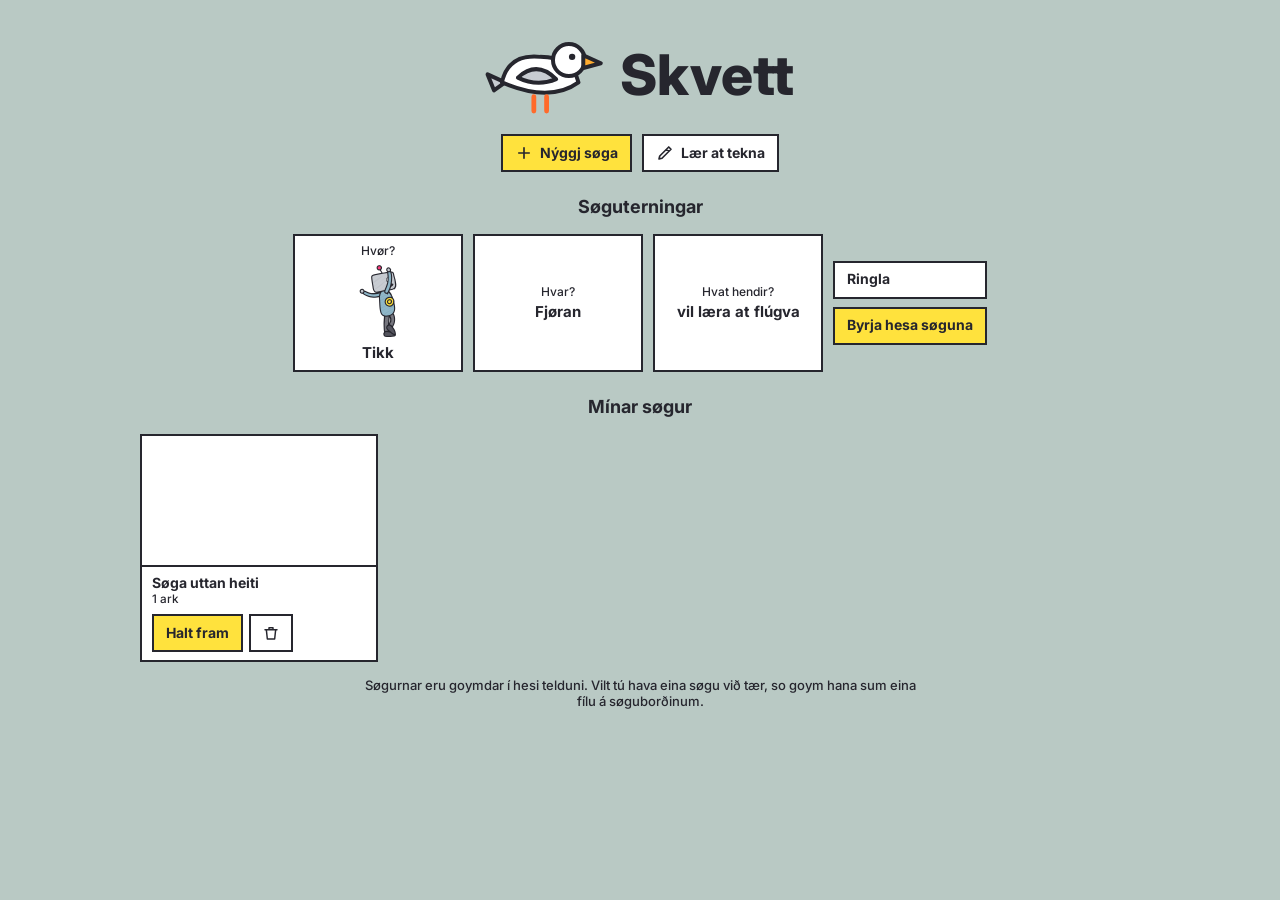
==== skvett/index.html @ 63cd0325 "Skvett: telefon: Vend telefonini, minni uppseting á tvørs, ljóð á iPhone Co-Authored-By: Claude Opus" ====
<!doctype html>
<html lang="fo">
<head>
<meta charset="utf-8">
<meta name="viewport" content="width=device-width,initial-scale=1">
<title>Skvett</title>
<link rel="stylesheet" href="https://fonts.googleapis.com/css2?family=Inter:wght@500;700;800&display=swap">
<style>
:root{--ink:#26262e;--bord:#b9c9c4;--paper:#fff}
*{box-sizing:border-box;margin:0}
html,body{height:100%}
body{background:var(--bord);color:var(--ink);font:500 14px/1.2 Inter,system-ui,sans-serif;display:grid;grid-template:76px minmax(0,1fr) 136px/minmax(0,1fr) 236px;grid-template-areas:"top chest" "stage chest" "bench bench";overflow:hidden;user-select:none;-webkit-user-select:none;touch-action:none}
button{font:inherit;color:inherit;background:none;border:0;padding:0;cursor:pointer}
button:focus-visible,a:focus-visible,input:focus-visible{outline:2px solid #3b4cff;outline-offset:2px}
svg,canvas{display:block}
/* snórurin */
#top{grid-area:top;position:relative;display:flex;align-items:center;gap:4px;padding:0 16px 26px}
#top::after{content:"";position:absolute;left:0;right:0;bottom:12px;border-top:3px solid var(--ink)}
#top .sp{flex:1}
#top button,#top a{height:40px;padding:0 8px;display:flex;align-items:center;gap:7px;color:inherit;text-decoration:none;white-space:nowrap}
#top button:hover,#top a:hover{text-decoration:underline;text-underline-offset:4px}
#top button:disabled{opacity:.35;cursor:default;text-decoration:none}
#top .pg{font-weight:700;min-width:46px;text-align:center}
#vol{width:74px!important}
/* blaðið */
#stagecell{grid-area:stage;container-type:size;display:grid;place-items:start center;padding:0}
#wrap{position:relative;width:min(calc(100cqw - 28px),calc((100cqh - 14px)*16/9));aspect-ratio:16/9;background:var(--paper);box-shadow:0 0 0 2px var(--ink);transform-origin:50% 0}
#wrap.inn{animation:inn .42s cubic-bezier(.3,1.3,.5,1)}
#wrap.ut{animation:ut .36s ease-in forwards}
@keyframes inn{from{transform:translateY(-60px) rotate(-2deg);opacity:0}}
@keyframes ut{to{transform:translateY(105%) rotate(7deg);opacity:0}}
#stage,#live{position:absolute;inset:0;width:100%;height:100%;touch-action:none}
#stage{cursor:none}#live{pointer-events:none}
.peg{position:absolute;top:-28px;width:38px;height:52px;z-index:4;transition:transform .12s;transform-origin:50% 60%}
.peg svg{width:100%;height:100%}
.peg:hover{transform:scale(1.1)}.peg:active{transform:scale(1.1,.86)}
#mini{position:absolute;display:none;background:#fff;border:2px solid var(--ink);transform:translate(-50%,-100%);z-index:3}
#mini button{width:36px;height:34px;display:grid;place-items:center}#mini button:hover{background:#eee}
#knob{position:absolute;display:none;width:30px;height:30px;margin:-15px;border-radius:50%;background:#ffe23d;border:2px solid var(--ink);cursor:grab;touch-action:none;z-index:3;place-items:center}
#stagecell{position:relative}
#corner{position:absolute;left:4px;bottom:0;z-index:5;width:118px;display:flex;flex-direction:column;align-items:center;transition:opacity .15s}
#corner svg{width:104px;height:128px;filter:drop-shadow(2px 3px 0 rgba(38,38,46,.25));transition:transform .15s cubic-bezier(.3,1.6,.5,1);transform-origin:50% 100%}
#corner:hover svg{transform:translateY(-4px) rotate(-3deg)}
#corner span{background:#fff;border:2px solid var(--ink);padding:3px 7px;font-weight:700;font-size:12px;margin-top:-6px;position:relative;white-space:nowrap}
#corner[aria-pressed=true] span{background:#ffe23d}
#corner.pop svg{animation:cpop .5s cubic-bezier(.3,1.6,.5,1)}
@keyframes cpop{0%{transform:scale(.4) rotate(-160deg)}}
[hidden]{display:none!important}
#top .hi{background:#ffe23d;border:2px solid var(--ink);font-weight:700;margin-left:8px;padding:0 12px;height:38px}
#hint{position:absolute;left:50%;top:14px;transform:translateX(-50%);background:#ffe23d;border:2px solid var(--ink);padding:8px 14px;font-weight:700;z-index:5;pointer-events:none}
#btx{position:absolute;transform:translate(-50%,44px);width:290px;border:2px solid var(--ink);padding:7px 9px;font:500 16px Inter,system-ui,sans-serif;z-index:4;resize:none;background:#fffbe0}
#pop{position:absolute;right:8px;top:8px;width:290px;max-height:calc(100% - 16px);background:#fff;border:2px solid var(--ink);z-index:6;display:flex;flex-direction:column}
.ph{display:flex;align-items:center;justify-content:space-between;padding:6px 6px 6px 12px;border-bottom:2px solid var(--ink)}
.pb{padding:10px;overflow:auto;touch-action:pan-y}
.ib{width:34px;height:34px;display:grid;place-items:center}.ib:hover:not(:disabled){background:#eee}.ib:disabled{opacity:.25;cursor:default}
.tb{min-height:38px;padding:0 12px!important;border:2px solid var(--ink)!important;background:#fff!important;display:flex;align-items:center;gap:7px;font-weight:700;white-space:nowrap}
.tb:hover{background:#fff8d6!important}.tb.hi{background:#ffe23d!important}.tb.rec{background:#ff3d7f!important;color:#fff}.tb.wide{width:100%}
.lb{display:flex;flex-wrap:wrap;gap:5px}.lb button{border:2px solid var(--ink);padding:6px 9px;font-size:13px;background:#fff}.lb button:hover{background:#fff8d6}.lb .on{background:#ffe23d;font-weight:700}
.pb h4,.sp2 h4{font-size:13px;margin:12px 0 5px}.sr{display:flex;align-items:center;gap:6px;margin-bottom:6px}.sr .now{flex:1;font-weight:700;overflow:hidden;text-overflow:ellipsis}
.rg{display:grid;grid-template-columns:auto 1fr 44px;gap:8px;align-items:center;margin:12px 0 8px}
/* søgan */
.ov{position:fixed;inset:0;z-index:20;background:var(--bord);display:flex;flex-direction:column}
.ot{display:flex;flex-wrap:wrap;gap:8px;align-items:center;padding:12px 16px;background:#e9e2d2;border-bottom:2px solid var(--ink)}.ot .sp,.cr .sp{flex:1}
.ttl{height:40px;border:2px solid var(--ink);padding:0 12px;font:700 18px Inter,system-ui,sans-serif;width:270px;min-width:0}.ttl.s{width:170px;font-size:15px}
.cards{flex:1;overflow:auto;display:grid;grid-template-columns:repeat(auto-fill,minmax(270px,1fr));gap:16px;padding:18px;align-content:start;touch-action:pan-y}
.card{background:#fff;border:2px solid var(--ink);display:flex;flex-direction:column;gap:7px;padding:8px;position:relative;align-self:start}
.card .im{position:relative;border:2px solid var(--ink)}.card .im canvas{width:100%;height:auto}.card .im:hover{outline:3px solid #ffe23d}.no{position:absolute;left:0;top:0;background:#ffe23d;border-right:2px solid;border-bottom:2px solid;padding:3px 9px}
.cr{display:flex;align-items:center}.se{display:flex;align-items:center;gap:4px}.se input{width:54px;height:32px;border:2px solid var(--ink);padding:0 5px;font:inherit}
.cap{border:2px solid var(--ink);padding:6px 8px;font:500 14px/1.3 Inter,system-ui,sans-serif;resize:vertical;width:100%}
#laera .lm{flex:1;display:flex;min-height:0;gap:14px;padding:14px}
#laera .lf,#laera .lk{flex:0 0 132px;overflow:auto;display:grid;gap:6px;align-content:start;touch-action:pan-y}
#laera .lf button{border:2px solid var(--ink);background:#fff;display:flex;flex-direction:column;align-items:center;font-size:12px;font-weight:700;padding:2px 2px 4px}
#laera .lf button[aria-pressed=true],#laera .ot .tb[aria-pressed=true]{background:#ffe23d!important}
#laera .lf canvas{width:100%;height:auto}
#laera .lp{flex:1;min-width:0;display:grid;place-items:center;container-type:size}
#laera .pp{position:relative;width:min(100cqw,100cqh);aspect-ratio:1;background:#fff;border:2px solid var(--ink);box-shadow:5px 6px 0 rgba(38,38,46,.18)}
#laera .pp canvas{position:absolute;inset:0;width:100%;height:100%}
#laera .pp .gj{background:rgba(236,244,255,.6);touch-action:none;cursor:crosshair}
#laera .pp.eina .fm{visibility:hidden}#laera .pp.eina .gj{background:#fff}
#laera .lk h4{font-size:13px;margin:0}#laera .lk p{font-size:12px;margin:0}
#laera .kl{border:2px solid var(--ink);background:#fff}#laera .kl img{width:100%;display:block}#laera .kl div{display:flex;gap:4px;padding:4px;border-top:2px solid var(--ink)}#laera .kl .tb{min-height:28px;padding:0 6px!important;font-size:12px;flex:1;justify-content:center}
#laera .ot b{font-size:18px;margin-right:8px}#laera .ot .po{font-weight:700;font-size:13px;min-width:44px;text-align:center}
@media(max-width:1500px){#bU .lb,#bN .lb,#bP .lb{display:none}}
#heim{align-items:center;overflow:auto;padding:34px 20px;gap:16px;z-index:25;touch-action:pan-y}#heim .hl{display:flex;align-items:center;gap:16px}#heim .hl svg{width:118px;height:84px;overflow:visible}#heim h1{font-size:56px;font-weight:800;margin:0}#heim h3{margin:8px 0 0;font-size:18px}
#heim .ht{display:flex;gap:10px;align-items:stretch;flex-wrap:wrap;justify-content:center}.tk{width:170px;min-height:120px;border:2px solid var(--ink);background:#fff;padding:8px;display:flex;flex-direction:column;align-items:center;justify-content:center;gap:4px;font-weight:700;font-size:15px;text-align:center}.tk small{font-weight:500;font-size:12px}.tk canvas{width:84px;height:78px}#heim .tn{display:flex;flex-direction:column;gap:8px;justify-content:center}
#heim .hk{display:flex;gap:10px;flex-wrap:wrap;justify-content:center}#heim .hs{display:grid;grid-template-columns:repeat(auto-fill,minmax(230px,1fr));gap:16px;width:min(1000px,100%)}#heim p{font-size:13px;max-width:560px;text-align:center}
.hc{border:2px solid var(--ink);background:#fff;display:flex;flex-direction:column}.hc img{width:100%;aspect-ratio:16/9;display:block;border-bottom:2px solid var(--ink);background:#fff}.hc>b{padding:8px 10px 0}.hc small{padding:0 10px}.hc div{display:flex;gap:6px;padding:8px 10px;align-items:center}
#uppg{position:absolute;top:8px;z-index:9;max-width:340px;background:#ffe23d;border:2px solid var(--ink);padding:10px 14px;font-weight:700;font-size:15px;text-align:left;line-height:1.3;box-shadow:3px 4px 0 rgba(38,38,46,.2)}#fugl span{cursor:help}
#les{z-index:26}.lm2{flex:1;min-height:0;display:flex;flex-direction:column;align-items:center;justify-content:center;gap:10px;padding:14px}.lm2 canvas{max-width:100%;max-height:calc(100% - 60px);width:auto;height:auto;border:2px solid var(--ink);background:#fff}.lm2 p{font-weight:700;font-size:18px;margin:0;text-align:center}.lm2 .ms{color:#c21d2b}.lr{display:flex;gap:10px;justify-content:center;padding:14px;flex-wrap:wrap}
.bg img{width:100%;display:block}
#rpv{position:fixed;inset:0;z-index:40;background:transparent;cursor:pointer;display:flex;align-items:flex-start;justify-content:center}#rpv span{margin-top:88px;background:#ffe23d;border:2px solid var(--ink);padding:8px 16px;font-weight:700}
#zm{position:absolute;right:76px;bottom:10px;z-index:6;display:flex;border:2px solid var(--ink);background:#fff}#zm button{width:38px;height:38px;font-size:22px;font-weight:800}#zm button+button{border-left:2px solid var(--ink)}#zm button:disabled{opacity:.3}
.st img{width:100%;height:100%;object-fit:contain;pointer-events:none}.mf{position:relative;min-width:0}.mf .st{width:100%;display:block}.mf .mx{position:absolute;right:2px;top:2px;min-width:30px;height:30px;padding:0 6px;background:#fff;border:2px solid var(--ink);font-weight:800;font-size:18px;line-height:1;z-index:1}.mf .mx.viss{background:#ff3d7f;color:#fff;font-size:12px}.bg.egin{display:flex;align-items:center;justify-content:center;gap:8px;min-height:46px;font-weight:700}
body.anim #bench>div:not(#anim){display:none}#anim{display:none;grid-column:1/-1;align-self:stretch;gap:14px;padding:10px 0;min-width:0}body.anim #anim{display:flex}body.anim #bR{background:#ffe23d}
#anim .as{display:flex;flex-direction:column;gap:6px;justify-content:center}#anim .ar{flex:1;display:flex;gap:8px;overflow-x:auto;min-width:0;align-items:center;touch-action:pan-x}#anim .ar p{font-weight:700}
.ak{flex:0 0 200px;border:2px solid var(--ink)!important;background:#fff;display:grid;grid-template-columns:56px 1fr;gap:1px 8px;padding:6px;text-align:left;font-size:12px;align-items:center}.ak[aria-pressed=true]{background:#fff8d6}.ak canvas,.ak img{width:56px;height:56px;grid-row:1/3}.ak b{font-size:13px;align-self:end}.ak span{align-self:start;overflow:hidden;text-overflow:ellipsis;white-space:nowrap;min-width:0}.ak .tl{grid-column:1/-1;height:8px;background:#e9e2d2;position:relative;margin-top:4px}.ak .tl i{position:absolute;top:0;bottom:0;background:#ff3d7f}
.sp2.mus label{display:flex;align-items:center;gap:8px;font-size:13px;margin-top:10px}
.sp2.mus{margin:10px 16px 0;background:#fff;max-width:720px}.sp2.mus p{margin:0 0 8px;font-size:13px}.sp2{max-height:270px;overflow:auto;border:2px solid var(--ink);padding:8px;touch-action:pan-y}
.nb{min-height:220px;align-items:center;justify-content:center;font-weight:700;border-style:dashed;background:none}.nb span{font-size:46px;line-height:1}
.ask{position:absolute;inset:0;background:rgba(255,255,255,.95);display:flex;flex-wrap:wrap;align-content:center;justify-content:center;gap:8px;z-index:2}.ask b{width:100%;text-align:center}
#player{background:#14141a;z-index:30;align-items:center;justify-content:center}#player canvas{width:min(100vw,calc((100vh - 64px)*16/9));height:auto;cursor:pointer}
.bar{height:64px;display:flex;align-items:center;gap:10px;color:#fff;width:100%;justify-content:center;position:relative}.bar button{width:50px;height:50px;display:grid;place-items:center}.bar button:hover{background:#333}.bar span{min-width:64px;text-align:center;font-weight:700}.bar i{position:absolute;left:0;top:0;height:4px;background:#ffe23d}
#player.film .bar button:not(:last-of-type){visibility:hidden}
#mag{z-index:25}.sheets{flex:1;overflow:auto;display:flex;flex-wrap:wrap;gap:22px;justify-content:center;padding:22px;touch-action:pan-y}
.a4{width:500px;height:707px;background:#fff;border:2px solid var(--ink);padding:26px;display:flex;flex-direction:column;gap:12px;position:relative}
.a4 .rw{display:flex;gap:12px}.a4 .pn{flex:1;border:3px solid var(--ink);min-width:0;background:#fff}.a4 img{width:100%;display:block}.a4 .ct{border-top:3px solid var(--ink);padding:5px 8px;font-size:12px;line-height:1.3;background:#fff8d6}
.a4 .rw:only-of-type .pn:only-child{flex:1}.a4 .pgn{position:absolute;bottom:6px;left:0;right:0;text-align:center;font-size:10px}
.cover{justify-content:center;background:#ffe23d}.cover h1{font:800 46px/1.05 Inter,system-ui,sans-serif;overflow-wrap:anywhere}.cover .pn{flex:none}.cover p{font-weight:700;font-size:18px}
@media print{@page{size:A4;margin:0}html,body{height:auto;overflow:visible;display:block;background:#fff}body>*:not(#mag){display:none!important}#mag{position:static;display:block!important;background:none}#mag .ot{display:none}.sheets{display:block;padding:0;overflow:visible}.a4{width:210mm;height:296.5mm;border:0;padding:12mm;gap:5mm;break-after:page;-webkit-print-color-adjust:exact;print-color-adjust:exact}.a4 .rw{gap:5mm}.a4 .ct{font-size:12pt}.cover h1{font-size:44pt}.a4 .pgn{font-size:9pt}}
.peg{margin-left:-19px}
#corner{width:124px}#corner canvas{position:absolute;left:0;top:-8px;width:118px;height:128px;pointer-events:none}#corner svg{width:112px;height:120px;position:relative;filter:drop-shadow(2px 3px 0 rgba(38,38,46,.25))}
#corner[aria-pressed=true]{align-items:flex-start;width:136px}#corner[aria-pressed=true] canvas{left:14px}#corner[aria-pressed=true] svg{width:92px;height:100px;margin:24px 0 0 -8px}
#fugl{position:absolute;left:20px;top:-43px;z-index:6;width:64px;display:flex;flex-direction:column;align-items:flex-start}#fugl svg{width:64px;height:45px;overflow:visible}#fugl span{position:absolute;left:70px;top:14px;background:#fff;border:2px solid var(--ink);padding:2px 8px;font-weight:800;font-size:14px}#dritt{position:absolute;z-index:8;width:11px;height:14px;border-radius:50% 50% 50% 50%/40% 40% 60% 60%;border:2px solid var(--ink);pointer-events:none}
#klo{position:absolute;right:8px;bottom:6px;width:58px;height:66px;z-index:6;transform-origin:50% 100%;transition:transform .15s}#klo svg{width:100%;height:100%;overflow:visible;filter:drop-shadow(2px 3px 0 rgba(38,38,46,.25))}#klo:hover{transform:translateY(-4px) rotate(-3deg)}#pn{font-size:12px;line-height:1.1;text-align:center;white-space:nowrap;overflow:hidden;text-overflow:ellipsis}
#klo .rp{visibility:hidden}#klo.koyr .rp{visibility:visible}#klo .kv,#klo .kh{transition:transform .25s;transform-origin:40px 84px}#klo.opin .kv{transform:rotate(26deg)}#klo.opin .kh{transform:rotate(-26deg)}
#spyr{position:absolute;left:50%;top:38%;transform:translate(-50%,-50%);background:#fff;border:3px solid var(--ink);padding:20px 24px;z-index:9;display:flex;flex-wrap:wrap;gap:10px;justify-content:center;width:300px}#spyr b{font-size:20px;width:100%;text-align:center}#spyr p{width:100%;text-align:center;margin-bottom:4px}
#loynd{position:absolute;left:0;top:34%;width:9px;height:104px;z-index:8;transition:width .25s}#loynd i{position:absolute;inset:0;background:linear-gradient(#ff3d7f,#ffab2e,#ffe23d,#4be04b,#35c6ff,#b04bff);opacity:.55;border-radius:0 9px 9px 0;transition:opacity .25s}#loynd:hover,#loynd.opin{width:20px}#loynd:hover i,#loynd.opin i{opacity:1}#loynd::after{content:"";position:absolute;inset:-14px -16px -14px 0}
#loynirum{position:absolute;left:20px;top:8px;bottom:8px;width:214px;background:#1b1040;border:3px solid #ffe23d;z-index:8;overflow:auto;padding:9px;display:grid;gap:9px;align-content:start;touch-action:pan-y;scrollbar-width:thin;scrollbar-color:#b04bff #1b1040}#loynirum canvas{width:100%;height:auto;border:2px solid #fff}#loynirum button:hover canvas{outline:3px solid #ffe23d}
/* skuffurnar */
#chest{grid-area:chest;background:#8a5a3c;border-left:2px solid var(--ink);display:flex;flex-direction:column;gap:7px;padding:9px;min-height:0}
.dr{display:flex;flex-direction:column;min-height:50px;flex:0 0 auto}
.dr.open{flex:1 1 0;min-height:0}
.dr>button{flex:0 0 50px;background:#c9905f;border:2px solid var(--ink);display:flex;align-items:center;gap:12px;padding:0 14px;font-weight:700;font-size:15px;text-align:left;position:relative}
.dr>button::after{content:"";position:absolute;right:16px;width:16px;height:16px;border-radius:50%;background:#f3d08c;border:2px solid var(--ink)}
.dr>button:hover{background:#d49c6b}
.dr.open>button{background:#e0ad7d}
.in{display:none;background:#5d3a26;border:2px solid var(--ink);border-top:0;padding:8px;overflow-y:auto;overflow-x:hidden;min-height:0;flex:1;touch-action:pan-y;scrollbar-color:#c9905f #5d3a26;scrollbar-width:thin}
.dr.open>.in{display:block}
.gr{display:grid;grid-template-columns:1fr 1fr;gap:7px}.gr.s{grid-template-columns:repeat(4,1fr)}
.bg{background:#fff;border:2px solid var(--ink);display:flex;flex-direction:column}
.bg canvas{width:100%;aspect-ratio:16/9}
.bg span{padding:4px 5px;font-size:12px;text-align:left;border-top:2px solid var(--ink)}
.bg[aria-pressed=true]{outline:3px solid #ffe23d}
.map{height:88px;position:relative;border:2px solid var(--ink);display:flex;flex-direction:column;align-items:center;justify-content:flex-end;padding-bottom:5px;font-weight:700;font-size:12px;margin-top:10px}
.map::before{content:"";position:absolute;left:-2px;top:-11px;width:44%;height:11px;background:inherit;border:2px solid var(--ink);border-bottom:0}
.map canvas{width:66px;height:58px;object-fit:contain;background:#fff;border:2px solid var(--ink);margin-bottom:4px}
.map:hover{filter:brightness(1.07)}
.back{width:100%;height:36px;border:2px solid var(--ink)!important;font-weight:700;margin-bottom:8px;display:flex;align-items:center;gap:8px;padding:0 10px}
.st{background:#fff;border:2px solid var(--ink);height:96px;cursor:grab;touch-action:pan-y;padding:4px;min-width:0}
.s .st{height:46px;padding:0}
.st canvas{width:100%;height:100%;object-fit:contain;pointer-events:none}
.st:hover{background:#fff8d6}
.tabs{display:flex;margin-bottom:8px}
.tabs button{flex:1;height:34px;border:2px solid var(--ink);background:#c9905f;font-weight:700;font-size:13px;margin-left:-2px}.tabs button:first-child{margin-left:0}
.tabs button[aria-pressed=true]{background:#ffe23d}
/* bonkurin */
#bench{grid-area:bench;background:#e9e2d2;border-top:2px solid var(--ink);display:grid;grid-template-columns:auto minmax(0,1fr) 206px;gap:16px;padding:0 14px;align-items:end;min-width:0}
#tools{display:flex;align-items:flex-end;height:100%}
#tools button{width:54px;height:126px;display:flex;flex-direction:column;align-items:center;justify-content:flex-end;font-size:11px;padding-bottom:6px;position:relative}
#tools svg{width:44px;height:88px;transform:translateY(14px);transition:transform .14s cubic-bezier(.3,1.6,.5,1);transform-origin:50% 100%}
#tools button:hover svg{transform:translateY(8px)}
#tools button[aria-pressed=true] svg{transform:translateY(-2px) scale(1.08)}
#tools button[aria-pressed=true]{font-weight:700}
#tools span{background:#e9e2d2;position:relative;z-index:1;width:100%;text-align:center;padding-top:4px}
#pots{display:grid;grid-template-columns:repeat(10,minmax(0,42px)) minmax(50px,84px);gap:5px;align-self:center;justify-content:center;min-width:0}
#pots button{aspect-ratio:1;min-width:0}
#pots canvas{width:100%;height:100%;transition:transform .1s}
#pots button:hover canvas{transform:translateY(-2px)}
#pots button[aria-pressed=true] canvas{transform:scale(1.16)}
#skal{grid-column:11;grid-row:1/3;aspect-ratio:auto!important;display:flex;flex-direction:column;align-items:center;justify-content:center;font-size:11px;gap:2px}
#skal canvas{width:74px;height:auto;max-width:100%}
#skal.opin{background:#ffe23d;outline:2px solid var(--ink)}#skal .pip{width:34px;height:28px;display:grid;place-items:center;border:2px solid var(--ink);background:#fff}#skal .pip.on{background:#ffe23d}body.pk #stage{cursor:crosshair}body.pk #cur,body.pk #ring{display:none!important}
#skal .tom{font-size:11px;font-weight:700;line-height:1;padding:3px 5px;border:2px solid var(--ink);background:#fff;white-space:nowrap}#skal .tom:hover{background:#fff8d6}
#set{align-self:center;display:grid;gap:4px}
#pick{display:grid;grid-template-columns:30px 1fr 30px;border:2px solid var(--ink);background:#fff;height:50px}
#pick button{font-weight:800;font-size:18px}#pick button:hover{background:#ffe23d}
#pick canvas{width:100%;height:46px;min-width:0}
#set label{display:grid;grid-template-columns:52px 1fr;align-items:center;gap:8px;font-size:12px}
input[type=range]{-webkit-appearance:none;appearance:none;height:26px;background:none;width:100%;cursor:pointer;min-width:0;margin:0}
input[type=range]::-webkit-slider-runnable-track{height:4px;background:var(--ink)}
input[type=range]::-moz-range-track{height:4px;background:var(--ink)}
input[type=range]::-webkit-slider-thumb{-webkit-appearance:none;width:16px;height:22px;margin-top:-9px;background:#ffe23d;border:2px solid var(--ink)}
input[type=range]::-moz-range-thumb{width:13px;height:19px;border-radius:0;background:#ffe23d;border:2px solid var(--ink)}
/* amboðið í hondini */
#cur{position:fixed;left:0;top:0;pointer-events:none;z-index:8;display:none}
#cur svg{position:absolute;width:52px;height:104px;left:-26px;top:0;transform-origin:50% 0}
#ring{position:fixed;left:0;top:0;pointer-events:none;z-index:7;display:none;border:1.5px solid var(--ink);border-radius:50%;box-shadow:0 0 0 1px #fff}
#ghost{position:fixed;pointer-events:none;z-index:9;display:none;width:150px;height:150px;transform:translate(-50%,-60%);object-fit:contain}
/* ---------- uppsetingin: amboðini vinstrumegin við valda amboðnum niðast; valini og litirnir í einum bjálka undir arkinum ---------- */
body{grid-template:76px minmax(0,1fr) 90px/150px minmax(0,1fr) 48px;grid-template-areas:"top top chest" "left stage chest" "left bench chest"}
body.anim{grid-template-rows:76px minmax(0,1fr) 104px}
#top::after{left:150px}
#left{grid-area:left;background:#e9e2d2;border-right:2px solid var(--ink);border-top:2px solid var(--ink);display:flex;flex-direction:column;gap:6px;padding:6px 6px 4px;min-height:0;overflow:hidden;margin-top:-14px;z-index:2}
#tools{display:grid;grid-template-columns:repeat(3,1fr);grid-template-rows:repeat(4,minmax(0,1fr));height:auto;gap:2px 0;align-items:stretch;flex:1 1 auto;min-height:0;max-height:500px}
#tools button{width:auto;height:auto;min-height:0;padding:3px 0 4px;justify-content:flex-end;font-size:11px;overflow:hidden}
#tools svg{height:calc(100% - 17px);max-height:96px;width:auto;transform:none;flex:none}
#tools span{background:none;padding-top:3px}
#tools button:hover svg{transform:translateY(-3px)}
#tools button[aria-pressed=true]{background:#ffe23d;outline:2px solid var(--ink);outline-offset:-2px}
#tools button[aria-pressed=true] svg{transform:none}
#corner{position:relative;left:auto;bottom:auto;margin:0 auto;flex:none}
/* bjálkin: navn, pílar og sýnismynd, sleðar – og litirnir */
#bench{grid-area:bench;display:flex;align-items:center;gap:20px;padding:0 14px;background:#e9e2d2;border-top:2px solid var(--ink);min-width:0;position:relative;z-index:1}
#set{flex:1 1 0;min-width:0;align-self:center;display:grid;grid-template-columns:minmax(70px,130px) minmax(170px,280px) minmax(140px,240px);grid-template-areas:"pn pick lw" "pn pick lo";gap:6px 18px;align-items:center}
#pn{grid-area:pn;font-size:16px;white-space:normal;text-align:left;line-height:1.15}
#pick{grid-area:pick;grid-template-columns:42px minmax(0,1fr) 42px;height:70px}
#pick canvas{height:66px}
#pick button{font-size:28px}
#lw{grid-area:lw}#lo{grid-area:lo}
#set label{grid-template-columns:54px minmax(0,1fr);gap:8px;font-size:14px;font-weight:700}
#set input[type=range]{height:26px}
#pots{flex:none;grid-template-columns:repeat(10,32px) 60px;gap:4px;align-self:center;justify-content:end}
#skal{grid-column:11;grid-row:1/3;flex-direction:column;gap:3px;padding:0}
#skal canvas{width:56px}
#skal .pip{width:34px;height:24px}
#anim{flex:1}
body.anim #left{opacity:.35;pointer-events:none}
#chest{grid-area:chest;position:relative;flex-direction:column;gap:6px;padding:6px 4px;border-left:2px solid var(--ink)}
.dr,.dr.open{flex:1 1 0;min-height:0;display:block}
.dr>button{width:100%;height:100%;writing-mode:vertical-rl;justify-content:center;padding:0;font-size:14px;gap:0}
.dr>button::after{display:none}
.dr>.in{position:absolute;right:48px;top:0;bottom:0;width:244px;z-index:12;border:2px solid var(--ink);box-shadow:-6px 0 0 rgba(38,38,46,.14)}
@media(max-height:720px){#corner{zoom:.8}}
@media(max-height:600px){#corner{zoom:.62}#tools button{font-size:10px}}
@media(max-width:1250px){#pots{grid-template-columns:repeat(10,27px) 54px;gap:3px}#bench{gap:12px;padding:0 10px}#set{gap:6px 12px}#pn{font-size:14px}#pick{grid-template-columns:36px minmax(0,1fr) 36px}#skal canvas{width:50px}}
@media(max-width:1000px){body{grid-template-columns:132px minmax(0,1fr) 42px}#top::after{left:132px}.dr>.in{right:42px;width:210px}#top .lb{display:none}#top{padding:0 6px 26px;gap:0}#pn{display:none}#set{grid-template-columns:minmax(150px,1fr) minmax(120px,1fr);grid-template-areas:"pick lw" "pick lo"}#pots{grid-template-columns:repeat(10,23px) 48px;gap:2px}}
@media(prefers-reduced-motion:reduce){#wrap{animation:none!important}}
/* rørsluhamurin */
body.anim2{grid-template:76px minmax(0,1fr) 170px/0 minmax(0,1fr) 338px!important;grid-template-areas:"top top top" "left stage x" "bench bench bench"!important}body.anim2 #chest,body.anim2 #left{display:none!important}body.anim2 #bench{grid-area:bench!important}body.anim2 #stagecell{padding-top:6px}
#rpane{position:fixed;right:0;top:76px;bottom:170px;width:336px;z-index:16;background:#fff;border-left:2px solid var(--ink);display:flex;flex-direction:column;overflow:hidden}
#rpane .rh,#rgal .rh{display:flex;align-items:center;justify-content:space-between;padding:10px 12px;border-bottom:2px solid var(--ink);background:#e9e2d2}#rpane .rh b,#rgal .rh b{font-size:16px}
#rpane .rb{display:flex;gap:8px;padding:10px 12px 4px;flex-wrap:wrap}.rhint{padding:4px 12px 8px;font-size:13px}.rempty{padding:12px;font-size:14px}
.rl{list-style:none;margin:0;padding:0 8px 12px;overflow:auto;flex:1;touch-action:pan-y}
.rr{display:grid;grid-template-columns:22px 24px 40px 1fr 22px;align-items:center;gap:6px;padding:5px 6px;border:2px solid var(--ink);margin-top:5px;background:#fff;cursor:pointer;user-select:none;touch-action:none}.rr:hover{background:#fff8d6}.rr.on{background:#ffe23d}.rr.drg{position:relative;z-index:3;box-shadow:3px 4px 0 rgba(38,38,46,.25)}
.rr canvas{width:40px;height:40px;background:#fff;border:1px solid #d8d4cc}.rn{font-weight:800;text-align:center}.rt{display:flex;flex-direction:column;min-width:0}.rt b,.rt small{white-space:nowrap;overflow:hidden;text-overflow:ellipsis}.rt small{font-size:12px}
.rc{width:24px;height:24px;display:inline-grid;place-items:center;color:#fff;border:2px solid var(--ink);flex:none}
.rd{border:2px solid var(--ink);border-top:0;padding:10px;background:#fffbe8;display:flex;flex-direction:column;gap:6px}.rdr{display:flex;gap:6px;align-items:center;flex-wrap:wrap}.rd .tb.wide{justify-content:flex-start}
.rlab{font-size:12px;font-weight:700;margin-top:4px}.rseg{display:grid;gap:4px}.rseg button{display:flex;align-items:center;gap:7px;border:2px solid var(--ink);padding:5px 8px;font-size:13px;background:#fff;text-align:left}.rseg button[aria-pressed=true]{background:#ffe23d;font-weight:700}
.rd .rg{margin:4px 0}
#rgal{position:absolute;inset:8px;z-index:18;background:#fff;border:3px solid var(--ink);display:flex;flex-direction:column}#rgal .gb{overflow:auto;padding:4px 14px 14px;touch-action:pan-y}#rgal h4{display:flex;align-items:center;gap:8px;margin:12px 0 6px;font-size:15px}
.gg{display:grid;grid-template-columns:repeat(auto-fill,minmax(150px,1fr));gap:8px}.gg button{border:2px solid var(--ink);background:#fff;display:flex;flex-direction:column;align-items:center;padding:4px}.gg button:hover{background:#fff8d6}.gg button.on{background:#ffe23d}.gg canvas{width:100%;max-width:168px;height:auto}.gg span{font-weight:700;font-size:13px;padding:2px 0 4px}
body.anim2 #anim{display:flex!important;flex-direction:column;padding:6px 0;gap:0;overflow:hidden;position:relative;grid-column:1/-1}
.tlh{display:flex;height:22px;flex:none}.tlh .tll{width:190px;flex:none;font-weight:800;font-size:13px;padding-left:4px}.tlr{position:relative;border-bottom:2px solid var(--ink)}.tlr i{position:absolute;top:0;font-style:normal;font-size:11px;border-left:1px solid #9a9690;padding-left:3px;height:20px}
.tlb{flex:1;overflow:auto;position:relative;touch-action:pan-y}.tlb p{font-size:13px;padding:8px 4px}
.tlrow{display:flex;height:26px;align-items:center;border-bottom:1px solid #e6e3e3}.tlrow.on{background:#fff8d6}.tlrow .tll{width:190px;flex:none;text-align:left;font-size:12px;white-space:nowrap;overflow:hidden;text-overflow:ellipsis;padding:0 6px 0 4px}
.tlt{position:relative;height:100%}.tlbar{position:absolute;top:3px;height:20px;border:2px solid var(--ink);color:#fff;font-size:11px;font-weight:700;padding:0 6px;white-space:nowrap;overflow:hidden;cursor:grab;touch-action:none;display:flex;align-items:center}.tlbar:active{cursor:grabbing}
.tlhd{position:absolute;right:0;top:0;bottom:0;width:8px;background:rgba(255,255,255,.55);cursor:ew-resize}.tlk{position:absolute;top:2px;color:var(--ink)}.tlph{position:absolute;top:0;bottom:0;width:2px;background:#e5252a;pointer-events:none}
/* telefon */
#vend{display:none}
@media (orientation:portrait) and (max-width:600px){#vend{display:flex;position:fixed;inset:0;z-index:999;background:var(--bord);flex-direction:column;align-items:center;justify-content:center;gap:18px;padding:30px;text-align:center}#vend svg{width:120px;height:120px;animation:vend 2.4s ease-in-out infinite}#vend b{font-size:26px}#vend span{font-size:15px;max-width:260px}}
@keyframes vend{0%,25%{transform:rotate(0)}55%,85%{transform:rotate(-90deg)}100%{transform:rotate(0)}}
@media (max-height:480px){
 body{grid-template-rows:40px minmax(0,1fr) 64px!important;grid-template-columns:96px minmax(0,1fr) 30px!important}
 #top{padding-bottom:6px!important}#top::after{bottom:4px!important}#top button,#top a{height:32px!important;padding:0 5px!important}#top label,#top .pg{display:none!important}
 #tools{gap:0!important}#tools button span{display:none!important}#tools button{padding:1px!important;min-height:0!important}
 #corner{zoom:.45!important}#zm,#fugl,#uppg{display:none!important}#klo{zoom:.6}
 #bench{gap:6px!important;padding-top:2px!important;padding-bottom:2px!important}#set{gap:2px!important}#pick{height:40px!important}#set label{height:18px!important;font-size:11px!important}#pots{gap:2px!important;align-self:center!important}#pots button{max-height:27px}
 #heim{padding:12px!important;gap:10px!important}#heim h1{font-size:34px!important}#heim .hl svg{width:70px!important;height:50px!important}
 body.anim2{grid-template:42px minmax(0,1fr) 110px/0 minmax(0,1fr) 260px!important}#rpane{top:42px!important;bottom:110px!important;width:258px!important}
}
</style>
</head>
<body>
<div id="vend" aria-live="polite"><svg viewBox="0 0 64 64" fill="none" stroke="#26262e" stroke-width="3" stroke-linejoin="round"><rect x="20" y="6" width="24" height="44" rx="4" fill="#fff"/><path d="M29 44h6"/><path d="M50 52a22 22 0 0 1-30 6" stroke="#e5252a"/><path d="M24 54l-4 4 6 2" stroke="#e5252a"/></svg><b>Vend telefonini</b><span>Skvett riggar best, tá ið telefonin liggur á tvørs.</span></div>
<header id="top"></header>
<nav id="left"><div id="tools"></div><button id="corner"></button></nav>
<main id="stagecell"><div id="wrap"><canvas id="stage" width="1280" height="720"></canvas><canvas id="live" width="1600" height="900"></canvas><div id="hint" hidden></div><div id="mini"></div><div id="knob"></div></div></main>
<aside id="chest"></aside>
<footer id="bench"><div id="set"></div><div id="pots"></div></footer>
<div id="ring"></div><div id="cur"></div><canvas id="ghost"></canvas>
<script>
/* Tússar: ger leyst krittstrik og tússulit á canvas úr vanligum SVG-vegum.
   Hvørt strik verður gjørt trý ferð eitt sindur ymiskt, og so verður skift millum tey,
   so tekningin altíð rørir seg. Øki verða fylt við tússuflísum, so tað er lætt at tekna. */
(function () {
  function rnd(seed) { let s = seed >>> 0 || 1; return () => { s = (Math.imul(s, 1664525) + 1013904223) >>> 0; return s / 4294967296; }; }
  function hash(t) { let h = 2166136261; for (let i = 0; i < t.length; i++) { h ^= t.charCodeAt(i); h = Math.imul(h, 16777619); } return h >>> 0; }

  /* ---------- vegir ---------- */
  let meter; const cache = new Map();
  function sample(d) {
    if (cache.has(d)) return cache.get(d);
    /* mátarin stendur uttan fyri síðuna: so skal kagin ikki rokna alla síðuna av nýggjum, hvørja ferð eitt strik verður mátað (tað tók 14 sekund í byrjanini) */
    if (!meter) { const N = 'http://www.w3.org/2000/svg'; meter = document.createElementNS(N, 'path'); meter.setAttribute('d', 'M0 0L10 0'); let ok = false; try { ok = meter.getTotalLength() > 9; } catch (_) { } if (!ok) { const s = document.createElementNS(N, 'svg'); s.setAttribute('style', 'position:absolute;width:0;height:0;visibility:hidden'); document.body.appendChild(s); meter = s.appendChild(document.createElementNS(N, 'path')); } }
    const subs = d.split(/(?=M)/).filter(x => x.trim()).map(sd => {
      meter.setAttribute('d', sd);
      const L = meter.getTotalLength(), n = Math.max(4, Math.round(L / Math.min(13, Math.max(5, L / 14)))), pts = [];
      for (let i = 0; i <= n; i++) { const p = meter.getPointAtLength(L * i / n); pts.push([p.x, p.y]); }
      return { pts, closed: /z\s*$/i.test(sd.trim()), L };
    });
    cache.set(d, subs); return subs;
  }
  function wobbly(d, v, amp) {
    const r = rnd(hash(d) + v * 7919), P = new Path2D();
    sample(d).forEach(s => {
      const a = amp * Math.min(1, .35 + s.L / 260), q = r() * 6, w = .25 + r() * .25;
      let p = s.pts.map((c, i) => [c[0] + (r() - .5) * a * 1.3 + Math.sin(i * w + q) * a * .7, c[1] + (r() - .5) * a * 1.3 + Math.cos(i * w + q) * a * .7]);
      if (s.closed) p = p.concat(p.slice(1, 4).map(c => [c[0] + a * .8, c[1] - a * .8]));
      P.moveTo(p[0][0], p[0][1]);
      for (let i = 1; i < p.length - 1; i++) P.quadraticCurveTo(p[i][0], p[i][1], (p[i][0] + p[i + 1][0]) / 2, (p[i][1] + p[i + 1][1]) / 2);
      P.lineTo(p[p.length - 1][0], p[p.length - 1][1]);
    });
    return P;
  }
  const variants = (d, amp) => [0, 1, 2].map(v => wobbly(d, v, amp));
  function zigzag(d) {
    let a = 1e9, b = 1e9, c = -1e9, e = -1e9;
    sample(d).forEach(s => s.pts.forEach(p => { a = Math.min(a, p[0]); b = Math.min(b, p[1]); c = Math.max(c, p[0]); e = Math.max(e, p[1]); }));
    const r = rnd(hash(d) + 5), m = Math.min(c - a, e - b), sp = Math.max(7, Math.min(24, m / 6)), t = -.5 + (r() - .5) * .5, ca = Math.cos(t), sa = Math.sin(t);
    const cx = (a + c) / 2, cy = (b + e) / 2, R = Math.hypot(c - a, e - b) / 2 + sp, P = new Path2D(); let side = 1, L = 0, o = null;
    for (let y = -R; y <= R; y += sp) {
      const half = Math.sqrt(Math.max(0, R * R - y * y)) + sp, j = (r() - .5) * sp * .5;
      for (const x of [-half * side, half * side]) { const q = [cx + x * ca - (y + j) * sa, cy + x * sa + (y + j) * ca]; if (o) { P.lineTo(q[0], q[1]); L += Math.hypot(q[0] - o[0], q[1] - o[1]); } else P.moveTo(q[0], q[1]); o = q; }
      side = -side;
    }
    return { P, L, w: sp * 1.3, ang: t, sc: Math.max(.45, Math.min(1.5, m / 110)) };
  }

  /* ---------- litir og livandi tússar ---------- */
  const tile = (w, h) => { const c = document.createElement('canvas'); c.width = w; c.height = h; return c; };
  const mix = (hex, k) => { const n = parseInt(hex.slice(1), 16); return `rgb(${[16, 8, 0].map(s => Math.round(((n >> s) & 255) * k + 14 * (1 - k))).join()})`; };
  const hatch = {};
  function hatchTile(hex) {
    if (hatch[hex]) return hatch[hex];
    const S = 128, c = tile(S, S), x = c.getContext('2d'), r = rnd(hash(hex));
    x.fillStyle = mix(hex, .955); x.fillRect(0, 0, S, S); x.strokeStyle = hex;
    for (let i = 0; i < 8; i++) {
      const q = r() * 6, w = 10 + r() * 5, a = 1.5 + r() * 2.2; x.lineWidth = w;
      for (const off of [-S, 0, S]) { x.beginPath(); for (let y = -4; y <= S + 4; y += 4) { const X = i * 16 + 8 + off + Math.sin(y / S * 6.283 + q) * a; y < 0 ? x.moveTo(X, y) : x.lineTo(X, y); } x.stroke(); }
    }
    return hatch[hex] = x.createPattern(c, 'repeat');
  }
  const circ = (x, a, b, r, f, ry) => { x.fillStyle = f; x.beginPath(); x.ellipse(a, b, r, ry == null ? r : Math.max(.3, ry), 0, 0, 7); x.fill(); };
  const curve = (x, pts, col, w) => { x.strokeStyle = col; x.lineWidth = w; x.lineCap = x.lineJoin = 'round'; x.beginPath(); pts.forEach((p, i) => i ? x.lineTo(p[0], p[1]) : x.moveTo(p[0], p[1])); x.stroke(); };
  const wave = (x0, x1, y, a, l, ph) => { const p = []; for (let x = x0; x <= x1; x += 2) p.push([x, y + Math.sin(x / l * 6.283 + ph) * a]); return p; };
  const bg = (x, f) => { x.fillStyle = f; x.fillRect(0, 0, 60, 60); };
  const STAR = new Path2D('M20 4L25 12L34 10L29 18L36 20L29 22L34 30L25 28L20 36L15 28L6 30L11 22L4 20L11 18L6 10L15 12Z'), BOLT = new Path2D('M22 3L8 26L18 26L12 46L32 18L22 18L28 3Z');
  const LIV = {
    regnb: { w: 112, h: 112, dx: 0, dy: 0, f(x) { x.save(); x.translate(56, 56); x.rotate(.7854); ['#e5252a', '#ff8a2b', '#ffe23d', '#4be04b', '#35c6ff', '#3b4cff', '#b04bff', '#ff3d7f'].forEach((f, i) => { x.fillStyle = f; for (const o of [-158.4, -79.2, 0, 79.2]) x.fillRect(-170, o + i * 9.9, 340, 10.4); }); x.restore(); } },
    stjnatt: { w: 80, h: 80, dx: 0, dy: 0, f(x) { x.fillStyle = '#1b1a5a'; x.fillRect(0, 0, 80, 80); [[20, 22, 11, '#ffe23d'], [60, 58, 8, '#fff'], [62, 16, 5, '#9fe8ff'], [16, 64, 6, '#ff9ad0']].forEach(([a, b, r, f]) => { x.fillStyle = f; x.beginPath(); for (let i = 0; i < 10; i++) { const q = i % 2 ? r * .42 : r, t = i * .6283 - 1.57; x[i ? 'lineTo' : 'moveTo'](a + Math.cos(t) * q, b + Math.sin(t) * q); } x.fill(); }); } },
    konfet: { w: 70, h: 70, dx: 0, dy: 0, f(x) { x.fillStyle = '#fff'; x.fillRect(0, 0, 70, 70); [[10, 12, .4], [34, 8, 1.2], [56, 20, 2], [18, 36, 2.6], [44, 40, .9], [62, 52, 1.7], [12, 58, 1.1], [34, 60, .2]].forEach(([a, b, t], i) => { x.save(); x.translate(a, b); x.rotate(t); x.fillStyle = ['#e5252a', '#ffab2e', '#4be04b', '#35c6ff', '#b04bff', '#ff3d7f'][i % 6]; x.fillRect(-7, -3, 14, 6); x.restore(); }); } },
    hjarta: { w: 60, h: 60, dx: 0, dy: 0, f(x) { x.fillStyle = '#ffb0d0'; x.fillRect(0, 0, 60, 60); [[16, 18, 1, '#e5252a'], [46, 46, 1.2, '#ff3d7f']].forEach(([a, b, k, f]) => { x.save(); x.translate(a, b); x.scale(k, k); x.fillStyle = f; x.fill(new Path2D('M0 11Q-14 1 -12 -7Q-9 -13 0 -6Q9 -13 12 -7Q14 1 0 11Z')); x.restore(); }); } },
    skel: { w: 48, h: 24, dx: 0, dy: 0, f(x) { x.fillStyle = '#0f8a9a'; x.fillRect(0, 0, 48, 24); [['#35e0d0', 0, 0], ['#7affc2', 24, 0], ['#b98bff', -12, 12], ['#35a0ff', 12, 12], ['#ff9ad0', 36, 12]].forEach(([f, a, b]) => { x.fillStyle = f; x.strokeStyle = '#fff'; x.lineWidth = 1.4; x.beginPath(); x.arc(a + 12, b, 11.5, 0, 3.15); x.fill(); x.stroke(); }); } },
    kulur: { w: 44, h: 44, dx: 0, dy: 20, f(x) { bg(x, '#ff5fa8'); circ(x, 11, 11, 9, '#ffe23d'); circ(x, 33, 33, 9, '#35c6ff'); curve(x, [[4, 9], [8, 5], [14, 5], [18, 9]], '#fff', 2.5); curve(x, [[26, 31], [30, 27], [36, 27], [40, 31]], '#fff', 2.5); } },
    eygu: { w: 56, h: 48, dx: 4, dy: 3, f(x, t) { bg(x, '#5b2bd0'); [[14, 12, 0], [42, 36, 1.4]].forEach(([a, b, q]) => { const open = ((t + q) % 3) < 2.75; circ(x, a, b, 10, '#fff', open ? 8.5 : .8); if (open) circ(x, a + Math.sin(t * 1.7 + q) * 4, b, 4.4, '#0e0e10'); }); } },
    bylgjur: { w: 40, h: 26, dx: 24, dy: 0, f(x) { bg(x, '#1450c8'); curve(x, wave(-4, 44, 10, 4, 20, 0), '#7fe3ff', 5); curve(x, wave(-4, 44, 21, 2.5, 20, 1), '#fff', 2); } },
    troyggja: { w: 40, h: 40, dx: 7, dy: 0, f(x) { bg(x, '#7a2230'); x.fillStyle = '#f4f4ef'; x.fill(STAR); x.fillStyle = '#ffab2e';[[0, 0], [34, 0], [0, 34], [34, 34]].forEach(q => x.fillRect(q[0], q[1], 6, 6)); } },
    ormar: { w: 60, h: 36, dx: 18, dy: 0, f(x, t) { bg(x, '#12683a'); curve(x, wave(4, 34, 10, 4 * Math.sin(t * 8) + 1, 18, 0), '#c8ff4a', 6); curve(x, wave(26, 55, 27, 4 * Math.sin(t * 7 + 2) + 1, 18, 1), '#ff9ad0', 6); } },
    lop: { w: 40, h: 48, dx: 0, dy: -27, f(x, t) { bg(x, '#2a2a34'); x.fillStyle = ['#ffe23d', '#fff', '#ff6a2b'][Math.floor(t * 6) % 3]; x.fill(BOLT); } },
  };
  let liv = { t: 1.1 };
  function livPat(n) {
    if (liv[n]) return liv[n];
    const D = LIV[n], K = 2, c = D.c || (D.c = tile(D.w * K, D.h * K)), x = c.getContext('2d'), t = liv.t;
    x.setTransform(K, 0, 0, K, 0, 0); D.f(x, t);
    const p = x.createPattern(c, 'repeat'); p.setTransform(new DOMMatrix([1 / K, 0, 0, 1 / K, (D.dx * t) % D.w, (D.dy * t) % D.h]));
    return liv[n] = p;
  }
  function fillStyle(p, z) {
    if (p[0] !== '#') return livPat(p);
    const h = hatchTile(p), a = z.ang + 1.57, c = Math.cos(a) * z.sc, s = Math.sin(a) * z.sc; h.setTransform(new DOMMatrix([c, s, -s, c, 0, 0])); return h;
  }
  const penStyle = p => p[0] === '#' ? p : livPat(p);

  /* ---------- tekning → træ ---------- */
  const O = o => o ? o.split(' ').map(parseFloat) : [0, 0];
  function compile(list, opt) {
    let n = 0; const regions = {};
    const tree = (function walk(ls, item) {
      return ls.map(nd => {
        const x = { t: nd.t };
        if (nd.t === 'r') { x.key = nd.id || String(n++); x.d = nd.d; x.p = new Path2D(nd.d); x.v = nd.noline ? null : variants(nd.d, opt.amp); x.item = item; regions[x.key] = x; }
        else if (nd.t === 'l') x.v = variants(nd.d, opt.amp);
        else if (nd.t === 'e') { x.x = nd.x; x.y = nd.y; x.s = nd.s; }
        else {
          const cl = (nd.k || '').split(' '); x.hid = cl.includes('hid'); x.an = cl.filter(c => c && c !== 'hid'); x.o = O(nd.o);
          if (nd.t === 'item') { x.id = item = nd.id; x.tr = nd.tr ? nd.tr.match(/-?\d+/g).map(Number) : null; x.ph = (hash(nd.id) % 100) / 25; }
          x.c = walk(nd.c, nd.t === 'item' ? nd.id : item);
        }
        return x;
      });
    })(list, '*');
    return { tree, regions, lw: opt.lw };
  }
  function bbox(list) {
    let a = 1e9, b = 1e9, c = -1e9, e = -1e9; const pt = (x, y) => { a = Math.min(a, x); b = Math.min(b, y); c = Math.max(c, x); e = Math.max(e, y); };
    (function w(ls) { ls.forEach(n => { if (n.d) sample(n.d).forEach(q => q.pts.forEach(p => pt(p[0], p[1]))); else if (n.c && !/\bhid\b/.test(n.k || '')) w(n.c); }); })(list);
    return [a, b, c, e];
  }
  window.T = { compile, variants, zigzag, fillStyle, penStyle, bbox };
})();
</script>
<script>
/* Tekningarnar: figurar og pláss. Alt er uppfunnið her – einki er tikið úr øðrum tekningum.
   r = øki at lita · l = strik · e = eyga · g = partur við rørslu · item = tað, sum vaknar */
const r = (d, o) => Object.assign({ t: 'r', d }, o), l = (d, w, c) => ({ t: 'l', d, w, c }), e = (x, y, s) => ({ t: 'e', x, y, s: s || 5 });
const g = (k, c, o) => ({ t: 'g', k, c, o }), item = (id, k, c, o, x) => Object.assign({ t: 'item', id, k, c, o }, x);
const C = (x, y, a, b) => { b = b || a; return `M${x - a} ${y}A${a} ${b} 0 1 1 ${x + a} ${y}A${a} ${b} 0 1 1 ${x - a} ${y}Z`; };
const R = (x, y, w, h) => `M${x} ${y}L${x + w} ${y}L${x + w} ${y + h}L${x} ${y + h}Z`;
const P = (...a) => 'M' + a.map(q => q.join(' ')).join('L') + 'Z';

/* ---------- FIGURAR (føturnir í 0,0) ---------- */
const leg = (x, k, d, shoe) => g(k, [r(d), r(shoe)], `${x}px -62px`);
const legs = () => [
  leg(-13, 'a-legL', 'M-24 -66L-2 -66L-4 -10L-22 -10Z', 'M-24 -12L-3 -12L-3 1L-38 1Q-38 -9 -24 -12Z'),
  leg(13, 'a-legR', 'M2 -66L24 -66L22 -10L4 -10Z', 'M3 -12L24 -12Q38 -9 38 1L3 1Z')];
const armL = (hand) => g('a-armL', [r('M-30 -118Q-58 -106 -62 -74L-50 -70Q-44 -92 -28 -98Z'), r(C(-57, -66, 8)), ...(hand || [])], '-28px -110px');
const armR = (hand) => g('a-armR', [r('M30 -118Q58 -106 62 -74L50 -70Q44 -92 28 -98Z'), r(C(57, -66, 8)), ...(hand || [])], '28px -110px');

const FIG = {};

/* ---------- PLÁSS (1280 × 720) ---------- */
const HUS = [
  item('himmal', '', [r(R(-10, -10, 1300, 740), { noline: 1 })]),
  item('mani', 'a-nod', [r('M1010 60Q1100 50 1120 130Q1120 216 1034 220Q950 214 944 140Q950 70 1010 60Z'), e(1006, 124, 13), e(1060, 118, 9), l('M990 176Q1030 200 1076 168'),
    r('M1030 134Q1052 146 1026 156Q1012 150 1030 134Z'), g('hid a-drip', [r('M1030 158Q1044 184 1030 192Q1016 184 1030 158Z')], '1030px 158px')], '1030px 220px'),
  item('fjall', '', [r('M-10 470L120 250L190 310L330 130L470 330L540 270L700 470Z'), l('M300 172L330 196L352 160M100 286L124 300L146 272')]),
  item('fjall2', 'a-breathe', [r('M560 470L760 220Q800 180 842 224L980 360L1060 300L1290 470Z'), g('hid', [e(776, 262, 11), e(826, 264, 11), l('M766 306Q806 336 846 300')], '800px 280px')], '800px 470px'),
  item('sky1', 'a-drift', [r('M150 110Q156 70 200 84Q226 46 268 78Q320 70 316 112Q330 146 280 142Q230 160 200 142Q140 150 150 110Z'), g('hid', [r('M204 146Q250 128 286 150Q250 176 204 146Z'), r('M206 146L184 130L186 164Z'), e(272, 147, 4)], '240px 148px')], '230px 110px'),
  item('fiskur', 'a-swim', [r('M560 120Q620 74 690 116Q620 168 560 120Z'), r('M562 120L526 92L532 148Z'), e(664, 112, 6), l('M636 98Q626 118 636 138'), l('M620 96L620 56'), r('M570 58Q620 8 672 58Q658 48 646 58Q634 48 620 58Q606 48 594 58Q582 48 570 58Z')], '620px 110px'),
  /* vinstra húsið: prátar */
  item('hus1', 'a-talk', [r(P([60, 340], [270, 330], [262, 580], [70, 584])), r(P([30, 350], [160, 226], [300, 340])),
    r(R(94, 376, 44, 52)), r(R(190, 372, 46, 52)), l('M116 376L116 428M94 402L138 402M213 372L213 424M190 398L236 398'),
    g('a-mouth', [r('M118 488Q166 464 216 488L214 582L116 582Z')], '166px 582px'), g('hid', [e(116, 400, 13), e(213, 396, 13)], '164px 398px')], '166px 584px'),
  /* húsið */
  item('hus8', 'a-hus', [r(R(400, 330, 340, 256)), r('M376 336L440 214Q470 222 500 208Q540 222 580 206Q620 220 660 208Q690 218 704 212L764 336Z'),
    l('M420 300L426 284L432 300M470 270L476 252L482 270M530 310L536 292L542 310M600 266L606 248L612 266M660 306L666 288L672 306M700 276L706 260L712 276'),
    r(R(436, 372, 66, 70)), l('M469 372L469 442M436 407L502 407'), r(R(640, 372, 66, 70)), l('M673 372L673 442M640 407L706 407'),
    r(R(436, 480, 66, 62)), l('M469 480L469 542'), r(C(673, 512, 33, 31)), l('M673 481L673 543M640 512L706 512')], '570px 586px'),
  item('rok', '', [r(R(640, 156, 40, 62)), g('hid a-smoke', [r('M660 150Q640 138 654 126Q644 104 668 106Q682 88 692 110Q714 108 702 130Q712 148 684 148Z')], '670px 150px'), g('hid a-smoke2', [r('M690 84Q674 72 688 60Q702 48 714 62Q734 66 722 82Q712 96 690 84Z')], '704px 84px')]),
  item('hurd', '', [r(R(530, 440, 80, 146)), g('hid a-peek', [r('M534 582Q530 470 570 462Q610 470 606 582Z'), e(556, 500, 12), e(586, 506, 8), l('M548 540Q572 560 594 536M556 548L556 556M570 552L570 562M584 547L584 556')], '570px 586px'),
    g('a-door', [r(R(530, 440, 80, 146)), l(C(596, 518, 5)), l('M556 466Q570 456 584 466Q588 478 570 484Q552 492 554 508Q570 520 586 508Q588 492 570 484Q552 478 556 466')], '532px 513px')]),
  item('seydur', 'a-hop', [r('M470 196Q462 176 484 172Q490 154 512 162Q530 148 546 164Q568 162 564 184Q574 202 550 206Q520 218 490 208Q470 212 470 196Z'), r('M462 178Q448 168 454 154Q470 146 482 160Q484 182 462 178Z'), e(464, 162, 4), e(474, 160, 4), l('M490 208L488 226M510 212L510 226M530 212L532 226M548 206L552 224'), g('hid', [r('M452 158Q448 136 470 138Q486 138 484 158L478 158Q478 144 468 144Q456 144 458 158Z'), r(C(482, 164, 7, 8))], '468px 150px')], '515px 226px'),
  item('gota', '', [r('M-10 580Q300 600 640 588Q980 606 1290 584L1290 730L-10 730Z'), l('M80 660L170 658M300 664L390 662M520 668L610 666M740 666L830 664M960 662L1050 660M1160 656L1240 654')]),
  /* høgra húsið: stendur á hønubeinum */
  item('hus3', 'a-strut', [g('a-legL', [l('M930 536L914 586L930 630L908 642M930 630L932 646M930 630L952 642')], '930px 540px'), g('a-legR', [l('M1060 536L1078 586L1062 630L1042 642M1062 630L1062 646M1062 630L1084 642')], '1060px 540px'),
    r(P([880, 360], [1110, 340], [1100, 546], [894, 540])), r(P([850, 370], [980, 230], [1140, 344])), r(C(944, 420, 30)), r(C(1048, 412, 30)), l('M944 390L944 450M914 420L974 420M1048 382L1048 442M1018 412L1078 412'), r(R(966, 462, 60, 80)), g('hid', [r('M976 356Q990 330 1004 356Z'), l('M940 480Q996 500 1050 476')], '990px 356px')], '996px 600px', { tr: 'translate(0 -34)' }),
  item('snor', 'a-wind', [l('M764 350Q820 384 862 350'), r('M784 364L776 388L788 392L788 420L824 420L824 392L838 386L828 364Q806 372 784 364Z'), r('M838 358L856 352L860 396L852 412L846 396Z')], '812px 356px'),
  item('lampa', 'a-bend', [r('M352 620L346 360Q346 330 320 330L320 342Q336 344 336 362L340 620Z'), r('M296 342L344 342L336 372L304 372Z'), g('hid a-glow', [l('M320 384L320 420M300 382L284 412M340 382L356 412')], '320px 376px')], '346px 620px'),
  item('tunna', 'a-hopp', [r('M780 520L850 520L842 612L788 612Z'), l('M800 530L804 604M830 530L826 604'), g('hid', [e(804, 512, 8), e(828, 510, 8)], '815px 520px'), g('a-lid', [r('M772 508Q814 488 858 508L858 522L772 522Z'), l('M806 498Q814 486 824 498')], '858px 522px')], '815px 612px'),
  item('bilur', 'a-drive', [r('M930 640Q934 606 980 604L1000 570L1090 570L1116 606Q1166 608 1168 642Z'), r(P([1008, 578], [1042, 578], [1042, 604], [992, 604])), r(P([1050, 578], [1086, 578], [1104, 604], [1050, 604])), r(C(972, 644, 22)), r(C(1122, 644, 22)), l(C(972, 644, 7) + C(1122, 644, 7)), r('M1010 570L1012 540Q1040 524 1070 540L1076 570Z'), l('M1024 560L1032 548M1046 560L1052 546'), e(1152, 622, 5)], '1048px 660px', { tr: 'translate(70 42)' }),
  item('postkassi', 'a-nod', [l('M214 640L214 700'), r('M180 600Q182 574 214 574Q246 574 248 600L248 644L180 644Z'), l('M196 612L232 612'), g('hid', [r('M198 612L230 612L232 660Q214 672 196 660Z'), e(200, 594, 5), e(228, 594, 5)], '214px 612px')], '214px 700px'),
];

const SKULI = [
  item('veggur', '', [r(R(-10, -10, 1300, 560), { noline: 1 })]),
  item('golv', '', [r('M-10 548L1290 548L1290 730L-10 730Z'), l('M120 548L60 720M320 548L280 720M520 548L510 720M760 548L770 720M960 548L1000 720M1160 548L1220 720')]),
  item('gluggi', '', [r(R(70, 90, 280, 250)), r('M84 250Q120 226 156 250Q190 272 226 250Q262 228 298 250Q320 262 336 250L336 326L84 326Z'), r(R(84, 104, 252, 120), { noline: 1 }),
    g('hid a-swim', [r('M120 300Q110 190 200 180Q300 180 306 300L306 326L120 326Z'), e(186, 236, 12), e(240, 236, 9), l('M150 276Q210 310 276 272'), l('M214 180L214 152M214 152Q196 150 194 164M214 152Q232 150 234 164')], '212px 326px'),
    l('M210 90L210 340M70 216L350 216')]),
  item('talva', 'a-breathe', [r(R(430, 70, 460, 250)), r(R(444, 84, 432, 222)), l('M480 150L520 150M500 130L500 170M540 130L560 130L560 150L540 150L540 170L560 170M584 142L616 142M584 158L616 158'),
    g('hid a-hop', [r('M640 180Q650 110 700 120Q760 110 760 170Q770 230 700 240Q636 236 640 180Z'), e(684, 164, 10), e(724, 166, 10), l('M672 200Q700 222 736 198'), l('M660 226L640 270M740 228L764 268M640 170L604 150M762 170L800 146')], '700px 240px'),
    l('M480 230Q500 200 520 230Q540 260 560 230M480 272L590 272')], '660px 195px'),
  item('klokka', '', [r(C(980, 130, 56)), r(C(980, 130, 44)), g('a-fast', [l('M980 130L980 98')], '980px 130px'), g('a-spin', [l('M980 130L1006 142')], '980px 130px'), l('M980 92L980 98M980 162L980 168M942 130L948 130M1012 130L1018 130'), g('hid a-hopp', [l('M950 178L940 210L928 212M1010 178L1020 210L1034 212')], '980px 178px')], '980px 130px'),
  item('lampa', 'a-swing', [l('M640 -10L640 20'), r('M590 46Q594 16 640 16Q686 16 690 46Z'), r(C(640, 50, 14, 12))], '640px -10px'),
  item('hilla', 'a-strut', [g('a-legL', [l('M1096 520L1090 560L1072 566')], '1096px 520px'), g('a-legR', [l('M1230 520L1236 560L1256 566')], '1230px 520px'), r(R(1070, 220, 190, 304)), r(R(1082, 232, 166, 84)), r(R(1082, 328, 166, 84)), r(R(1082, 424, 166, 88)),
    r(R(1090, 250, 22, 66)), r(R(1112, 242, 18, 74)), r(P([1136, 316], [1150, 248], [1170, 252], [1156, 316])), r(R(1180, 258, 26, 58)), r(R(1208, 246, 18, 70)),
    r(R(1094, 346, 24, 66)), r(R(1118, 340, 18, 72)), g('a-nod', [r('M1160 412L1166 372Q1190 352 1216 372L1222 412Z'), e(1182, 384, 5), e(1200, 384, 5)], '1190px 412px'),
    r(C(1124, 474, 28, 30)), g('a-fast', [r('M1104 470Q1118 452 1130 462Q1146 468 1134 482Q1114 494 1104 470Z')], '1124px 474px'), l('M1124 504L1124 512M1106 512L1142 512'), r(R(1180, 444, 20, 68)), r(R(1202, 436, 22, 76))], '1165px 560px'),
  item('planta', 'a-sway', [r('M372 560L424 560L416 618L380 618Z'), l('M398 560Q392 500 398 440'), r('M396 530Q340 520 336 480Q384 480 398 520Z'), r('M398 510Q452 500 458 458Q410 462 398 496Z'),
    g('a-chompT', [r('M348 420Q350 360 400 358Q452 360 450 420L436 408L424 420L412 408L400 420L386 408L374 420L362 408Z'), e(384, 384, 7), e(416, 384, 7)], '400px 430px'), g('a-chompB', [r('M350 426L362 438L374 426L386 438L400 426L412 438L424 426L436 438L448 426Q440 462 398 462Q358 460 350 426Z')], '400px 426px')], '398px 618px'),
  item('bord', 'a-hopp', [r(P([520, 440], [860, 440], [880, 466], [504, 466])), r(R(524, 466, 120, 130)), r(R(738, 466, 120, 130)), l('M534 500L634 500M534 540L634 540M748 500L848 500M748 540L848 540'), l(C(584, 484, 4) + C(584, 520, 4) + C(798, 484, 4) + C(798, 520, 4)), g('hid', [e(584, 500, 14), e(798, 500, 14), l('M644 560Q690 600 738 560')], '690px 500px')], '690px 596px'),
  item('koppur', 'a-shake', [r('M560 396L612 396L606 440L566 440Z'), l('M612 404Q634 404 628 420Q622 430 609 428'), g('hid steam', [l('M572 388Q562 372 574 360Q584 346 574 332'), l('M588 388Q578 368 590 354Q600 336 590 318'), l('M602 388Q594 374 604 364')], '586px 388px')], '586px 440px'),
  item('klump', 'a-hop', [r(C(780, 396, 40, 42)), l('M752 372Q780 388 810 372M742 400L818 400M758 424Q780 414 806 424M780 354L780 438'), l('M780 438L780 440'), g('hid', [r(P([748, 356], [812, 356], [800, 330], [760, 330])), e(766, 392, 8), e(796, 392, 6)], '780px 356px')], '780px 440px'),
  item('stolur1', 'a-dance', [r(P([120, 500], [200, 500], [194, 570], [126, 570])), r(P([116, 570], [204, 570], [220, 590], [104, 590])), l('M112 590L104 680M210 590L220 680M132 590L130 640M190 590L194 640')], '160px 680px'),
  item('stolur2', 'a-dance2', [r(P([930, 520], [1010, 520], [1004, 586], [936, 586])), r(P([926, 586], [1014, 586], [1030, 606], [914, 606])), l('M922 606L914 696M1020 606L1030 696M942 606L940 656M1000 606L1004 656')], '970px 696px'),
  item('taska', 'a-hopp', [r('M1096 690Q1084 600 1140 598Q1196 600 1184 690Z'), r('M1106 686Q1104 644 1140 642Q1176 644 1174 686Z'), l('M1122 598Q1124 574 1140 574Q1156 574 1158 598'), g('a-mouth', [l('M1112 634L1122 626L1130 634L1140 626L1150 634L1158 626L1168 634')], '1140px 634px'), g('hid', [e(1126, 614, 7), e(1154, 614, 7)], '1140px 614px')], '1140px 690px'),
];

const MARRA = [
  item('himmal', '', [r(R(-10, -10, 1300, 740), { noline: 1 })]),
  item('ring1', 'a-spin', [r(C(640, 250, 210)), r('M640 250Q640 60 780 100Q860 160 800 290Q740 400 610 380Q480 340 520 210Q570 120 660 160Q740 210 700 290Q650 340 590 300Q560 250 610 220Q650 214 654 250Z')], '640px 250px'),
  item('hus', 'a-upside', [r(P([980, 20], [1150, 20], [1142, 150], [988, 150])), r(P([956, 146], [1172, 146], [1066, 250])), r(R(1010, 46, 36, 40)), r(R(1086, 46, 36, 40)), r(R(1044, 20, 42, 14)), g('hid', [e(1028, 66, 11), e(1104, 66, 11)], '1066px 66px')], '1066px 130px'),
  item('bokk1', 'a-nod', [r('M-10 560Q40 420 160 430Q280 440 300 570Q360 520 440 566Q520 610 640 590Q760 560 840 606Q940 640 1040 566Q1130 500 1290 560L1290 730L-10 730Z')], '640px 730px'),
  item('trappa', '', [r('M60 470L60 420L110 420L110 370L160 370L160 320L210 320L210 270L260 270L260 220L310 220L310 250L290 250L290 300L240 300L240 350L190 350L190 400L140 400L140 450L90 450L90 470Z'), g('hid a-hop', [r('M256 218Q246 170 284 164Q324 168 314 218Z'), e(274, 190, 7), e(298, 190, 7), l('M264 218L258 234M304 218L310 234')], '284px 220px')]),
  item('kula1', 'a-spin', [r(C(150, 130, 92)), r('M150 130Q110 60 150 38Q210 46 236 100Q190 130 150 130Z'), r('M150 130Q220 130 238 160Q210 220 150 222Q180 170 150 130Z'), r('M150 130Q120 200 90 200Q50 160 62 108Q110 100 150 130Z')], '150px 130px'),
  item('kula2', 'a-hop', [r(C(1140, 470, 74)), r(C(1114, 456, 20)), r(C(1168, 452, 16)), e(1114, 456, 12), e(1168, 452, 9), l('M1098 498L1110 508L1122 496L1134 508L1146 496L1158 508L1172 496'), l('M1080 520L1050 560M1200 520L1226 560')], '1140px 544px'),
  item('seng', 'a-swim', [r('M380 470L640 440L648 500L388 530Z'), r('M380 470Q370 400 388 396Q404 400 408 466Z'), r('M410 466Q420 430 470 436Q494 446 486 458Z'), r('M470 462Q540 400 650 440L650 520L478 536Q462 500 470 462Z'), l('M520 440L536 520M580 430L594 512'), g('a-legL', [l('M400 530L390 572')], '400px 530px'), g('a-legR', [l('M630 504L640 552')], '630px 504px'), g('hid', [r('M400 420Q360 380 330 400Q356 408 372 430Q352 436 350 450Q386 456 400 420Z'), r('M640 410Q690 370 712 396Q686 400 676 420Q692 430 690 446Q656 440 640 410Z')], '520px 420px')], '514px 490px'),
  item('gaffil', 'a-dance', [r('M760 640L774 470Q744 450 748 380L758 380L760 430L770 430L772 376L782 376L784 430L794 430L798 380L808 380Q812 450 786 470L790 640Z'), e(772, 450, 6), e(790, 450, 6), l('M768 520Q740 520 730 490M788 520Q816 520 828 488')], '776px 640px'),
  item('troll', 'a-breathe', [r('M900 690Q880 520 930 470Q920 430 944 420Q956 444 968 446Q1000 440 1010 448Q1020 420 1040 424Q1056 440 1034 474Q1070 540 1050 690Z'), r(C(960, 510, 24, 28)), r(C(1010, 506, 18, 22)), e(960, 512, 13), e(1010, 508, 9), g('a-mouth', [r('M926 576Q980 548 1034 576Q1030 640 980 644Q934 640 926 576Z'), l('M940 570L948 590L958 566M1000 566L1010 590L1020 572M950 632L958 618L968 638M1000 638L1008 620L1016 632')], '980px 600px')], '978px 690px'),
  item('eyga', 'a-drift', [r('M430 110Q500 50 570 110Q500 170 430 110Z'), r(C(500, 110, 32)), e(500, 110, 17), r('M470 160L448 190L478 180Z'), l('M440 92L420 76M468 74L458 52M500 66L500 44M534 74L546 52M560 92L580 78')], '500px 110px'),
  item('hondin', 'a-wave', [r('M250 720L258 600Q220 590 216 560Q236 552 262 570L256 500Q270 486 280 502L288 560L294 484Q310 474 318 490L316 560L334 498Q350 492 356 508L342 570L366 532Q382 532 382 546Q364 600 336 620L338 720Z'), l('M270 600Q300 620 330 600'), g('hid', [e(290, 590, 8), e(318, 592, 8)], '304px 590px')], '294px 720px'),
];

const STOVA = [
  item('veggur', '', [r(R(-10, -10, 1300, 540), { noline: 1 })]),
  item('golv', '', [r('M-10 520L1290 520L1290 730L-10 730Z'), l('M-10 540L1290 540')]),
  item('mynd', 'a-swing', [l('M640 70L590 120M640 70L690 120'), r(R(560, 120, 160, 120)), r(R(576, 136, 128, 88)), l('M584 214L616 170L640 200L664 160L698 214'), r(C(676, 158, 10))], '640px 70px'),
  item('gluggi', '', [r(R(120, 110, 250, 240)), r(R(134, 124, 222, 212)), r('M134 290L190 230L236 270L290 210L356 290L356 336L134 336Z'), l('M245 124L245 336M134 220L356 220')]),
  item('dyr', '', [r(R(960, 150, 170, 372)), g('hid a-peek', [r('M972 520Q964 300 1046 290Q1126 300 1118 520Z'), e(1020, 350, 14), e(1072, 354, 9), l('M1004 410Q1046 444 1088 408')], '1046px 522px'), g('a-door', [r(R(960, 150, 170, 372)), r(R(984, 180, 122, 130)), r(R(984, 340, 122, 150)), l(C(1112, 340, 7))], '962px 336px')]),
];
const SKUVOY = [
  item('himmal', '', [r(R(-10, -10, 1300, 740), { noline: 1 })]),
  item('sol', 'a-nod', [r(C(220, 150, 62)), l('M220 70L220 46M150 110L128 96M290 110L312 96M140 160L114 164M300 160L326 164'), g('hid', [e(200, 142, 9), e(242, 142, 9), l('M194 172Q220 192 246 172')], '220px 160px')], '220px 212px'),
  item('oyggj', 'a-breathe', [r('M360 470L420 250Q520 190 640 210Q760 120 900 170Q1010 190 1060 300L1110 470Z'), r('M420 250Q520 190 640 210Q760 120 900 170Q1010 190 1060 300Q920 270 800 300Q600 250 420 250Z'), l('M470 300L450 440M560 300L552 440M660 310L664 440M780 330L790 440M900 310L924 440M1000 300L1040 440'), g('hid', [e(640, 350, 15), e(760, 352, 11), l('M610 410Q700 450 800 405')], '700px 380px')], '735px 470px'),
  item('havid', '', [r('M-10 462Q80 446 160 462T330 462T500 462T670 462T840 462T1010 462T1180 462T1300 458L1300 730L-10 730Z'), l('M90 540Q130 524 170 540T250 540M520 590Q560 574 600 590T680 590M880 530Q920 514 960 530T1040 530M240 660Q280 644 320 660T400 660M760 670Q800 654 840 670T920 670')]),
  item('batur', 'a-swim', [r('M900 600L1120 600Q1100 660 1060 662L960 662Q916 656 900 600Z'), r('M1000 600L1000 480L1080 580L1000 586Z'), l('M996 600L996 466')], '1010px 662px'),
];
const pick = (a, ...ids) => ids.map(i => a.find(x => x.id === i));
const BLAD = [item('himmal', '', [r(R(-10, -10, 1300, 740), { noline: 1 })])];
/* fleiri pláss */
const HIM = () => item('himmal', '', [r(R(-10, -10, 1300, 740), { noline: 1 })]);
const SOL = (x, y) => item('sol', 'a-nod', [r(C(x, y, 66)), e(x - 22, y - 10, 8), e(x + 22, y - 10, 8), l(`M${x - 28} ${y + 18}Q${x} ${y + 44} ${x + 28} ${y + 18}`)], `${x}px ${y}px`);
const SKY = (id, x, y) => item(id, 'a-drift', [r(`M${x} ${y}Q${x + 6} ${y - 40} ${x + 50} ${y - 26}Q${x + 76} ${y - 64} ${x + 118} ${y - 32}Q${x + 170} ${y - 40} ${x + 166} ${y + 2}Q${x + 180} ${y + 36} ${x + 130} ${y + 32}Q${x + 80} ${y + 50} ${x + 50} ${y + 32}Q${x - 10} ${y + 40} ${x} ${y}Z`)], `${x + 80}px ${y}px`);
const TRE = (id, x, y, s) => item(id, 'a-nod', [r(R(x - 14 * s, y - 120 * s, 28 * s, 120 * s)), r(`M${x} ${y - 330 * s}L${x + 90 * s} ${y - 190 * s}L${x + 50 * s} ${y - 190 * s}L${x + 110 * s} ${y - 100 * s}L${x - 110 * s} ${y - 100 * s}L${x - 50 * s} ${y - 190 * s}L${x - 90 * s} ${y - 190 * s}Z`)], `${x}px ${y}px`);
const STJ = (id, x, y, s) => { let d = ''; for (let i = 0; i < 10; i++) { const a = i / 10 * 6.2832 - 1.5708, q = i % 2 ? s * .45 : s; d += (i ? 'L' : 'M') + (x + Math.cos(a) * q).toFixed(1) + ' ' + (y + Math.sin(a) * q).toFixed(1); } return item(id, 'a-hopp', [r(d + 'Z')], `${x}px ${y}px`); };
const TARI = (id, x) => item(id, 'a-nod', [r(`M${x} 610Q${x - 30} 530 ${x} 470Q${x + 30} 410 ${x} 350Q${x + 50} 410 ${x + 26} 480Q${x + 4} 540 ${x + 30} 610Z`)], `${x}px 610px`);
const FISK = (id, x, y) => item(id, 'a-drift', [r(`M${x} ${y}Q${x + 70} ${y - 50} ${x + 140} ${y}Q${x + 70} ${y + 50} ${x} ${y}Z`), r(`M${x} ${y}L${x - 40} ${y - 30}L${x - 40} ${y + 30}Z`), e(x + 110, y - 8, 6)], `${x + 60}px ${y}px`);
const FJORA = [HIM(), SOL(1080, 130), SKY('sky1', 180, 110),
  item('havid', '', [r('M-10 330Q200 310 400 330Q640 350 880 330Q1100 312 1290 330L1290 490L-10 490Z'), l('M120 390Q160 376 200 390M520 410Q560 396 600 410M900 382Q940 368 980 382')]),
  item('batur', 'a-drift', [r('M600 352L760 352L730 394L630 394Z'), r('M680 344L680 250L744 336Z'), l('M676 352L676 244')], '680px 394px'),
  item('golv', '', [r('M-10 480Q300 450 640 476Q980 502 1290 468L1290 730L-10 730Z')]),
  item('steinur', 'a-hopp', [r('M150 610Q170 550 240 558Q300 566 310 620Z')], '230px 620px'),
  item('spannid', 'a-hopp', [r('M420 570L500 570L490 650L430 650Z'), l('M420 570Q460 530 500 570')], '460px 650px'),
  item('skel', 'a-hopp', [r('M900 630Q910 590 950 594Q990 600 990 634Q944 650 900 630Z'), l('M945 638L930 602M945 638L960 604')], '945px 638px')];
const SKOGUR = [HIM(), SKY('sky1', 520, 100), item('golv', '', [r('M-10 520Q320 490 640 512Q960 534 1290 500L1290 730L-10 730Z')]),
  TRE('tre2', 430, 520, .9), TRE('tre3', 900, 530, 1.1), TRE('tre1', 180, 560, 1.25), TRE('tre4', 1130, 570, 1.3),
  item('soppur', 'a-hopp', [r('M624 650L650 650L646 610L628 610Z'), r('M590 614Q637 548 684 614Z')], '637px 650px'),
  item('soppur2', 'a-hopp', [r('M716 672L734 672L731 646L719 646Z'), r('M696 648Q725 606 754 648Z')], '725px 672px')];
const RUMD = [HIM(), item('planet', 'a-nod', [r(C(980, 200, 110)), l('M880 170Q980 230 1078 160M890 250Q980 280 1066 240')], '980px 200px'),
  item('ringur', 'a-drift', [r(C(300, 180, 60)), l('M214 196Q300 250 388 168')], '300px 180px'),
  STJ('stj1', 560, 110, 26), STJ('stj2', 150, 380, 20), STJ('stj3', 760, 330, 18), STJ('stj4', 1180, 420, 24), STJ('stj5', 470, 300, 14),
  item('golv', '', [r('M-10 560Q300 500 640 540Q980 580 1290 520L1290 730L-10 730Z'), l(C(260, 630, 44, 14) + C(900, 640, 60, 18) + C(1120, 600, 30, 10))]),
  item('rakett', 'a-hopp', [r('M620 530L620 410Q660 320 700 410L700 530Z'), r(C(660, 430, 18)), r('M620 470L586 540L620 530Z'), r('M700 470L734 540L700 530Z')], '660px 540px')];
const SJOGV = [item('havid', '', [r(R(-10, -10, 1300, 740), { noline: 1 })]), item('golv', '', [r('M-10 610Q200 570 420 600Q700 640 960 590Q1140 560 1290 600L1290 730L-10 730Z')]),
  TARI('tari1', 160), TARI('tari2', 240), TARI('tari3', 1150), FISK('fisk1', 460, 250), FISK('fisk2', 800, 420),
  item('bubla', 'a-hopp', [r(C(700, 300, 16)), r(C(730, 250, 10)), r(C(710, 210, 7))], '710px 300px'),
  item('kista', 'a-hopp', [r(R(940, 570, 120, 70)), r('M940 570Q1000 510 1060 570Z'), l('M1000 570L1000 600')], '1000px 640px')];
const BORG = [HIM(), SOL(170, 130), SKY('sky1', 940, 110), item('golv', '', [r('M-10 560Q640 470 1290 560L1290 730L-10 730Z')]),
  item('borg', '', [r('M440 540L440 320L490 320L490 350L540 350L540 320L590 320L590 350L640 350L640 320L690 320L690 350L740 350L740 320L790 320L790 350L840 350L840 540Z'), r(R(380, 240, 90, 310)), r(R(810, 240, 90, 310)), r('M368 240L425 140L482 240Z'), r('M798 240L855 140L912 240Z'), r(R(410, 300, 30, 46)), r(R(840, 300, 30, 46))]),
  item('hurd', 'a-nod', [r('M600 546L600 460Q640 410 680 460L680 546Z'), l('M640 432L640 546')], '640px 546px'),
  item('flagg', 'a-nod', [l('M425 140L425 84'), r('M425 84L478 100L425 116Z')], '425px 140px')];
const FJOLL = [HIM(), SOL(1100, 120), SKY('sky1', 120, 90), SKY('sky2', 620, 70),
  item('fjall', '', [r('M-10 520L180 240L300 380L460 160L640 420L760 300L920 520Z'), l('M432 200L460 226L484 192M160 270L182 286L202 262')]),
  item('fjall2', '', [r('M700 520L900 260L1010 380L1120 280L1290 500L1290 520Z'), l('M876 290L900 310L922 286')]),
  item('golv', '', [r('M-10 510Q640 480 1290 510L1290 730L-10 730Z')]),
  item('ain', '', [r('M560 506Q620 560 560 620Q500 680 580 730L700 730Q640 680 690 620Q740 560 660 502Z')]),
  item('steinur', 'a-hopp', [r('M240 640Q260 590 320 596Q372 604 380 648Z')], '310px 648px')];
const PLASS = {
  blad: { n: 'Hvítt ark', c: BLAD }, hus: { n: 'Húsið', c: pick(HUS, 'himmal', 'fjall', 'fjall2', 'hus8', 'rok', 'hurd', 'gota') },
  stova: { n: 'Stovan', c: STOVA }, skuli: { n: 'Skúlin', c: pick(SKULI, 'veggur', 'golv', 'gluggi', 'talva') },
  skuvoy: { n: 'Oyggin', c: SKUVOY }, marra: { n: 'Marran', c: pick(MARRA, 'himmal', 'ring1', 'bokk1', 'trappa') },
  fjoll: { n: 'Fjøllini', c: FJOLL }, fjora: { n: 'Fjøran', c: FJORA }, skogur: { n: 'Skógurin', c: SKOGUR }, sjogv: { n: 'Undir sjónum', c: SJOGV }, borg: { n: 'Borgin', c: BORG }, rumd: { n: 'Rúmdin', c: RUMD },
};
const TING = { Inni: pick(SKULI, 'bord', 'stolur1', 'hilla', 'planta', 'klokka', 'koppur', 'klump', 'taska', 'lampa').concat(pick(MARRA, 'seng')), Úti: pick(HUS, 'bilur', 'lampa', 'tunna', 'postkassi', 'snor', 'hus1', 'hus3', 'sky1', 'mani', 'seydur'), Løgið: pick(HUS, 'fiskur').concat(pick(MARRA, 'kula1', 'kula2', 'gaffil', 'troll', 'eyga', 'hondin', 'hus')) };
/* sama heiti í ymsum plássum */
TING.Inni.find(x => x.id === 'lampa').id = 'taklampa'; TING.Løgið.find(x => x.id === 'hus').id = 'hushvolv';
for (const b in TING) TING[b].forEach(it => { const c = [Object.assign({}, it, { tr: null })], q = T.bbox(c); FIG['x:' + it.id] = { n: '', c, ox: (q[0] + q[2]) / 2, oy: q[3], w: q[2] - q[0], h: q[3] - q[1], sound: it.id, ting: b }; });
const STAVIR = [...'AÁBDÐEFGHIÍJKLMNOÓPRSTUÚVYÝÆØ0123456789!?'];
</script>
<script>
/* Fólkið: hvør persónur er ein uppskrift (skap, hár, klæði), og hvør støða er eitt sett av vinklum.
   Teknarin setir tað saman, so tann sami persónurin kann síggjast frá síðuni, framman og aftan
   og gera ymiskt. Økini hava føst heiti (hair, face, top …), so liturin fylgir við, tá ið støðan skiftir. */
(function () {
  const RAD = Math.PI / 180, f1 = v => (Math.round(v * 10) / 10), S = a => Math.sin(a * RAD), K = a => Math.cos(a * RAD);
  const pth = (pts, close) => 'M' + pts.map(p => f1(p[0]) + ' ' + f1(p[1])).join('L') + (close === false ? '' : 'Z');
  /* mjúkur stongdur vegur gjøgnum miðpunktini */
  function smooth(p) { const n = p.length, m = (a, b) => [(a[0] + b[0]) / 2, (a[1] + b[1]) / 2], s = m(p[n - 1], p[0]); let d = 'M' + f1(s[0]) + ' ' + f1(s[1]); for (let i = 0; i < n; i++) { const e = m(p[i], p[(i + 1) % n]); d += 'Q' + f1(p[i][0]) + ' ' + f1(p[i][1]) + ' ' + f1(e[0]) + ' ' + f1(e[1]); } return d + 'Z'; }
  const ell = (x, y, a, b) => { const p = []; b = b == null ? a : b; for (let i = 0; i < 14; i++) p.push([x + a * 1.013 * Math.cos(i / 14 * 6.2832), y + b * 1.013 * Math.sin(i / 14 * 6.2832)]); return smooth(p); };
  const rr = (x, y, w, h, q) => smooth([[x, y], [x + q, y], [x + w - q, y], [x + w, y], [x + w, y + q], [x + w, y + h - q], [x + w, y + h], [x + w - q, y + h], [x + q, y + h], [x, y + h], [x, y + h - q], [x, y + q]]);
  /* ein limur: rør við rundum enda */
  function tube(pts, ws, flat) {
    const n = pts.length, L = [], Rr = [];
    for (let i = 0; i < n; i++) { const a = pts[Math.max(0, i - 1)], b = pts[Math.min(n - 1, i + 1)], dx = b[0] - a[0], dy = b[1] - a[1], l = Math.hypot(dx, dy) || 1, w = ws[Math.min(i, ws.length - 1)]; L.push([pts[i][0] - dy / l * w, pts[i][1] + dx / l * w]); Rr.push([pts[i][0] + dy / l * w, pts[i][1] - dx / l * w]); }
    const cap = (p, q, w) => { const dx = p[0] - q[0], dy = p[1] - q[1], l = Math.hypot(dx, dy) || 1; return [p[0] + dx / l * w, p[1] + dy / l * w]; };
    const w0 = ws[0], w1 = ws[ws.length - 1], A = L[0], B = Rr[0]; let d = 'M' + f1(A[0]) + ' ' + f1(A[1]);
    const run = q => { for (let i = 1; i < q.length - 1; i++) { const e = i === q.length - 2 ? q[i + 1] : [(q[i][0] + q[i + 1][0]) / 2, (q[i][1] + q[i + 1][1]) / 2]; d += 'Q' + f1(q[i][0]) + ' ' + f1(q[i][1]) + ' ' + f1(e[0]) + ' ' + f1(e[1]); } if (q.length === 2) d += 'L' + f1(q[1][0]) + ' ' + f1(q[1][1]); };
    run(L); const e1 = Rr[n - 1]; if (flat) d += 'L' + f1(e1[0]) + ' ' + f1(e1[1]); else { const c = cap(pts[n - 1], pts[n - 2], w1 * 1.35); d += 'Q' + f1(c[0] * 1.5 - (L[n - 1][0] + e1[0]) * .25) + ' ' + f1(c[1] * 1.5 - (L[n - 1][1] + e1[1]) * .25) + ' ' + f1(e1[0]) + ' ' + f1(e1[1]); }
    run(Rr.slice().reverse()); const c0 = cap(pts[0], pts[1], w0 * 1.2); d += 'Q' + f1(c0[0]) + ' ' + f1(c0[1]) + ' ' + f1(A[0]) + ' ' + f1(A[1]) + 'Z'; return d;
  }
  const xf = (d, fn) => d.replace(/(-?[\d.]+) (-?[\d.]+)/g, (_, x, y) => { const p = fn(+x, +y); return f1(p[0]) + ' ' + f1(p[1]); });
  const rot = (a, x, y, sx, sy) => { const c = K(a), s = S(a); sx = sx || 1; sy = sy || sx; return (X, Y) => [x + X * sx * c - Y * sy * s, y + X * sx * s + Y * sy * c]; };
  const R = (id, d, o) => Object.assign(r(d, o), { id }), at = p => f1(p[0]) + 'px ' + f1(p[1]) + 'px';
  function xn(nodes, fn, k) { return nodes.map(n => n.t === 'g' ? Object.assign({}, n, { c: xn(n.c, fn, k), o: n.o ? at(fn(...n.o.split(' ').map(parseFloat))) : null }) : n.t === 'e' ? (p => Object.assign({}, n, { x: p[0], y: p[1], s: n.s * (k || 1) }))(fn(n.x, n.y)) : Object.assign({}, n, { d: xf(n.d, fn) })); }

  /* ---------- høvd, miðja (0,0), høka í +ry ---------- */
  const MOUTH = { s: 'M-12 12Q0 24 12 12', o: 'M-6 14Q0 6 6 14Q6 24 0 24Q-6 24 -6 14Z', f: 'M-10 17L10 17', g: 'M-11 20Q0 9 11 20', w: 'M-12 17Q-8 12 -4 17Q0 22 4 17Q8 12 12 17', t: 'M-12 12Q0 30 12 12Z', z: 'M-5 17Q0 20 5 17', i: 'M-11 20Q0 11 11 20' }; let MX = null;
  function hairMod(h) { return { slett: () => .1, pigg: t => .02 + .5 * Math.abs(((t * 7 / 3.1416) % 1 + 1) % 1 - .5) * 2, krull: t => .1 + .24 * Math.abs(Math.sin(t * 5)), afro: t => .5 + .1 * Math.abs(Math.sin(t * 6)), stutt: () => .05, hog: t => .1 + .55 * Math.max(0, -Math.sin(t)) ** 5 }[h] || (() => .1); }
  function head(c, v, mood) {
    const X = c.rx, Y = c.ry, o = [], back = [], mod = hairMod(c.hair), hr = [], pol = (a, b, n, k) => { for (let i = 0; i <= n; i++) { const t = (a + (b - a) * i / n) * RAD, q = 1 + mod(t) * (k || 1); hr.push([X * q * Math.cos(t), Y * q * Math.sin(t)]); } };
    const shape = c.shape === 'ferk' ? rr(-X, -Y, X * 2, Y * 2, X * .25) : c.shape === 'pera' ? smooth([[0, -Y], [X * .6, -Y], [X * .75, -Y * .3], [X * 1.1, Y * .3], [X, Y], [0, Y * 1.05], [-X, Y], [-X * 1.1, Y * .3], [-X * .75, -Y * .3], [-X * .6, -Y]]) : ell(0, 0, X, Y);
    const es = c.es || 5, sleep = mood === 'z', mo = MOUTH[mood || 's'];
    const long = c.extra && c.extra.includes('longt'), ex = k => c.extra && c.extra.includes(k);
    if (v === 'f') {
      if (long) back.push(R('hair2', smooth([[-X * 1.1, -Y * .6], [0, -Y * 1.2], [X * 1.1, -Y * .6], [X * 1.35, Y * .6], [X * 1.2, Y * 1.7], [X * .5, Y * 1.5], [-X * .5, Y * 1.5], [-X * 1.2, Y * 1.7], [-X * 1.35, Y * .6]])));
      if (ex('snud')) back.push(R('snud1', ell(-X * .85, -Y * .95, X * .5)), R('snud2', ell(X * .85, -Y * .95, X * .5)));
      if (ex('taglar')) [-1, 1].forEach(q => back.push(R('fl' + (q > 0 ? 2 : 1), tube([[q * X * .9, -Y * .1], [q * X * 1.35, Y * .5], [q * X * 1.2, Y * 1.2], [q * X * 1.5, Y * 1.7]], [8, 11, 9, 6]))));
      if (ex('oyru')) [-1, 1].forEach(q => back.push(R('oyra' + q, smooth([[q * X * .95, -Y * .5], [q * X * 1.05, -Y * 1.5], [q * X * .2, -Y * .95], [q * X * .3, -Y * .5]]))));
      if (ex('horn')) [-1, 1].forEach(q => back.push(R('horn' + q, tube([[q * X * .55, -Y * .7], [q * X * .95, -Y * 1.2], [q * X * .75, -Y * 1.7]], [10, 8, 3]))));
      if (!c.noear) o.push(R('oyr1', ell(-X, 2, 7, 9)), R('oyr2', ell(X, 2, 7, 9)));
      o.push(R('face', shape));
      if (c.skegg) o.push(R('skegg', smooth([[-X * .98, Y * .05], [-X * .6, Y * .3], [0, Y * .3], [X * .6, Y * .3], [X * .98, Y * .05], [X * .85, Y * .95], [X * .3, Y * (1 + c.skegg)], [-X * .3, Y * (1 + c.skegg)], [-X * .85, Y * .95]])));
      const ey = -Y * .12, em = X * .38; if (sleep) o.push(l(`M${f1(-em - 7)} ${f1(ey)}Q${f1(-em)} ${f1(ey + 6)} ${f1(-em + 7)} ${f1(ey)}M${f1(em - 7)} ${f1(ey)}Q${f1(em)} ${f1(ey + 6)} ${f1(em + 7)} ${f1(ey)}`)); else if (c.eyes === 1) o.push(e(0, ey, es * 2.3)); else if (c.eyes === 3) o.push(e(-em, ey + 4, es), e(em, ey + 4, es), e(0, ey - 14, es)); else o.push(e(-em, ey, es), e(em, ey, c.es2 || es)); if (mood === 'i' || mood === 'g') { const a = mood === 'i' ? [9, 3] : [3, 9]; o.push(l(`M${f1(-em - 9)} ${f1(ey - es - a[0])}L${f1(-em + 8)} ${f1(ey - es - a[1])}M${f1(em + 9)} ${f1(ey - es - a[0])}L${f1(em - 8)} ${f1(ey - es - a[1])}`)); }
      if (ex('glas')) o.push(l(ell(-em, ey, es + 7) + ell(em, ey, es + 7) + `M${f1(-em + es + 7)} ${f1(ey)}L${f1(em - es - 7)} ${f1(ey)}`));
      if (c.nose === 'stor') o.push(R('nev', ell(0, Y * .12, 9, 8))); else if (c.nose === 'long') o.push(R('nev', smooth([[-5, -4], [5, -4], [9, 14], [0, 20], [-9, 14]]))); else if (c.nose !== 'ong') o.push(l('M-3 2Q3 9 5 2'));
      const md = xf(mo, (x, y) => [x * (c.mw || 1), Y * .28 + (y - 8) * .8]); o.push(/Z$/.test(mo) ? R('munn', md) : l(md)); if (c.tenn) o.push(l(xf('M-12 14L-8 22L-4 14L0 22L4 14L8 22L12 14', (x, y) => [x * (c.mw || 1), Y * .28 + (y - 6) * .8])));
      if (ex('rukkur')) o.push(l(`M${f1(-X * .7)} ${f1(-Y * .5)}L${f1(-X * .25)} ${f1(-Y * .54)}M${f1(X * .7)} ${f1(-Y * .5)}L${f1(X * .25)} ${f1(-Y * .54)}`));
      if (ex('freknur')) o.push(l(ell(-X * .5, Y * .2, 1.4) + ell(-X * .38, Y * .28, 1.4) + ell(X * .5, Y * .2, 1.4) + ell(X * .38, Y * .28, 1.4)));
      if (c.hair && c.hair !== 'skalli') { pol(178, 362, 52); hr.push([X * .8, -Y * .35], [X * .3, -Y * (c.lugg || .55)], [-X * .1, -Y * .42], [-X * .5, -Y * .6], [-X * .85, -Y * .3]); o.push(R('hair', smooth(hr))); }
      else if (c.hair === 'skalli' && !c.bara) o.push(R('hair', ell(-X * .92, -Y * .25, 9, 13)), R('hair3', ell(X * .92, -Y * .25, 9, 13)));
      if (ex('kamm')) o.push(R('kamm', smooth([[-6, -Y * .7], [-18, -Y * 1.5], [-5, -Y * 1.35], [0, -Y * 1.75], [6, -Y * 1.35], [18, -Y * 1.5], [6, -Y * .7]])));
    } else if (v === 's') {
      if (long) back.push(R('hair2', smooth([[X * .1, -Y * 1.1], [-X * .9, -Y], [-X * 1.35, 0], [-X * 1.3, Y * 1.5], [-X * .6, Y * 1.7], [-X * .2, Y * .8], [-X * .1, 0]])));
      if (ex('snud')) back.push(R('snud1', ell(-X * .7, -Y * 1.05, X * .5)));
      if (ex('taglar')) back.push(R('fl1', tube([[-X * .6, -Y * .1], [-X * 1.2, Y * .4], [-X * 1.05, Y * 1.1], [-X * 1.45, Y * 1.6]], [8, 11, 9, 6])));
      if (ex('oyru')) back.push(R('oyra1', smooth([[X * .25, -Y * .6], [-X * .05, -Y * 1.55], [-X * .6, -Y * .9], [-X * .6, -Y * .4]])));
      if (ex('horn')) back.push(R('horn1', tube([[X * .1, -Y * .7], [-X * .05, -Y * 1.3], [X * .25, -Y * 1.7]], [10, 8, 3])));
      const nb = c.nose === 'stor' ? .36 : c.nose === 'long' ? .5 : c.nose === 'ong' ? .06 : .2, fp = []; for (let i = 0; i < 40; i++) { const t = i * 9, q = t > 180 ? t - 360 : t, k = 1 + nb * Math.exp(-(((q - 4) / 11) ** 2)); if (c.shape === 'ferk') { const m = Math.max(Math.abs(K(t)), Math.abs(S(t))); fp.push([X * k * K(t) / m * .97, Y * S(t) / m * .97]); } else fp.push([X * k * K(t) * (c.shape === 'pera' && S(t) > 0 ? 1.08 : 1), Y * S(t)]); } o.push(R('face', smooth(fp)));
      if (c.skegg) o.push(R('skegg', smooth([[-X * .1, Y * .1], [X * .5, Y * .35], [X * .95, Y * .2], [X * .95, Y * .8], [X * .5, Y * (1 + c.skegg)], [0, Y * .95]])));
      if (!c.noear) o.push(R('oyr1', ell(-X * .12, Y * .05, 7, 9)));
      const ex0 = X * .5, ey = -Y * .14; if (sleep) o.push(l(`M${f1(ex0 - 8)} ${f1(ey)}Q${f1(ex0)} ${f1(ey + 6)} ${f1(ex0 + 8)} ${f1(ey)}`)); else o.push(e(ex0, ey, c.eyes === 1 ? es * 1.9 : es)); if (mood === 'i' || mood === 'g') { const a = mood === 'i' ? [9, 3] : [3, 9]; o.push(l(`M${f1(ex0 - 9)} ${f1(ey - es - a[0])}L${f1(ex0 + 8)} ${f1(ey - es - a[1])}`)); } if (ex('glas')) o.push(l(ell(ex0, ey, es + 7) + `M${f1(ex0 - es - 7)} ${f1(ey)}L${f1(-X * .1)} ${f1(ey - 2)}`));
      const md = xf(mo, (x, y) => [X * .55 + x * .62 * (c.mw || 1), Y * .3 + (y - 8) * .75]); o.push(/Z$/.test(mo) ? R('munn', md) : l(md)); if (ex('freknur')) o.push(l(ell(X * .35, Y * .2, 1.4) + ell(X * .25, Y * .3, 1.4)));
      if (c.hair && c.hair !== 'skalli') { pol(-52, -222, 52); hr.push([-X * .5, Y * .5], [-X * .3, -Y * .02], [X * .05, -Y * .3], [X * .4, -Y * .5]); o.push(R('hair', smooth(hr))); } else if (!c.bara && c.hair) o.push(R('hair', ell(-X * .8, 0, 11, 16)));
      if (ex('kamm')) o.push(R('kamm', smooth([[X * .3, -Y * .85], [X * .3, -Y * 1.5], [0, -Y * 1.25], [-X * .3, -Y * 1.6], [-X * .5, -Y * 1.2], [-X * .9, -Y * 1.25], [-X * .7, -Y * .7]])));
    } else {
      if (ex('snud')) back.push(R('snud1', ell(-X * .85, -Y * .95, X * .5)), R('snud2', ell(X * .85, -Y * .95, X * .5)));
      if (ex('oyru')) [-1, 1].forEach(q => back.push(R('oyra' + q, smooth([[q * X * .95, -Y * .5], [q * X * 1.05, -Y * 1.5], [q * X * .2, -Y * .95], [q * X * .3, -Y * .5]]))));
      if (ex('horn')) [-1, 1].forEach(q => back.push(R('horn' + q, tube([[q * X * .55, -Y * .7], [q * X * .95, -Y * 1.2], [q * X * .75, -Y * 1.7]], [10, 8, 3]))));
      if (!c.noear) o.push(R('oyr1', ell(-X, 2, 7, 9)), R('oyr2', ell(X, 2, 7, 9))); o.push(R('face', shape));
      if (c.hair && c.hair !== 'skalli') { pol(150, 390, 60); hr.push([X * .5, Y * .75], [0, Y * .62], [-X * .5, Y * .75]); o.push(R('hair', smooth(hr))); o.push(l(`M0 ${f1(-Y * .7)}Q${f1(X * .15)} ${f1(-Y * .2)} 0 ${f1(Y * .3)}`)); } else if (!c.bara && c.hair) o.push(R('hair', smooth([[-X, -Y * .1], [0, Y * .1], [X, -Y * .1], [X * .9, Y * .6], [0, Y * .7], [-X * .9, Y * .6]])));
      if (long) o.push(R('hair2', smooth([[-X * .9, -Y * .4], [0, -Y * .7], [X * .9, -Y * .4], [X * 1.2, Y * .7], [X * 1.05, Y * 1.8], [0, Y * 1.6], [-X * 1.05, Y * 1.8], [-X * 1.2, Y * .7]])), l(`M${f1(-X * .4)} ${f1(Y * .2)}L${f1(-X * .45)} ${f1(Y * 1.4)}M${f1(X * .4)} ${f1(Y * .2)}L${f1(X * .45)} ${f1(Y * 1.4)}`));
      if (ex('taglar')) [-1, 1].forEach(q => o.push(R('fl' + (q > 0 ? 2 : 1), tube([[q * X * .7, 0], [q * X * 1.2, Y * .5], [q * X * 1.05, Y * 1.2], [q * X * 1.35, Y * 1.7]], [8, 11, 9, 6]))));
      if (ex('kamm')) o.push(R('kamm', smooth([[-6, -Y * .7], [-18, -Y * 1.5], [-5, -Y * 1.35], [0, -Y * 1.75], [6, -Y * 1.35], [18, -Y * 1.5], [6, -Y * .7]])));
    }
    /* hattar */
    const sd = v === 's';
    if (c.hat === 'huva') o.push(R('hat', smooth([[-X * 1.12, -Y * .25], [-X * 1.1, -Y * .95], [0, -Y * 1.5], [X * 1.1, -Y * .95], [X * (sd ? 1 : 1.12), -Y * .25], [0, -Y * .42]])), R('hat2', ell(sd ? -X * .2 : 0, -Y * 1.42, 13)), l(`M${f1(-X * .95)} ${f1(-Y * .55)}Q0 ${f1(-Y * .74)} ${f1(X * .95)} ${f1(-Y * .55)}`));
    if (c.hat === 'kaskett') { o.push(R('hat', smooth([[-X * 1.08, -Y * .35], [-X, -Y * 1.15], [0, -Y * 1.4], [X, -Y * 1.15], [X * 1.05, -Y * .35], [0, -Y * .45]]))); if (v !== 'b') o.push(R('hat2', sd ? smooth([[X * .4, -Y * .5], [X * 1.2, -Y * .6], [X * 1.95, -Y * .3], [X * 1.2, -Y * .32], [X * .5, -Y * .3]]) : smooth([[-X * .8, -Y * .48], [0, -Y * .62], [X * .8, -Y * .48], [X * .55, -Y * .2], [0, -Y * .16], [-X * .55, -Y * .2]]))); }
    if (c.hat === 'hattur') o.push(R('hat2', ell(0, -Y * .62, X * 1.7, Y * .24)), R('hat', smooth([[-X * .8, -Y * .62], [-X * .75, -Y * 1.5], [0, -Y * 1.62], [X * .75, -Y * 1.5], [X * .8, -Y * .62], [0, -Y * .52]])), l(`M${f1(-X * .76)} ${f1(-Y * .85)}Q0 ${f1(-Y * .74)} ${f1(X * .76)} ${f1(-Y * .85)}`));
    if (c.hat === 'loftnet') o.push(l(`M0 ${f1(-Y)}L${sd ? -6 : 0} ${f1(-Y * 1.5)}`), R('hat', ell(sd ? -6 : 0, -Y * 1.62, 8)));
    if (c.hat === 'kruna') o.push(R('hat', pth([[-X * .7, -Y * .8], [-X * .85, -Y * 1.5], [-X * .35, -Y * 1.15], [0, -Y * 1.6], [X * .35, -Y * 1.15], [X * .85, -Y * 1.5], [X * .7, -Y * .8]])));
    return back.concat(o);
  }

  /* ---------- lutir í hondini ---------- */
  const PROP = {
    bok: () => [R('p1', 'M-4 -24L26 -30L30 4L0 10Z'), R('p2', 'M-4 -24L-30 -30L-30 4L0 10Z'), l('M4 -14L20 -17M5 -6L21 -9')],
    koppur: () => [R('p1', 'M-4 -22L22 -22L20 6L-2 6Z'), l('M22 -16Q34 -16 30 -4Q26 0 21 -2M4 -28Q0 -36 6 -42M14 -28Q10 -36 16 -42')],
    stong: () => [l('M-10 14L120 -110M120 -110L128 20M128 20Q126 34 118 28', 3)],
    regnhliv: () => [l('M0 14L0 -86', 3), R('p1', smooth([[-70, -84], [-60, -120], [0, -146], [60, -120], [70, -84], [46, -92], [24, -82], [0, -92], [-24, -82], [-46, -92]]))],
    is: () => [R('p1', 'M-9 -14L9 -14L0 18Z'), R('p2', ell(0, -24, 14)), R('p3', ell(0, -42, 11))],
    blodra: () => [l('M0 0Q10 -40 2 -74'), R('p1', smooth([[0, -72], [26, -84], [26, -126], [0, -136], [-26, -126], [-26, -84]]))],
    flagg: () => [l('M0 20L0 -80', 3.4), R('p1', 'M0 -80Q24 -92 46 -78Q66 -68 82 -80L80 -38Q62 -30 46 -38Q24 -50 0 -38Z')],
    gitar: () => [R('p1', smooth([[-40, -16], [-14, -22], [4, -10], [20, -20], [40, 0], [20, 22], [2, 14], [-16, 24], [-44, 14]])), R('p2', ell(0, 0, 9)), R('p3', 'M34 -8L110 -42L114 -32L38 4Z'), l('M6 0L112 -38')],
    pensil: () => [l('M-8 10L14 -20', 5), R('p1', smooth([[10, -18], [16, -24], [30, -44], [20, -20]]))],
    ball: () => [R('p1', ell(0, 0, 24)), l('M-22 -8Q0 4 22 -8M-8 22Q-2 0 -10 -22')],
    dreki: () => [l('M0 0Q50 -40 60 -110Q70 -150 100 -170'), R('p1', 'M100 -170L136 -214L164 -158L122 -120Z'), l('M100 -170L164 -158M136 -214L122 -120M122 -120Q110 -104 120 -92Q130 -80 118 -68')],
    sleikja: () => [l('M0 16L0 -14', 4), R('p1', ell(0, -30, 18)), l('M0 -30Q8 -38 12 -28Q10 -18 -2 -20Q-14 -26 -8 -38')],
    lykt: () => [R('p1', 'M-6 -8L20 -14L20 12L-6 6Z'), R('p2', 'M20 -14L110 -50L110 50L20 12Z')],
    skal: () => [R('p1', 'M-26 -14L26 -14Q22 14 0 14Q-22 14 -26 -14Z'), l('M-14 -20Q-10 -34 -16 -42M6 -20Q10 -34 4 -42')],
    telda: () => [R('p1', 'M-2 -34L16 -38L22 2L4 6Z')],
  };
  const GOLV = {
    stol: (p) => [R('g1', pth([[p[0] - 34, p[1] + 14], [p[0] + 34, p[1] + 14], [p[0] + 34, p[1] + 26], [p[0] - 34, p[1] + 26]])), l(`M${f1(p[0] - 28)} ${f1(p[1] + 26)}L${f1(p[0] - 34)} ${f1(p[3])}M${f1(p[0] + 28)} ${f1(p[1] + 26)}L${f1(p[0] + 34)} ${f1(p[3])}`, 4)],
    rull: (p) => [R('g1', smooth([[p[0] - 96, p[3] - 12], [p[0] - 70, p[3] - 1], [p[0] + 70, p[3] - 1], [p[0] + 96, p[3] - 12], [p[0] + 80, p[3] + 10], [p[0] - 80, p[3] + 10]])), R('g2', ell(p[0] - 50, p[3] + 18, 11)), R('g3', ell(p[0] + 50, p[3] + 18, 11))],
    sula: (p) => [R('g1', smooth([[p[0] - 110, p[3] + 2], [p[0], p[3] - 20], [p[0] + 130, p[3] - 4], [p[0] + 110, p[3] + 16], [p[0] - 90, p[3] + 18]]))],
    steinur: (p) => [R('g1', smooth([[p[0] - 60, p[1] + 14], [p[0] - 20, p[1] + 6], [p[0] + 40, p[1] + 12], [p[0] + 62, p[3]], [p[0], p[3] + 4], [p[0] - 70, p[3]]]))],
    hjol: (p) => { const y = p[3] + 4; return [R('g1', ell(p[0] - 78, y, 44)), R('g2', ell(p[0] + 92, y, 44)), l(`M${f1(p[0] - 78)} ${f1(y)}L${f1(p[0] - 10)} ${f1(p[1] + 22)}L${f1(p[0] + 72)} ${f1(p[1] + 26)}L${f1(p[0] + 10)} ${f1(y)}L${f1(p[0] - 78)} ${f1(y)}M${f1(p[0] - 10)} ${f1(p[1] + 22)}L${f1(p[0] + 10)} ${f1(y)}M${f1(p[0] + 92)} ${f1(y)}L${f1(p[0] + 64)} ${f1(p[1] - 16)}L${f1(p[0] + 84)} ${f1(p[1] - 22)}`, 4), R('g3', pth([[p[0] - 30, p[1] + 10], [p[0] + 14, p[1] + 10], [p[0] + 8, p[1] + 22], [p[0] - 24, p[1] + 22]]))]; },
  };

  /* ---------- støður. Vinklar: 0 = beint niður, 90 = frameftir (út til síðuna, tá ið sæð verður framman) ---------- */
  const PO = {
    ganga: { v: 's', t: 5, aN: [-32, -8], aF: [36, 62], lN: [30, 16], lF: [-24, -46] },
    renna: { v: 's', t: 20, aN: [52, 128], aF: [-52, 22], lN: [78, 18], lF: [-18, -92], m: 't', air: 8 },
    lesa: { v: 's', t: -14, aN: [38, 100], aF: [46, 104], lN: [72, 108], lF: [84, 96], m: 's', p: 'bok', h: 14 },
    drekka: { v: 's', t: -4, aN: [30, 118], aF: [26, 60], lN: [88, 2], lF: [82, 10], p: 'koppur', g: 'stol' },
    sparka: { v: 's', t: -16, aN: [-66, -34], aF: [62, 84], lN: [74, 62], lF: [-6, -8], m: 't', ball: 1 },
    fiska: { v: 's', t: 4, aN: [52, 88], aF: [44, 78], lN: [86, 6], lF: [80, -4], p: 'stong', g: 'steinur' },
    lista: { v: 's', t: 28, aN: [56, 128], aF: [76, 136], lN: [64, -12], lF: [-6, -58], m: 'o', h: -6 },
    skriða: { v: 's', t: 78, aN: [12, 2], aF: [-12, -4], lN: [14, -84], lF: [-8, -92], h: -48, m: 's' },
    sova: { v: 's', t: -88, aN: [40, 92], aF: [20, 70], lN: [88, 92], lF: [104, 84], m: 'z', h: -4, zz: 1 },
    flúgva: { v: 's', t: 74, aN: [98, 96], aF: [-96, -92], lN: [-70, -78], lF: [-84, -92], h: -52, m: 't', air: 110, cape: 1 },
    dansa: { v: 's', t: -10, aN: [150, 196], aF: [-64, -126], lN: [46, -42], lF: [-6, 2], m: 't' },
    rulla: { v: 's', t: 14, aN: [-74, -96], aF: [74, 60], lN: [32, -14], lF: [-26, 8], g: 'rull', m: 't' },
    hond: { v: 's', t: 180, aN: [4, 0], aF: [-6, 2], lN: [192, 182], lF: [166, 140], m: 'o' },
    hjóla: { v: 's', t: 24, aN: [52, 74], aF: [48, 70], lN: [66, -14], lF: [30, -30], g: 'hjol', m: 's' },
    leita: { v: 's', t: 26, aN: [58, 78], aF: [-10, 30], lN: [20, 6], lF: [-20, -30], p: 'lykt', m: 'o', h: 8 },
    dreki: { v: 's', t: -8, aN: [96, 118], aF: [60, 110], lN: [20, 4], lF: [-18, -34], p: 'dreki', m: 't', h: -16 },
    telda: { v: 's', t: 10, aN: [34, 112], aF: [22, 96], lN: [88, 2], lF: [84, 12], p: 'telda', h: 26, m: 'f', g: 'stol' },
    vinka: { v: 'f', aN: [142, 168], aF: [14, 4], lN: [6, 2], lF: [6, 2], m: 's' },
    fegin: { v: 'f', aN: [150, 166], aF: [148, 168], lN: [26, -12], lF: [24, -10], m: 't', air: 34 },
    joga: { v: 'f', aN: [158, 206], aF: [158, 206], lN: [62, -74], lF: [0, 0], m: 'z' },
    sita: { v: 'f', aN: [26, -34], aF: [26, -34], lN: [78, -78], lF: [78, -78], m: 's' },
    regn: { v: 'f', aN: [56, 150], aF: [20, 4], lN: [5, 2], lF: [5, 2], p: 'regnhliv', m: 'f' },
    is: { v: 'f', aN: [44, 148], aF: [12, 6], lN: [8, 2], lF: [4, 2], p: 'is', m: 't' },
    hjolsnar: { v: 'f', t: 62, aN: [122, 126], aF: [124, 128], lN: [38, 36], lF: [36, 34], m: 't' },
    gitar: { v: 'f', aN: [30, -58], aF: [46, 112], lN: [12, 4], lF: [10, 2], mid: 'gitar', m: 'o' },
    flagg: { v: 'f', aN: [112, 160], aF: [34, -40], lN: [6, 2], lF: [6, 2], p: 'flagg', m: 'o' },
    blodra: { v: 'f', aN: [126, 160], aF: [12, 2], lN: [8, 2], lF: [20, -24], p: 'blodra', m: 's' },
    sur: { v: 'f', aN: [36, -78], aF: [36, -78], lN: [8, 2], lF: [8, 2], m: 'g' },
    sleikja: { v: 'f', aN: [40, 150], aF: [24, -30], lN: [5, 0], lF: [5, 0], p: 'sleikja', m: 'w' },
    aftan: { v: 'b', aN: [14, 4], aF: [14, 4], lN: [6, 2], lF: [6, 2] },
    klintra: { v: 'b', aN: [150, 176], aF: [112, 168], lN: [56, -34], lF: [22, 4] },
    mala: { v: 'b', aN: [104, 134], aF: [18, -8], lN: [8, 2], lF: [8, 2], p: 'pensil' },
    sitaaftan: { v: 'b', aN: [34, 8], aF: [34, 8], lN: [80, -70], lF: [80, -70] },
  };

  /* ---------- fólk og fólkalík ---------- */
  function human(c, q) {
    const P = PO[q], v = P.v, fr = v !== 's', t = P.t || 0, up = [S(t), -K(t)], rt = fr ? [K(t), S(t)] : [K(t), S(t)], hip = [0, 0], neck = [up[0] * c.tor, up[1] * c.tor], o = [];
    const sh = fr ? c.sh : 4, hw = fr ? c.hw : 3, side = (p, d, k) => [p[0] + rt[0] * d + up[0] * k, p[1] + rt[1] * d + up[1] * k];
    const L = (p, [u, w], a, b, mx) => { const go = (pt, ang, len) => { const A = fr ? mx * ang + t * (fr ? 1 : 0) : ang, x = fr ? mx * S(ang) : S(ang), y = K(ang); return fr ? [pt[0] + (x * K(t) - y * -S(-t)) * len, pt[1] + (x * S(t) + y * K(t)) * len] : [pt[0] + x * len, pt[1] + y * len]; }; const j = go(p, u, a), k = go(j, w, b); return [p, j, k]; };
    const sN = side(neck, sh, -c.tor * .13), sF = side(neck, -sh, -c.tor * .13), hN = side(hip, hw, 0), hF = side(hip, -hw, 0);
    const aN = L(sN, P.aN, c.a1, c.a2, 1), aF = L(sF, P.aF, c.a1, c.a2, -1), lN = L(hN, P.lN, c.l1, c.l2, 1), lF = L(hF, P.lF, c.l1, c.l2, -1);
    const arm = (a, id, prop, cls) => { const hand = a[2], inn = [R('arm' + id, tube(a, [c.aw, c.aw * .95, c.aw * .85], 1))]; const ps = prop && PROP[prop] ? xn(PROP[prop](), (x, y) => [hand[0] + x, hand[1] + y]) : []; return g(cls, [...(c.boks ? [] : []), ...inn, ...ps, R('hond' + id, ell(hand[0], hand[1], c.aw * 1.05))], at(a[0])); };
    const foot = (a, id, mx) => { const dx = a[2][0] - a[1][0], dy = a[2][1] - a[1][1], an = Math.atan2(dy, dx) / RAD - 90, fw = c.fw || 24, fh = c.lw * 1.05; const base = fr ? (mx > 0 ? smooth([[-fh, -fh], [fh * .8, -fh], [fw * .95, 2], [fw, fh], [-fh, fh]]) : smooth([[fh, -fh], [-fh * .8, -fh], [-fw * .95, 2], [-fw, fh], [fh, fh]])) : smooth([[-fh * 1.1, -fh], [fh * .8, -fh], [fw, 0], [fw * 1.2, fh], [0, fh * 1.1], [-fh * 1.2, fh]]); const bt = c.stivli ? [R('stiv' + id, tube([[a[1][0] + dx * .45, a[1][1] + dy * .45], a[2]], [c.lw * 1.35, c.lw * 1.25], 1))] : []; return bt.concat(R('skor' + id, xf(base, rot(an, a[2][0], a[2][1])))); };
    const leg = (a, id, cls, mx) => g(cls, [R('leg' + id, tube(a, [c.lw * 1.15, c.lw, c.lw * .9], 1)), ...foot(a, id, mx)], at(a[0]));
    const low = Math.max(lN[2][1], lF[2][1], aN[2][1], 0) + 8, gp = [hip[0], hip[1], 0, low];
    if (P.g && P.g !== 'hjol') o.push(...GOLV[P.g](gp)); if (P.g === 'hjol') o.push(...GOLV.hjol([hip[0], hip[1] + 10, 0, low - 34]));
    if (P.cape) o.push(R('kappa', smooth([side(neck, 6, 0), side(neck, -20, 0), [hip[0] - 80, hip[1] - 60], [hip[0] - 150, hip[1] - 20], [hip[0] - 110, hip[1] + 10], side(hip, 0, 8)])));
    if (c.vel) o.push(R('vel', fr ? tube([[hip[0] + 6, 4], [44, 20], [70, -6], [64, -34]], [9, 8, 7, 5]) : tube([[hip[0] - c.hw * .6, 2], [hip[0] - 48, 20], [hip[0] - 78, -6], [hip[0] - 74, -36]], [10, 9, 7, 4])));
    const body = c.fit || 1, bw = c.bw, belly = c.mag || 1;
    const torso = fr ? smooth([side(neck, 0, 3), side(neck, sh * .75, 2), side(neck, sh * 1.15, -c.tor * .16), side(hip, bw * belly, c.tor * .35), side(hip, c.hw * 1.35, 0), side(hip, c.hw * 1.1, -12), side(hip, 0, -15), side(hip, -c.hw * 1.1, -12), side(hip, -c.hw * 1.35, 0), side(hip, -bw * belly, c.tor * .35), side(neck, -sh * 1.15, -c.tor * .16), side(neck, -sh * .75, 2)])
      : smooth([side(neck, 0, 4), side(neck, 11, 0), side(neck, bw * .62, -c.tor * .3), side(hip, bw * .72 * belly, c.tor * .34), side(hip, bw * .68, 0), side(hip, bw * .3, -14), side(hip, -bw * .5, -13), side(hip, -bw * .74, 2), side(hip, -bw * .6, c.tor * .5), side(neck, -bw * .55, -c.tor * .22), side(neck, -10, 0)]);
    const skirt = () => { const kn = [(lN[1][0] + lF[1][0]) / 2, (lN[1][1] + lF[1][1]) / 2], e1 = [hip[0] + (kn[0] - hip[0]) * 1.05, hip[1] + (kn[1] - hip[1]) * 1.05], far = Math.hypot(lN[1][0] - lF[1][0], lN[1][1] - lF[1][1]) * .5; const dx = e1[0] - hip[0], dy = e1[1] - hip[1], len = Math.hypot(dx, dy); const b = side(hip, 0, c.tor * .28); if (len < c.l1 * .45) return R('pils', smooth([side(hip, -c.hw * 1.5, 14), side(hip, c.hw * 1.5, 14), [lN[1][0], lN[1][1] - 4], [lN[1][0], lN[1][1] + 12], [lF[1][0], lF[1][1] + 12], [lF[1][0], lF[1][1] - 4]])); return R('pils', tube([b, [(b[0] + e1[0]) / 2, (b[1] + e1[1]) / 2], e1], [bw * .72, bw * .95, Math.max(bw * 1.15, far + c.lw * 1.4)], 1)); };
    const H = head(c, v, MX || P.m), hc = [neck[0] + up[0] * (c.ry * .9), neck[1] + up[1] * (c.ry * .9)], ha = t + (P.h || 0), hn = g('a-head', xn(H, rot(ha, hc[0] + (fr ? 0 : 3), hc[1])), at(neck)), hals = R('hals', tube([side(neck, 0, -6), side(neck, 0, 10)], [9, 9], 1));
    const deco = []; if (c.strip && v !== 'x') { const n = c.strip; for (let i = 1; i <= n; i++) { const k = c.tor * (.12 + .62 * i / (n + 1)), w = (fr ? bw * .98 : bw * .62) * (belly > 1.1 ? 1.02 : .96); const a = side(hip, -w, k), b = side(hip, w, k), m = side(hip, 0, k - 5); deco.push(l(`M${f1(a[0])} ${f1(a[1])}Q${f1(m[0])} ${f1(m[1])} ${f1(b[0])} ${f1(b[1])}`)); } }
    if (c.knappar && v === 'f') deco.push(l([.3, .5, .7].map(k => { const p = side(hip, 0, c.tor * k); return ell(p[0], p[1], 2.5); }).join('')));
    if (c.skjol && v !== 'b') { const p = side(hip, fr ? 0 : bw * .3, c.tor * .45); deco.push(R('skjol', ell(p[0], p[1], bw * .42)), l(ell(p[0], p[1], bw * .2))); }
    if (c.ryggur && v !== 'f') { const p = side(hip, fr ? 0 : -bw * .85, c.tor * .55); deco.push(R('taska', fr ? rr(p[0] - 24, p[1] - 28, 48, 56, 14) : rr(p[0] - 16, p[1] - 26, 26, 52, 10))); }
    if (P.ball) { const b = lN[2]; o.push(R('p1', ell(b[0] + 46, b[1] - 4, 24)), l(xf('M-22 -8Q0 4 22 -8M-8 22Q-2 0 -10 -22', (x, y) => [x + b[0] + 46, y + b[1] - 4]))); }
    if (fr) { const A1 = arm(aF, 'F', null, 'a-armL'), A2 = arm(aN, 'N', P.p, 'a-armR'), frontArms = P.mid || P.aN[1] < -20 || P.aF[1] < -20; if (!frontArms && v === 'f') o.push(A1, A2); if (v === 'b') o.push(A1, A2); o.push(leg(lF, 'F', 'a-legL', -1), leg(lN, 'N', 'a-legR', 1)); if (c.pils) o.push(R('top', torso), skirt()); else o.push(R('top', torso)); o.push(...deco); if (v === 'f') o.push(hals); if (P.mid) { const p = side(hip, 0, c.tor * .3); o.push(...xn(PROP[P.mid](), (x, y) => [p[0] + x, p[1] + y])); } o.push(hn); if (frontArms && v === 'f') o.push(A1, A2); }
    else o.push(arm(aF, 'F', null, 'a-armL'), leg(lF, 'F', 'a-legL', 1), leg(lN, 'N', 'a-legR', 1), hals, R('top', torso), ...(c.pils ? [skirt()] : []), ...deco, hn, arm(aN, 'N', P.p, 'a-armR'));
    if (P.zz) { const z = [hc[0] - 10, hc[1] - c.ry - 24]; o.push(l(`M${f1(z[0])} ${f1(z[1])}L${f1(z[0] + 14)} ${f1(z[1])}L${f1(z[0])} ${f1(z[1] + 14)}L${f1(z[0] + 14)} ${f1(z[1] + 14)}M${f1(z[0] - 34)} ${f1(z[1] - 30)}L${f1(z[0] - 14)} ${f1(z[1] - 30)}L${f1(z[0] - 34)} ${f1(z[1] - 10)}L${f1(z[0] - 14)} ${f1(z[1] - 10)}`)); }
    return { c: [g('a-body', o)], air: P.air || 0 };
  }

  /* ---------- dýr á fýra beinum ---------- */
  function quad(c, q) {
    const o = [], B = c.bl, W = c.bw, G = c.ll; const leg = (p, u, w, id, cls) => { const j = [p[0] + S(u) * G * .5, p[1] + K(u) * G * .5], k = [j[0] + S(w) * G * .5, j[1] + K(w) * G * .5]; return g(cls, [R('b' + id, tube([p, j, k], [c.lw * 1.2, c.lw, c.lw], 1)), R('f' + id, ell(k[0] + 4, k[1], c.lw * 1.35, c.lw * .9))], at(p)); };
    const woolly = (pts) => { if (!c.ull) return smooth(pts); const d = []; pts.forEach((p, i) => { const n = pts[(i + 1) % pts.length]; d.push(p, [(p[0] + n[0]) / 2, (p[1] + n[1]) / 2]); }); const cx = d.reduce((a, p) => a + p[0], 0) / d.length, cy = d.reduce((a, p) => a + p[1], 0) / d.length; let s = 'M' + f1(d[0][0]) + ' ' + f1(d[0][1]); d.forEach((p, i) => { const n = d[(i + 1) % d.length], m = [(p[0] + n[0]) / 2, (p[1] + n[1]) / 2], k = 1.28; s += 'Q' + f1(cx + (m[0] - cx) * k) + ' ' + f1(cy + (m[1] - cy) * k) + ' ' + f1(n[0]) + ' ' + f1(n[1]); }); return s + 'Z'; };
    const ear = (x, y, k, id) => c.ear === 'hang' ? R('oyra' + id, smooth([[x, y], [x + k * 18, y + 2], [x + k * 22, y + 34], [x + k * 6, y + 34]])) : c.ear === 'sid' ? R('oyra' + id, smooth([[x, y], [x + k * 14, y - 10], [x + k * 34, y - 2], [x + k * 16, y + 10]])) : R('oyra' + id, smooth([[x - 12, y + 10], [x + k * 4, y - 30], [x + 12, y + 8]]));
    const face = (x, y, m, v) => { const h = c.hr, f = []; if (v === 'b') { f.push(ear(x - h * .6, y - h * .6, -1, 1), ear(x + h * .6, y - h * .6, 1, 2), R('face', ell(x, y, h, h * .92))); if (c.ull) f.push(R('topp', woolly([[x - h * .6, y - h * .8], [x, y - h * 1.2], [x + h * .6, y - h * .8], [x, y - h * .4]]))); return g('a-head', f, at([x, y + h])); }
      if (v === 'f') { if (c.ear !== 'up') f.push(R('face', ell(x, y, h, h * .95))); f.push(ear(x - h * .7, y - h * .55, -1, 1), ear(x + h * .7, y - h * .55, 1, 2)); if (c.ear === 'up') f.push(R('face', ell(x, y, h * 1.05, h * .92))); f.push(R('tryni', ell(x, y + h * .38, h * .48, h * .34)), R('nos', ell(x, y + h * .22, 8, 6))); if (m === 'z') f.push(l(`M${f1(x - h * .55)} ${f1(y - 4)}Q${f1(x - h * .38)} ${f1(y + 4)} ${f1(x - h * .2)} ${f1(y - 4)}M${f1(x + h * .2)} ${f1(y - 4)}Q${f1(x + h * .38)} ${f1(y + 4)} ${f1(x + h * .55)} ${f1(y - 4)}`)); else f.push(e(x - h * .38, y - h * .12, 6), e(x + h * .38, y - h * .12, 6)); f.push(l(`M${f1(x)} ${f1(y + h * .34)}L${f1(x)} ${f1(y + h * .48)}M${f1(x - 10)} ${f1(y + h * .48)}Q${f1(x)} ${f1(y + h * .62)} ${f1(x + 10)} ${f1(y + h * .48)}`)); if (c.kampar) f.push(l(`M${f1(x - 12)} ${f1(y + h * .36)}L${f1(x - h * 1.2)} ${f1(y + h * .24)}M${f1(x - 12)} ${f1(y + h * .44)}L${f1(x - h * 1.2)} ${f1(y + h * .52)}M${f1(x + 12)} ${f1(y + h * .36)}L${f1(x + h * 1.2)} ${f1(y + h * .24)}M${f1(x + 12)} ${f1(y + h * .44)}L${f1(x + h * 1.2)} ${f1(y + h * .52)}`)); }
      else { f.push(R('face', smooth([[x - h * .8, y - h * .5], [x, y - h * .95], [x + h * .5, y - h * .55], [x + h * c.sn, y - h * .1], [x + h * c.sn, y + h * .5], [x + h * .3, y + h * .75], [x - h * .6, y + h * .65], [x - h, y + h * .1]])), R('nos', ell(x + h * c.sn * .88, y + h * .02, 8, 6)), ear(x - h * .3, y - h * .55, c.ear === 'up' ? 0 : -1, 1)); if (m === 'z') f.push(l(`M${f1(x + h * .1)} ${f1(y - 8)}Q${f1(x + h * .28)} ${f1(y)} ${f1(x + h * .46)} ${f1(y - 8)}`)); else f.push(e(x + h * .28, y - h * .22, 6)); f.push(l(`M${f1(x + h * c.sn * .78)} ${f1(y + h * .34)}Q${f1(x + h * .6)} ${f1(y + h * .5)} ${f1(x + h * .38)} ${f1(y + h * .3)}`)); if (m === 't') f.push(R('tunga', smooth([[x + h * .55, y + h * .42], [x + h * .85, y + h * .4], [x + h * .8, y + h * 1.0], [x + h * .55, y + h * .95]]))); if (c.kampar) f.push(l(`M${f1(x + h * .7)} ${f1(y + h * .2)}L${f1(x + h * .1)} ${f1(y + h * .34)}M${f1(x + h * .7)} ${f1(y + h * .28)}L${f1(x + h * .16)} ${f1(y + h * .56)}`)); }
      if (c.ull) f.push(R('topp', woolly([[x - h * .5, y - h * .7], [x - h * .1, y - h * 1.15], [x + h * .4, y - h * .75], [x, y - h * .4]]))); return g('a-head', f, at([x - h * .4, y + h * .5])); };
    const tail = (p, a) => R('vel', c.tail === 'kort' ? ell(p[0] + S(a) * 14, p[1] + K(a) * 14, 13, 12) : tube([p, [p[0] + S(a) * 34, p[1] + K(a) * 34], [p[0] + S(a + 24) * 70, p[1] + K(a + 24) * 62], [p[0] + S(a + 60) * 92, p[1] + K(a + 40) * 92]], [c.tw || 7, 8, 8, 5]));
    const side = (A, f1a, f2a, b1, b2, hx, hy, m, ta) => { const hp = [0, 0], sp = [K(A) * B, -S(A) * B], n = [-S(A), -K(A)]; const pt = (u, w) => [hp[0] + (sp[0] - hp[0]) * u + n[0] * w, hp[1] + (sp[1] - hp[1]) * u + n[1] * w]; o.push(g('a-tail', [tail(pt(-.14, W * .3), ta)], at(pt(-.14, W * .3)))); o.push(leg(pt(.02, -W * .3), ...b2, 'b2', 'a-legL'), leg(pt(.92, -W * .3), ...f2a, 'f2', 'a-legR'), leg(pt(.12, -W * .5), ...b1, 'b1', 'a-legR'), leg(pt(1.02, -W * .5), ...f1a, 'f1', 'a-legL')); o.push(R('kropp', woolly([pt(-.2, 0), pt(-.12, W * .85), pt(.3, W), pt(.7, W), pt(1.12, W * .85), pt(1.24, 0), pt(1.1, -W * .85), pt(.7, -W * .95), pt(.3, -W * .9), pt(-.1, -W * .8)]))); if (c.flekk) o.push(R('flekk', ell(...pt(.4, W * .25), W * .5, W * .42))); o.push(face(sp[0] + hx, sp[1] + hy, m, c.hv || 's')); };
    const h = c.hr;
    if (q === 'standa') side(0, [2, 0], [-6, 0], [4, -4], [-8, 4], h * .9, -h * .9, 's', -150);
    if (q === 'renna') side(6, [72, 40], [48, 10], [-66, -30], [-40, -80], h, -h * .7, 't', -110);
    if (q === 'snodda') side(-14, [10, 0], [-10, 0], [6, 0], [-8, 0], h * .9, h * .7, 's', -170);
    if (q === 'leypa') side(34, [98, 70], [80, 50], [-40, -20], [-58, -60], h * .9, -h * .7, 't', -100);
    if (q === 'tvey') { side(74, [100, 60], [70, 110], [4, 0], [-12, 6], h * .5, -h * .9, 't', -70); }
    if (q === 'bak') { o.push(R('kropp', woolly([[-B * .7, 0], [-B * .5, -W * 1.2], [0, -W * 1.5], [B * .5, -W * 1.2], [B * .7, 0], [0, W * .5]])), g('a-tail', [tail([-B * .66, -6], -80)], at([-B * .66, -6]))); [[-.4, 150], [-.1, 190], [.25, 165], [.5, 200]].forEach(([u, a], i) => o.push(leg([u * B, -W * .9], a, a + (i % 2 ? 22 : -22), 'x' + i, i % 2 ? 'a-legL' : 'a-legR'))); o.push(face(B * .95, -h * .7, 't', 's')); }
    if (q === 'sova') { o.push(R('kropp', woolly([[-B * .7, -4], [-B * .6, -W * 1.3], [0, -W * 1.8], [B * .6, -W * 1.4], [B * .78, -6], [0, 12]])), R('vel', c.tail === 'kort' ? ell(-B * .74, -20, 13) : tube([[-B * .62, -8], [-B * .3, 8], [B * .3, 10], [B * .7, 4]], [8, 9, 9, 6])), face(B * .55, -h * .75, 'z', 'f')); o.push(l(`M${f1(B * .7)} ${f1(-W * 2.4)}L${f1(B * .7 + 14)} ${f1(-W * 2.4)}L${f1(B * .7)} ${f1(-W * 2.4 + 14)}L${f1(B * .7 + 14)} ${f1(-W * 2.4 + 14)}`)); }
    if (q === 'sita' || q === 'framman' || q === 'aftan') {
      const H = B * 1.05; if (q === 'sita') { o.push(g('a-tail', [tail([-W * .9, -6], -110)], at([-W * .9, -6])), R('kropp', woolly([[-W * 1.2, -2], [-W * 1.15, -H * .4], [-W * .2, -H], [W * .7, -H * .95], [W * .9, -H * .4], [W * .9, 0], [0, 6]])), R('laer', ell(-W * .45, -W * .55, W * .72, W * .6)), leg([W * .72, -G * .98], 0, 2, 'f1', 'a-legL'), R('fb1', ell(0, -2, 18, 9)), face(W * .5 + h * .4, -H - h * .5, 's', c.hv || 's')); }
      else { o.push(g('a-tail', [tail([W * (q === 'aftan' ? .2 : .8), -8], q === 'aftan' ? 100 : 90)], at([W * .6, -8]))); o.push(R('kropp', woolly([[-W * 1.2, 0], [-W * 1.05, -H * .5], [-W * .6, -H], [W * .6, -H], [W * 1.05, -H * .5], [W * 1.2, 0], [0, 8]]))); if (q === 'framman') o.push(R('fb1', ell(-W * .95, -4, 18, 10)), R('fb2', ell(W * .95, -4, 18, 10)), leg([-W * .35, -G * .95], 0, 0, 'f1', 'a-legL'), leg([W * .35, -G * .95], 0, 0, 'f2', 'a-legR')); o.push(face(0, -H - h * .45, 's', q === 'framman' ? 'f' : 'b')); }
    }
    return { c: [g('a-body', o)], air: q === 'renna' ? 10 : q === 'leypa' ? 46 : 0 };
  }

  /* ---------- fuglar ---------- */
  function bird(c, q) {
    const o = [], A = c.a, B = c.b, h = c.hr; const leg = (x, y, u, id) => { const k = [x + S(u) * c.ll, y + K(u) * c.ll]; return g('a-leg' + id, [l(`M${f1(x)} ${f1(y)}L${f1(k[0])} ${f1(k[1])}`, 4), R('fot' + id, smooth([[k[0] - 8, k[1] + 4], [k[0], k[1] - 6], [k[0] + 24, k[1] - 2], [k[0] + 26, k[1] + 6], [k[0], k[1] + 7]]))], at([x, y])); };
    const hd = (x, y, v, m) => { const f = []; if (c.kamb && v !== 'b') f.push(R('kamb', smooth([[x - h * .5, y - h * .7], [x - h * .5, y - h * 1.5], [x - h * .1, y - h * 1.15], [x + h * .1, y - h * 1.65], [x + h * .35, y - h * 1.15], [x + h * .6, y - h * 1.4], [x + h * .5, y - h * .7]]))); if (v === 's') { f.push(R('nev', c.nev === 'lundi' ? smooth([[x + h * .5, y - h * .65], [x + h * 1.5, y - h * .5], [x + h * 1.9, y + h * .3], [x + h * 1.2, y + h * .45], [x + h * .5, y + h * .4]]) : c.nev === 'and' ? smooth([[x + h * .6, y - h * .2], [x + h * 1.3, y - h * .1], [x + h * 2, y + h * .1], [x + h * 1.9, y + h * .4], [x + h * .6, y + h * .4]]) : smooth([[x + h * .6, y - h * .3], [x + h * 1.2, y - h * .1], [x + h * 1.75, y + h * .15], [x + h * 1.1, y + h * .3], [x + h * .6, y + h * .35]])), R('face', ell(x, y, h)), m === 'z' ? l(`M${f1(x + h * .1)} ${f1(y - 4)}Q${f1(x + h * .35)} ${f1(y + 4)} ${f1(x + h * .6)} ${f1(y - 4)}`) : e(x + h * .35, y - h * .2, 5)); if (c.nev === 'lundi') f.push(l(`M${f1(x + h)} ${f1(y - h * .55)}Q${f1(x + h * 1.2)} ${f1(y)} ${f1(x + h)} ${f1(y + h * .4)}`)); if (c.kamb) f.push(R('lapp', smooth([[x + h * .6, y + h * .4], [x + h, y + h * .4], [x + h * .9, y + h * 1], [x + h * .6, y + h * .9]]))); } else { f.push(R('face', ell(x, y, h))); if (v === 'f') f.push(e(x - h * .4, y - h * .2, 5), e(x + h * .4, y - h * .2, 5), R('nev', c.nev === 'and' ? smooth([[x - 16, y + h * .1], [x + 16, y + h * .1], [x + 14, y + h * .5], [x - 14, y + h * .5]]) : pth([[x - 9, y + h * .08], [x + 9, y + h * .08], [x, y + h * .62]]))); } return g('a-head', f, at([x, y + h])); };
    const wing = (x, y, a, id, k) => g(id === 'F' ? 'a-armL' : 'a-armR', [R('veng' + id, xf(smooth([[-6, -8], [A * .5, -B * .42], [A * 1.05, -2], [A * .7, B * .2], [A * .5, B * .42], [0, B * .3]]), rot(a, x, y, k || 1)))], at([x, y]));
    const body = (a, x, y, stj) => [R('stel', xf(smooth([[-A * .6, -B * .3], [-A * 1.35, -B * (stj || .7)], [-A * 1.5, -B * .1], [-A * .7, B * .3]]), rot(a, x, y))), R('kropp', xf(smooth([[-A, 0], [-A * .8, -B * .75], [0, -B], [A * .8, -B * .85], [A, 0], [A * .7, B * .85], [0, B], [-A * .8, B * .7]]), rot(a, x, y))), ...(c.bringa ? [R('bringa', xf(ell(A * .35, B * .22, A * .55, B * .6), rot(a, x, y)))] : [])];
    if (q === 'standa') o.push(leg(-6, B * .8, 0, 'L'), leg(14, B * .85, 4, 'R'), ...body(c.ta || -18, 0, 0), hd(A * .75, -B * 1.15, 's'), wing(A * .25, -B * .2, 158, 'N', .8));
    if (q === 'renna') o.push(leg(-8, B * .7, -44, 'L'), leg(14, B * .8, 52, 'R'), ...body(6, 0, 0), hd(A * 1.2, -B * .6, 's'), wing(A * .2, -B * .3, -140, 'N', .9));
    if (q === 'pikka') o.push(leg(-10, B * .7, -4, 'L'), leg(10, B * .7, 6, 'R'), ...body(34, 0, 0, 1), xn([hd(0, 0, 's')], rot(58, A * 1.15, B * .95))[0], wing(A * .1, -B * .1, 196, 'N', .75));
    if (q === 'flugva') o.push(wing(A * .1, -B * .5, -70, 'F', 1.2), ...body(-8, 0, 0), l(`M${f1(-A * .5)} ${f1(B * .7)}L${f1(-A * 1.2)} ${f1(B * .95)}M${f1(-A * .3)} ${f1(B * .85)}L${f1(-A)} ${f1(B * 1.2)}`, 4), hd(A * 1.1, -B * .75, 's'), wing(A * .1, -B * .3, -118, 'N', 1.45));
    if (q === 'framman') o.push(leg(-14, B * .9, -4, 'L'), leg(8, B * .9, 4, 'R'), wing(-A * .6, -B * .4, 118, 'F', .9), R('kropp', ell(0, 0, A * .85, B * 1.1)), ...(c.bringa ? [R('bringa', ell(0, B * .2, A * .55, B * .75))] : []), xn([wing(A * .6, -B * .4, 62, 'N', .9)], (x, y) => [x, y])[0], hd(0, -B * 1.4, 'f'));
    if (q === 'aftan') o.push(leg(-14, B * .9, -4, 'L'), leg(8, B * .9, 4, 'R'), R('kropp', ell(0, 0, A * .85, B * 1.1)), R('stel', smooth([[-14, B * .3], [14, B * .3], [26, B * 1.2], [-26, B * 1.2]])), wing(-A * .5, -B * .5, 106, 'F', .85), wing(A * .5, -B * .5, 74, 'N', .85), hd(0, -B * 1.4, 'b'));
    if (q === 'reidur') o.push(...body(-10, 0, 0), hd(A * .75, -B * 1.1, 's', 'z'), wing(A * .25, -B * .1, 164, 'N', .8), R('reidur', smooth([[-A * 1.5, B * .4], [0, B * .75], [A * 1.5, B * .4], [A * 1.2, B * 1.5], [0, B * 1.7], [-A * 1.2, B * 1.5]])), l(`M${f1(-A)} ${f1(B * .8)}L${f1(-A * .3)} ${f1(B * 1.3)}M${f1(A * .2)} ${f1(B * .9)}L${f1(A * .9)} ${f1(B * 1.2)}M${f1(-A * .2)} ${f1(B * .95)}L${f1(A * .2)} ${f1(B * 1.45)}`));
    if (q === 'kava') o.push(l(`M${f1(-A * 1.6)} ${f1(B * .9)}Q${f1(-A * .8)} ${f1(B * .7)} 0 ${f1(B * .9)}Q${f1(A * .8)} ${f1(B * 1.1)} ${f1(A * 1.6)} ${f1(B * .9)}`), xn([leg(-6, B * .7, 150, 'L'), leg(8, B * .7, 190, 'R')], (x, y) => [x, y - B * 1.1])[0], xn([leg(-6, B * .7, 150, 'L'), leg(8, B * .7, 190, 'R')], (x, y) => [x, y - B * 1.1])[1], ...body(84, 0, 0, .9), l(`M${f1(-A * .9)} ${f1(B * .86)}Q0 ${f1(B * 1.14)} ${f1(A * .9)} ${f1(B * .86)}`));
    return { c: [g('a-body', o)], air: q === 'flugva' ? 90 : 0 };
  }

  /* ---------- høgguslokkur, spøkilsi og snigil ---------- */
  function octo(c, q) {
    const o = [], A = 62, arms = (list) => list.forEach((a, i) => { const p0 = [Math.cos(a[0] * RAD) * A * .8, 8 + Math.sin(a[0] * RAD) * 16], pts = [p0]; let x = p0[0], y = p0[1], an = a[1]; for (let k = 0; k < 4; k++) { x += S(an) * 30; y += K(an) * 30; an += a[2]; pts.push([x, y]); } o.push(g(i % 2 ? 'a-legL' : 'a-legR', [R('a' + i, tube(pts, [13, 12, 10, 8, 5])), ...(a[3] ? xn(PROP[a[3]](), (X, Y) => [x + X, y + Y]).map(n => n.id ? Object.assign(n, { id: n.id + i }) : n) : [])], at(p0))); });
    const hd = (v, m) => { o.push(g('a-head', [R('hovd', smooth([[-A * .8, 30], [-A * 1.15, -50], [-A * .7, -130], [0, -150], [A * .7, -130], [A * 1.15, -50], [A * .8, 30], [0, 44]])), ...(v === 'b' ? [l(ell(-20, -90, 8) + ell(24, -70, 6) + ell(0, -40, 9))] : m === 'z' ? [l('M-34 -36Q-22 -26 -10 -36M10 -36Q22 -26 34 -36M-8 -4Q0 0 8 -4')] : v === 's' ? [e(34, -40, 12), l('M30 0Q44 4 52 -6')] : [e(-24, -40, 13), e(24, -40, 13), m === 'o' ? R('munn', ell(0, 2, 8, 10)) : l('M-18 -4Q0 12 18 -4')])], '0px 30px')); };
    const std = [[200, -62, 26], [225, -30, -24], [250, -8, 20], [275, 8, -20], [290, 22, 24], [310, 44, -26], [335, 66, -30], [350, 84, 22]].map(a => [a[0] - 180 + 0, a[1], a[2]]);
    const b = [[170, -70, 28], [150, -44, -24], [125, -18, 22], [100, -4, -22], [80, 8, 22], [55, 22, -22], [30, 46, 24], [10, 72, -28]];
    if (q === 'standa') { arms(b); hd('f'); } if (q === 'dansa') { arms(b.map((a, i) => [a[0], i < 3 ? -130 + i * 26 : i > 4 ? 130 - (7 - i) * 26 : a[1], i % 2 ? 34 : -34])); hd('f', 'o'); }
    if (q === 'alt') { arms(b.map((a, i) => [a[0], i < 4 ? -120 + i * 34 : 18 + (i - 4) * 34, i < 4 ? -14 : 14, ['koppur', null, 'is', null, null, 'bok', null, 'sleikja'][i]])); hd('f'); }
    if (q === 'svimja') { arms(b.map((a, i) => [a[0], -6 + (i - 3.5) * 5, (i % 2 ? 8 : -8)])); hd('s'); o[0] && 0; }
    if (q === 'sova') { arms(b.map((a, i) => [a[0], i < 4 ? -92 : 92, i < 4 ? 6 : -6])); hd('f', 'z'); } if (q === 'aftan') { arms(b); hd('b'); }
    return { c: [g('a-body', o)], air: q === 'svimja' ? 60 : 0 };
  }
  function ghost(c, q) {
    const o = [], W = 62, H = 170, hem = (k) => { const p = []; for (let i = 0; i <= 8; i++) p.push([W * 1.15 - i * W * .2875, i % 2 ? -22 : (k || 8)]); return p; };
    const sheet = sk => smooth([[-W * 1.1 + 0, -20], [-W * 1.0 + sk * .3, -H * .5], [-W * .7 + sk, -H], [sk, -H * 1.12], [W * .7 + sk, -H], [W * 1.0 + sk * .3, -H * .5], ...hem()]);
    const arm = (x, y, pts, id, cls) => o.push(g(cls, [R(id, tube([[x, y], ...pts], [14, 13, 8]))], at([x, y])));
    if (q === 'bu') { arm(-50, -100, [[-92, -130], [-96, -176]], 'a1', 'a-armL'); arm(50, -100, [[92, -130], [96, -176]], 'a2', 'a-armR'); o.push(R('kropp', sheet(0)), e(-20, -140, 10), e(20, -140, 14), R('munn', smooth([[-14, -106], [14, -106], [16, -72], [0, -60], [-16, -72]]))); }
    if (q === 'sveima') { o.push(R('kropp', smooth([[30, -20], [-40, -10], [-120, -30], [-150, -8], [-190, -30], [-130, -70], [-70, -110], [-10, -176], [50, -176], [84, -120], [70, -60]])), e(44, -134, 10), l('M50 -104Q66 -98 74 -108')); arm(30, -84, [[76, -80], [104, -100]], 'a1', 'a-armR'); }
    if (q === 'aftan') { o.push(R('kropp', sheet(6)), l('M-20 -150Q-24 -90 -30 -40M24 -150Q30 -90 34 -40M0 -120L0 -60')); }
    if (q === 'lumsk') { o.push(R('kropp', sheet(30)), e(34, -144, 8), e(68, -140, 8), l('M38 -112Q52 -104 66 -114')); arm(60, -90, [[86, -104], [78, -124]], 'a1', 'a-armR'); arm(-30, -90, [[-60, -70], [-74, -40]], 'a2', 'a-armL'); }
    if (q === 'sova') { o.push(R('kropp', smooth([[-130, -4], [-110, -66], [-30, -90], [60, -84], [120, -56], [130, -4], [60, 4], [-60, 4]])), l('M54 -46Q64 -38 74 -46M88 -42Q96 -36 104 -44M74 -22Q82 -18 90 -22'), R('hat', smooth([[48, -74], [116, -56], [126, -120], [150, -126], [100, -140], [60, -110]])), R('hat2', ell(152, -124, 11))); }
    if (q === 'is') { arm(-50, -90, [[-74, -60], [-58, -40]], 'a2', 'a-armL'); o.push(R('kropp', sheet(0)), e(-18, -136, 9), e(20, -136, 9), l('M-14 -104Q4 -90 20 -106')); arm(46, -92, [[84, -84], [94, -118]], 'a1', 'a-armR'); o.push(...xn(PROP.is(), (x, y) => [x + 94, y - 130])); }
    return { c: [g('a-body', o)], air: q === 'sveima' ? 70 : 0 };
  }
  function snail(c, q) {
    const o = [], shell = (x, y, k) => [R('skel', ell(x, y, 62 * k, 58 * k)), l(xf('M0 40Q-42 34 -40 -4Q-36 -40 2 -38Q34 -34 32 0Q28 26 2 24Q-18 20 -16 0Q-12 -14 2 -12Q12 -8 8 2', (a, b) => [x + a * k * 1.1, y + b * k * 1.1]))];
    const eyes = (x, y, m) => g('a-head', [l(`M${f1(x)} ${f1(y)}L${f1(x - 6)} ${f1(y - 44)}M${f1(x + 16)} ${f1(y)}L${f1(x + 28)} ${f1(y - 40)}`, 4), e(x - 6, y - 50, 9), e(x + 29, y - 46, 9), l(m === 'o' ? ell(x + 22, y + 22, 6) : `M${f1(x + 12)} ${f1(y + 22)}Q${f1(x + 24)} ${f1(y + 32)} ${f1(x + 34)} ${f1(y + 18)}`)], at([x, y + 10]));
    if (q === 'skriða') o.push(R('kropp', smooth([[-130, -2], [-60, -26], [40, -30], [80, -40], [86, -104], [118, -112], [134, -84], [126, -10], [60, 2]])), ...shell(0, -70, 1), eyes(96, -96));
    if (q === 'inni') o.push(...shell(0, -56, 1), R('kropp', smooth([[30, -30], [64, -44], [74, -14], [40, -2]])), e(52, -24, 8));
    if (q === 'skund') o.push(R('kropp', smooth([[-120, -10], [-50, -30], [60, -34], [100, -60], [130, -100], [156, -96], [160, -64], [120, -10], [40, 0]])), ...shell(-10, -78, 1), eyes(130, -88, 'o'), l('M-150 -40L-200 -40M-146 -70L-214 -70M-150 -100L-190 -100'), l('M-10 -134L-10 -200', 3), R('p1', 'M-10 -200Q16 -210 40 -198L40 -166Q16 -178 -10 -166Z'));
    if (q === 'framman') o.push(...shell(0, -88, 1.1), R('kropp', smooth([[-50, 0], [-40, -60], [-26, -92], [26, -92], [40, -60], [50, 0], [0, 8]])), g('a-head', [l('M-12 -88L-24 -132M12 -88L24 -132', 4), e(-25, -138, 10), e(25, -138, 10), l('M-14 -58Q0 -44 14 -58')], '0px -80px'));
    if (q === 'lofti') o.push(R('kropp', smooth([[-130, -150], [-60, -126], [40, -122], [80, -112], [86, -56], [118, -46], [134, -70], [126, -146], [60, -156]])), ...shell(0, -82, 1), e(98, -30, 9), e(126, -34, 9), l('M102 -48L98 -38M124 -54L126 -42'), l('M-160 -156L180 -156', 4));
    if (q === 'sova') o.push(R('kropp', smooth([[-120, -2], [-60, -22], [60, -26], [120, -44], [146, -30], [140, -2], [60, 4]])), ...shell(-4, -66, 1), l('M112 -24Q120 -18 128 -24M90 -96L104 -96L90 -82L104 -82M112 -126L132 -126L112 -106L132 -106'));
    return { c: [g('a-body', o)], air: 0 };
  }

  /* ---------- Snar: pixlahundurin úr fótinum á snar.fo ---------- */
  const rects = d => { const o = []; let x = 0, y = 0, sx = 0, sy = 0, w = 0, h = 0; d.replace(/([MmHhVvZz])\s*(-?[\d.]*)/g, (_, c, v) => { const n = +v; if (c === 'M') { x = sx = n; } else if (c === 'm') { x = sx = x + n; } else if (c === 'h') { if (w === 0) { w = n; x += n; } else x += n; } else if (c === 'H') { x = n; } else if (c === 'v') { h = n; y += n; } else if (c === 'V') { y = n; } else if (c === 'Z' || c === 'z') { o.push([Math.min(sx, sx + w), Math.min(sy, sy + h), Math.abs(w), Math.abs(h)]); x = sx; y = sy; w = 0; h = 0; } return ''; }); return o; };
  function pxRects(d) { const o = [], re = /([Mm])\s*(-?[\d.]+)\s+(-?[\d.]+)\s*h\s*(-?[\d.]+)\s*v\s*(-?[\d.]+)\s*(?:h|H)\s*(-?[\d.]+)\s*z/g; let m, x = 0, y = 0; while ((m = re.exec(d))) { const a = +m[2], b = +m[3]; if (m[1] === 'M') { x = a; y = b; } else { x += a; y += b; } const w = +m[4], hh = +m[5]; o.push([w < 0 ? x + w : x, hh < 0 ? y + hh : y, Math.abs(w), Math.abs(hh)]); } return o; }
  function pxPath(list, k, ox, oy) { return list.map(([x, y, w, hh]) => `M${f1(ox + x * k)} ${f1(oy + y * k)}L${f1(ox + (x + w) * k)} ${f1(oy + y * k)}L${f1(ox + (x + w) * k)} ${f1(oy + (y + hh) * k)}L${f1(ox + x * k)} ${f1(oy + (y + hh) * k)}Z`).join(''); }
  /* útlinjan um ein samanhangandi bólk av fýrkantum: kantar millum fylt og tómt */
  function pxOutline(list, k, ox, oy) { const G = 2, cell = new Set(); list.forEach(([x, y, w, hh]) => { for (let i = x; i < x + w; i += G) for (let j = y; j < y + hh; j += G) cell.add(i + ',' + j); }); const seg = []; cell.forEach(c => { const [x, y] = c.split(',').map(Number); if (!cell.has(x + ',' + (y - G))) seg.push([x, y, x + G, y]); if (!cell.has(x + ',' + (y + G))) seg.push([x, y + G, x + G, y + G]); if (!cell.has((x - G) + ',' + y)) seg.push([x, y, x, y + G]); if (!cell.has((x + G) + ',' + y)) seg.push([x + G, y, x + G, y + G]); });
    /* set saman til longri strik */ const key = (a, b) => a + ',' + b, ends = new Map(); seg.forEach(s => { [key(s[0], s[1]), key(s[2], s[3])].forEach(q => { if (!ends.has(q)) ends.set(q, []); ends.get(q).push(s); }); }); const used = new Set(), paths = [];
    seg.forEach(s0 => { if (used.has(s0)) return; used.add(s0); let pts = [[s0[0], s0[1]], [s0[2], s0[3]]], go = true; while (go) { go = false; const e = pts[pts.length - 1], nx = (ends.get(key(e[0], e[1])) || []).find(s => !used.has(s)); if (nx) { used.add(nx); pts.push(nx[0] === e[0] && nx[1] === e[1] ? [nx[2], nx[3]] : [nx[0], nx[1]]); go = true; } }
      const sm = [pts[0]]; for (let i = 1; i < pts.length - 1; i++) { const a = sm[sm.length - 1], b = pts[i], c = pts[i + 1]; if ((a[0] === b[0] && b[0] === c[0]) || (a[1] === b[1] && b[1] === c[1])) continue; sm.push(b); } sm.push(pts[pts.length - 1]); paths.push('M' + sm.map(p => f1(ox + p[0] * k) + ' ' + f1(oy + p[1] * k)).join('L')); }); return paths.join(''); }
  const SNAR = {
    kropp: 'M30 26h32v18H30zm-4 4h8v10h-8zm12-6h22v6H38zm22-4h10v24H60zM66 10h12v4H66zm-4 4h20v20H62zm16 8h12v12H78zm10 0h4v6h-4zM60 12h6v18h-6zm-2 4h4v10h-4z',
    vel: 'M24 28h8v12h-8zm-4-4h6v10h-6zm-4-6h6v10h-6zm-2-4h4v8h-4z', fram: 'M28 38h6v14h-6zm-4 12h12v4H24zM54 38h6v14h-6zm0 12h12v4H54z', fram2: 'M26 38h6v14h-6zm0 12h12v4H26zM56 38h6v14h-6zm-4 12h12v4H52z',
    bak: 'M38 38h4v12h-4zm-2 10h8v4h-8zM62 38h4v12h-4zm0 10h8v4h-8z', bak2: 'M40 38h4v12h-4zm0 10h8v4h-8zM60 38h4v12h-4zm-2 10h8v4h-8z',
    eyga: 'M74 16h4v4h-4z', latid: 'M73 18h6v2h-6z', munn: 'M82 30h8v2h-8z', hals: 'M62 30h10v4H62z', huva: 'M64 4h16v6H64zm4-4h10v4H68zm6-4h8v4h-8zm6 2h4v6h-4z', kantur: 'M62 8h20v4H62zM84 -6h6v6h-6z',
    lkropp: 'M30 32h32v18H30zm-4 4h8v10h-8zm12-6h22v6H38zm22-4h10v24H60zM66 18h12v4H66zm-4 4h20v20H62zm16 8h12v12H78zm10 0h4v6h-4zM60 20h6v18h-6zm-2 4h4v10h-4z', lleg: 'M28 46h8v6h-8zm-4 4h12v4H24zM54 46h8v6h-8zm0 4h12v4H54z', lvel: 'M24 34h8v10h-8zm-6-2h6v6h-6zm-4-4h6v6h-6z', leyga: 'M72 28h6v2h-6z', lhals: 'M62 38h10v4H62z',
  };
  function snar(c, q) {
    const K = 4.2, X = -54 * K, Y = -54 * K, o = [], part = (id, d, line, cls, org) => { const L = pxRects(d); const n = [R(id, pxPath(L, K, X, Y), { noline: 1 })]; if (line !== false) n.push(l(pxOutline(L, K, X, Y), 2.6)); return cls ? g(cls, n, at([X + org[0] * K, Y + org[1] * K])) : n; };
    const add = v => Array.isArray(v) ? o.push(...v) : o.push(v), lie = q === 'sova';
    if (lie) { add(part('bak', SNAR.lleg, true)); add(part('vel', SNAR.lvel, true, 'a-tail', [30, 40])); add(part('kropp', SNAR.lkropp)); add(part('hals', SNAR.lhals)); add(part('eyga', SNAR.leyga, false)); o.push(l(`M${f1(X + 92 * K)} ${f1(Y + 8 * K)}L${f1(X + 104 * K)} ${f1(Y + 8 * K)}L${f1(X + 92 * K)} ${f1(Y + 20 * K)}L${f1(X + 104 * K)} ${f1(Y + 20 * K)}M${f1(X + 108 * K)} ${f1(Y - 8 * K)}L${f1(X + 116 * K)} ${f1(Y - 8 * K)}L${f1(X + 108 * K)} ${f1(Y)}L${f1(X + 116 * K)} ${f1(Y)}`)); return { c: [g('a-body', o)], air: 0 }; }
    const run = q === 'renna' || q === 'boltur';
    add(part('bak', run ? SNAR.bak2 : SNAR.bak, true, 'a-legL', [40, 38])); add(part('vel', SNAR.vel, true, 'a-tail', [30, 34])); add(part('fram', run ? SNAR.fram2 : SNAR.fram, true, 'a-legR', [30, 38])); add(part('kropp', SNAR.kropp)); add(part('hals', SNAR.hals)); add(part('munn', SNAR.munn, false)); add(part(q === 'blunda' ? 'eyga' : 'eyga', q === 'blunda' ? SNAR.latid : SNAR.eyga, false));
    if (q === 'jol') { add(part('hat', SNAR.huva)); add(part('hat2', SNAR.kantur)); }
    if (q === 'boltur') o.push(R('p1', ell(X + 104 * K, Y + 46 * K, 7 * K)), l(xf('M-6 -2Q0 2 6 -2', (x, y) => [X + 104 * K + x * K * .9, Y + 46 * K + y * K])));
    if (q === 'vuff') { const bx = X + 70 * K, by = Y - 30 * K; o.push(R('bubla', pth([[bx, by], [bx + 44 * K, by], [bx + 44 * K, by + 14 * K], [bx + 10 * K, by + 14 * K], [bx + 4 * K, by + 20 * K], [bx + 4 * K, by + 14 * K], [bx, by + 14 * K]]))); const F = { V: 'M0 0h2v6h-2zM4 0h2v6h-2zM2 6h2v2h-2z', U: 'M0 0h2v8h-2zM4 0h2v8h-2zM2 6h2v2h-2z', F: 'M0 0h6v2h-6zM0 2h2v6h-2zM2 3h3v2h-3z', '!': 'M0 0h2v5h-2zM0 6h2v2h-2z' }; let cx = bx + 4 * K; ['V', 'U', 'F', 'F', '!'].forEach(ch => { const L = pxRects(F[ch]); o.push(R('stav', pxPath(L, K * .9, cx, by + 3 * K), { noline: 1 })); cx += (ch === '!' ? 4 : 8) * K * .9; }); }
    return { c: [g('a-body', o)], air: 0 };
  }

  /* ---------- persónarnir ---------- */
  const base = { rx: 34, ry: 36, tor: 72, sh: 26, hw: 14, bw: 28, a1: 36, a2: 36, aw: 9, l1: 42, l2: 42, lw: 11 };
  const H = (n, o, p, vx) => ({ n, rig: human, c: Object.assign({}, base, o), p, vx });
  const CH = {
    palli: H('Palli', { hair: 'pigg', es: 6, l1: 36, l2: 36, skjol: 1, freknur: 1, extra: ['freknur'] }, ['sparka', 'vinka', 'klintra', 'hjóla', 'sova', 'is', 'lista', 'hond', 'dreki'], ['ia', 250, .09, { down: 1.2 }]),
    mia: H('Mia', { hair: 'slett', lugg: .3, extra: ['snud'], pils: 1, es: 6.5, rx: 36, ry: 34, l1: 34, l2: 34, tor: 64 }, ['dansa', 'blodra', 'rulla', 'mala', 'lesa', 'hjolsnar', 'renna', 'joga'], ['iai', 330, .1, {}]),
    bartal: H('Bartal', { hair: 'krull', skegg: .55, rx: 40, ry: 42, tor: 92, sh: 40, hw: 18, bw: 42, mag: 1.18, a1: 42, a2: 42, aw: 13, l1: 40, l2: 40, lw: 15, strip: 4, nose: 'stor' }, ['fiska', 'ganga', 'gitar', 'sitaaftan', 'sova', 'drekka', 'flagg', 'sparka'], ['oao', 95, .2, { vib: 5 }]),
    olga: H('Olga', { hair: 'krull', extra: ['glas', 'rukkur'], pils: 1, rx: 35, ry: 34, tor: 66, sh: 28, bw: 36, hw: 18, mag: 1.2, l1: 28, l2: 28, strip: 2, nose: 'stor' }, ['rulla', 'regn', 'lesa', 'renna', 'aftan', 'telda', 'fegin', 'flúgva'], ['eoe', 290, .13, { vib: 8 }]),
    langi: H('Langi Líggjas', { hair: 'skalli', rx: 27, ry: 40, tor: 112, sh: 22, hw: 11, bw: 20, a1: 58, a2: 58, aw: 7, l1: 74, l2: 74, lw: 8, nose: 'long', knappar: 1, es: 5, hat: 'hattur', skegg: .12 }, ['ganga', 'lista', 'regn', 'lesa', 'joga', 'leita', 'dansa', 'aftan'], ['uou', 120, .16, { up: 1.2, down: .8 }]),
    runa: H('Rúna', { hair: 'slett', lugg: .5, extra: ['longt'], es: 6, l1: 46, l2: 46, stivli: 1, strip: 3 }, ['flúgva', 'fiska', 'aftan', 'sparka', 'hjolsnar', 'telda', 'vinka', 'skriða'], ['ai', 300, .12, { down: 1.15 }]),
    boi: H('Bogi', { hair: 'slett', hat: 'huva', rx: 33, ry: 38, tor: 84, sh: 28, bw: 26, l1: 54, l2: 54, a1: 44, a2: 44, es: 4.5, ryggur: 1 }, ['rulla', 'telda', 'sur', 'gitar', 'ganga', 'aftan', 'hond', 'sova'], ['øø', 130, .26, { down: .75 }]),
    lilla: H('Bina', { hair: 'hog', rx: 44, ry: 42, tor: 48, sh: 20, hw: 14, bw: 28, mag: 1.15, a1: 22, a2: 22, aw: 10, l1: 18, l2: 18, lw: 12, fw: 18, es: 7 }, ['skriða', 'sita', 'sleikja', 'renna', 'fegin', 'sova', 'aftan', 'sur'], ['aua', 420, .12, { up: 1.2 }]),
    kaptein: H('Skrubb kapteynur', { hair: 'stutt', hat: 'kaskett', skegg: .3, rx: 36, ry: 38, tor: 86, sh: 34, bw: 36, mag: 1.1, nose: 'stor', stivli: 1, knappar: 1, aw: 11, lw: 13, es: 4.5, es2: 7 }, ['leita', 'flagg', 'fiska', 'dansa', 'sitaaftan', 'sur', 'drekka', 'renna'], ['oø', 85, .22, { vib: 12 }]),
    pinka: H('Pinka', { hair: 'stutt', extra: ['kamm'], rx: 33, ry: 36, tor: 80, l1: 52, l2: 52, pils: 1, strip: 5, es: 5, stivli: 1, nose: 'ong' }, ['gitar', 'hond', 'klintra', 'sur', 'rulla', 'sparka', 'mala', 'is'], ['ieie', 260, .07, {}]),
    tikk: H('Tikk', { shape: 'ferk', noear: 1, bara: 1, hat: 'loftnet', rx: 40, ry: 32, es: 9, nose: 'ong', mw: 1.3, tenn: 1, tor: 78, sh: 36, bw: 38, hw: 18, aw: 7, lw: 8, a1: 44, a2: 44, knappar: 1, skjol: 1, l1: 38, l2: 38, fw: 30 }, ['dansa', 'flúgva', 'sita', 'leita', 'hjóla', 'fegin', 'skriða', 'aftan'], ['iiii', 440, .05, { down: 1 }]),
    burr: H('Burr', { shape: 'pera', noear: 1, bara: 1, extra: ['horn'], eyes: 1, es: 8, mw: 2, tenn: 1, vel: 1, rx: 48, ry: 44, tor: 74, sh: 36, bw: 46, mag: 1.2, hw: 20, aw: 13, lw: 16, l1: 26, l2: 26, a1: 46, a2: 46, fw: 34, nose: 'ong' }, ['lista', 'vinka', 'sova', 'is', 'renna', 'aftan', 'lesa', 'blodra', 'joga'], ['oa', 70, .34, { vib: 20 }]),
    zib: H('Zib', { bara: 1, noear: 1, eyes: 3, es: 8, rx: 42, ry: 34, nose: 'ong', tor: 60, sh: 18, bw: 20, hw: 10, aw: 5, lw: 6, a1: 46, a2: 46, l1: 48, l2: 48, hat: 'kruna' }, ['fegin', 'ganga', 'sleikja', 'flúgva', 'klintra', 'telda', 'sita', 'dreki'], ['uiui', 380, .08, { vib: 16 }]),
    mussi: { n: 'Kusku', rig: quad, c: { bl: 92, bw: 30, ll: 62, lw: 9, hr: 36, sn: 1.05, ear: 'up', kampar: 1, hv: 'f', strip: 1 }, p: ['sita', 'renna', 'sova', 'aftan', 'leypa', 'bak', 'framman', 'snodda'], vx: ['iau', 420, .13, { down: .8 }] },
    snati: { n: 'Hundurin brúni', rig: quad, c: { bl: 96, bw: 34, ll: 64, lw: 11, hr: 36, sn: 1.5, ear: 'hang', flekk: 1, tw: 8 }, p: ['standa', 'leypa', 'tvey', 'bak', 'sita', 'renna', 'framman', 'sova'], vx: ['a-a', 330, .08, { up: 1.3, down: .6 }] },
    snar: { n: 'Snar', rig: snar, c: {}, p: ['standa', 'renna', 'vuff', 'boltur', 'sova', 'blunda', 'jol'], vx: ['a-a', 300, .07, { up: 1.25, down: .65 }] },
    maera: { n: 'Jamra', rig: quad, c: { bl: 96, bw: 42, ll: 60, lw: 9, hr: 30, sn: 1.2, ear: 'sid', ull: 1, tail: 'kort' }, p: ['standa', 'framman', 'renna', 'bak', 'sova', 'tvey', 'aftan', 'snodda'], vx: ['ee', 290, .3, { vib: 17, gap: .8, down: .9 }] },
    gagga: { n: 'Gogga', rig: bird, c: { a: 62, b: 46, hr: 26, ll: 40, kamb: 1 }, p: ['standa', 'pikka', 'renna', 'reidur', 'flugva', 'framman', 'aftan'], vx: ['o-o-a', 360, .08, { down: 1.4 }] },
    peturs: { n: 'Lunda-Pætur', rig: bird, c: { a: 52, b: 48, hr: 32, ll: 20, nev: 'lundi', bringa: 1, ta: -46 }, p: ['standa', 'flugva', 'framman', 'kava', 'renna', 'aftan', 'reidur'], vx: ['oø', 120, .2, { vib: 22 }] },
    duna: { n: 'Gvagga', rig: bird, c: { a: 64, b: 42, hr: 28, ll: 24, nev: 'and' }, p: ['standa', 'kava', 'flugva', 'renna', 'framman', 'reidur', 'pikka'], vx: ['a-a-a', 230, .1, { down: .8 }] },
    atta: { n: 'Høggus', rig: octo, c: {}, p: ['standa', 'alt', 'dansa', 'svimja', 'sova', 'aftan'], vx: ['uou', 180, .14, { vib: 9, up: .8, down: 1.3 }] },
    hvitur: { n: 'Hvíti', rig: ghost, c: {}, p: ['bu', 'sveima', 'is', 'lumsk', 'aftan', 'sova'], vx: ['uu', 260, .5, { vib: 5, up: .9, down: 1.3 }] },
    snuggi: { n: 'Sniggi', rig: snail, c: {}, p: ['skriða', 'skund', 'inni', 'framman', 'lofti', 'sova'], vx: ['ø', 100, .6, { down: .9 }] },
  };
  Object.assign(window, { FOLKID: CH, FOLK: Object.keys(CH) });
  /* sami figurur við aðrari kenslu: 'f:palli:2~g' */
  window.FOLKMOOD = t => { const [base, m] = t.split('~'), D = FIG[base]; if (!D) return null; if (!D.who || CH[D.who].rig !== human) return FIG[t] = D; MX = m; let b; try { b = human(CH[D.who].c, CH[D.who].p[D.po]); } finally { MX = null; } return FIG[t] = Object.assign({}, D, { c: b.c, C: null }); };
  window.FOLKMOOD.ok = t => { const D = FIG[t]; return !!(D && D.who && CH[D.who].rig === human); };
  /* hvør støða verður fyrst teknað, tá ið hon verður brúkt. Fyrr vórðu allar 165 gjørdar, tá ið síðan læt upp, og tað var tað, sum tók tíðina */
  for (const k in CH) CH[k].p.forEach((q, i) => { const key = 'f:' + k + ':' + i; Object.defineProperty(FIG, key, { configurable: true, enumerable: true, get() { const b = CH[k].rig(CH[k].c, q), bb = T.bbox(b.c), v = { who: k, po: i, n: CH[k].n, c: b.c, ox: (bb[0] + bb[2]) / 2, oy: bb[3] + b.air, w: bb[2] - bb[0], h: bb[3] - bb[1] + b.air }; Object.defineProperty(FIG, key, { value: v, writable: true, enumerable: true, configurable: true }); return v; } }); });
})();
</script>
<script>
/* Loynibakgrundirnar: málaðar av kotuni, hvør við sínum ljósi. 1280 × 720 */
(function () {
  const TAU = 6.2832, rnd = seed => { let s = seed; return (a, b) => { s = (Math.imul(s, 1664525) + 1013904223) >>> 0; const v = s / 4294967296; return a == null ? v : a + v * (b - a); }; };
  const lg = (c, x, y, X, Y, st) => { const g = c.createLinearGradient(x, y, X, Y); st.forEach(([p, f]) => g.addColorStop(p, f)); return g; }, rg = (c, x, y, r, st) => { const g = c.createRadialGradient(x, y, 0, x, y, r); st.forEach(([p, f]) => g.addColorStop(p, f)); return g; };
  const full = (c, f) => { c.fillStyle = f; c.fillRect(0, 0, 1280, 720); }, poly = (c, p, f) => { c.fillStyle = f; c.beginPath(); p.forEach((q, i) => c[i ? 'lineTo' : 'moveTo'](q[0], q[1])); c.closePath(); c.fill(); };
  const disc = (c, x, y, r, f) => { c.fillStyle = f; c.beginPath(); c.arc(x, y, r, 0, TAU); c.fill(); }, glow = (c, x, y, r, col, a) => { c.save(); c.globalCompositeOperation = 'lighter'; c.globalAlpha = a == null ? 1 : a; disc(c, x, y, r, rg(c, x, y, r, [[0, col], [1, 'rgba(0,0,0,0)']])); c.restore(); };
  const ridge = (r, y, amp, n) => { const p = []; for (let i = 0; i <= n; i++) p.push([i / n * 1280, y + r(-amp, amp) * (i % 2 ? 1 : .4)]); return p.concat([[1280, 720], [0, 720]]); };
  const hill = (c, y, a, l, ph, f) => { c.fillStyle = f; c.beginPath(); c.moveTo(0, 720); for (let x = 0; x <= 1280; x += 10) c.lineTo(x, y + Math.sin(x / l + ph) * a + Math.sin(x / l * 2.3 + ph * 2) * a * .3); c.lineTo(1280, 720); c.fill(); };

  const ART = {
    nordlysi(c) {
      const r = rnd(11); full(c, lg(c, 0, 0, 0, 720, [[0, '#050a2a'], [.5, '#0d2a5c'], [1, '#0f5a6a']])); for (let i = 0; i < 260; i++) { c.globalAlpha = r(.3, 1); disc(c, r(0, 1280), r(0, 460), r(.5, 1.9), '#fff'); } c.globalAlpha = 1;
      c.save(); c.globalCompositeOperation = 'lighter'; [['60,255,150', 150, 90, 260], ['255,70,190', 120, 130, 320], ['80,160,255', 190, 70, 220], ['170,255,90', 230, 60, 300]].forEach(([col, y0, a, l], k) => { for (let x = -20; x < 1300; x += 4) { const y = y0 + Math.sin(x / l + k * 1.7) * a + Math.sin(x / 57 + k) * 16, H = 130 + Math.sin(x / 83 + k * 2) * 70 + r(0, 40); c.fillStyle = lg(c, 0, y - H, 0, y + 30, [[0, `rgba(${col},0)`], [.8, `rgba(${col},.16)`], [1, `rgba(${col},0)`]]); c.fillRect(x, y - H, 5, H + 30); } }); c.restore();
      disc(c, 1060, 110, 40, '#fff6d6'); glow(c, 1060, 110, 150, 'rgba(255,240,190,.5)'); poly(c, [[0, 470], [140, 330], [220, 380], [330, 260], [460, 470]], '#0a1c3c'); poly(c, [[820, 470], [960, 300], [1030, 250], [1120, 330], [1280, 280], [1280, 470]], '#0a1c3c'); poly(c, [[610, 470], [620, 330], [640, 300], [668, 340], [676, 470]], '#081630'); poly(c, [[708, 470], [720, 380], [740, 400], [748, 470]], '#081630');
      c.fillStyle = lg(c, 0, 460, 0, 720, [[0, '#1a7a7a'], [.4, '#0d3a5c'], [1, '#07122f']]); c.fillRect(0, 462, 1280, 258); c.save(); c.globalCompositeOperation = 'lighter'; for (let i = 0; i < 240; i++) { const y = r(470, 715); c.globalAlpha = r(.05, .35); c.fillStyle = ['#3cff96', '#ff46be', '#50a0ff', '#fff0be'][Math.floor(r(0, 4))]; c.fillRect(r(0, 1280), y, r(14, 90) * (y - 400) / 200, r(1, 3)); } c.restore();
    },
    undirhav(c) {
      const r = rnd(5); full(c, lg(c, 0, 0, 0, 720, [[0, '#4de0ff'], [.35, '#0f9ad6'], [.75, '#0b3f9a'], [1, '#1b1060']])); c.save(); c.globalCompositeOperation = 'lighter'; for (let i = 0; i < 12; i++) { const x = r(-100, 1200), w = r(30, 110); c.globalAlpha = r(.05, .16); poly(c, [[x, -10], [x + w, -10], [x + w + r(60, 260), 620], [x + r(0, 160), 620]], '#d9ffff'); } c.restore(); c.globalAlpha = 1;
      for (let i = 0; i < 90; i++) { c.strokeStyle = 'rgba(255,255,255,.5)'; c.lineWidth = 1.6; c.beginPath(); c.arc(r(0, 1280), r(0, 700), r(2, 12), 0, TAU); c.stroke(); }
      const jelly = (x, y, k, col) => { glow(c, x, y, 110 * k, col, .6); c.save(); c.translate(x, y); c.scale(k, k); c.globalAlpha = .85; c.fillStyle = lg(c, 0, -50, 0, 20, [[0, '#fff'], [1, col]]); c.beginPath(); c.moveTo(-50, 10); c.quadraticCurveTo(-50, -60, 0, -60); c.quadraticCurveTo(50, -60, 50, 10); for (let i = 5; i >= -5; i -= 2) c.quadraticCurveTo(i * 10, 26, i * 10 - 10, 10); c.fill(); c.strokeStyle = col; c.lineWidth = 4; for (let i = -3; i <= 3; i++) { c.beginPath(); c.moveTo(i * 13, 12); c.bezierCurveTo(i * 13 + 20, 50, i * 13 - 20, 80, i * 13 + 8, 120); c.stroke(); } c.restore(); }; jelly(980, 190, 1.1, '#ff7ad9'); jelly(1130, 330, .6, '#b98bff'); jelly(220, 170, .7, '#7affd0');
      const fish = (x, y, k, a, b) => { c.save(); c.translate(x, y); c.scale(k, Math.abs(k)); c.fillStyle = a; c.beginPath(); c.moveTo(-40, 0); c.quadraticCurveTo(0, -38, 44, 0); c.quadraticCurveTo(0, 38, -40, 0); c.fill(); poly(c, [[-34, 0], [-64, -24], [-64, 24]], b); c.fillStyle = b; c.fillRect(-8, -18, 9, 36); disc(c, 26, -5, 6, '#fff'); disc(c, 27, -5, 3, '#111'); c.restore(); }; for (let i = 0; i < 16; i++) fish(r(80, 1200), r(120, 480), (r() < .5 ? -1 : 1) * r(.3, .8), ['#ffd23d', '#ff6a2b', '#ff3d7f', '#9dff4a', '#fff'][i % 5], ['#e5252a', '#3b4cff', '#b04bff'][i % 3]);
      hill(c, 640, 26, 190, 1, '#3a1f7a'); const coral = (x, y, a, L, w, col, d) => { const X = x + Math.cos(a) * L, Y = y + Math.sin(a) * L; c.strokeStyle = col; c.lineWidth = w; c.lineCap = 'round'; c.beginPath(); c.moveTo(x, y); c.lineTo(X, Y); c.stroke(); if (d > 0) { coral(X, Y, a - r(.25, .6), L * .78, w * .74, col, d - 1); coral(X, Y, a + r(.25, .6), L * .78, w * .74, col, d - 1); } else disc(c, X, Y, w * .9, '#ffffffaa'); };
      for (let i = 0; i < 17; i++) coral(i * 80 + r(-20, 20), 690, -1.57 + r(-.2, .2), r(26, 48), r(8, 15), ['#ff3d7f', '#ffab2e', '#b04bff', '#ff6a2b', '#4be0b0', '#ffe23d'][i % 6], 4); for (let i = 0; i < 26; i++) { const x = r(0, 1280), H = r(90, 230); c.strokeStyle = ['#19c37d', '#0fa06a', '#7be04b'][i % 3]; c.lineWidth = r(5, 11); c.beginPath(); c.moveTo(x, 720); c.bezierCurveTo(x + 30, 720 - H * .3, x - 30, 720 - H * .6, x + r(-20, 20), 720 - H); c.stroke(); } hill(c, 696, 12, 120, 2, '#f2cf8a');
    },
    nammi(c) {
      const r = rnd(8); full(c, lg(c, 0, 0, 0, 720, [[0, '#9fe8ff'], [.5, '#ffd6f2'], [1, '#fff2b8']])); const ring = ['#ff5fa8', '#ffab2e', '#ffe23d', '#7be04b', '#35c6ff', '#b98bff']; ring.forEach((f, i) => { c.strokeStyle = f; c.lineWidth = 24; c.beginPath(); c.arc(640, 560, 470 - i * 23, 3.14, 0); c.stroke(); });
      const puff = (x, y, k, f) => { [[0, 0, 46], [-44, 12, 34], [46, 12, 36], [-18, -24, 34], [24, -24, 36]].forEach(q => disc(c, x + q[0] * k, y + q[1] * k, q[2] * k, f)); }; puff(190, 130, 1.2, '#ffc2e6'); puff(540, 80, .8, '#fff'); puff(900, 150, 1.3, '#d9c2ff'); puff(1150, 90, .9, '#c2f4ff'); hill(c, 470, 40, 170, 0, '#ff9ad0'); hill(c, 520, 36, 140, 2, '#b98bff'); hill(c, 570, 30, 190, 4, '#7be0b0');
      const lolly = (x, y, R, a, b) => { c.strokeStyle = '#fff'; c.lineWidth = 12; c.beginPath(); c.moveTo(x, y); c.lineTo(x, y + R * 3.2); c.stroke(); disc(c, x, y, R, a); for (let i = 0; i < 6; i++) { c.fillStyle = b; c.beginPath(); c.moveTo(x, y); const t = i / 6 * TAU; c.quadraticCurveTo(x + Math.cos(t + .7) * R * .8, y + Math.sin(t + .7) * R * .8, x + Math.cos(t + .6) * R, y + Math.sin(t + .6) * R); c.arc(x, y, R, t + .6, t + 1.1); c.quadraticCurveTo(x + Math.cos(t + 1.1) * R * .6, y + Math.sin(t + 1.1) * R * .6, x, y); c.fill(); } c.save(); c.globalAlpha = .5; disc(c, x - R * .35, y - R * .4, R * .2, '#fff'); c.restore(); }; lolly(150, 380, 66, '#ff3d7f', '#fff'); lolly(330, 450, 44, '#35c6ff', '#ffe23d'); lolly(1080, 370, 74, '#b04bff', '#fff'); lolly(930, 460, 46, '#ff6a2b', '#ffe23d'); lolly(1210, 470, 40, '#4be04b', '#fff');
      const cane = (x, y, k) => { c.save(); c.translate(x, y); c.scale(k, k); for (const [f, w, d] of [['#fff', 24, []], ['#e5252a', 24, [18, 18]]]) { c.setLineDash(d); c.strokeStyle = f; c.lineWidth = w; c.beginPath(); c.moveTo(0, 0); c.lineTo(0, -150); c.arc(34, -150, 34, 3.14, 0); c.stroke(); } c.restore(); }; cane(480, 640, .9); cane(800, 630, 1.1); c.fillStyle = lg(c, 0, 600, 0, 720, [[0, '#8a4a2a'], [1, '#5a2a14']]); c.beginPath(); c.moveTo(0, 660); c.bezierCurveTo(300, 610, 500, 700, 760, 650); c.bezierCurveTo(960, 610, 1100, 670, 1280, 640); c.lineTo(1280, 720); c.lineTo(0, 720); c.fill(); for (let i = 0; i < 120; i++) { c.save(); c.translate(r(0, 1280), r(470, 720)); c.rotate(r(0, 6)); c.fillStyle = ring[i % 6]; c.fillRect(-7, -2.5, 14, 5); c.restore(); }
    },
    rumd(c) {
      const r = rnd(21); full(c, lg(c, 0, 0, 1280, 720, [[0, '#0a0524'], [.5, '#2a0f5c'], [1, '#060a30']])); const cols = ['rgba(255,60,170,.22)', 'rgba(80,90,255,.24)', 'rgba(40,220,255,.18)', 'rgba(255,150,60,.16)', 'rgba(170,60,255,.24)']; for (let i = 0; i < 70; i++) { const t = r(0, 1); glow(c, t * 1280 + r(-140, 140), 620 - t * 520 + r(-150, 150), r(90, 260), cols[i % 5]); } for (let i = 0; i < 420; i++) { c.globalAlpha = r(.3, 1); disc(c, r(0, 1280), r(0, 720), r(.4, 1.8), ['#fff', '#ffe9b0', '#b0e0ff'][i % 3]); } c.globalAlpha = 1; for (let i = 0; i < 14; i++) { const x = r(0, 1280), y = r(0, 720), k = r(8, 20); glow(c, x, y, k * 2, 'rgba(255,255,255,.8)'); c.fillStyle = '#fff'; c.fillRect(x - k, y - .8, k * 2, 1.6); c.fillRect(x - .8, y - k, 1.6, k * 2); }
      const planet = (x, y, R, a, b, ringc) => { if (ringc) { c.strokeStyle = ringc; c.lineWidth = R * .2; c.beginPath(); c.ellipse(x, y, R * 1.9, R * .5, -.35, 3.0, 6.4); c.stroke(); } c.save(); c.beginPath(); c.arc(x, y, R, 0, TAU); c.clip(); c.fillStyle = lg(c, x - R, y - R, x + R, y + R, [[0, a], [1, b]]); c.fillRect(x - R, y - R, R * 2, R * 2); for (let i = 0; i < 7; i++) { c.globalAlpha = .2; c.fillStyle = i % 2 ? '#fff' : '#000'; c.beginPath(); c.ellipse(x, y - R + i * R * .33, R * 1.2, R * .1, -.2, 0, TAU); c.fill(); } c.globalAlpha = .45; c.fillStyle = '#05021a'; c.beginPath(); c.arc(x + R * .55, y + R * .5, R * 1.25, 0, TAU); c.arc(x - R * .1, y - R * .1, R * 1.2, 0, TAU, true); c.fill(); c.restore(); if (ringc) { c.strokeStyle = ringc; c.lineWidth = R * .2; c.beginPath(); c.ellipse(x, y, R * 1.9, R * .5, -.35, -.1, 3.1); c.stroke(); } }; planet(250, 220, 110, '#ffb35c', '#c2347a', '#ffe9a8'); planet(1040, 170, 60, '#7affd0', '#1a5ac2'); planet(820, 470, 34, '#ff7ad9', '#7a1ac2'); planet(120, 560, 26, '#ffe23d', '#e5252a');
      c.fillStyle = lg(c, 0, 600, 0, 720, [[0, '#c27aff'], [1, '#3a1a7a']]); c.beginPath(); c.ellipse(640, 900, 1000, 290, 0, 0, TAU); c.fill(); for (let i = 0; i < 26; i++) { const x = r(60, 1220), y = 640 + r(0, 70) + Math.abs(x - 640) * .05; c.fillStyle = 'rgba(40,10,90,.45)'; c.beginPath(); c.ellipse(x, y, r(10, 46), r(4, 13), 0, 0, TAU); c.fill(); }
    },
    ljosskogur(c) {
      const r = rnd(3); full(c, lg(c, 0, 0, 0, 720, [[0, '#071a2e'], [.5, '#0f3a4a'], [1, '#1a0f3a']])); glow(c, 640, 330, 520, 'rgba(60,255,200,.35)'); glow(c, 300, 260, 300, 'rgba(160,80,255,.35)'); glow(c, 1030, 280, 320, 'rgba(255,80,190,.28)'); const tree = (x, w, f) => { c.fillStyle = f; c.beginPath(); c.moveTo(x - w, 720); c.bezierCurveTo(x - w * .4, 500, x - w * .6, 250, x - w * .5, -10); c.lineTo(x + w * .5, -10); c.bezierCurveTo(x + w * .6, 250, x + w * .4, 500, x + w * 1.1, 720); c.fill(); for (let i = 0; i < 4; i++) { const y = r(60, 380), d = r() < .5 ? -1 : 1; c.strokeStyle = f; c.lineWidth = w * .22; c.lineCap = 'round'; c.beginPath(); c.moveTo(x, y + 60); c.quadraticCurveTo(x + d * w * 1.6, y + 20, x + d * w * 2.8, y - r(20, 90)); c.stroke(); } }; for (let i = 0; i < 9; i++) tree(i * 160 + r(-40, 40), r(14, 24), '#123a4a'); for (let i = 0; i < 5; i++) tree(i * 310 + r(-30, 60), r(34, 52), '#0a2233'); hill(c, 610, 20, 160, 1, '#0f2a3a');
      const mush = (x, y, k, f) => { glow(c, x, y - 70 * k, 150 * k, f, .55); c.fillStyle = '#e9fff6'; c.beginPath(); c.moveTo(x - 14 * k, y); c.quadraticCurveTo(x - 6 * k, y - 40 * k, x - 10 * k, y - 74 * k); c.lineTo(x + 10 * k, y - 74 * k); c.quadraticCurveTo(x + 6 * k, y - 40 * k, x + 16 * k, y); c.fill(); c.fillStyle = lg(c, 0, y - 130 * k, 0, y - 60 * k, [[0, '#fff'], [.4, f], [1, f]]); c.beginPath(); c.moveTo(x - 60 * k, y - 66 * k); c.quadraticCurveTo(x - 50 * k, y - 130 * k, x, y - 132 * k); c.quadraticCurveTo(x + 50 * k, y - 130 * k, x + 60 * k, y - 66 * k); c.quadraticCurveTo(x, y - 82 * k, x - 60 * k, y - 66 * k); c.fill(); for (let i = 0; i < 5; i++) { c.globalAlpha = .8; disc(c, x + r(-38, 38) * k, y - r(84, 116) * k, r(3, 7) * k, '#fff'); c.globalAlpha = 1; } }; [[150, 690, 1.3, '#35e0ff'], [300, 660, .7, '#ff5fd0'], [420, 700, .9, '#9d6bff'], [860, 700, 1.1, '#ff5fd0'], [1000, 665, .7, '#5fffb0'], [1150, 695, 1.5, '#ffb03d'], [640, 655, .5, '#35e0ff'], [720, 712, .6, '#5fffb0']].forEach(q => mush(...q)); for (let i = 0; i < 70; i++) { const x = r(0, 1280), y = r(60, 680); glow(c, x, y, r(8, 22), ['rgba(255,240,120,.9)', 'rgba(120,255,220,.8)', 'rgba(255,140,240,.8)'][i % 3]); disc(c, x, y, 1.7, '#fff'); } for (let i = 0; i < 80; i++) { const x = r(0, 1280), H = r(20, 70); c.strokeStyle = ['#2ee6a6', '#1aa37a', '#7af0ff'][i % 3]; c.lineWidth = 3; c.beginPath(); c.moveTo(x, 720); c.quadraticCurveTo(x + r(-14, 14), 720 - H * .6, x + r(-26, 26), 720 - H); c.stroke(); }
    },
    kristall(c) {
      const r = rnd(14); full(c, rg(c, 640, 360, 800, [[0, '#ff9ae6'], [.25, '#b04bff'], [.55, '#3b1a9a'], [1, '#0a0530']])); const cr = (x, y, a, L, w, col) => { c.save(); c.translate(x, y); c.rotate(a); const t = L * .78; poly(c, [[-w, 0], [-w * .7, -t], [0, -L], [0, 0]], lg(c, 0, 0, 0, -L, [[0, col[1]], [1, col[0]]])); poly(c, [[w, 0], [w * .7, -t], [0, -L], [0, 0]], lg(c, 0, 0, 0, -L, [[0, col[2]], [1, col[1]]])); c.globalAlpha = .5; poly(c, [[-w * .62, -t * .2], [-w * .45, -t * .94], [-w * .25, -t * .9], [-w * .4, -t * .2]], '#fff'); c.restore(); }, CS = [['#d9fbff', '#35c6ff', '#1a5ac2'], ['#ffd9f4', '#ff5fc8', '#a31a8a'], ['#e0ffd9', '#4be08a', '#0f7a5a'], ['#fff6c2', '#ffbe3d', '#c25a1a'], ['#ecd9ff', '#a35fff', '#4a1aa3']];
      for (let i = 0; i < 30; i++) { const a = i / 30 * TAU + r(-.1, .1), R = r(470, 640); cr(640 + Math.cos(a) * R * 1.22, 360 + Math.sin(a) * R * .72, a - 1.57, r(120, 280), r(22, 46), CS[i % 5]); } for (let i = 0; i < 12; i++) cr(i * 118 + r(-30, 30), 734, r(-.35, .35), r(110, 260), r(22, 44), CS[(i * 2) % 5]); for (let i = 0; i < 9; i++) cr(i * 160 + r(-30, 30), -14, 3.14 + r(-.3, .3), r(90, 200), r(20, 38), CS[(i * 3) % 5]); c.save(); c.globalCompositeOperation = 'lighter'; for (let i = 0; i < 16; i++) { const a = r(0, TAU); c.globalAlpha = r(.04, .12); poly(c, [[640, 360], [640 + Math.cos(a) * 900, 360 + Math.sin(a) * 900], [640 + Math.cos(a + .09) * 900, 360 + Math.sin(a + .09) * 900]], '#fff'); } c.restore(); for (let i = 0; i < 60; i++) { const x = r(100, 1180), y = r(60, 660), k = r(3, 9); glow(c, x, y, k * 2.4, 'rgba(255,255,255,.8)'); c.fillStyle = '#fff'; c.fillRect(x - k, y - .7, k * 2, 1.4); c.fillRect(x - .7, y - k, 1.4, k * 2); }
    },
    solsetur(c) {
      full(c, lg(c, 0, 0, 0, 560, [[0, '#2a0f6a'], [.3, '#a31a8a'], [.6, '#ff4d6d'], [.85, '#ff9a3d'], [1, '#ffe23d']])); const r = rnd(6); for (let i = 0; i < 80; i++) { c.globalAlpha = r(.2, .9); disc(c, r(0, 1280), r(0, 220), r(.5, 1.6), '#fff'); } c.globalAlpha = 1; glow(c, 640, 400, 460, 'rgba(255,200,80,.55)'); c.save(); c.beginPath(); c.arc(640, 400, 190, 0, TAU); c.clip(); c.fillStyle = lg(c, 0, 210, 0, 590, [[0, '#fff27a'], [.5, '#ff8a3d'], [1, '#ff2a8a']]); c.fillRect(440, 200, 400, 400); for (let i = 0; i < 7; i++) { c.fillStyle = '#c2307a'; c.fillRect(440, 392 + i * 27, 400, 3 + i * 2.4); } c.restore(); for (let i = 0; i < 16; i++) { const x = r(-60, 1200), y = r(90, 330); c.fillStyle = `rgba(255,${Math.floor(r(90, 190))},${Math.floor(r(120, 220))},.4)`; c.beginPath(); c.ellipse(x, y, r(80, 230), r(5, 16), 0, 0, TAU); c.fill(); } hill(c, 470, 60, 150, 0, '#8a1f7a'); hill(c, 520, 50, 120, 2.4, '#5a1a7a'); hill(c, 580, 34, 180, 4.2, '#38146a'); c.fillStyle = lg(c, 0, 600, 0, 720, [[0, '#ff5f7a'], [1, '#3a1470']]); c.fillRect(0, 620, 1280, 100); for (let i = 0; i < 130; i++) { const y = r(622, 718); c.globalAlpha = r(.2, .8); c.fillStyle = ['#ffe23d', '#ff9a3d', '#ffb0d0'][i % 3]; const w = r(10, 70); c.fillRect(640 + r(-1, 1) * (80 + (y - 620) * 4) - w / 2, y, w, r(1.4, 3.4)); } c.globalAlpha = 1; c.strokeStyle = '#2a0f4a'; c.lineWidth = 3.4; c.lineCap = 'round'; for (let i = 0; i < 11; i++) { const x = r(180, 1100), y = r(110, 320), k = r(8, 20); c.beginPath(); c.moveTo(x - k, y - k * .4); c.quadraticCurveTo(x - k * .4, y - k * .7, x, y); c.quadraticCurveTo(x + k * .4, y - k * .7, x + k, y - k * .4); c.stroke(); }
    },
    virvil(c) {
      const cols = ['#ff3d7f', '#ff6a2b', '#ffe23d', '#4be04b', '#35c6ff', '#3b4cff', '#b04bff']; full(c, '#1b1040'); const N = 28; for (let k = 0; k < N; k++) { c.fillStyle = cols[k % 7]; c.beginPath(); for (let i = 0; i <= 60; i++) { const R = i / 60 * 860, a = k / N * TAU + Math.pow(i / 60, .7) * 3.6; c[i ? 'lineTo' : 'moveTo'](640 + Math.cos(a) * R, 360 + Math.sin(a) * R); } for (let i = 60; i >= 0; i--) { const R = i / 60 * 860, a = (k + .86) / N * TAU + Math.pow(i / 60, .7) * 3.6; c.lineTo(640 + Math.cos(a) * R, 360 + Math.sin(a) * R); } c.fill(); } const r = rnd(2); [...Array(46)].forEach((_, i) => { const a = r(0, TAU), R = r(130, 760), k = R / 9 * r(.2, .7); [1, .74, .48, .24].forEach((q, j) => disc(c, 640 + Math.cos(a) * R, 360 + Math.sin(a) * R, k * q, j % 2 ? '#fff' : cols[(i + j * 2) % 7])); }); [130, 100, 72, 46, 22].forEach((R, i) => disc(c, 640, 360, R, i % 2 ? '#fff' : cols[(i * 2) % 7]));
    },
  };
  /* ---------- Lærubókasavnið: strikumynd av Námi ---------- */
  {
    const r_ = (d, o) => Object.assign({ t: 'r', d }, o), l_ = (d, w) => ({ t: 'l', d, w }), it = (id, k, c, o) => ({ t: 'item', id, k, c, o });
    const Rc = (x, y, w, h) => `M${x} ${y}L${x + w} ${y}L${x + w} ${y + h}L${x} ${y + h}Z`, Pg = (...a) => 'M' + a.map(q => q.join(' ')).join('L') + 'Z';
    const top = [], low = [], win = [], glas = [];
    for (let i = 0; i < 8; i++) { const x = i * 160; if (x >= 480 && x < 800) continue; top.push(r_(Pg([x, 38], [x + 158, 38], [x + 158, 128], [x + 146, 142], [x + 12, 142], [x, 128]))); }
    [[0, 70], [70, 150], [150, 250], [250, 330]].forEach(([a, b]) => low.push(r_(Rc(a, 318, b - a, 140))));
    [[1010, 1110], [1110, 1200], [1200, 1280]].forEach(([a, b]) => low.push(r_(Rc(a, 318, b - a, 140))));
    [[34, 150], [168, 268], [286, 330]].forEach(([a, b]) => { win.push(r_(Rc(a, 172, b - a, 128))); const sh = [218, 262]; win.push(l_(sh.map(y => `M${a + 4} ${y}L${b - 4} ${y}`).join('') + [0, 1, 2, 3, 4, 5].map(k => { const x = a + 10 + k * (b - a - 20) / 6; return `M${x} 222L${x} 258M${x + 5} 226L${x + 5} 258`; }).join(''), 1.6)); });
    [[1030, 1110], [1128, 1240]].forEach(([a, b]) => { win.push(r_(Rc(a, 172, b - a, 128))); win.push(l_(`M${a + 4} 230L${b - 4} 230M${a + 4} 270L${b - 4} 270` + [0, 1, 2, 3].map(k => { const x = a + 12 + k * (b - a - 24) / 4; return `M${x} 234L${x} 268`; }).join(''), 1.6)); });
    const P = [340, 430, 520, 590, 660, 730, 800, 890, 1000];
    for (let i = 0; i < P.length - 1; i++) { const a = P[i], b = P[i + 1], dor = i >= 2 && i <= 5; glas.push(r_(Rc(a + 5, 178, b - a - 10, dor ? 280 : 130))); if (!dor) glas.push(r_(Rc(a + 5, 318, b - a - 10, 140))); }
    const NAM = [
      it('himmal', '', [r_(Rc(-10, -10, 1300, 52), { noline: 1 })]),
      it('veggur', '', [r_(Rc(-10, 142, 1300, 176))]),
      it('topp', '', top),
      it('tak', '', [r_(Pg([480, 4], [800, 4], [800, 112], [480, 112])), l_('M640 4L640 112', 2.2)]),
      it('glastak', '', [r_(Rc(320, 150, 700, 22))]),
      it('vindeygu', '', win),
      it('nidri', '', low),
      it('glashus', '', [r_(Rc(330, 172, 680, 296)), ...glas, l_(P.slice(1, -1).map(x => `M${x} 172L${x} 468`).join(''), 3.4)]),
      it('planta', 'a-sway', [r_('M360 304L384 304L380 318L364 318Z'), r_('M372 304Q350 270 356 240Q366 270 372 280Q376 240 388 228Q384 268 374 304Z')], '372px 318px'),
      it('dyr', 'a-door', [l_('M622 180L622 458M658 180L658 458', 2)], '640px 320px'),
      it('gongubreyt', '', [r_(Pg([-10, 458], [1290, 458], [1290, 494], [-10, 494])), l_('M60 458L44 494M170 458L160 494M280 458L276 494M400 458L400 494M520 458L522 494M640 458L644 494M760 458L766 494M880 458L888 494M1000 458L1010 494M1120 458L1132 494M1240 458L1254 494', 1.6)]),
      it('kantur', '', [r_(Rc(-10, 494, 1300, 16))]),
      it('gota', '', [r_(Pg([-10, 510], [1290, 510], [1290, 730], [-10, 730])), l_('M820 560L1290 560M820 560L900 730', 4)]),
      it('runnur', 'a-breathe', [r_('M-10 730L-10 600Q20 560 70 574Q100 540 150 560Q200 536 240 562Q290 548 320 584Q360 590 370 640Q380 690 360 730Z'), l_('M40 610Q50 600 62 612M120 594Q132 584 142 596M200 600Q212 590 224 602M90 650Q100 640 112 652M180 660Q192 650 204 662M270 630Q282 620 292 632M300 690Q312 680 322 692', 1.8)], '180px 730px'),
      it('skelti', 'a-swing', [r_(Rc(1094, 250, 18, 480)), r_(Rc(1252, 236, 18, 494)), r_(Pg([1086, 262], [1278, 246], [1278, 312], [1086, 326])), r_(Pg([1086, 334], [1278, 320], [1278, 386], [1086, 400])), r_(Pg([1086, 408], [1278, 394], [1278, 460], [1086, 474])), r_(Pg([1086, 482], [1278, 468], [1278, 534], [1086, 548])), r_(Pg([1086, 556], [1278, 542], [1278, 608], [1086, 622]))], '1180px 730px'),
    ];
    const o = {}; for (const k in PLASS) { if (k === 'blad') o.nam = { n: 'Lærubókasavnið', c: NAM }; o[k] = PLASS[k]; } for (const k in PLASS) delete PLASS[k]; Object.assign(PLASS, o);
  }
  const NAMES = { nordlysi: 'Norðlýsið', undirhav: 'Undir havinum', nammi: 'Nammiland', rumd: 'Rúmdin', ljosskogur: 'Lýsandi skógurin', kristall: 'Kristallholan', solsetur: 'Sólsetur', virvil: 'Virvilin' }, cache = {};
  const art = k => { if (cache[k]) return cache[k]; const c = document.createElement('canvas'); c.width = 1920; c.height = 1080; const x = c.getContext('2d'); x.scale(1.5, 1.5); ART[k](x); return cache[k] = c; };
  window.LOYND = { names: NAMES, art };
  for (const k in NAMES) PLASS['g:' + k] = { n: NAMES[k], c: BLAD, loynd: k };

  /* ---------- litirnir hjá fólkinum ---------- */
  const PAL = {
    palli: ['#ffd2ad', '#c2682a', '#e5252a', '#3b4cff', '#ffffff', '#e5252a'], mia: ['#8a5230', '#33211a', '#ffab2e', '#b04bff', '#ff3d7f', '#ffe23d'], bartal: ['#ffc9a0', '#b5502a', '#1f5f8a', '#55555f', '#6b4226', '#1f5f8a'], olga: ['#ffdcc2', '#d9d9de', '#b04bff', '#ff9ab8', '#6b4226', '#b04bff'], langi: ['#f1c7a0', '#8b8f98', '#33333d', '#33333d', '#6b4226', '#26262e'], runa: ['#ffd9bd', '#f2c14e', '#4be04b', '#1f5f8a', '#ffab2e', '#4be04b'], boi: ['#e0b088', '#33211a', '#77777f', '#33333d', '#e5252a', '#0f8a5f'], lilla: ['#ffd9bd', '#f2c14e', '#ffe23d', '#ff9ab8', '#ffffff', '#ffe23d'], kaptein: ['#e8a883', '#d9d9de', '#1b2a5a', '#f4f4ef', '#26262e', '#1b2a5a'], pinka: ['#c98a5e', '#ff3d7f', '#26262e', '#e5252a', '#26262e', '#ff3d7f'],
    tikk: ['#c8ccd2', '#c8ccd2', '#8fb7c9', '#77777f', '#55555f', '#ff3d7f'], burr: ['#8be04b', '#8be04b', '#6cc43a', '#8be04b', '#5aa52f', '#ffe23d'], zib: ['#b98bff', '#b98bff', '#35c6ff', '#b98bff', '#7a4bff', '#ffe23d'],
  }, ANIM = { mussi: ['#ffab2e', '#ffc46b', '#fff0d6'], snati: ['#c98a5e', '#8a5230', '#f4e2cc'], maera: ['#f4f4ef', '#33333d', '#55555f'], gagga: ['#fff6e6', '#e5252a', '#ffab2e'], peturs: ['#33333d', '#ff6a2b', '#ffffff'], duna: ['#ffe23d', '#ffab2e', '#fff6c2'], atta: ['#ff7ad9', '#ff5fc8', '#ffd9f4'], hvitur: ['#f4f6ff', '#e0e6ff', '#b04bff'], snuggi: ['#ffc9a0', '#b04bff', '#4be04b'], snar: ['#292825', '#77746f', '#ffffff'] };
  const PR = ['#e5252a', '#35c6ff', '#ffe23d'];
  function pal(t) {
    const D = FIG[t], o = {}, w = D.who; let n = 0; const keys = []; (function wk(l) { l.forEach(x => { if (x.t === 'r') keys.push(x.id || String(n++)); else if (x.c) wk(x.c); }); })(D.c);
    const prop = k => /^p(\d)/.test(k) ? PR[(+k[1] + (w || '').length) % 3] : k === 'g1' ? '#a97b4f' : k === 'g2' || k === 'g3' ? '#55555f' : null;
    keys.forEach((k, i) => {
      let v = prop(k);
      if (!v && PAL[w]) { const [sk, ha, tp, lg, sh, ht] = PAL[w]; v = /^(face|hond|hals|oyr\d|nev)/.test(k) ? sk : /^(hair|snud|fl\d|skegg|kamm)/.test(k) ? ha : /^(top|arm)/.test(k) ? tp : /^(leg|pils)/.test(k) ? lg : /^(skor|stiv)/.test(k) ? sh : /^hat2/.test(k) ? '#ffffff' : /^hat/.test(k) ? ht : k === 'munn' ? '#8e1b3a' : /^horn/.test(k) ? '#ffe9b0' : k === 'vel' ? tp : k === 'skjol' ? '#ffe23d' : k === 'taska' ? '#ffab2e' : k === 'kappa' ? '#e5252a' : /^oyra/.test(k) ? sk : null; if (w === 'kaptein' && k === 'hat2') v = '#26262e'; if (w === 'langi' && k === 'hat2') v = ht; if (w === 'runa' && /^stiv/.test(k)) v = '#e5252a'; }
      else if (!v && ANIM[w]) { const [a, b, c] = ANIM[w]; v = k === 'nos' ? '#26262e' : k === 'tunga' ? '#ff7d9c' : k === 'munn' ? '#8e1b3a' : k === 'reidur' ? '#b98b55' : a; if (/^(kamb|lapp)/.test(k)) v = '#e5252a'; if (w === 'maera') v = /^(face|b\w?\d|b[xf12]|f\d|oyra|fb|f[xb])/.test(k) ? (/^face|oyra/.test(k) ? '#55555f' : '#33333d') : k === 'nos' ? '#26262e' : k === 'tunga' ? '#ff7d9c' : k === 'tryni' ? '#8b8f98' : a; if (/^(mussi|snati)$/.test(w) && /^(tryni|flekk)/.test(k)) v = c; if (w === 'snati' && /^oyra|flekk/.test(k)) v = b; if (/^(nev|fot)/.test(k)) v = '#ff9a2e'; if (w === 'peturs' && /^(face|bringa)/.test(k)) v = '#ffffff'; if (w === 'peturs' && /^(nev|fot)/.test(k)) v = '#ff6a2b'; if (w === 'gagga' && /^(veng|stel)/.test(k)) v = '#f1d9b0'; if (w === 'duna' && /^veng/.test(k)) v = '#ffd000'; if (w === 'snuggi' && k === 'skel') v = '#b04bff'; if (w === 'snar') v = { kropp: '#292825', vel: '#292825', fram: '#292825', bak: '#77746f', eyga: '#ffffff', munn: '#e5252a', hals: '#e5252a', hat: '#e5252a', hat2: '#ffffff', p1: '#e5252a', bubla: '#ffffff', stav: '#1a5ce6' }[k] || a; if (w === 'atta' && /^a\d/.test(k)) v = +k[1] % 2 ? '#ff5fc8' : '#ff7ad9'; if (w === 'hvitur' && /^hat/.test(k)) v = k === 'hat' ? '#b04bff' : '#ffffff'; }
      else if (!v) { let hs = 0; for (const ch of t) hs = (hs * 31 + ch.charCodeAt(0)) >>> 0; const set = [['#ff5f7a', '#ffe23d', '#35c6ff', '#f4f4ef'], ['#4be0a0', '#ffab2e', '#b98bff', '#f4f4ef'], ['#c98a5e', '#8fb7c9', '#ffe9b0', '#e5252a'], ['#35c6ff', '#ff9ad0', '#ffe23d', '#8be04b']][hs % 4]; v = set[(i * 3 + (hs >> 3)) % 4]; }
      if (v) o[k] = v;
    });
    return o;
  }
  window.LITIR = pal;
})();
</script>
<script>
/* Rørslurnar hjá tí, sum er vaknað */
(function () {
  const TAU = 6.2832, RAD = Math.PI / 180;
  /* ---------- rørslur: f(t) → {x,y,r,k,sx,sy,a} ---------- */
  const s = (t, p, q) => Math.sin((t / p + (q || 0)) * TAU);
  const step = (u, a, b) => { u = Math.max(0, Math.min(1, (u - a) / (b - a))); return u * u * (3 - 2 * u); };
  const rise = (t, q) => { const u = (t / 3 + q) % 1; return { x: 34 * u, y: 20 - 80 * u, sx: .5 + u, sy: .5 + u, a: u < .2 ? u * 5 : 1.25 * (1 - u) }; };
  const A = {
    'a-nod': t => ({ r: 6 * s(t, 1.6) }),
    'a-breathe': t => ({ sx: 1 + .02 * s(t, 3), sy: 1 - .03 * s(t, 3) }),
    'a-hus': t => ({ sx: 1 + .02 * s(t, 2.2), sy: 1 - .04 * s(t, 2.2) }),
    'a-drift': t => ({ x: 46 * s(t, 9), y: 6 * s(t, 5) }),
    'a-swim': t => ({ x: 26 * s(t, 4), y: -9 * s(t, 4, .2), r: 6 * s(t, 4, .1) }),
    'a-talk': t => ({ k: 2 * s(t, 1.1), sy: 1 + .03 * s(t, .55) }),
    'a-mouth': t => ({ sy: .7 + .35 * s(t, .55) }),
    'a-smoke': t => rise(t, 0), 'a-smoke2': t => rise(t, .5),
    'a-door': t => { const u = (t / 5) % 1, o = step(u, .15, .3) - step(u, .75, .9); return { sx: 1 - .8 * o, sy: 1 + .03 * o }; },
    'a-peek': t => { const u = (t / 5) % 1; return { x: 26 * (1 - step(u, .25, .42) + step(u, .68, .85)), sy: 1 + .04 * s(t, .5) }; },
    'a-hop': t => { const u = (t / 1.3) % 1, h = u < .625 ? Math.sin(u / .625 * Math.PI) : 0; return { y: -26 * h, r: 4 * h, sx: u > .625 ? 1.06 : 1, sy: u > .625 && u < .85 ? .9 : 1 }; },
    'a-hopp': t => ({ y: -10 * Math.max(0, s(t, 1)), r: 3 * s(t, 1, .3), sy: 1 - .05 * Math.max(0, -s(t, 1)) }),
    'a-lid': t => ({ r: 36 * Math.max(0, s(t, 2.2)) }),
    'a-strut': t => ({ x: 10 * s(t, 1.2), y: -9 * Math.abs(s(t, 1.2, .25)), r: 4 * s(t, 1.2) }),
    'a-dance': t => ({ x: 12 * s(t, .9), y: -14 * Math.abs(s(t, .9)), r: 9 * s(t, .9) }),
    'a-dance2': t => ({ x: -12 * s(t, .9), y: -14 * Math.abs(s(t, .9, .25)), r: -9 * s(t, .9) }),
    'a-legL': t => ({ r: 16 * s(t, .7) }), 'a-legR': t => ({ r: -16 * s(t, .7) }),
    'a-wind': t => ({ k: 12 * s(t, 2.4) }), 'a-bend': t => ({ r: 7 * s(t, 3.4) }),
    'a-glow': t => ({ a: s(t, .8) > 0 ? 1 : .15 }), steam: t => ({ a: .6 + .4 * s(t, 1), y: -4 * s(t, 1) }),
    'a-drive': t => { const u = (t / 4) % 1; return { x: -260 * (step(u, .05, .4) - step(u, .58, .95)), y: -2 * Math.abs(s(t, .25)), r: -2 * s(t, 2) }; },
    'a-drip': t => { const u = (t / 2) % 1; return { y: 160 * u * u, a: u > .8 ? (1 - u) * 5 : 1 }; },
    'a-spin': t => ({ r: 360 * step(t, 0, 2.4) }), 'a-fast': t => ({ r: 1080 * step(t, 0, 2.4) }), 'a-prop': t => ({ sx: Math.cos(t * 30) }),
    'a-swing': t => ({ r: 9 * s(t, 2) }), 'a-sway': t => ({ r: 6 * s(t, 2.6) }),
    'a-chompT': t => ({ r: -8 + 8 * s(t, .9), y: 6 + 6 * s(t, .9) }), 'a-chompB': t => ({ r: 4 - 5 * s(t, .9) }),
    'a-shake': t => ({ x: 2 * s(t, .16), r: 3 * s(t, .21) }), 'a-upside': t => ({ r: 8 * s(t, 4) }), 'a-wave': t => ({ r: 7 * s(t, 1.4) }),
    'a-body': t => ({ sx: 1 + .025 * s(t, .7), sy: 1 - .035 * s(t, .7) }), 'a-head': t => ({ r: 7 * s(t, 1.4) }),
    'a-armL': t => ({ r: 24 + 24 * s(t, .7) }), 'a-armR': t => ({ r: -24 - 24 * s(t, .7, .2) }), 'a-tail': t => ({ r: 14 * s(t, .3) }),
    'a-braidL': t => ({ r: 14 + 14 * s(t, 1) }), 'a-braidR': t => ({ r: -14 - 14 * s(t, 1) }),
  };
  function tf(c, o, m, e) {
    if (e != null && e < 1) m = { x: (m.x || 0) * e, y: (m.y || 0) * e, r: (m.r || 0) * (Math.abs(m.r) > 90 ? 1 : e), k: (m.k || 0) * e, sx: m.sx == null ? null : 1 + (m.sx - 1) * e, sy: m.sy == null ? null : 1 + (m.sy - 1) * e, a: m.a };
    c.translate(o[0] + (m.x || 0), o[1] + (m.y || 0));
    if (m.r) c.rotate(m.r * RAD);
    if (m.k) c.transform(1, 0, Math.tan(m.k * RAD), 1, 0, 0);
    if (m.sx != null || m.sy != null) c.scale(m.sx == null ? 1 : m.sx || .001, m.sy == null ? 1 : m.sy || .001);
    c.translate(-o[0], -o[1]);
    if (m.a != null) c.globalAlpha *= Math.max(0, Math.min(1, m.a));
  }
  window.ROR = { A, tf, s, step };
})();
</script>
<script>
/* Dósin: sproytir smáar lutir, ikki bara lit. Hvør lutur er teknaður um (0,0) í stødd um 100. */
(function () {
  const INK = '#26262e', P = d => new Path2D(d);
  const F = (c, p, f) => { c.fillStyle = f; c.fill(p); c.stroke(p); };
  const L = (c, d) => c.stroke(P(d)), dot = (c, x, y, r, f) => { c.fillStyle = f || INK; c.beginPath(); c.arc(x, y, r, 0, 6.283); c.fill(); };
  const O = (c, x, y, a, b, f) => { const p = new Path2D(); p.ellipse(x, y, a, b == null ? a : b, 0, 0, 6.283); F(c, p, f); };
  const DOS = {
    kula: { n: 'Bommkúlur', f(c, col, r) { O(c, 0, 0, 34, 34, col); c.save(); const p = new Path2D(); p.arc(0, 0, 34, 0, 6.283); c.clip(p); c.fillStyle = '#fff'; c.fill(P('M0 0Q-6 -22 14 -36L30 -30Q10 -18 0 0ZM0 0Q22 6 36 -6L38 14Q16 18 0 0ZM0 0Q4 22 -10 36L-28 28Q-6 18 0 0ZM0 0Q-20 -4 -36 10L-38 -10Q-18 -16 0 0Z')); c.restore(); O(c, 0, 0, 34, 34, 'transparent'); } },
    seydur: { n: 'Seyðir', f(c, col, r) { L(c, 'M-14 20L-16 38M4 22L4 38M18 18L20 36'); F(c, P('M-34 4Q-40 -14 -22 -18Q-14 -32 2 -26Q18 -34 26 -20Q42 -14 34 4Q38 22 18 22Q4 30 -10 24Q-32 26 -34 4Z'), r < .3 ? '#8a5230' : r < .5 ? '#55555f' : '#f4f4ef'); F(c, P('M-30 -4Q-48 -8 -48 6Q-46 20 -34 20Q-24 18 -24 4Z'), INK); dot(c, -40, 6, 3, '#fff'); } },
    lundi: { n: 'Lundar', f(c, col) { F(c, P('M-22 10Q-26 -34 2 -38Q28 -34 26 4Q24 38 0 40Q-20 38 -22 10Z'), INK); F(c, P('M-14 14Q-14 -2 2 0Q18 2 16 20Q12 36 0 38Q-12 34 -14 14Z'), '#fff'); O(c, -2, -20, 14, 12, '#fff'); dot(c, -2, -22, 3.5); F(c, P('M-14 -28Q-40 -22 -42 -10Q-28 -4 -12 -10Z'), '#ff6a2b'); L(c, 'M-28 -24Q-24 -14 -26 -8'); F(c, P('M-10 38L-20 46L-2 44ZM8 38L4 46L22 44Z'), '#ff6a2b'); } },
    solja: { n: 'Sóljur', f(c) { L(c, 'M0 6Q4 26 -2 46'); F(c, P('M0 34Q20 18 34 28Q22 44 0 38Z'), '#4be04b'); for (let i = 0; i < 5; i++) { c.save(); c.rotate(i * 1.2566); F(c, P('M0 2Q-20 -14 -10 -32Q0 -40 10 -32Q20 -14 0 2Z'), '#ffe23d'); c.restore(); } O(c, 0, 0, 9, 9, '#ffab2e'); } },
    fiskur: { n: 'Fiskar', f(c, col) { F(c, P('M-30 0L-48 -18L-44 18Z'), col); F(c, P('M-34 0Q-6 -32 38 -2Q-4 30 -34 0Z'), col); L(c, 'M14 -14Q6 -2 14 12M-14 -6Q-10 0 -14 6M-2 -8Q2 0 -2 8'); O(c, 25, -4, 6, 6, '#fff'); dot(c, 26, -4, 2.6); } },
    sokkur: { n: 'Sokkar', f(c, col) { F(c, P('M-16 -42L14 -42L14 4Q36 10 36 26Q34 38 14 38L-6 38Q-20 34 -16 10Z'), col); F(c, P('M-18 -44L16 -44L16 -28L-18 -28Z'), '#fff'); L(c, 'M-15 -18L14 -18M-15 -8L14 -8M22 10Q16 22 20 37'); } },
    epli: { n: 'Eplir', f(c, col, r) { F(c, P('M-36 4Q-36 -22 -10 -26Q24 -32 36 -6Q40 22 10 28Q-30 32 -36 4Z'), '#d9a75f'); dot(c, -14, -8, 2.4); dot(c, 14, 12, 2.4); dot(c, 20, -8, 2); if (r < .5) { O(c, -8, -4, 6, 6, '#fff'); dot(c, -7, -4, 2.6); O(c, 10, -5, 6, 6, '#fff'); dot(c, 11, -5, 2.6); L(c, 'M-8 12Q2 18 12 10'); } } },
    tonn: { n: 'Tenn', f(c, col, r) { F(c, P('M-24 -30Q-8 -38 0 -28Q8 -38 24 -30Q36 -16 24 8Q20 36 12 36Q6 34 4 12Q0 6 -4 12Q-6 34 -12 36Q-20 36 -24 8Q-36 -16 -24 -30Z'), '#fff'); if (r < .6) { dot(c, -9, -12, 3); dot(c, 9, -12, 3); L(c, 'M-8 -2Q0 6 8 -2'); } } },
    bubbla: { n: 'Bløðrur', f(c, col) { c.save(); c.globalAlpha = .3; O(c, 0, 0, 36, 36, col); c.restore(); O(c, 0, 0, 36, 36, 'transparent'); c.save(); c.lineWidth = 6; c.strokeStyle = '#fff'; L(c, 'M-22 -8Q-18 -22 -4 -25'); c.restore(); dot(c, 16, 16, 4, '#fff'); } },
    eyga: { n: 'Eygu', f(c, col) { O(c, 0, 0, 34, 34, '#fff'); O(c, 4, 2, 17, 17, col); dot(c, 5, 3, 8); dot(c, 9, -3, 4, '#fff'); } },
  };
  function draw(c, kind, x, y, size, col, r, rot) {
    c.save(); c.translate(x, y); c.scale(size / 100, size / 100); c.fillStyle = 'rgba(38,38,46,.16)'; c.beginPath(); c.ellipse(12, 36, 32, 9, 0, 0, 6.283); c.fill(); c.rotate(rot); c.strokeStyle = INK; c.lineWidth = 3.4; c.lineCap = c.lineJoin = 'round'; DOS[kind].f(c, col, r); c.restore();
  }
  window.DOS = { list: DOS, draw };
})();
</script>
<script>
/* Penslarnir. Eitt strik er {b, p, w, o, j, s, q:[x,y,k, x,y,k …]}:
   b amboð · p litur · w stødd · o styrki 0–1 · j rørsla 0–1 · s tilvild · k = hvussu breitt júst her (0–1) */
(function () {
  const rnd = seed => { let s = seed >>> 0 || 1; return () => { s = (Math.imul(s, 1664525) + 1013904223) >>> 0; return s / 4294967296; }; };
  /* støðug tilvild eftir nummar, so strikið verður eins, um tað verður teknað í bitum ella í einum */
  const h = (a, b) => { let x = Math.imul(a ^ 0x9e3779b9, 2654435761) ^ Math.imul(b + 101, 1597334677); x ^= x >>> 15; x = Math.imul(x, 2246822519); x ^= x >>> 13; return (x >>> 0) / 4294967296; };
  const grains = {};
  function grain(x, col, kind) {
    const k = col + kind; if (grains[k]) return grains[k];
    const S = 192, c = document.createElement('canvas'); c.width = c.height = S; const g = c.getContext('2d'), im = g.createImageData(S, S), r = rnd(kind === 'krit' ? 7 : 11);
    const n = parseInt(col.slice(1), 16), R = n >> 16, G = (n >> 8) & 255, B = n & 255; let base = new Float32Array(S * S);
    for (let i = 0; i < base.length; i++) base[i] = r();
    for (let p = 0; p < (kind === 'krit' ? 2 : 1); p++) { const o = new Float32Array(S * S); for (let y = 0; y < S; y++) for (let X = 0; X < S; X++) { let a = 0; for (let j = -1; j < 2; j++) for (let i = -1; i < 2; i++) a += base[((y + j + S) % S) * S + (X + i + S) % S]; o[y * S + X] = a / 9; } base = o; }
    const srt = Float32Array.from(base).sort(), cut = srt[Math.floor(S * S * (kind === 'krit' ? .3 : .34))];
    for (let i = 0; i < base.length; i++) { im.data[i * 4] = R; im.data[i * 4 + 1] = G; im.data[i * 4 + 2] = B; im.data[i * 4 + 3] = base[i] > cut ? 255 : 0; }
    g.putImageData(im, 0, 0); return grains[k] = g.createPattern(c, 'repeat');
  }
  /* rørslan: punktini verða flutt eitt sindur, ymiskt í hvørjari útgávu */
  function at(s, i, v, off) {
    const q = s.q, n = q.length / 3, k = Math.max(0, Math.min(n - 1, i)); let x = q[k * 3], y = q[k * 3 + 1];
    if (s.j) { const A = s.j * 5, u = k / 5, a = Math.floor(u), f = u - a, e = f * f * (3 - 2 * f), m = (c) => (h(a + c * 977, s.s + v * 31) * (1 - e) + h(a + 1 + c * 977, s.s + v * 31) * e - .5) * 2 * A; x += m(1); y += m(2); }
    if (off) { const a = Math.max(0, k - 1), b = Math.min(n - 1, k + 1), dx = q[b * 3] - q[a * 3], dy = q[b * 3 + 1] - q[a * 3 + 1], L = Math.hypot(dx, dy) || 1; x -= dy / L * off; y += dx / L * off; }
    return [x, y];
  }
  /* ein bogi gjøgnum miðpunktini frá i-1 til i */
  function seg(c, s, i, v, off) { const a = at(s, i - 1, v, off), b = at(s, i, v, off), p = at(s, i - 2, v, off); c.beginPath(); if (i === 1) c.moveTo(a[0], a[1]); else c.moveTo((p[0] + a[0]) / 2, (p[1] + a[1]) / 2); c.quadraticCurveTo(a[0], a[1], (a[0] + b[0]) / 2, (a[1] + b[1]) / 2); c.stroke(); }

  const B = {
    tuss(c, s, i, v, col) { c.strokeStyle = col; c.lineWidth = s.w; seg(c, s, i, v, 0); },
    blyant(c, s, i, v, col) {
      c.strokeStyle = grain(c, col, 'blyant'); const w = Math.max(1.6, s.w * .3), k = s.q[i * 3 + 2];
      c.lineWidth = w * (.75 + .5 * k); seg(c, s, i, v, 0); c.lineWidth = w * .5; seg(c, s, i, v, (h(i >> 2, s.s + 5 + v) - .5) * w * 1.5);
    },
    krit(c, s, i, v, col) {
      c.strokeStyle = grain(c, col, 'krit'); c.lineWidth = s.w * (.85 + .2 * h(i >> 1, s.s + v)); seg(c, s, i, v, 0);
      /* duft, sum dettur av kritinum */
      c.fillStyle = col; const p = at(s, i, v); for (let n = 0; n < 2; n++) if (h(i * 3 + n, s.s + 70) < .35) { const a = h(i * 5 + n, s.s + v) * 6.283, d = s.w * (.5 + h(i * 7 + n, s.s) * .5); c.fillRect(p[0] + Math.cos(a) * d, p[1] + Math.sin(a) * d, 1.4, 1.4); }
    },
    pensil(c, s, i, v, col) {
      c.strokeStyle = col; const n = Math.max(5, Math.min(15, Math.round(s.w / 2.6))), k = s.q[i * 3 + 2], W = s.w * k;
      for (let b = 0; b < n; b++) { const u = n > 1 ? b / (n - 1) - .5 : 0, r = h(b, s.s + 3); if (h(b * 13 + (i >> 4), s.s + 9) > .55 + k * .75 && Math.abs(u) > .18) continue; c.lineWidth = Math.max(1, W / n * (1.1 + r * 1.2)); seg(c, s, i, v, u * W * .92 + (r - .5) * 1.2); }
    },
    spray(c, s, i, v, col) {
      c.fillStyle = col; const p = at(s, i, v), n = Math.round(5 + s.w * .32), R = s.w * 1.15;
      for (let d = 0; d < n; d++) { const a = h(i * 97 + d, s.s + v * (s.j > .05 ? 17 : 0)) * 6.283, r = Math.pow(h(i * 89 + d, s.s + 40), .75) * R, z = .8 + h(i * 83 + d, s.s + 60) * (1.1 + s.w * .012); c.beginPath(); c.arc(p[0] + Math.cos(a) * r, p[1] + Math.sin(a) * r, z, 0, 6.283); c.fill(); }
      /* drop, um tú stendur stillur leingi */
      const q = s.q, k = q[i * 3 + 2]; if (k > .99 && i > 22 && i % 2) { let L = 0; while (L < 60 && i - L > 0 && Math.hypot(q[(i - L) * 3] - p[0], q[(i - L) * 3 + 1] - p[1]) < 4 + s.j * 8) L++; if (L > 26) { const X = p[0] + (h(i >> 5, s.s) - .5) * R * .9; c.beginPath(); c.arc(X, p[1] + (L - 26) * 1.6, 2.4 + s.w * .02, 0, 6.283); c.fill(); } }
    },
  };
  /* vatnlitur: eitt javnt strok; _in ger tað smalri, so randin kann skerast frá */
  B.vatn = (c, s, i, v, col) => { const w = Math.max(2, s.w * (.5 + .5 * s.q[i * 3 + 2])) - (s._in || 0) * 2; if (w <= .5) return; c.strokeStyle = col; c.lineWidth = w; seg(c, s, i, v, 0); };
  const scr = {}, sc = (n, W, H) => { let c = scr[n]; if (!c || c.width !== W || c.height !== H) { c = scr[n] = document.createElement('canvas'); c.width = W; c.height = H; } const x = c.getContext('2d'); x.setTransform(1, 0, 0, 1, 0, 0); x.globalAlpha = 1; x.globalCompositeOperation = 'source-over'; x.clearRect(0, 0, W, H); return x; };
  /* leggur eitt vatnlitastrok á: ljóst í miðjuni, ein tunn myrk rond, og liturin blandast við tað, sum er undir */
  function wash(dst, s, col, o, k) {
    const W = dst.canvas.width, H = dst.canvas.height, n = s.q.length / 3, a = sc('a', W, H), b = sc('b', W, H), e = Math.max(1.3, Math.min(3, s.w * .06));
    a.setTransform(k, 0, 0, k, 0, 0); draw(a, s, 0, col, 1, n);
    b.drawImage(a.canvas, 0, 0); b.setTransform(k, 0, 0, k, 0, 0); b.globalCompositeOperation = 'destination-out'; draw(b, Object.assign(Object.create(s), { _in: e }), 0, '#000', 1, n);
    a.globalCompositeOperation = 'destination-out'; for (let i = 2; i < n; i += 5) { const p = at(s, i, 0); a.globalAlpha = .05 + h(i, s.s + 22) * .2; a.beginPath(); a.arc(p[0] + (h(i, s.s + 23) - .5) * s.w * .5, p[1] + (h(i, s.s + 24) - .5) * s.w * .5, s.w * (.2 + h(i, s.s + 21) * .35), 0, 6.283); a.fill(); }
    dst.save(); dst.setTransform(1, 0, 0, 1, 0, 0); dst.globalCompositeOperation = 'multiply'; dst.globalAlpha = .62 * o; dst.drawImage(a.canvas, 0, 0); dst.globalAlpha = .6 * o; dst.drawImage(b.canvas, 0, 0); dst.restore();
  }
  /* smyr: ein lítil svampur tekur litin við sær og setir hann aftur eitt sindur longri burturi */
  function smear(x, s, from, to, st, k) {
    const cv = x.canvas, q = s.q, R = Math.max(5, Math.ceil(s.w * k / 2)), D = R * 2, g = s.g || 0, keep = g === 2 ? .94 : .72, str = (s.o == null ? .6 : s.o) * (g === 2 ? .85 : .6);
    const grab = (c, X, Y) => { c.globalAlpha = 1; c.globalCompositeOperation = 'copy'; c.drawImage(cv, Math.round(X) - R, Math.round(Y) - R, D, D, 0, 0, D, D); c.globalCompositeOperation = 'destination-in'; c.drawImage(st.m.canvas, 0, 0); c.globalCompositeOperation = 'source-over'; };
    if (!st.b) { const mk = () => { const c = document.createElement('canvas'); c.width = c.height = D; return c.getContext('2d'); }; st.b = mk(); st.t = mk(); st.m = mk(); const gr = st.m.createRadialGradient(R, R, R * .3, R, R, R); gr.addColorStop(0, '#000'); gr.addColorStop(1, 'rgba(0,0,0,0)'); st.m.fillStyle = gr; st.m.fillRect(0, 0, D, D); grab(st.b, q[0] * k, q[1] * k); }
    x.save(); x.setTransform(1, 0, 0, 1, 0, 0); x.globalCompositeOperation = 'source-over';
    for (let i = Math.max(1, from); i < to; i++) {
      const X = q[i * 3] * k, Y = q[i * 3 + 1] * k;
      if (g === 1) { grab(st.t, X, Y); x.save(); x.translate(Math.round(X), Math.round(Y)); x.rotate(.3); x.globalAlpha = .9; x.drawImage(st.t.canvas, -R, -R); x.restore(); continue; }
      x.globalAlpha = str; x.drawImage(st.b.canvas, Math.round(X) - R, Math.round(Y) - R); grab(st.t, X, Y);
      const b = st.b; b.globalCompositeOperation = 'destination-out'; b.globalAlpha = 1 - keep; b.fillRect(0, 0, D, D); b.globalCompositeOperation = 'lighter'; b.drawImage(st.t.canvas, 0, 0); b.globalCompositeOperation = 'source-over'; b.globalAlpha = 1;
    }
    x.restore();
  }
  B.dos = (c, s, i, v, col) => { const p = at(s, i, 0); DOS.draw(c, s.d, p[0], p[1], s.w * (.7 + .5 * h(i, s.s)), col, h(i, s.s + 7), (h(i, s.s + 3) - .5) * .7); };
  const MAG = {};
  B.strika = (c, s, i, v) => { c.strokeStyle = '#000'; c.lineWidth = s.w; seg(c, s, i, 0, 0); };
  /* tekna punktini frá–til (so kann eitt strik vaksa uttan at verða teknað av nýggjum) */
  /* oddar: 0 rundur · 1 flatur · 2 prikkutur · 3 tvífaldur */
  function one(c, s, i, v, col) {
    if (s.g && MAG[s.b]) return MAG[s.b](c, s, i, v, col);
    if (s.b === 'pensil' && s.n === 4) return B.vatn(c, s, i, v, col);
    if (/^(dos|strika|skvett|renn|skav)$/.test(s.b) || (s.b === 'spray' && s.k)) return B[s.b](c, s, i, v, col);
    if (s.n === 1 && s.b !== 'spray') { const a = at(s, i - 1, v), b = at(s, i, v), W = s.w * .5, X = W * .8, Y = -W * .62, t = Math.max(1, s.w * .05); c.fillStyle = s.b === 'blyant' || s.b === 'krit' ? grain(c, col, s.b) : col; c.beginPath(); c.moveTo(a[0] - X, a[1] - Y); c.lineTo(a[0] + X, a[1] + Y); c.lineTo(b[0] + X, b[1] + Y); c.lineTo(b[0] - X, b[1] - Y); c.closePath(); c.fill(); c.lineWidth = t; c.strokeStyle = c.fillStyle; c.stroke(); return; }
    if (s.n === 2) { let L = 0; const q = s.q, gap = Math.max(5, s.w * 1.5); s.len = s.len || [0]; for (let k = s.len.length; k <= i; k++) s.len[k] = s.len[k - 1] + Math.hypot(q[k * 3] - q[k * 3 - 3], q[k * 3 + 1] - q[k * 3 - 2]); L = s.len[i]; if (Math.floor(L / gap) === Math.floor(s.len[i - 1] / gap)) return; const p = at(s, i, v), r = s.w * (s.b === 'blyant' ? .3 : .5); c.fillStyle = s.b === 'blyant' || s.b === 'krit' ? grain(c, col, s.b) : col; if (s.b === 'spray') return B.spray(c, s, i, v, col); c.beginPath(); c.arc(p[0], p[1], r, 0, 6.283); c.fill(); return; }
    if (s.n === 3) { const w = s.w, S = Object.assign(Object.create(s), { w: w * .42, n: 0 }); for (const d of [-.6, .6]) { c.save(); c.translate(d * w * .8, d * w * .5); B[s.b](c, S, i, v, col); c.restore(); } return; }
    B[s.b](c, s, i, v, col);
  }
  function draw(c, s, v, col, from, to) { c.lineCap = c.lineJoin = 'round'; for (let i = Math.max(1, from); i < to; i++) one(c, s, i, v, col); if (s.end && to >= s.q.length / 3 && window.GALDUR) GALDUR.end(c, s, col); }
  function bounds(s) { let a = 1e9, b = 1e9, c = -1e9, d = -1e9; for (let i = 0; i < s.q.length; i += 3) { a = Math.min(a, s.q[i]); b = Math.min(b, s.q[i + 1]); c = Math.max(c, s.q[i]); d = Math.max(d, s.q[i + 1]); } const m = s.w * 1.4 + 14, x = Math.max(0, a - m), y = Math.max(0, b - m), e = s.b === 'spray' ? 70 : 0; return [x, y, Math.min(1280, c + m), Math.min(720, d + m + e)]; }
  window.PENSL = { draw, wash, smear, bounds, B, at, h, grain, magic: MAG };
})();
</script>
<script>
/* Galdurin: hvørt amboð hevur ein galdrafelaga, og sprayin hevur nógv sløg. */
(function () {
  const { B, at, h, grain, draw } = PENSL, M = PENSL.magic, HUE = ['#e5252a', '#ff6a2b', '#ffab2e', '#ffe23d', '#4be04b', '#35c6ff', '#3b4cff', '#b04bff', '#ff3d7f'], pickc = v => HUE[Math.floor(v * HUE.length) % HUE.length];
  const P = d => new Path2D(d), STAR = P('M0 -10L2.9 -3.4L10 -3.1L4.5 1.4L6.2 8.4L0 4.5L-6.2 8.4L-4.5 1.4L-10 -3.1L-2.9 -3.4Z'), HEART = P('M0 9Q-12 0 -10 -6Q-7 -11 0 -5Q7 -11 10 -6Q12 0 0 9Z'), MOON = P('M4 -10Q-10 -8 -8 3Q-5 12 6 9Q-3 5 -2 -2Q-1 -7 4 -10Z');
  const put = (c, p, x, y, k, r, col) => { c.save(); c.translate(x, y); c.rotate(r); c.scale(k, k); c.fillStyle = col; c.fill(p); c.restore(); };
  const hsl = t => { const f = n => { const k = (n + t * 12) % 12; return Math.round(255 * (.54 - .42 * Math.max(-1, Math.min(k - 3, 9 - k, 1)))).toString(16).padStart(2, '0'); }; return '#' + f(0) + f(8) + f(4); };
  const lenAt = (s, i) => { const q = s.q; s.len = s.len || [0]; for (let k = s.len.length; k <= i; k++) s.len[k] = s.len[k - 1] + Math.hypot(q[k * 3] - q[k * 3 - 3], q[k * 3 + 1] - q[k * 3 - 2]); return s.len[i]; };
  const every = (s, i, gap) => Math.floor(lenAt(s, i) / gap) !== Math.floor(s.len[i - 1] / gap) || i === 1;

  /* ---------- galdrafelagar ---------- */
  M.blyant = (c, s, i) => { const n = 7, gap = Math.max(4, s.w * .42); for (let k = 0; k < n; k++) { const q = Object.assign(Object.create(s), { g: 0, n: 0 }), d = (k - 3) * gap; c.save(); c.translate(d * .72, d * .72); B.blyant(c, q, i, 0, HUE[k + (k > 3 ? 1 : 0)]); c.restore(); } };
  M.tuss = (c, s, i) => B.tuss(c, s, i, 0, hsl((lenAt(s, i) / 520) % 1));
  M.krit = (c, s, i) => { if (!every(s, i, Math.max(12, s.w * .95))) return; const p = at(s, i, 0), k = s.w / 18 * (.7 + h(i, s.s) * .6), col = pickc(h(i, s.s + 5)); put(c, h(i, s.s + 8) < .25 ? MOON : STAR, p[0] + (h(i, s.s + 1) - .5) * s.w * .6, p[1] + (h(i, s.s + 2) - .5) * s.w * .6, k, h(i, s.s + 3) * 6.28, grain(c, col, 'krit')); };
  M.pensil = (c, s, i, v, col) => { const q = Object.assign(Object.create(s), { g: 0 }); [[1, 1], [-1, 1], [1, -1], [-1, -1]].forEach(([a, b]) => { c.save(); if (a < 0) { c.translate(1280, 0); c.scale(-1, 1); } if (b < 0) { c.translate(0, 720); c.scale(1, -1); } B.pensil(c, q, i, v, col); c.restore(); }); };
  M.spray = (c, s, i) => { [0, 1, 2].forEach(k => { const a = k * 2.094 + .5, q = Object.assign(Object.create(s), { g: 0 }); c.save(); c.translate(Math.cos(a) * s.w * 1.1, Math.sin(a) * s.w * 1.1); B.spray(c, q, i, 0, HUE[(Math.floor(h(0, s.s) * 9) + k * 3) % 9]); c.restore(); }); };
  M.dos = (c, s, i) => { const l = Object.keys(DOS.list), p = at(s, i, 0); DOS.draw(c, l[Math.floor(h(i, s.s + 21) * l.length)], p[0], p[1], s.w * (.6 + .8 * h(i, s.s)), pickc(h(i, s.s + 9)), h(i, s.s + 7), (h(i, s.s + 3) - .5) * 1.2); };
  M.strika = (c, s) => { const p = at(s, 1, 0), n = 22, R = s.w * 1.25; c.fillStyle = '#000'; c.beginPath(); for (let k = 0; k < n; k++) { const a = k / n * 6.283, r = R * (k % 2 ? .78 + h(k, s.s) * .15 : 1 + h(k, s.s) * .25); c[k ? 'lineTo' : 'moveTo'](p[0] + Math.cos(a) * r, p[1] + Math.sin(a) * r); } c.fill(); };

  /* ---------- skvett ---------- */
  function splat(c, x, y, R, seed, col) {
    const n = 13 + Math.floor(h(1, seed) * 6), pts = []; for (let k = 0; k < n; k++) { const a = (k + (h(k, seed) - .5) * .6) / n * 6.283, long = h(k, seed + 3) < .45, r = R * (long ? .95 + h(k, seed + 7) * .65 : .62 + h(k, seed + 7) * .2); pts.push([a, r, long]); }
    c.fillStyle = col; c.beginPath();
    pts.forEach(([a, r], k) => { const [b, q] = pts[(k + 1) % n], m = (a + (b < a ? b + 6.283 : b)) / 2, w = .2; const A = [x + Math.cos(a - w) * r * .9, y + Math.sin(a - w) * r * .9], T = [x + Math.cos(a) * r * 1.1, y + Math.sin(a) * r * 1.1], Z = [x + Math.cos(a + w) * r * .9, y + Math.sin(a + w) * r * .9], I = [x + Math.cos(m) * R * .42, y + Math.sin(m) * R * .42]; if (!k) c.moveTo(A[0], A[1]); else c.lineTo(A[0], A[1]); c.quadraticCurveTo(T[0], T[1], Z[0], Z[1]); c.quadraticCurveTo(I[0], I[1], I[0], I[1]); }); c.closePath(); c.fill();
    c.beginPath(); c.arc(x, y, R * .62, 0, 6.283); c.fill();
    pts.forEach(([a, r, long], k) => { if (long || h(k, seed + 11) < .4) for (let j = 1; j < 3; j++) { const d = r * (1.12 + j * .26 + h(k * 3 + j, seed) * .2), z = R * (.1 - j * .025) * (.6 + h(k * 5 + j, seed)); c.beginPath(); c.ellipse(x + Math.cos(a) * d, y + Math.sin(a) * d, Math.max(1, z * 1.35), Math.max(1, z), a, 0, 6.283); c.fill(); } });
  }
  B.skvett = (c, s, i, v, col) => { const p = at(s, i, 0); splat(c, p[0], p[1], s.w, s.s + i * 71, col); };
  M.skvett = (c, s, i) => { const p = at(s, i, 0); for (let k = 0; k < 9; k++) { const a = h(k, s.s + i) * 6.283, d = k ? s.w * (.4 + h(k, s.s + 4 + i) * 1.7) : 0; splat(c, p[0] + Math.cos(a) * d, p[1] + Math.sin(a) * d, s.w * (k ? .25 + h(k, s.s + 8) * .4 : .8), s.s + k * 31 + i * 7, HUE[(k * 2 + Math.floor(h(0, s.s) * 9)) % 9]); } };
  /* maling, sum rennur */
  B.renn = (c, s, i, v, col) => { const p = at(s, i, 0), W = s.w * 1.5, n = 5 + Math.floor(h(0, s.s) * 4); c.fillStyle = col; c.beginPath(); c.ellipse(p[0], p[1], W, s.w * .5, 0, 0, 6.283); c.fill(); for (let k = 0; k < n; k++) { const x = p[0] + (k / (n - 1) - .5) * W * 1.7, w = s.w * (.12 + h(k, s.s) * .16), L = s.w * (.6 + h(k, s.s + 5) * 4.2) * (1 - Math.abs(k / (n - 1) - .5) * .7); c.beginPath(); c.moveTo(x - w * 1.8, p[1]); c.quadraticCurveTo(x - w, p[1] + s.w * .5, x - w, p[1] + L * .5); c.lineTo(x - w * 1.1, p[1] + L); c.arc(x, p[1] + L, w * 1.25, 3.14, 0, true); c.lineTo(x + w, p[1] + L * .5); c.quadraticCurveTo(x + w, p[1] + s.w * .5, x + w * 1.8, p[1]); c.fill(); } };

  /* ---------- spraysløg ---------- */
  const ring = (s, i, d, k) => { const p = at(s, i, 0), a = h(i * 97 + d, s.s) * 6.283, r = Math.sqrt(h(i * 89 + d, s.s + 40)) * s.w * (k || 1.1); return [p[0] + Math.cos(a) * r, p[1] + Math.sin(a) * r, h(i * 83 + d, s.s + 60), h(i * 79 + d, s.s + 80)]; };
  /* 3D: ein skuggi undir og ljós omanfrá vinstru */
  const sh3 = (c, x, y, rx, ry) => { c.fillStyle = 'rgba(38,38,46,.22)'; c.beginPath(); c.ellipse(x + rx * .18, y + ry * .3, rx, ry * .8, 0, 0, 6.3); c.fill(); };
  const gr3 = (c, x, y, r, a, b, d) => { const g = c.createRadialGradient(x - r * .35, y - r * .4, r * .08, x, y, r * 1.05); g.addColorStop(0, a); g.addColorStop(.55, b); g.addColorStop(1, d); return g; };
  const SP = {
    vanligt: { n: 'Vanligt' },
    fint: { n: 'Fínt', f(c, s, i, col) { c.fillStyle = col; for (let d = 0; d < 22; d++) { const q = ring(s, i, d, .5); c.fillRect(q[0], q[1], 1.5, 1.5); } } },
    breitt: { n: 'Breitt', f(c, s, i, col) { c.fillStyle = col; for (let d = 0; d < 26; d++) { const q = ring(s, i, d, 2.6); c.beginPath(); c.arc(q[0], q[1], .7 + q[2] * 1.7, 0, 6.3); c.fill(); } } },
    drop: { n: 'Dropar', f(c, s, i, col) { c.fillStyle = col; for (let d = 0; d < 3; d++) { const q = ring(s, i, d, 1), r = 2 + q[2] * s.w * .12; c.beginPath(); c.moveTo(q[0], q[1] - r * 2.6); c.quadraticCurveTo(q[0] + r * 1.3, q[1], q[0], q[1] + r); c.quadraticCurveTo(q[0] - r * 1.3, q[1], q[0], q[1] - r * 2.6); c.fill(); } } },
    stjornur: { n: 'Stjørnur', g: 1, f(c, s, i, col) { for (let d = 0; d < 2; d++) { const q = ring(s, i, d, 1.2); put(c, STAR, q[0], q[1], s.w / 34 * (.35 + q[2] * .9), q[3] * 6.28, col); } } },
    hjortu: { n: 'Hjørtu', g: 1, f(c, s, i, col) { for (let d = 0; d < 2; d++) { const q = ring(s, i, d, 1.2); put(c, HEART, q[0], q[1], s.w / 34 * (.4 + q[2] * .9), (q[3] - .5) * .8, col); } } },
    konfetti: { n: 'Konfetti', m: 1, f(c, s, i) { for (let d = 0; d < 4; d++) { const q = ring(s, i, d, 1.5); c.save(); c.translate(q[0], q[1]); c.rotate(q[3] * 6.28); c.fillStyle = pickc(q[2] * 7.3 % 1); const z = 3 + s.w * .07; c.fillRect(-z, -z * .45, z * 2, z * .9); c.restore(); } } },
    snjogv: { n: 'Kavi', m: 1, f(c, s, i) { for (let d = 0; d < 2; d++) { const q = ring(s, i, d, 1.4), r = s.w * (.08 + q[2] * .16); c.save(); c.translate(q[0], q[1]); c.rotate(q[3] * 3); c.lineWidth = Math.max(1.2, r * .16); c.strokeStyle = q[3] < .5 ? '#35c6ff' : '#9fd8ee'; for (let k = 0; k < 3; k++) { c.rotate(1.047); c.beginPath(); c.moveTo(-r, 0); c.lineTo(r, 0); c.moveTo(r * .55, 0); c.lineTo(r * .8, r * .3); c.moveTo(-r * .55, 0); c.lineTo(-r * .8, -r * .3); c.stroke(); } c.restore(); } } },
    glitur: { n: 'Glitur', m: 1, f(c, s, i) { for (let d = 0; d < 9; d++) { const q = ring(s, i, d, 1.2); c.fillStyle = ['#ffe23d', '#ffab2e', '#fff4b0', '#ff9ad0', '#b04bff'][Math.floor(q[3] * 5)]; const z = .8 + q[2] * 2.2; if (d % 4 === 0) { c.fillRect(q[0] - z * 2, q[1] - .6, z * 4, 1.2); c.fillRect(q[0] - .6, q[1] - z * 2, 1.2, z * 4); } else c.fillRect(q[0], q[1], z, z); } } },
    bubblur: { n: 'Bløðrur', g: 1, f(c, s, i, col) { const q = ring(s, i, 0, 1.3), r = s.w * (.1 + q[2] * .28); c.strokeStyle = col; c.lineWidth = Math.max(1.4, r * .13); c.beginPath(); c.arc(q[0], q[1], r, 0, 6.3); c.stroke(); c.beginPath(); c.arc(q[0], q[1], r * .6, 3.6, 4.6); c.stroke(); } },
    gras: { n: 'Gras', m: 1, f(c, s, i) { for (let d = 0; d < 5; d++) { const q = ring(s, i, d, 1); c.strokeStyle = ['#0f8a5f', '#4be04b', '#2fae4f', '#8ac926'][Math.floor(q[3] * 4)]; c.lineWidth = 1.5 + s.w * .03; c.beginPath(); c.moveTo(q[0], q[1]); c.quadraticCurveTo(q[0] + (q[2] - .5) * 8, q[1] - s.w * .3, q[0] + (q[2] - .5) * s.w * .5, q[1] - s.w * (.4 + q[3] * .4)); c.stroke(); } } },
    eldur: { n: 'Eldur', m: 1, f(c, s, i) { for (let d = 0; d < 4; d++) { const q = ring(s, i, d, .9), k = s.w * (.12 + q[2] * .25); c.fillStyle = ['#e5252a', '#ff6a2b', '#ffab2e', '#ffe23d'][Math.floor(q[3] * 4)]; c.beginPath(); c.moveTo(q[0], q[1] - k * 2); c.quadraticCurveTo(q[0] + k * 1.2, q[1], q[0], q[1] + k); c.quadraticCurveTo(q[0] - k * 1.2, q[1], q[0], q[1] - k * 2); c.fill(); } } },
    steinar: { n: 'Steinar', m: 1, f(c, s, i) { for (let d = 0; d < 2; d++) { const q = ring(s, i, d, 1.1), r = Math.max(4, s.w * (.08 + q[2] * .16)), P = ['#c4c8d0,#8b8f98,#4f525a', '#dfe2e8,#a7abb3,#63666e', '#a9acb5,#6d7078,#3d3f45', '#e6d9c3,#b9a88f,#75684f'][Math.floor(q[3] * 4)].split(','); sh3(c, q[0], q[1], r * 1.2, r * .9); c.fillStyle = gr3(c, q[0], q[1], r * 1.2, P[0], P[1], P[2]); c.strokeStyle = '#26262e'; c.lineWidth = Math.max(1.2, r * .07); c.lineJoin = 'round'; c.beginPath(); for (let k = 0; k < 7; k++) { const a = k / 7 * 6.283, z = r * (.75 + h(k + i * 7, s.s + d) * .4); c[k ? 'lineTo' : 'moveTo'](q[0] + Math.cos(a) * z * 1.25, q[1] + Math.sin(a) * z); } c.closePath(); c.fill(); c.stroke(); c.strokeStyle = 'rgba(255,255,255,.6)'; c.lineWidth = Math.max(1, r * .1); c.lineCap = 'round'; c.beginPath(); c.arc(q[0] - r * .2, q[1] - r * .1, r * .5, 3.5, 4.6); c.stroke(); } } },
    mariu: { n: 'Maríuhønur', m: 1, f(c, s, i) { if (i % 2) return; const q = ring(s, i, 0, 1.2), r = Math.max(5, s.w * (.14 + q[2] * .16)); c.translate(q[0], q[1]); c.rotate(q[3] * 6.283); sh3(c, 0, 0, r, r); c.lineCap = 'round'; c.strokeStyle = '#26262e'; c.lineWidth = Math.max(1, r * .12); c.beginPath(); for (const y of [-.35, .1, .5]) { c.moveTo(-r * .8, y * r); c.lineTo(-r * 1.3, (y - .2) * r); c.moveTo(r * .8, y * r); c.lineTo(r * 1.3, (y - .2) * r); } c.stroke();
      c.fillStyle = '#26262e'; c.beginPath(); c.arc(0, -r * .8, r * .45, 0, 6.3); c.fill(); c.fillStyle = '#fff'; for (const x of [-.2, .2]) { c.beginPath(); c.arc(x * r, -r * .98, r * .1, 0, 6.3); c.fill(); }
      c.fillStyle = gr3(c, 0, 0, r, '#ffb0a0', '#e5252a', '#8f0f18'); c.beginPath(); c.arc(0, 0, r, 0, 6.3); c.fill(); c.lineWidth = Math.max(1, r * .09); c.stroke(); c.beginPath(); c.moveTo(0, -r); c.lineTo(0, r); c.stroke();
      c.fillStyle = '#26262e'; for (const [a, b, z] of [[-.45, -.35, .2], [.45, -.35, .2], [-.5, .3, .17], [.5, .3, .17], [-.2, .68, .12], [.2, .68, .12]]) { c.beginPath(); c.arc(a * r, b * r, z * r, 0, 6.3); c.fill(); }
      c.fillStyle = 'rgba(255,255,255,.75)'; c.beginPath(); c.ellipse(-r * .38, -r * .45, r * .2, r * .12, -.6, 0, 6.3); c.fill(); } },
    koppar: { n: 'Eiturkoppar', m: 1, f(c, s, i) { if (i % 2) return; const q = ring(s, i, 0, 1.2), r = Math.max(5, s.w * (.13 + q[2] * .15)); c.translate(q[0], q[1]); c.rotate((q[3] - .5) * 1.6); sh3(c, 0, r * .2, r * 1.1, r * .8); c.lineCap = c.lineJoin = 'round'; c.strokeStyle = '#26262e'; c.lineWidth = Math.max(1.2, r * .13); c.beginPath(); for (const k of [-1, 1]) for (let j = 0; j < 4; j++) { const a = -.9 + j * .55; c.moveTo(k * r * .3, -r * .2); c.quadraticCurveTo(k * r * 1.2 * Math.cos(a), r * Math.sin(a) - r * .9, k * r * (1.9 + (j % 2) * .15) * Math.cos(a * .8), r * 1.7 * Math.sin(a * .9) + r * .2); } c.stroke();
      c.fillStyle = gr3(c, 0, r * .3, r * .8, '#9a9aac', '#3c3c48', '#17171d'); c.beginPath(); c.arc(0, r * .3, r * .8, 0, 6.3); c.fill(); c.fillStyle = gr3(c, 0, -r * .55, r * .45, '#8a8a9c', '#33333d', '#17171d'); c.beginPath(); c.arc(0, -r * .55, r * .45, 0, 6.3); c.fill();
      for (const x of [-.17, .17]) { c.fillStyle = '#fff'; c.beginPath(); c.arc(x * r, -r * .68, r * .13, 0, 6.3); c.fill(); c.fillStyle = '#26262e'; c.beginPath(); c.arc(x * r, -r * .7, r * .06, 0, 6.3); c.fill(); }
      c.fillStyle = 'rgba(255,255,255,.45)'; c.beginPath(); c.ellipse(-r * .3, r * .02, r * .2, r * .12, -.6, 0, 6.3); c.fill(); } },
    glaskulur: { n: 'Glaskúlur', m: 1, f(c, s, i) { const q = ring(s, i, 0, 1.2), r = Math.max(4, s.w * (.1 + q[2] * .14)), P = [['#ffd0e0', '#ff3d7f', '#8f1245'], ['#d6f4ff', '#35c6ff', '#0f5f8a'], ['#fff6b0', '#ffe23d', '#a8860a'], ['#d6ffd6', '#4be04b', '#167a2c'], ['#ead0ff', '#b04bff', '#5a1a94']][Math.floor(q[3] * 5)]; sh3(c, q[0], q[1], r, r); c.fillStyle = gr3(c, q[0], q[1], r, P[0], P[1], P[2]); c.beginPath(); c.arc(q[0], q[1], r, 0, 6.3); c.fill(); c.strokeStyle = '#26262e'; c.lineWidth = Math.max(1, r * .07); c.stroke(); c.fillStyle = 'rgba(255,255,255,.8)'; c.beginPath(); c.ellipse(q[0] - r * .35, q[1] - r * .4, r * .22, r * .13, -.6, 0, 6.3); c.fill(); } },
    stavir: { n: 'Stavir', g: 1, f(c, s, i, col) { const q = ring(s, i, 0, 1.3), L = 'AÁBDÐEFGIÍJKLMNOÓPRSTUÚVYÝÆØ'; c.save(); c.translate(q[0], q[1]); c.rotate((q[3] - .5) * 1.4); c.fillStyle = col; c.font = '800 ' + Math.round(s.w * (.35 + q[2] * .4)) + 'px Inter,system-ui,sans-serif'; c.textAlign = 'center'; c.fillText(L[Math.floor(h(i, s.s + 99) * L.length)], 0, 0); c.restore(); } },
  };
  const plain = B.spray; B.spray = (c, s, i, v, col) => { const K = SP[s.k]; if (!K || !K.f) return plain(c, s, i, v, col); if (K.f) { c.save(); K.f(c, s, i, col); c.restore(); } };

  /* ---------- fleiri lutir í dósini ---------- */
  const INK = '#26262e', F = (c, d, f) => { const p = P(d); c.fillStyle = f; c.fill(p); c.stroke(p); }, L = (c, d) => c.stroke(P(d)), dot = (c, x, y, r, f) => { c.fillStyle = f || INK; c.beginPath(); c.arc(x, y, r, 0, 6.283); c.fill(); };
  Object.assign(DOS.list, {
    hjarta: { n: 'Hjørtu', f(c, col) { F(c, 'M0 36Q-44 4 -38 -20Q-28 -42 0 -20Q28 -42 38 -20Q44 4 0 36Z', col); c.save(); c.strokeStyle = '#fff'; c.lineWidth = 5; L(c, 'M-26 -14Q-22 -24 -12 -22'); c.restore(); } },
    stjorna: { n: 'Stjørnur', f(c, col) { F(c, 'M0 -40L11 -13L40 -12L18 6L26 34L0 18L-26 34L-18 6L-40 -12L-11 -13Z', col); dot(c, -8, -2, 3); dot(c, 8, -2, 3); L(c, 'M-7 8Q0 14 7 8'); } },
    stivli: { n: 'Stivlar', f(c, col) { F(c, 'M-18 -44L14 -44L14 10Q40 14 40 36L-18 36Z', col); L(c, 'M-18 -32L14 -32M-18 28L40 28'); } },
    kaka: { n: 'Køkur', f(c, col) { F(c, 'M-34 -2L34 -2L28 38L-28 38Z', '#d9a75f'); F(c, 'M-38 0Q-42 -20 -22 -22Q-16 -42 2 -36Q22 -42 24 -22Q42 -20 38 0Q20 8 0 0Q-20 8 -38 0Z', col); dot(c, 2, -42, 8, '#e5252a'); L(c, 'M-18 10L-14 34M0 10L0 34M18 10L14 34'); } },
    banan: { n: 'Bananir', f(c) { F(c, 'M-34 -26Q-30 26 24 30Q40 28 38 20Q2 18 -22 -32Z', '#ffe23d'); L(c, 'M-28 -28Q-20 16 30 25'); } },
    ufo: { n: 'Fljúgandi skálir', f(c, col) { F(c, 'M-20 -6Q-18 -34 0 -34Q18 -34 20 -6Z', '#d9f3ff'); dot(c, 0, -16, 8, '#4be04b'); dot(c, -3, -17, 2); dot(c, 3, -17, 2); F(c, 'M-44 2Q0 -18 44 2Q30 20 0 20Q-30 20 -44 2Z', col); [-24, 0, 24].forEach(x => dot(c, x, 6, 4, '#ffe23d')); } },
    hus: { n: 'Hús', f(c, col, r) { F(c, 'M-30 -8L30 -8L30 36L-30 36Z', col); F(c, 'M-40 -6L0 -42L40 -6Z', r < .5 ? '#4be04b' : INK); F(c, 'M-8 8L10 8L10 36L-8 36Z', '#fff'); } },
    blom: { n: 'Túlipanir', f(c, col) { L(c, 'M0 0L0 44'); F(c, 'M0 34Q18 16 26 18Q22 36 0 42Z', '#4be04b'); F(c, 'M-22 -32L-10 -20L0 -38L10 -20L22 -32Q28 4 0 6Q-28 4 -22 -32Z', col); } },
    snigil: { n: 'Sniglar', f(c, col) { F(c, 'M-40 30Q-10 16 26 22L34 -6L44 -4Q48 30 36 32Z', '#ffc9a0'); F(c, 'M-28 8A24 24 0 1 1 20 8A24 24 0 1 1 -28 8Z', col); L(c, 'M-4 26Q-22 20 -18 4Q-8 -10 6 2Q10 14 -4 12M36 -6L32 -20M42 -4L46 -18'); dot(c, 32, -22, 4); dot(c, 46, -20, 4); } },
    bollur: { n: 'Bóltar', f(c) { c.fillStyle = '#fff'; c.beginPath(); c.arc(0, 0, 34, 0, 6.3); c.fill(); c.stroke(); F(c, 'M0 -14L13 -4L8 11L-8 11L-13 -4Z', INK); L(c, 'M0 -14L0 -33M13 -4L31 -11M8 11L20 27M-8 11L-20 27M-13 -4L-31 -11'); } },
  });
  window.GALDUR = {
    spray: SP, MULTI: { blyant: 1, tuss: 1, krit: 1, spray: 1, dos: 1, skvett: 1 },
    nomn: { hond: 'Galdrahond', spann: 'Rennandi maling', skvett: 'Litbumba', blyant: 'Litblýantar', tuss: 'Ælabogatússur', krit: 'Stjørnukrit', pensil: 'Spegilspensil', spray: 'Trí í senn', dos: 'Alt í dósini', strika: 'Bumba', kula: 'Fjølgari' },
    multi: s => (s.g && GALDUR.MULTI[s.b]) || (s.b === 'spray' && SP[s.k] && SP[s.k].m) || s.b === 'dos',
  };
})();
</script>
<script>
/* Trøllskapur: hvørt amboð hevur fýra ymiskar galdrar. s.g = 1–4 */
(function () {
  const { B, at, h, grain } = PENSL, M = PENSL.magic, INK = '#26262e', TAU = 6.2832;
  const HUE = ['#e5252a', '#ff6a2b', '#ffab2e', '#ffe23d', '#4be04b', '#35c6ff', '#3b4cff', '#b04bff', '#ff3d7f'], pk = v => HUE[Math.floor(v * 9) % 9];
  const P = d => new Path2D(d), old = Object.assign({}, M);
  const lenAt = (s, i) => { const q = s.q; s.len = s.len || [0]; for (let k = s.len.length; k <= i; k++) s.len[k] = s.len[k - 1] + Math.hypot(q[k * 3] - q[k * 3 - 3], q[k * 3 + 1] - q[k * 3 - 2]); return s.len[i]; };
  const nr = (s, i, gap) => { const a = Math.floor(lenAt(s, i) / gap), b = i > 1 ? Math.floor(s.len[i - 1] / gap) : -1; return a !== b ? a : -1; };
  const dir = (s, i, b) => { const q = s.q, k = Math.max(0, i - (b || 4)), j = Math.min(q.length / 3 - 1, i); return Math.atan2(q[j * 3 + 1] - q[k * 3 + 1], q[j * 3] - q[k * 3]); };
  const hsl = t => { const f = n => { const k = (n + t * 12) % 12; return Math.round(255 * (.54 - .42 * Math.max(-1, Math.min(k - 3, 9 - k, 1)))).toString(16).padStart(2, '0'); }; return '#' + f(0) + f(8) + f(4); };
  const shade = (hex, k) => { const n = parseInt(hex.slice(1), 16); return '#' + [16, 8, 0].map(b => { const v = (n >> b) & 255; return Math.max(0, Math.min(255, Math.round(k > 0 ? v + (255 - v) * k : v * (1 + k)))).toString(16).padStart(2, '0'); }).join(''); };
  const at2 = (c, x, y, a, k, f) => { c.save(); c.translate(x, y); c.rotate(a); c.scale(k, k); f(c); c.restore(); };
  const circ = (c, x, y, r, f, st) => { c.beginPath(); c.arc(x, y, r, 0, TAU); if (f) { c.fillStyle = f; c.fill(); } if (st) { c.strokeStyle = INK; c.lineWidth = st; c.stroke(); } };
  const fs = (c, p, f, w) => { c.fillStyle = f; c.fill(p); c.strokeStyle = INK; c.lineWidth = w || 2.5; c.lineJoin = c.lineCap = 'round'; c.stroke(p); };
  const norm = (s, i, off) => { const p = at(s, i, 0), a = dir(s, i, 3); return [p[0] - Math.sin(a) * off, p[1] + Math.cos(a) * off]; };
  const seg = (c, A, Z, col, w) => { c.strokeStyle = col; c.lineWidth = w; c.lineCap = 'round'; c.beginPath(); c.moveTo(A[0], A[1]); c.lineTo(Z[0], Z[1]); c.stroke(); };
  const line = (c, s, i, off, col, w) => seg(c, norm(s, i - 1, off), norm(s, i, off), col, w);
  const END = {};   /* tað, sum verður teknað, tá ið strikið er liðugt */

  /* ---------- blýantur ---------- */
  const bloom = (c, x, y, k, col, n) => { for (let j = 0; j < (n || 6); j++) at2(c, x, y, j / (n || 6) * TAU, k, c => fs(c, P('M0 0Q-9 -10 0 -22Q9 -10 0 0Z'), col, 2)); circ(c, x, y, k * 6, '#ffe23d', 1.6); };
  const blyant = [old.blyant,
    (c, s, i, v, col) => { const R = Math.max(6, s.w * .62), n = nr(s, i, R * .95); if (n < 0) return; const p = at(s, i, 0), a = dir(s, i); [1, -1].forEach(d => seg(c, p, [p[0] + Math.cos(a + d * 1.57) * R * 1.5, p[1] + Math.sin(a + d * 1.57) * R * 1.5], INK, 2)); circ(c, p[0], p[1], R, n % 2 ? col : shade(col, .45), 2.4); },
    (c, s, i, v, col) => { const W = Math.max(9, s.w * .8), n = nr(s, i, W * .8); if (n >= 0) seg(c, norm(s, i, -W * 1.05), norm(s, i, W * 1.05), '#8a5230', Math.max(3, W * .24)); for (const d of [-.62, .62]) { for (let k = Math.max(1, i - 4); k <= i; k++) line(c, s, k, W * d, '#77777f', Math.max(2.4, W * .16)); } },
    (c, s, i) => { const W = Math.max(8, s.w), n = nr(s, i, W * 1.1), p = at(s, i, 0), a = dir(s, i); line(c, s, i, 0, '#0f8a5f', Math.max(2.5, W * .16)); if (n > 0) { const d = n % 2 ? 1 : -1; at2(c, p[0], p[1], a + d * 1.1, W / 26, c => fs(c, P('M0 0Q10 -16 32 -8Q22 12 0 0Z'), n % 3 ? '#4be04b' : '#2fae4f', 2)); if (n % 3 === 0) bloom(c, p[0] - Math.sin(a) * W * .8 * d, p[1] + Math.cos(a) * W * .8 * d, W / 34, pk(h(n, s.s))); } }];
  END.blyant2 = (c, s, i, col) => { const R = Math.max(9, s.w * .95), p = at(s, i, 0), a = dir(s, i, 8); at2(c, p[0], p[1], Math.abs(a) > 1.57 ? a + Math.PI : a, R / 20 * 1, c => { if (Math.abs(a) > 1.57) c.scale(-1, 1); c.strokeStyle = INK; c.lineWidth = 2.5; c.beginPath(); c.moveTo(2, -16); c.lineTo(-4, -36); c.moveTo(10, -14); c.lineTo(16, -34); c.stroke(); circ(c, -4, -37, 4, '#ff3d7f', 1.6); circ(c, 16, -35, 4, '#ff3d7f', 1.6); circ(c, 4, 0, 21, col, 2.6); circ(c, 6, -5, 6, '#fff', 1.6); circ(c, 8, -5, 2.8, INK); circ(c, 18, -5, 5, '#fff', 1.6); circ(c, 19, -5, 2.4, INK); c.beginPath(); c.arc(11, 5, 7, .3, 2.8); c.stroke(); }); };
  END.blyant3 = (c, s, i) => { const W = Math.max(9, s.w * .8), T = lenAt(s, i), back = d => { let k = i; while (k > 1 && T - s.len[k] < d) k--; return k; }; [2, 1, 0].forEach(n => { const k = back(n * W * 3.1 + W * 1.2), p = at(s, k, 0); let a = dir(s, k, 6); const fl = Math.abs(a) > 1.57; at2(c, p[0], p[1], fl ? a + Math.PI : a, W / 20, c => { if (fl) c.scale(-1, 1); c.translate(0, -16); if (n === 0) { fs(c, P('M-26 -22L-4 -22L-4 -6L26 -6L30 14L-26 14Z'), '#e5252a'); fs(c, P('M10 -8L10 -24L20 -24L20 -8Z'), INK); fs(c, P('M-20 -16L-10 -16L-10 -4L-20 -4Z'), '#d9f3ff', 2); circ(c, 24, 4, 4, '#ffe23d', 2); [[18, -36, 7], [4, -46, 9], [-14, -54, 11]].forEach(q => circ(c, ...q, '#fff', 2)); } else { fs(c, P('M-26 -12L26 -12L22 14L-22 14Z'), n === 1 ? '#35c6ff' : '#4be04b'); [-14, 0, 14].forEach((x, j) => circ(c, x, -14, 8, HUE[(j * 2 + n * 3) % 9], 2)); } [-16, 2, 18].forEach(x => circ(c, x, 16, 7, '#55555f', 2.4)); }); }); };
  END.blyant4 = (c, s, i) => { const p = at(s, i, 0); bloom(c, p[0], p[1], Math.max(.8, s.w / 16), pk(h(9, s.s)), 8); };

  /* ---------- tússur ---------- */
  const tuss = [old.tuss,
    (c, s, i, v, col) => { c.save(); c.shadowColor = col; c.shadowBlur = s.w * 2.2; line(c, s, i, 0, shade(col, .15), s.w * .62); c.restore(); for (let k = Math.max(1, i - 14); k <= i; k++) line(c, s, k, 0, shade(col, .82), s.w * .26); },
    (c, s, i, v, col) => { const T = lenAt(s, i), k = s.w * 1.5, f = Math.cos(T / k), f0 = Math.cos((s.len[i - 1] || 0) / k), w = s.w * .75, A = norm(s, i - 1, w * f0), Z = norm(s, i - 1, -w * f0), E = norm(s, i, w * f), F = norm(s, i, -w * f); c.fillStyle = f > 0 ? shade(col, .28 * Math.abs(Math.sin(T / k))) : shade(col, -.38); c.beginPath(); c.moveTo(A[0], A[1]); c.lineTo(Z[0], Z[1]); c.lineTo(F[0], F[1]); c.lineTo(E[0], E[1]); c.closePath(); c.fill(); c.strokeStyle = c.fillStyle; c.lineWidth = 1; c.stroke(); seg(c, A, E, INK, 1.3); seg(c, Z, F, INK, 1.3); },
    (c, s, i) => { line(c, s, i, 0, '#0f5a3f', Math.max(2, s.w * .1)); const W = Math.max(14, s.w), n = nr(s, i, W * 1.5); if (n < 0) return; const p = at(s, i, 0), col = HUE[(n * 2) % 9]; c.save(); c.globalAlpha = .28; circ(c, p[0], p[1] + W * .7, W * .85, col); c.globalAlpha = 1; c.restore(); at2(c, p[0], p[1], (h(n, s.s) - .5) * .5, W / 22, c => { fs(c, P('M-4 -2L4 -2L4 6L-4 6Z'), '#0f5a3f', 1.6); fs(c, P('M-5 6Q-12 16 0 28Q12 16 5 6Z'), col, 1.8); c.fillStyle = 'rgba(255,255,255,.8)'; c.beginPath(); c.ellipse(-3, 14, 2, 4, .3, 0, TAU); c.fill(); }); }];

  /* ---------- krit ---------- */
  const FOOT = { stivli: 'M-8 -20Q0 -28 9 -20Q11 -4 7 4L-7 4Q-11 -6 -8 -20ZM-6 8L6 8Q8 20 0 22Q-8 20 -6 8Z', fugl: 'M-1.5 14L-1.5 -20L1.5 -20L1.5 14ZM-1 8L-14 -10L-11 -12L1 4ZM1 8L14 -10L11 -12L-1 4Z', labb: 'M0 14Q-14 14 -10 2Q0 -8 10 2Q14 14 0 14ZM-13 -2A4 5 0 1 1 -12 -10A4 5 0 1 1 -13 -2ZM-4 -8A4 5 0 1 1 -3 -18A4 5 0 1 1 -4 -8ZM5 -8A4 5 0 1 1 6 -18A4 5 0 1 1 5 -8ZM13 -2A4 5 0 1 1 14 -10A4 5 0 1 1 13 -2Z', berur: 'M-5 18Q-9 6 -6 0Q-11 -8 -4 -12Q8 -14 8 -2Q6 10 4 18Q0 22 -5 18ZM-7 -14A3 3 0 1 1 -6 -20A3 3 0 1 1 -7 -14ZM-1 -16A2.6 2.6 0 1 1 0 -22A2.6 2.6 0 1 1 -1 -16ZM5 -15A2.2 2.2 0 1 1 6 -20A2.2 2.2 0 1 1 5 -15Z' };
  const krit = [old.krit,
    (c, s, i, v, col) => { const W = Math.max(14, s.w), n = nr(s, i, W * 1.35); if (n < 0) return; const d = n % 2 ? 1 : -1, p = norm(s, i, d * W * .42), k = Object.keys(FOOT)[Math.floor(h(3, s.s) * 4)]; at2(c, p[0], p[1], dir(s, i) + 1.57 + d * .12, W / 30, c => { c.scale(d, 1); c.fillStyle = grain(c, col, 'krit'); c.fill(P(FOOT[k])); }); },
    (c, s, i) => { const W = Math.max(5, s.w * .26); for (let k = 0; k < 7; k++) for (let j = Math.max(1, i - 2); j <= i; j++) { const A = norm(s, j - 1, (k - 3) * W), Z = norm(s, j, (k - 3) * W); c.lineCap = 'butt'; c.strokeStyle = grain(c, ['#e5252a', '#ff6a2b', '#ffe23d', '#4be04b', '#35c6ff', '#3b4cff', '#b04bff'][k], 'blyant'); c.lineWidth = W * 1.08; c.beginPath(); c.moveTo(A[0], A[1]); c.lineTo(Z[0], Z[1]); c.stroke(); } },
    (c, s, i) => { const W = Math.max(18, s.w * 1.2), n = nr(s, i, W * .95); if (n < 0) return; const p = at(s, i, 0), H = W * (.8 + h(n, s.s) * 1.1), w = W * .42, col = pk(h(n, s.s + 4)); c.save(); c.translate(p[0], p[1]); const rr = (x, y, a, b, f, l) => { const q = new Path2D(); q.rect(x, y, a, b); fs(c, q, f, l || 2); }; rr(-w, -H, w * 2, H, col); fs(c, P(`M${-w * 1.2} ${-H}L0 ${-H - W * (.3 + h(n, s.s + 8) * .5)}L${w * 1.2} ${-H}Z`), h(n, s.s + 6) < .5 ? '#2fae4f' : INK, 2); rr(-w * .25, -W * .42, w * .5, W * .42, '#fff', 1.6); for (let y = -H + W * .18; y < -W * .6; y += W * .38) for (const x of [-w * .62, w * .22]) rr(x, y, w * .4, W * .2, h(n + y, s.s) < .5 ? '#ffe23d' : '#d9f3ff', 1.4); c.restore(); }];
  const cloud = (c, x, y, k) => at2(c, x, y, 0, k, c => fs(c, P('M-40 14Q-58 8 -46 -8Q-44 -28 -22 -22Q-8 -40 10 -26Q34 -34 40 -12Q60 -8 48 12Q40 22 20 16Q0 24 -20 18Q-34 22 -40 14Z'), '#fff', 2.6 / k));
  END.krit3 = (c, s, i) => { const k = Math.max(.5, s.w / 34), a = at(s, 0, 0), b = at(s, i, 0); cloud(c, a[0], a[1], k); cloud(c, b[0], b[1], k * 1.1); };

  /* ---------- pensil ---------- */
  const pensil = [old.pensil,
    (c, s, i, v, col) => { const q = Object.assign(Object.create(s), { g: 0 }); for (let k = 0; k < 8; k++) { c.save(); c.translate(640, 360); c.rotate(k * TAU / 8); if (k % 2) c.scale(1, -1); c.translate(-640, -360); B.pensil(c, q, i, v, col); c.restore(); } },
    (c, s, i, v, col) => { const p = at(s, i, 0), a = dir(s, i); for (let k = 0; k < 9; k++) { const d = h(i * 11 + k, s.s) < .5 ? 1 : -1, L = s.w * (.4 + h(i * 7 + k, s.s + 1) * .75), an = a + d * (1 + h(i * 5 + k, s.s + 2) * .7), o = (h(i * 3 + k, s.s + 3) - .5) * s.w * .4, x = p[0] - Math.sin(a) * o, y = p[1] + Math.cos(a) * o; c.strokeStyle = col === '#000000' ? col : shade(col, (h(i + k * 13, s.s + 4) - .55) * .6); c.lineWidth = 1 + s.w * .02; c.lineCap = 'round'; c.beginPath(); c.moveTo(x, y); c.quadraticCurveTo(x + Math.cos(an) * L * .6, y + Math.sin(an) * L * .6, x + Math.cos(an + .5 * d) * L, y + Math.sin(an + .5 * d) * L); c.stroke(); } },
    (c, s, i, v, col) => { if (i % 3) return; const p = at(s, i, 0); c.save(); for (let k = 0; k < 4; k++) { const r = s.w * (.35 + h(i * 3 + k, s.s) * .55), x = p[0] + (h(i * 5 + k, s.s + 1) - .5) * s.w * .9, y = p[1] + (h(i * 7 + k, s.s + 2) - .5) * s.w * .9; c.globalAlpha = .07; c.fillStyle = col === '#000000' ? col : shade(col, (h(i + k, s.s + 5) - .5) * .5); c.beginPath(); for (let j = 0; j <= 12; j++) { const a = j / 12 * TAU, z = r * (.8 + h(i * 13 + j + k * 17, s.s) * .4); c[j ? 'lineTo' : 'moveTo'](x + Math.cos(a) * z, y + Math.sin(a) * z); } c.fill(); c.globalAlpha = .05; c.lineWidth = 2; c.strokeStyle = c.fillStyle; c.stroke(); } c.restore(); }];

  /* ---------- spray ---------- */
  const dots = (c, s, i, n, R, f) => { const p = at(s, i, 0); for (let d = 0; d < n; d++) { const a = h(i * 97 + d, s.s) * TAU, r = Math.pow(h(i * 89 + d, s.s + 40), .6) * R; f(p[0] + Math.cos(a) * r, p[1] + Math.sin(a) * r, h(i * 83 + d, s.s + 60), h(i * 79 + d, s.s + 80)); } };
  const spray = [
    (c, s, i) => dots(c, s, i, 20, s.w * 1.3, (x, y, a) => circ(c, x, y, .8 + a * 2, hsl(((lenAt(s, i) + a * 50) / 600) % 1))),
    (c, s, i) => { dots(c, s, i, 14, s.w * 1.7, (x, y, a, b) => { c.save(); c.globalAlpha = .34; circ(c, x, y, s.w * (.12 + a * .34), ['#1b1040', '#2a1a7a', '#5b1a8a', '#0b1a4a', '#8a1a6a'][Math.floor(b * 5)]); c.restore(); }); dots(c, s, i + 7000, 3, s.w * 1.5, (x, y, a) => circ(c, x, y, .6 + a * 1.4, '#fff')); const p = at(s, i, 0); dots(c, s, i, 0, 1, () => 0); if (h(i, s.s + 9) < .035) { const x = p[0] + (h(i, s.s + 2) - .5) * s.w, y = p[1] + (h(i, s.s + 3) - .5) * s.w, r = s.w * (.12 + h(i, s.s + 4) * .22), col = pk(h(i, s.s + 5)); circ(c, x, y, r, col); c.save(); c.globalAlpha = .35; circ(c, x - r * .3, y - r * .3, r * .55, '#fff'); c.restore(); c.strokeStyle = '#ffe9a8'; c.lineWidth = r * .22; c.beginPath(); c.ellipse(x, y, r * 1.8, r * .45, -.3, 2.9, 6.6); c.stroke(); } },
    (c, s, i) => { const n = nr(s, i, Math.max(46, s.w * 2.6)); if (n < 0) return; const p = at(s, i, 0), R = s.w * (1.1 + h(n, s.s) * .9), col = pk(h(n, s.s + 2)), col2 = pk(h(n, s.s + 7)); for (let k = 0; k < 22; k++) { const a = k / 22 * TAU + h(n, s.s), r = R * (.75 + h(n * 31 + k, s.s) * .4); c.strokeStyle = k % 2 ? col : col2; c.lineWidth = Math.max(1.6, s.w * .05); c.lineCap = 'round'; c.beginPath(); c.moveTo(p[0] + Math.cos(a) * r * .25, p[1] + Math.sin(a) * r * .25); c.quadraticCurveTo(p[0] + Math.cos(a) * r * .8, p[1] + Math.sin(a) * r * .8, p[0] + Math.cos(a) * r, p[1] + Math.sin(a) * r + r * .16); c.stroke(); circ(c, p[0] + Math.cos(a) * r, p[1] + Math.sin(a) * r + r * .16, Math.max(1.6, s.w * .05), '#ffe23d'); } },
    (c, s, i) => { const W = Math.max(16, s.w * .7), T = lenAt(s, i), y = Math.sin(T / (W * .8)) * W * .8, p = norm(s, i, y); if (Math.floor(T / 9) % 2 === 0) circ(c, p[0], p[1], 1.6, '#77777f'); const n = nr(s, i, W * 3.4); if (n < 0) return; const a = dir(s, i), fl = Math.abs(a) > 1.57; at2(c, p[0], p[1], fl ? a + Math.PI : a, W / 22 * (.8 + h(n, s.s) * .5), c => { if (fl) c.scale(-1, 1); fs(c, P('M-4 -8Q-18 -30 -2 -28Q8 -24 2 -8Z'), '#d9f3ff', 1.8); fs(c, P('M4 -8Q0 -32 14 -26Q20 -18 8 -8Z'), '#d9f3ff', 1.8); fs(c, P('M-20 0Q-18 -12 0 -12Q18 -12 18 0Q18 12 0 12Q-18 12 -20 0Z'), '#ffe23d', 2); c.lineWidth = 5; c.strokeStyle = INK; c.beginPath(); c.moveTo(-8, -10); c.lineTo(-8, 10); c.moveTo(3, -11); c.lineTo(3, 11); c.stroke(); circ(c, 12, -3, 3.4, '#fff', 1.4); circ(c, 13, -3, 1.6, INK); }); }];

  /* ---------- dós ---------- */
  const any = (s, i) => { const l = Object.keys(DOS.list); return l[Math.floor(h(i, s.s + 21) * l.length)]; };
  const dos = [old.dos,
    (c, s, i, v, col) => { if (i % 3 !== 1) return; const p = at(s, i, 0), R = s.w * 1.6; for (let k = 0; k < 9; k++) { const a = k / 9 * TAU; DOS.draw(c, s.d, p[0] + Math.cos(a) * R, p[1] + Math.sin(a) * R, s.w * .75, HUE[k], h(i * 9 + k, s.s), a + 1.57); } },
    (c, s, i, v, col) => { const p = at(s, i, 0); DOS.draw(c, s.d, p[0], p[1], s.w * Math.min(3, .25 + (i % 14) * .22), pk((i % 9) / 9), h(i, s.s), (h(i, s.s + 3) - .5) * .4); },
    (c, s, i) => { DOS.draw(c, any(s, i), h(i, s.s + 1) * 1280, h(i, s.s + 2) * 700, s.w * (.5 + h(i, s.s + 4) * .7), pk(h(i, s.s + 5)), h(i, s.s + 6), (h(i, s.s + 7) - .5) * 1.4); }];

  /* ---------- viskari ---------- */
  const strika = [old.strika,
    (c, s, i) => { const n = nr(s, i, s.w * .42); if (n < 0) return; const p = at(s, i, 0); c.fillStyle = '#000'; for (let k = 0; k < 5; k++) { const a = h(n * 5 + k, s.s) * TAU, r = s.w * .34; c.beginPath(); c.arc(p[0] + Math.cos(a) * r, p[1] + Math.sin(a) * r, s.w * (.2 + h(n * 7 + k, s.s) * .12), 0, TAU); c.fill(); } },
    (c, s, i) => { c.strokeStyle = '#000'; c.lineWidth = s.w; c.lineCap = 'round'; const a = at(s, i - 1, 0), b = at(s, i, 0); c.beginPath(); c.moveTo(a[0], a[1]); c.lineTo(b[0], b[1]); c.stroke(); }];
  B.skav = (c, s, i) => { const a = at(s, i - 1, 0), b = at(s, i, 0); for (let k = 0; k < 9; k++) { const o = (k / 8 - .5) * s.w, jx = (h(i * 3 + k, s.s) - .5) * 3; const an = dir(s, i, 3), x = -Math.sin(an) * o, y = Math.cos(an) * o; c.strokeStyle = hsl((((b[0] + x) + (b[1] + y) * .6) / 620) % 1); c.lineWidth = s.w / 9 + 1.6; c.lineCap = 'round'; c.beginPath(); c.moveTo(a[0] + x + jx, a[1] + y); c.lineTo(b[0] + x + jx, b[1] + y); c.stroke(); } };

  /* ---------- skvett ---------- */
  const skvett = [old.skvett,
    (c, s, i, v, col) => { const p = at(s, i, 0), k = s.w, x = p[0], y = p[1], n = 1 + Math.floor(h(i, s.s + 3) * 3); c.strokeStyle = INK; c.lineCap = 'round'; c.lineWidth = Math.max(2, k * .06); [-.4, .4].forEach(d => { c.beginPath(); c.moveTo(x + k * d, y + k * .4); c.quadraticCurveTo(x + k * d * 1.4, y + k * .9, x + k * d * 1.1, y + k * 1.2); c.lineTo(x + k * d * 1.1 + k * .25, y + k * 1.2); c.moveTo(x + k * d * 1.4, y); c.quadraticCurveTo(x + k * d * 2.8, y - k * .1, x + k * d * 3.1, y - k * .6); c.stroke(); }); B.skvett(c, Object.assign(Object.create(s), { g: 0 }), i, v, col); for (let j = 0; j < n; j++) { const ex = x + (j - (n - 1) / 2) * k * .42, r = k * (.15 + h(j, s.s + i) * .07); circ(c, ex, y - k * .16, r, '#fff', Math.max(1.6, k * .03)); circ(c, ex + r * .25, y - k * .14, r * .5, INK); } c.lineWidth = Math.max(1.8, k * .04); fs(c, P(`M${x - k * .3} ${y + k * .16}Q${x} ${y + k * .5} ${x + k * .3} ${y + k * .16}Z`), '#8e1b3a', Math.max(1.8, k * .04)); c.fillStyle = '#fff'; c.fillRect(x - k * .12, y + k * .165, k * .1, k * .1); c.fillRect(x + k * .04, y + k * .165, k * .1, k * .1); },
    (c, s, i, v, col) => { const p = at(s, i, 0); for (const d of [-1, 1]) { c.save(); c.translate(p[0], p[1]); c.scale(d, 1); for (let k = 0; k < 7; k++) { const q = { s: s.s + k * 37, w: s.w * (.25 + h(k, s.s + i) * .5), q: [0, 0, 1, s.w * (.1 + h(k, s.s + 4) * 1.1), s.w * (h(k, s.s + 8) - .5) * 2.4, 1] }; B.skvett(c, q, 1, v, col); } c.restore(); } },
    (c, s, i, v, col) => { const q = Object.assign(Object.create(s), { g: 0 }); B.skvett(c, q, i, v, col); const p = at(s, i, 0); for (let k = 0; k < 6; k++) { const x = p[0] + (h(k, s.s + 2) - .5) * s.w * 1.3, w = s.w * (.04 + h(k, s.s + 3) * .07), L = s.w * (1 + h(k, s.s + 5) * 3); c.fillStyle = col; c.beginPath(); c.moveTo(x - w, p[1]); c.lineTo(x - w, p[1] + L); c.arc(x, p[1] + L, w * 1.5, 3.14, 0, true); c.lineTo(x + w, p[1]); c.fill(); } }];

  /* glitur: pensilin stroyir smáar stjørnur */
  pensil[3] = (c, s, i, v, col) => { B.pensil(c, Object.assign(Object.create(s), { g: 0 }), i, v, col); if (i % 3) return; const p = at(s, i, 0); for (let k = 0; k < 2; k++) { const x = p[0] + (h(i * 5 + k, s.s + 1) - .5) * s.w * 1.5, y = p[1] + (h(i * 7 + k, s.s + 2) - .5) * s.w * 1.5, r = 2.5 + h(i * 3 + k, s.s + 3) * (3 + s.w * .12); c.fillStyle = ['#ffffff', '#ffe23d', '#fff6b0'][Math.floor(h(i + k * 9, s.s + 4) * 3)]; c.beginPath(); for (let j = 0; j < 8; j++) { const a = j / 8 * TAU, z = j % 2 ? r * .3 : r; c[j ? 'lineTo' : 'moveTo'](x + Math.cos(a) * z, y + Math.sin(a) * z); } c.fill(); } };
  const ALL = { blyant, tuss, krit, pensil, spray, dos, strika, skvett };
  for (const b in ALL) M[b] = (c, s, i, v, col) => { const f = ALL[b][(s.g || 1) - 1]; if (f) f(c, s, i, v, col); };
  Object.assign(GALDUR, {
    end(c, s, col) { const f = END[s.b + s.g]; if (f) f(c, s, s.q.length / 3 - 1, col); }, hasEnd: s => !!END[s.b + s.g],
    nomn: { hond: ['Nýggj støða', 'Dansifepur', 'Rugl', 'Talandi'], spann: ['Rennandi maling', 'Galdramynstur', 'Lita lutin', 'Lita alt'], skvett: ['Litbumba', 'Skvettutrøll', 'Spegilsskvett', 'Dryppandi skvett'], blyant: ['Litblýantar', 'Ormur', 'Jarnbreyt', 'Blómur'], tuss: ['Ælabogatussj', 'Neon', 'Silkiband', 'Ljóskeða'], krit: ['Stjørnukrit', 'Fótafet', 'Ælabogi', 'Bygd'], pensil: ['Spegilspensil', 'Kaleidoskop', 'Loðin pensil', 'Glitur'], smyr: ['Meldur', 'Langt strok'], spray: ['Ælabogaspray', 'Rúmdin', 'Fýrverk', 'Býflugur'], dos: ['Alt í dósini', 'Ringur', 'Veksandi', 'Regn'], strika: ['Bumba', 'Mús', 'Støvsúgvari', 'Viska alt'], kula: ['Fjølgari', 'Risi og dvørgur', 'Litaskifti', 'Spegilsmynd'] },
    multi: s => s.b === 'dos' || s.b === 'skav' || (s.b === 'spray' && (s.g || (GALDUR.spray[s.k] && GALDUR.spray[s.k].m))) || (s.g && { blyant: [1, 1, 1, 1], tuss: [1, 1, 1, 1], krit: [1, 0, 1, 1], pensil: [0, 0, 0, 1], skvett: [1, 1, 0, 0] }[s.b] && { blyant: [1, 1, 1, 1], tuss: [1, 1, 1, 1], krit: [1, 0, 1, 1], pensil: [0, 0, 0, 1], skvett: [1, 1, 0, 0] }[s.b][s.g - 1]),
    say: ['Oy!', 'Hvat hendir her?', 'Ikki eg!', 'Hjálp!', 'Komið higar!', 'Ha ha ha!', 'Er matur?', 'Nei, nei, nei!', 'Eg veit ikki …', 'Hurrá!', 'Bíða!', 'Hvar er hundurin?', 'Zzzz', 'Hygg!', 'Góðan morgun!'],
  });
})();
</script>
<script>
/* Ljóðini. Alt verður gjørt av kotuni, ongar ljóðfílur.
   Amboðini ljóða støðugt, meðan tú teknar, og fylgja ferðini hjá hondini. */
(function () {
  let ac, out, dry, wet, vol = .8, buf = {};
  const rand = (a, b) => a + Math.random() * (b - a);
  function setup(ctx) {
    ac = ctx; const comp = ac.createDynamicsCompressor(); comp.threshold.value = -16; comp.ratio.value = 6; comp.attack.value = .004; comp.release.value = .15;
    out = ac.createGain(); out.gain.value = vol; comp.connect(out).connect(ac.destination);
    dry = ac.createGain(); dry.gain.value = 2.3; dry.connect(comp);
    /* eitt lítið rúm, so ljóðini ikki verða turr */
    const ir = ac.createBuffer(2, ac.sampleRate * .5, ac.sampleRate);
    for (let c = 0; c < 2; c++) { const d = ir.getChannelData(c); for (let i = 0; i < d.length; i++) d[i] = (Math.random() * 2 - 1) * Math.pow(1 - i / d.length, 3.2); }
    const cv = ac.createConvolver(); cv.buffer = ir; wet = ac.createGain(); wet.gain.value = .5; wet.connect(cv).connect(comp);
    buf = { white: noise(2, 0), pink: noise(2, 1), paper: paper(3, 900, .5), rough: paper(3, 260, .75), rub: paper(3, 90, .6) };
  }
  function noise(sec, pink) {
    const n = Math.round(ac.sampleRate * sec), b = ac.createBuffer(1, n, ac.sampleRate), d = b.getChannelData(0); let p = [0, 0, 0];
    for (let i = 0; i < n; i++) { const w = Math.random() * 2 - 1; if (!pink) d[i] = w; else { p[0] = .997 * p[0] + w * .03; p[1] = .96 * p[1] + w * .09; p[2] = .6 * p[2] + w * .3; d[i] = (p[0] + p[1] + p[2] + w * .1) * 1.1; } }
    for (let i = 0; i < 2000; i++) { const k = i / 2000; d[i] = d[i] * k + d[n - 2000 + i] * (1 - k); }
    return b;
  }
  /* pappírið: eitt tilvildarligt yvirborð, sum verður lisið skjótari, tá ið hondin er skjótari */
  function paper(sec, hz, deep) {
    const n = Math.round(ac.sampleRate * sec), b = ac.createBuffer(1, n, ac.sampleRate), d = b.getChannelData(0); let v = 0, to = Math.random(), k = 0, len = ac.sampleRate / hz;
    for (let i = 0; i < n; i++) { if (k++ > len) { k = 0; len = ac.sampleRate / hz * rand(.4, 1.8); to = Math.random() < deep * .45 ? rand(-1, -.6) : rand(-.5, 1); } v += (to - v) * .02 * Math.min(8, hz / 60); d[i] = v; }
    return b;
  }
  const on = () => { if (!ac) setup(new (window.AudioContext || window.webkitAudioContext)()); if (ac.state !== 'running' && ac.state !== 'closed' && ac.close) ac.resume().catch(() => { }); return ac; };
  /* iPhone og iPad: ljóðið má vekjast inni í einum trýsti, og við tagnarknøttinum á verður ljóð av vevsíðum tagt, uttan síðan biður um at spæla sum «playback» */
  let tag = null, unlocked = false;
  function silentWav() { const n = 4000, b = new ArrayBuffer(44 + n), v = new DataView(b), w = (o, t) => [...t].forEach((c, i) => v.setUint8(o + i, c.charCodeAt(0))); w(0, 'RIFF'); v.setUint32(4, 36 + n, true); w(8, 'WAVEfmt '); v.setUint32(16, 16, true); v.setUint16(20, 1, true); v.setUint16(22, 1, true); v.setUint32(24, 8000, true); v.setUint32(28, 8000, true); v.setUint16(32, 1, true); v.setUint16(34, 8, true); w(36, 'data'); v.setUint32(40, n, true); for (let i = 0; i < n; i++) v.setUint8(44 + i, 128); return new Blob([b], { type: 'audio/wav' }); }
  function unlock() {
    try { if (navigator.audioSession && navigator.audioSession.type !== 'playback') navigator.audioSession.type = 'playback'; } catch (_) { }
    if (!navigator.audioSession) { if (!tag) { tag = document.createElement('audio'); tag.src = URL.createObjectURL(silentWav()); tag.loop = true; tag.setAttribute('playsinline', ''); tag.setAttribute('webkit-playsinline', ''); } if (tag.paused && !document.hidden) tag.play().catch(() => { }); }
    try { on(); const b = ac.createBuffer(1, 1, 22050), s = ac.createBufferSource(); s.buffer = b; s.connect(ac.destination); s.start(0); } catch (_) { }
    if (ac && ac.state === 'running') unlocked = true;
  }
  ['touchend', 'pointerup', 'click', 'keydown'].forEach(t => addEventListener(t, () => { if (!unlocked || !ac || ac.state !== 'running') unlock(); }, { capture: true, passive: true }));
  document.addEventListener('visibilitychange', () => { if (document.hidden) { if (tag) tag.pause(); } else { unlocked = false; } });
  let grp = null, dest = null;
  const bus = (g, w) => { if (grp) { g.connect(grp); return; } g.connect(dry); if (w) g.connect(wet); };
  /* ein bólkur av ljóðum, sum kann støðgast í einum */
  function group() { on(); const g = ac.createGain(); g.connect(dry); g.connect(wet); return { g, fade(sec) { g.gain.cancelScheduledValues(ac.currentTime); g.gain.setTargetAtTime(0, ac.currentTime, sec / 3.5); }, run(fn) { const k = grp; grp = g; try { fn(); } finally { grp = k; } }, stop() { g.gain.setTargetAtTime(0, ac.currentTime, .06); setTimeout(() => g.disconnect(), 600); } }; }
  const decode = async b => on().decodeAudioData(await b.arrayBuffer());
  function clip(buf2, G, gain, rep, off) { on(); const s = ac.createBufferSource(), g = ac.createGain(); s.buffer = buf2; s.loop = !!rep; g.gain.value = (gain || 1) / 2.3; s.connect(g).connect(G ? G.g : dry); s.start(0, off || 0); return s; }
  function stream() { on(); if (!dest) { dest = ac.createMediaStreamDestination(); out.connect(dest); } return dest.stream; }
  /* smá løg */
  const TUNES = {
    glad: { bpm: 132, w: 'triangle', m: [0, 4, 7, 4, 9, 7, 4, 2, 0, 4, 7, 12, 11, 9, 7, -99], b: [0, 0, 5, 7] },
    rolig: { bpm: 72, w: 'sine', m: [7, -99, 4, 5, 7, -99, 9, 7, 5, -99, 4, 2, 4, -99, 0, -99], b: [0, 9, 5, 7] },
    spent: { bpm: 108, w: 'sawtooth', m: [0, -99, 0, 1, 0, -99, 3, -99, 0, -99, 0, 1, 6, 5, 3, 1], b: [-12, -12, -11, -9], lp: 900 },
    sorg: { bpm: 60, w: 'sine', m: [12, -99, 10, 8, 7, -99, 5, 3, 2, -99, 3, 5, 0, -99, -99, -99], b: [0, 8, 3, 7], minor: 1 },
    dans: { bpm: 150, w: 'square', m: [0, 2, 4, 0, 4, 5, 7, -99, 7, 9, 7, 5, 4, 0, 2, 0], b: [0, 0, 7, 0], lp: 2200, beat: 1 },
    ganga: { bpm: 112, w: 'triangle', m: [0, -99, 4, -99, 7, -99, 4, -99, 5, -99, 9, -99, 7, 5, 4, 2, 0, -99, 4, -99, 7, -99, 12, -99, 11, 9, 7, 5, 4, 2, 0, -99], b: [0, 0, 5, 7, 0, 0, 7, 0] },
    aevint: { bpm: 120, w: 'square', m: [0, 0, 7, -99, 5, 7, 9, -99, 7, -99, 4, -99, 0, -99, -99, -99, 2, 2, 9, -99, 7, 9, 11, -99, 12, -99, 7, -99, 12, -99, -99, -99], b: [0, 5, 0, 0, 7, 7, 0, 0], lp: 1800 },
    sjogv: { bpm: 100, w: 'triangle', m: [7, -99, 4, 7, 12, -99, 7, -99, 9, -99, 5, 9, 12, -99, 9, -99, 7, -99, 4, 7, 12, -99, 16, -99, 14, 12, 11, 9, 7, -99, -99, -99], b: [0, 0, 5, 5, 0, 0, 7, 7] },
    skemt: { bpm: 140, w: 'square', m: [0, -99, 4, 0, 7, -99, 4, -99, 6, 7, -99, 4, 0, -99, -99, -99, 2, -99, 5, 2, 9, -99, 5, -99, 8, 9, -99, 11, 12, -99, 0, -99], b: [0, 0, 0, 0, 2, 2, 7, 0], lp: 1600, beat: 1 },
    veitsla: { bpm: 126, w: 'sawtooth', m: [12, -99, 12, 9, 7, -99, 9, -99, 12, -99, 12, 9, 7, -99, 4, -99, 5, -99, 5, 9, 12, -99, 9, -99, 7, 7, 9, 11, 12, -99, -99, -99], b: [0, 0, 0, 0, 5, 5, 7, 0], lp: 1400, beat: 1 },
    loynd: { bpm: 80, w: 'sine', m: [0, -99, 3, -99, 7, -99, 8, 7, 3, -99, 0, -99, 2, -99, -99, -99, 0, -99, 3, -99, 7, -99, 10, 8, 5, -99, 8, 5, 7, -99, -99, -99], b: [0, 0, 8, 7, 0, 0, 5, 7] },
    vogga: { bpm: 66, w: 'sine', m: [4, -99, 7, -99, 4, -99, 0, -99, 5, -99, 9, -99, 7, -99, -99, -99, 4, -99, 7, -99, 12, -99, 9, -99, 7, 5, 4, 2, 0, -99, -99, -99], b: [0, 0, 5, 0, 0, 5, 7, 0] },
    natt: { bpm: 56, w: 'sine', m: [12, -99, -99, 7, 9, -99, -99, -99, 4, -99, -99, 5, 7, -99, -99, -99, 9, -99, -99, 12, 11, -99, -99, 7, 9, -99, 7, -99, 4, -99, -99, -99], b: [0, 5, 0, 7, 5, 7, 5, 0] },
    rumd: { bpm: 84, w: 'sine', m: [0, 7, 14, 11, 7, 2, 9, 16, 0, 7, 14, 18, 11, 7, 4, 2], b: [-12, -5, -10, -7] },
  };
  /* seinni partur av hvørjum lagi, so tað ikki bert gongur í ring */
  const P2 = {
    glad: [[9, 12, 9, 5, 7, 4, 0, 4, 5, 9, 12, 9, 11, 9, 7, -99], [5, 0, 5, 7]], rolig: [[9, -99, 5, -99, 7, -99, 4, -99, 5, -99, 9, 7, 2, -99, -99, -99], [5, 0, 5, 7]],
    spent: [[3, -99, 3, 6, 3, -99, 7, -99, 1, -99, 1, 5, 0, -99, -99, 0], [-9, -9, -11, -12]], sorg: [[8, -99, 5, -99, 7, -99, 3, -99, 8, -99, 12, -99, 11, -99, -99, -99], [5, 3, 8, 7]],
    dans: [[5, 9, 12, 9, 7, 4, 7, -99, 5, 9, 12, 14, 11, 7, 2, -99], [5, 0, 5, 7]], rumd: [[5, 12, 9, 16, 7, 12, 16, 19, 2, 9, 14, 18, 7, 11, 14, -99], [-7, -12, -10, -5]],
    ganga: [[9, -99, 5, -99, 7, -99, 4, -99, 2, 4, 5, 7, 4, -99, 0, -99], [5, 0, 7, 0]], aevint: [[9, 9, 12, -99, 9, 5, 9, -99, 7, 7, 12, -99, 11, -99, 7, -99], [9, 5, 0, 7]],
    sjogv: [[9, -99, 12, 9, 7, -99, 4, -99, 5, -99, 9, 5, 2, -99, -99, -99], [5, 0, 5, 7]], skemt: [[5, -99, 9, 5, 12, -99, 9, -99, 7, 4, -99, 0, 2, -99, 7, -99], [5, 5, 0, 7]],
    veitsla: [[9, -99, 9, 12, 9, -99, 5, -99, 7, -99, 7, 4, 2, -99, -99, -99], [9, 5, 0, 7]], loynd: [[8, -99, 12, -99, 10, -99, 7, -99, 8, -99, 5, -99, 7, -99, -99, -99], [8, 3, 5, 7]],
    vogga: [[9, -99, -99, -99, 7, -99, 4, -99, 5, -99, -99, 9, 7, -99, -99, -99], [5, 0, 5, 7]], natt: [[9, -99, -99, 12, 7, -99, -99, -99, 4, -99, -99, 9, 7, -99, -99, -99], [5, 0, 9, 7]],
  }; for (const k in P2) { TUNES[k].m2 = P2[k][0]; TUNES[k].b2 = P2[k][1]; }
  function tune(id, sec, t0, cnt, part) { let T = TUNES[id]; if (!T) return; if (part) T = Object.assign({}, T, { m: T.m2, b: T.b2 }); const st = 60 / T.bpm / 2, f = n => 262 * Math.pow(2, n / 12); cnt = cnt || Math.ceil(sec / st - 1e-6); for (let i = 0; i < cnt; i++) { const t = (t0 || 0) + i * st; const n = T.m[i % T.m.length]; if (n > -90) tone(f(n), f(n), st * 1.7, T.w, T.w === 'sine' ? .13 : .07, t, T.lp); if (i % 4 === 0) { const b = T.b[Math.floor(i / 4) % T.b.length]; tone(f(b - 12), f(b - 12), st * 3.6, 'triangle', .13, t); if (id !== 'dans') tone(f(b + 7), f(b + 7), st * 3.2, 'sine', .05, t); } if (T.beat) hitN(i % 2 ? .03 : .06, i % 2 ? 6000 : 140, i % 2 ? .12 : .6, 1, t); } }

  /* eitt lag, sum heldur fram, til tað verður steðgað; fylgir klokkuni í ljóðkortinum, so einki glopp kemur */
  function loop(id, G, from) { on(); const T = TUNES[id]; if (!T) return { stop() { }, pos: () => 0 }; const st = 60 / T.bpm / 2, form = !T.m2 ? [0] : T.m.length > 16 ? [0, 1] : [0, 0, 1, 0], starts = []; let k = from || 0, next = ac.currentTime + .08; const tick = () => { while (next < ac.currentTime + 1.6) { const part = form[k % form.length], N = (part ? T.m2 : T.m).length, at = Math.max(0, next - ac.currentTime); G.run(() => tune(id, 0, at, N, part)); starts.push([next, k]); next += N * st; k++; } }; tick(); const iv = setInterval(tick, 300); return { stop() { clearInterval(iv); }, pos() { let p = from || 0; for (const [t, i] of starts) if (t <= ac.currentTime) p = i; return p; } }; }

  /* ---------- støðugu ljóðini ---------- */
  const TOOL = {
    blyant: { n: 'white', t: 'bandpass', f: 2900, df: 1500, q: .8, tex: 'paper', rate: [.5, 1.5], g: .42, min: 30, vmax: 1500 },
    tuss: { n: 'pink', t: 'bandpass', f: 1250, df: 900, q: 1.1, tex: 'rub', rate: [.6, 2], g: .6, min: 30, vmax: 1700, squeak: 1 },
    krit: { n: 'white', t: 'bandpass', f: 1500, df: 1300, q: .55, tex: 'rough', rate: [.5, 2.2], g: .6, min: 20, vmax: 1500 },
    smyr: { n: 'pink', t: 'lowpass', f: 300, df: 500, q: 1.4, tex: 'rub', rate: [.2, .6], g: .3, min: 20, vmax: 1600 },
    pensil: { n: 'pink', t: 'lowpass', f: 420, df: 900, q: 2.2, tex: 'rub', rate: [.2, .8], g: .42, min: 20, vmax: 1600 },
    spray: { n: 'white', t: 'highpass', f: 3600, df: 500, q: .4, tex: 'paper', rate: [1.4, 1.6], g: .3, min: 0, vmax: 900, always: .75 },
    strika: { n: 'pink', t: 'bandpass', f: 520, df: 420, q: 1.6, tex: 'rub', rate: [.8, 2.6], g: 1.1, min: 20, vmax: 1500, wet: 1 },
  };
  const VOICE = { kulur: .09, eygu: .16, bylgjur: 0, troyggja: .085, ormar: .13, lop: .07, galdur: .06 };
  let L = null;
  function begin(tool, paint, x, magic) {
    if (magic) paint = 'galdur';
    on(); stop(true); const D = TOOL[tool]; if (!D) return; const t = ac.currentTime;
    const src = ac.createBufferSource(); src.buffer = buf[D.n]; src.loop = true; const tex = ac.createBufferSource(); tex.buffer = buf[D.tex]; tex.loop = true; tex.playbackRate.value = D.rate[0];
    const fl = ac.createBiquadFilter(); fl.type = D.t; fl.frequency.value = D.f; fl.Q.value = D.q;
    const grain = ac.createGain(); grain.gain.value = .55; const depth = ac.createGain(); depth.gain.value = .5; tex.connect(depth).connect(grain.gain);
    const lev = ac.createGain(); lev.gain.value = 0; const pan = ac.createStereoPanner ? ac.createStereoPanner() : ac.createGain();
    src.connect(fl).connect(grain).connect(lev).connect(pan); bus(pan, true); src.start(t, rand(0, 1.8)); tex.start(t, rand(0, 2.8));
    L = { tool, D, src, tex, fl, lev, pan, paint, nodes: [src, tex], v: 0, next: t + .05, ang: 0 };
    if (D.squeak) { const o = ac.createOscillator(), g = ac.createGain(); o.type = 'triangle'; o.frequency.value = 1300; g.gain.value = 0; o.connect(g).connect(pan); o.start(t); L.sq = o; L.sg = g; L.nodes.push(o); }
    if (paint === 'bylgjur') { const s2 = ac.createBufferSource(), f2 = ac.createBiquadFilter(), g2 = ac.createGain(), lfo = ac.createOscillator(), lg = ac.createGain(); s2.buffer = buf.pink; s2.loop = true; f2.type = 'bandpass'; f2.frequency.value = 700; f2.Q.value = 3; g2.gain.value = 0; lfo.frequency.value = 2.2; lg.gain.value = 420; lfo.connect(lg).connect(f2.frequency); s2.connect(f2).connect(g2).connect(pan); s2.start(t); lfo.start(t); L.wg = g2; L.nodes.push(s2, lfo); }
    /* fyrsta snertingin */
    if (tool === 'krit') hitN(.05, 1800, .5, 2); else if (tool === 'tuss') hitN(.03, 900, .3, 3); else if (tool === 'blyant') hitN(.02, 3200, .25, 2); else if (tool === 'pensil') drop(rand(380, 520), .16); else if (tool === 'spray') hitN(.06, 5200, .25, .5);
    move(0, 0, x || 640, 1);
  }
  /* v = ferð (px/s), turn = hvussu nógv vent verður, w = breidd 0–1 */
  function move(v, turn, x, w) {
    if (!L || !isFinite(v + turn + x)) return; const D = L.D, t = ac.currentTime, u = Math.min(1, Math.max(0, v - D.min) / D.vmax), a = D.always ? Math.max(D.always, u) : Math.pow(u, .6);
    const big = w == null ? .4 : w;
    L.lev.gain.setTargetAtTime(D.g * a * (.65 + .55 * big), t, .018); L.fl.frequency.setTargetAtTime((D.f + D.df * u) * (1.25 - .5 * big), t, .03);
    L.tex.playbackRate.setTargetAtTime(D.rate[0] + (D.rate[1] - D.rate[0]) * u, t, .04); if (L.pan.pan) L.pan.pan.setTargetAtTime(Math.max(-.7, Math.min(.7, (x - 640) / 900)), t, .05);
    if (L.sg) { L.ang = L.ang * .8 + Math.min(1, turn) * .5; L.sg.gain.setTargetAtTime(u > .12 ? .012 + .035 * Math.min(1, L.ang) : 0, t, .03); L.sq.frequency.setTargetAtTime(980 + 900 * u + 260 * Math.sin(t * 7) + 500 * L.ang, t, .03); }
    if (L.wg) L.wg.gain.setTargetAtTime(.5 * a, t, .05);
    /* livandi tússar hava eina rødd afturat */
    const iv = VOICE[L.paint]; if (iv && a > .05 && t >= L.next) { L.next = t + iv * rand(.7, 1.5) * (1.5 - .7 * u); voice(L.paint, u); }
  }
  function stop(now) {
    if (!L) return; const l = L, t = ac.currentTime; L = null; l.lev.gain.cancelScheduledValues(t); l.lev.gain.setTargetAtTime(0, t, now ? .008 : .03); if (l.sg) l.sg.gain.setTargetAtTime(0, t, .02); if (l.wg) l.wg.gain.setTargetAtTime(0, t, .05);
    l.nodes.forEach(n => n.stop(t + .3));
  }
  function voice(p, u) {
    if (p === 'galdur') { const n = note(Math.floor(rand(5, 14))) * 2; tone(n, n * 1.002, .22, 'sine', .07); return; }
    if (p === 'kulur') drop(rand(500, 1500), .12);
    else if (p === 'eygu') tone(rand(300, 480), rand(700, 950), .07, 'sine', .1);
    else if (p === 'troyggja') { hitN(.018, 4200, .22, 6); tone(2600, 2500, .02, 'square', .015, .01); }
    else if (p === 'ormar') tone(rand(90, 150), rand(180, 320), .13, 'sawtooth', .07, 0, 600);
    else if (p === 'lop') { tone(rand(60, 90), rand(50, 60), .06, 'sawtooth', .1); hitN(.03, rand(3000, 7000), .2, 1); }
  }

  /* ---------- stutt ljóð ---------- */
  function tone(f0, f1, sec, type, g, at, lp) {
    on(); const t = ac.currentTime + (at || 0), o = ac.createOscillator(), a = ac.createGain(); o.type = type || 'sine'; o.frequency.setValueAtTime(f0, t); o.frequency.exponentialRampToValueAtTime(Math.max(20, f1), t + sec);
    a.gain.setValueAtTime(0, t); a.gain.linearRampToValueAtTime(g, t + Math.min(.008, sec / 4)); a.gain.exponentialRampToValueAtTime(.0005, t + sec);
    let e = o; if (lp) { const f = ac.createBiquadFilter(); f.type = 'lowpass'; f.frequency.value = lp; f.Q.value = 4; o.connect(f); e = f; } e.connect(a); bus(a, true); o.start(t); o.stop(t + sec + .02);
  }
  function hitN(sec, f, g, q, at, type) {
    on(); const t = ac.currentTime + (at || 0), s = ac.createBufferSource(), b = ac.createBiquadFilter(), a = ac.createGain(); s.buffer = buf.white; b.type = type || 'bandpass'; b.frequency.value = f; b.Q.value = q || 1;
    g *= 1 + .5 * (q || 1) ** .6; a.gain.setValueAtTime(0, t); a.gain.linearRampToValueAtTime(g, t + .002); a.gain.exponentialRampToValueAtTime(.0005, t + sec + .012); s.connect(b).connect(a); bus(a, true); s.start(t, rand(0, 1.5)); s.stop(t + sec + .03); return { b, a, t };
  }
  function swoosh(sec, f0, f1, g, q, at) { const h = hitN(sec, f0, g, q || 1.5, at); h.b.frequency.setValueAtTime(f0, h.t); h.b.frequency.exponentialRampToValueAtTime(f1, h.t + sec); h.a.gain.cancelScheduledValues(h.t); h.a.gain.setValueAtTime(.0005, h.t); h.a.gain.linearRampToValueAtTime(g, h.t + sec * .35); h.a.gain.exponentialRampToValueAtTime(.0005, h.t + sec); }
  const drop = (f, g, at) => tone(f * .7, f * 1.7, .07, 'sine', g, at);
  /* vokalir: ein rødd við trimum formantum, uttan orð */
  const VOW = { a: [800, 1200, 2600], e: [480, 1900, 2600], i: [300, 2300, 3000], o: [480, 850, 2500], u: [330, 700, 2400], ø: [420, 1400, 2300] };
  function sing(seq, pitch, sec, g, opt) {
    on(); opt = opt || {}; let t = ac.currentTime + (opt.at || 0);
    for (const v of seq) {
      if (v === '-') { t += sec * .5; continue; }
      const o = ac.createOscillator(), a = ac.createGain(), p = pitch * rand(.9, 1.12); o.type = 'sawtooth'; o.frequency.setValueAtTime(p * (opt.up || 1), t); o.frequency.linearRampToValueAtTime(p * (opt.down || 1.08), t + sec);
      a.gain.setValueAtTime(0, t); a.gain.linearRampToValueAtTime(g, t + .02); a.gain.setValueAtTime(g, t + sec * .55); a.gain.linearRampToValueAtTime(0, t + sec);
      if (opt.vib) { const l = ac.createOscillator(), lg = ac.createGain(); l.frequency.value = opt.vib; lg.gain.value = p * .08; l.connect(lg).connect(o.frequency); l.start(t); l.stop(t + sec); }
      VOW[v].forEach((f, i) => { const b = ac.createBiquadFilter(), gg = ac.createGain(); b.type = 'bandpass'; b.frequency.value = f * (opt.size || 1); b.Q.value = 9; gg.gain.value = [1, .6, .25][i]; o.connect(b).connect(gg).connect(a); });
      bus(a, true); o.start(t); o.stop(t + sec + .02); t += sec * (opt.gap || .92);
    }
  }
  function vox(t, k) { const q = FOLKID[t] && FOLKID[t].vx; if (q) sing(q[0], q[1] * (k || 1), q[2], .5, q[3]); }

  /* ---------- tað, sum hendir ---------- */
  const PENTA = [0, 2, 4, 7, 9, 12, 14, 16, 19, 21, 24, 26, 28, 31], note = i => 262 * Math.pow(2, PENTA[i % 14] / 12);
  const FX = {
    pen(i) { hitN(.02, 1500, .4, 4); tone(700, 220, .03, 'sine', .25); tone(note(i), note(i) * .995, .32, 'triangle', .13, .03); },
    live(p) { hitN(.02, 1500, .4, 4); tone(700, 220, .03, 'sine', .25); for (let i = 0; i < 5; i++) setTimeout(() => p === 'bylgjur' ? swoosh(.25, 400, 1200, .3) : voice(p, .5), 60 + i * 75); },
    tool(t) {
      if (t === 'hond') { hitN(.04, 420, .5, 2); tone(300, 380, .06, 'sine', .14); }
      else if (t === 'spann') { hitN(.18, 1500, .5, 16); hitN(.12, 2300, .35, 18, .02); swoosh(.25, 400, 800, .4, 2, .1); }
      else if (t === 'lita') { swoosh(.16, 700, 2400, .3); swoosh(.16, 2400, 800, .3, 1.5, .13); }
      else if (t === 'blyant') { hitN(.02, 3800, .5, 4); hitN(.02, 3000, .35, 4, .07); swoosh(.12, 2600, 4200, .14, 1, .12); }
      else if (t === 'tuss') { tone(900, 200, .035, 'sine', .35); hitN(.03, 1200, .5, 3); tone(1500, 1900, .07, 'triangle', .05, .1); }
      else if (t === 'krit') { hitN(.04, 2100, .7, 3); hitN(.03, 1700, .4, 3, .06); swoosh(.12, 1400, 2400, .3, .8, .12); }
      else if (t === 'pensil') { for (let i = 0; i < 4; i++) tone(rand(700, 1100), rand(600, 800), .05, 'sine', .08, i * .07); swoosh(.3, 300, 900, .5, 3); drop(600, .14, .3); }
      else if (t === 'spray') { for (let i = 0; i < 6; i++) { hitN(.03, 2600 + (i % 2) * 900, .5, 9, i * .085); tone(1900 + (i % 2) * 500, 1700, .03, 'square', .03, i * .085); } swoosh(.16, 5000, 7000, .18, .5, .56); }
      else if (t === 'kula') { hitN(.03, 5200, .22, 2); hitN(.025, 6200, .2, 2, .05); hitN(.03, 4800, .2, 2, .11); drop(820, .22, .2); }
      else if (t === 'dos') { [0, .13].forEach(a => { hitN(.03, 1300, .4, 5, a); swoosh(.09, 3200, 6000, .3, .6, a + .03); }); }
      else if (t === 'skvett') { drop(300, .2); drop(460, .2, .08); swoosh(.2, 300, 1200, .4, 2, .12); }
      else if (t === 'strika') { tone(170, 110, .08, 'sine', .4); swoosh(.12, 400, 700, .6, 2, .06); swoosh(.12, 700, 400, .6, 2, .17); }
    },
    /* at lita eitt øki: hvørt fram og aftur hoyrist */
    fill(sec, turns, area, paint) {
      on(); const n = Math.max(3, Math.min(16, Math.round(turns))), d = sec / n, f = 2600 - 1500 * Math.min(1, area);
      for (let i = 0; i < n; i++) { const u = i % 2; swoosh(d * 1.15, f * (u ? 1.25 : .85), f * (u ? .85 : 1.25), .3 + .25 * Math.min(1, area), 1.1, i * d); }
      if (VOICE[paint]) for (let i = 0; i < 4; i++) setTimeout(() => voice(paint, .5), i * sec * 250);
    },
    unfill() { swoosh(.11, 420, 760, .7, 2); swoosh(.13, 760, 380, .7, 2, .1); },
    wake(id) {
      const S = {
        hurd: () => { for (let i = 0; i < 14; i++) tone(120 + i * 16 + rand(-12, 12), 110 + i * 16, .05, 'sawtooth', .08, i * .05 + rand(0, .02), 1400); },
        bilur: () => { [0, .22].forEach(a => { tone(392, 390, .16, 'square', .1, a, 1800); tone(494, 492, .16, 'square', .08, a, 1800); }); },
        seydur: () => sing('ee', 290, .34, .5, { vib: 17, gap: .8, down: .9 }),
        rok: () => { swoosh(.4, 500, 200, .7, 1); swoosh(.4, 600, 240, .5, 1, .3); },
        klokka: () => { for (let i = 0; i < 4; i++) hitN(.03, i % 2 ? 1800 : 2500, .5, 12, i * .22); tone(1047, 1046, .7, 'sine', .12, .9); },
        koppur: () => { for (let i = 0; i < 9; i++) drop(rand(260, 620), .13, i * .07); }, fiskur: () => { for (let i = 0; i < 7; i++) drop(rand(500, 1100), .12, i * .06); },
        planta: () => { for (let i = 0; i < 3; i++) { hitN(.05, 900, .7, 2, i * .2); tone(180, 70, .08, 'square', .12, i * .2, 900); } },
        lampa: () => { hitN(.02, 3000, .6, 5); tone(120, 118, .6, 'sawtooth', .05, .06, 700); }, mani: () => sing('ou', 130, .5, .5, { vib: 5 }), fjall2: () => sing('u', 85, .9, .6, { vib: 4 }),
        hus1: () => sing('aoae', 120, .16, .5, {}), hus3: () => { for (let i = 0; i < 4; i++) sing('a', 420, .07, .4, { at: i * .12, up: 1.2, down: .7 }); sing('aa', 480, .2, .45, { at: .5, down: 1.4 }); },
        hus8: () => { tone(90, 60, .5, 'sawtooth', .14, 0, 400); tone(196, 294, .4, 'triangle', .14, .25); }, tunna: () => { hitN(.25, 900, .6, 14); hitN(.3, 1400, .5, 18, .03); hitN(.2, 1100, .5, 16, .2); },
        postkassi: () => { hitN(.05, 800, .6, 6); swoosh(.2, 1200, 3500, .3, 1, .1); }, snor: () => { swoosh(.3, 400, 1100, .4); swoosh(.3, 1100, 400, .4, 1, .3); },
        talva: () => { hitN(.04, 1900, .6, 3); swoosh(.2, 1400, 2400, .4, .8, .08); sing('u', 300, .2, .4, { at: .3, down: 1.5 }); }, klump: () => { tone(300, 900, .5, 'triangle', .14); },
        bord: () => { hitN(.07, 260, .9, 3); hitN(.07, 220, .9, 3, .16); hitN(.07, 240, .9, 3, .32); }, stolur1: () => { hitN(.05, 480, .8, 4); hitN(.05, 620, .8, 4, .12); hitN(.05, 480, .8, 4, .24); }, stolur2: () => S.stolur1(),
        taska: () => { swoosh(.35, 1200, 4200, .35, 4); sing('o', 190, .2, .5, { at: .3 }); }, hilla: () => { for (let i = 0; i < 6; i++) hitN(.06, rand(250, 600), .7, 4, i * .09); }, gluggi: () => sing('uu', 110, .7, .6, { vib: 3, up: 1.3, down: .7 }),
        troll: () => sing('oa', 70, .45, .7, { vib: 22 }), kula1: () => { for (let i = 0; i < 8; i++) tone(note(i), note(i), .16, 'sine', .12, i * .05); }, kula2: () => { tone(160, 640, .25, 'triangle', .2); sing('i', 420, .2, .4, { at: .25 }); },
        seng: () => { for (let i = 0; i < 3; i++) tone(220 + i * 40, 480 + i * 40, .12, 'sawtooth', .07, i * .16, 1200); }, gaffil: () => { tone(1760, 1758, 1.2, 'sine', .12); tone(2640, 2637, .9, 'sine', .07); }, eyga: () => { tone(300, 800, .1, 'sine', .16); tone(800, 300, .1, 'sine', .16, .16); },
        hondin: () => { for (let i = 0; i < 4; i++) hitN(.05, 1200 + i * 200, .5, 2, i * .07); }, ring1: () => { tone(200, 60, .9, 'sawtooth', .1, 0, 700); swoosh(.9, 300, 2000, .3, 3); }, hus: () => S.hus8(), trappa: () => { for (let i = 0; i < 6; i++) tone(note(i), note(i), .12, 'triangle', .13, i * .09); }, sky1: () => { swoosh(.6, 300, 800, .35, 1); },
      };
      S.skelti = () => { hitN(.06, 520, .8, 5); hitN(.06, 440, .8, 5, .12); }; S.runnur = () => { for (let i = 0; i < 8; i++) hitN(.04, rand(2000, 5000), .25, 2, i * .04); }; S.glashus = () => { swoosh(.5, 3000, 1200, .3, 1); }; S.vindeygu = S.glashus; S.topp = S.veggur = () => { hitN(.05, 260, .8, 2); hitN(.05, 260, .8, 2, .15); }; S.kantur = S.gongubreyt = () => [0, .16].forEach(a => hitN(.05, 420, .7, 2, a));
      S.dyr = S.hurd; S.taklampa = S.lampa; S.hushvolv = S.hus8; S.mynd = () => { hitN(.03, 1500, .5, 5); sing('o', 160, .3, .4, {}); }; S.sol = () => { [0, 2, 4, 6].forEach((n, i) => tone(note(n), note(n), .3, 'sine', .13, i * .08)); }; S.oyggj = S.fjall2; S.havid = () => { swoosh(.8, 300, 900, .6, .8); swoosh(.9, 900, 240, .6, .8, .7); }; S.batur = () => { for (let i = 0; i < 7; i++) tone(95, 70, .06, 'square', .14, i * .14, 600); };
      S.gota = S.golv = () => [0, .16, .32, .48].forEach(a => hitN(.05, 420, .7, 2, a)); S.himmal = () => swoosh(.9, 300, 700, .3, 1); S.veggur = () => { hitN(.05, 260, .8, 2); hitN(.05, 260, .8, 2, .15); }; S.fjall = S.fjall2; S.bokk1 = S.ring1;
      S[id] ? S[id]() : [0, 1, 2].forEach(i => tone(note(i * 2), note(i * 2), .18, 'triangle', .12, i * .06));
    },
    vox,
    vowel(v) { sing(v, 240, .32, .4, { down: 1.05 }); },
    /* ein lutur úr dósini lendir */
    land(k) {
      swoosh(.07, 3000, 5200, .16, .6);
      const a = .05;
      if (k === 'kula') { hitN(.018, rand(2200, 3400), .4, 9, a); tone(rand(900, 1500), 800, .06, 'sine', .14, a); }
      else if (k === 'seydur') sing('e', rand(250, 420), .2, .32, { vib: 18, at: a, down: .9 });
      else if (k === 'lundi') sing('oø', rand(120, 170), .13, .4, { at: a, vib: 20, down: .8 });
      else if (k === 'solja') { const n = [523, 587, 659, 784, 880, 1047][Math.floor(rand(0, 6))]; tone(n, n, .35, 'sine', .13, a); }
      else if (k === 'fiskur') { hitN(.05, 700, .5, 2, a); drop(rand(300, 600), .16, a + .03); hitN(.04, 900, .3, 2, a + .1); }
      else if (k === 'sokkur') hitN(.08, 260, .9, 1, a);
      else if (k === 'epli') { hitN(.06, 180, 1, 2.5, a); tone(130, 80, .08, 'sine', .4, a); hitN(.04, 200, .5, 2.5, a + .13); }
      else if (k === 'tonn') { hitN(.02, 3600, .5, 14, a); hitN(.02, 3000, .35, 14, a + .07); }
      else if (k === 'bubbla') { const f = rand(280, 620); tone(f, f * 2.2, .12, 'sine', .18, a); }
      else if (k === 'hjarta') { tone(392, 520, .12, 'sine', .16, a); tone(520, 660, .14, 'sine', .14, a + .1); }
      else if (k === 'stjorna') { const n = note(Math.floor(rand(6, 14))) * 2; tone(n, n, .4, 'sine', .12, a); tone(n * 1.5, n * 1.5, .3, 'sine', .06, a + .05); }
      else if (k === 'stivli') { hitN(.09, 150, 1, 1.5, a); hitN(.07, 900, .3, 1, a + .05); }
      else if (k === 'kaka') { hitN(.1, 220, .7, 1, a); sing('a', 300, .12, .3, { at: a + .06, up: .9 }); }
      else if (k === 'banan') { tone(500, 1100, .12, 'triangle', .16, a); tone(1100, 380, .14, 'triangle', .14, a + .12); }
      else if (k === 'ufo') { for (let i = 0; i < 4; i++) tone(600, 1300, .07, 'sine', .12, a + i * .07); }
      else if (k === 'hus') { hitN(.05, 480, .8, 4, a); hitN(.05, 360, .8, 4, a + .07); }
      else if (k === 'blom') { const n = [659, 784, 988][Math.floor(rand(0, 3))]; tone(n, n, .3, 'triangle', .12, a); }
      else if (k === 'snigil') tone(110, 180, .24, 'sawtooth', .09, a, 500);
      else if (k === 'bollur') { [0, .13, .22].forEach((x, i) => { hitN(.05, 260, .9 - i * .25, 2, a + x); tone(170, 110, .06, 'sine', .3 - i * .08, a + x); }); }
      else if (k === 'eyga') { hitN(.03, 500, .5, 3, a); tone(rand(300, 420), rand(600, 900), .08, 'sine', .14, a); tone(rand(500, 700), 300, .06, 'sine', .1, a + .1); }
    },
    candy(k) {
      hitN(.04, 1600, .5, 2); tone(240, 120, .06, 'sine', .3); tone(260, 130, .06, 'sine', .3, .12);
      const a = .24;
      if (k === 1) tone(140, 620, .5, 'sawtooth', .16, a, 1400);
      else if (k === 2) tone(1300, 240, .6, 'sine', .2, a);
      else if (k === 3) { tone(200, 900, .3, 'triangle', .2, a); tone(900, 520, .2, 'triangle', .16, a + .3); }
      else if (k === 4) { on(); const t = ac.currentTime + a, o = ac.createOscillator(), l = ac.createOscillator(), lg = ac.createGain(), g = ac.createGain(); o.frequency.setValueAtTime(300, t); o.frequency.linearRampToValueAtTime(760, t + .9); l.frequency.value = 7; lg.gain.value = 26; l.connect(lg).connect(o.frequency); g.gain.setValueAtTime(0, t); g.gain.linearRampToValueAtTime(.16, t + .1); g.gain.linearRampToValueAtTime(0, t + 1); o.connect(g); bus(g, 1); o.start(t); l.start(t); o.stop(t + 1.05); l.stop(t + 1.05); }
      else if (k === 5) [0, .12, .24].forEach((x, i) => tone(300 + i * 160, 1000 + i * 260, .09, 'sine', .22, a + x));
      else if (k === 6) { hitN(.14, 500, .9, 1, a); tone(300, 60, .25, 'sawtooth', .16, a, 700); }
      else tone(520, 260, .18, 'triangle', .16, a);
    },
    drawer(open) { for (let i = 0; i < 9; i++) hitN(.06, rand(180, 420), .5, 1.5, i * .028); swoosh(.26, open ? 260 : 520, open ? 520 : 240, .6, 1.2); hitN(.07, 190, 1, 3, .25); for (let i = 0; i < 3; i++) hitN(.02, rand(1800, 3400), .16, 6, .28 + i * .04); },
    folder() { swoosh(.14, 1200, 3400, .4, .7); hitN(.04, 900, .5, 2, .12); },
    peel() { swoosh(.2, 2200, 5200, .34, 2.5); for (let i = 0; i < 4; i++) hitN(.012, rand(3000, 6000), .16, 4, .03 + i * .03); },
    stick() { hitN(.05, 420, .9, 1.6); tone(210, 90, .07, 'sine', .4); hitN(.03, 2600, .2, 2, .03); },
    stamp(i) { hitN(.05, 300, 1, 2); tone(160, 70, .08, 'sine', .4); tone(note(i % 12), note(i % 12), .2, 'triangle', .1, .04); },
    peg() { hitN(.018, 2300, .8, 5); tone(1500, 700, .03, 'square', .06); hitN(.02, 1700, .6, 5, .06); },
    paper(inn) { swoosh(inn ? .3 : .42, inn ? 3600 : 1800, inn ? 1200 : 420, .5, .7); if (inn) hitN(.06, 700, .45, 1.5, .24); },
    glop(i) { tone(150, 320, .09, 'sine', .3); drop(380 + i * 12, .16, .05); hitN(.05, 600, .3, 2); tone(note(i), note(i) * .995, .4, 'triangle', .13, .08); },
    mixx() { for (let i = 0; i < 5; i++) drop(rand(200, 460), .16, i * .06); swoosh(.35, 300, 700, .4, 3); },
    hover(i) { hitN(.014, 1800 + (i % 9) * 240, .16, 8); },
    knock() { hitN(.05, 700, .6, 5); },
    bg(id) {
      if (id === 'hus') { swoosh(1.4, 240, 620, .35, 1.2); [0, .12, .5, .62].forEach(a => tone(rand(2100, 2700), rand(1500, 1900), .09, 'sine', .06, a + .4)); }
      else if (id === 'stova') { for (let i = 0; i < 6; i++) hitN(.025, i % 2 ? 1700 : 2300, .4, 12, i * .24); }
      else if (id === 'skuli') { for (let i = 0; i < 22; i++) tone(1760 + (i % 2) * 220, 1750 + (i % 2) * 220, .06, 'square', .035, i * .045, 5000); }
      else if (id === 'skuvoy') { swoosh(1.1, 260, 900, .6, .8); swoosh(1.3, 900, 240, .6, .8, .9); [.3, .62, .9].forEach(a => tone(1500, 900, .22, 'sawtooth', .05, a, 2600)); }
      else if (id === 'marra') { tone(70, 55, 1.6, 'sawtooth', .16, 0, 360); tone(311, 293, 1.4, 'sine', .08, .1); sing('uo', 110, .7, .35, { vib: 5, at: .2 }); }
      else swoosh(.3, 3600, 1200, .5, .7);
    },
    radio() { for (let i = 0; i < 7; i++) swoosh(.1, rand(600, 4000), rand(600, 4000), .25, 6, i * .07); hitN(.03, 900, .6, 3); tone(880, 880, .3, 'sine', .06, .5); },
    bucket(area) { swoosh(.5, 420, 1500 - 700 * Math.min(1, area), .6, 2.2); for (let i = 0; i < 6; i++) drop(rand(260, 520), .14, .06 + i * .06); },
    slide(u) { hitN(.012, 1400 + 2200 * u, .3, 6); tone(240 + 700 * u, 240 + 700 * u, .03, 'triangle', .05); },
    magic(on) { const q = on ? [0, 2, 4, 5, 7, 9, 11, 13] : [9, 7, 5, 4, 2, 0]; q.forEach((n, i) => { tone(note(n) * 2, note(n) * 2, .3, 'sine', .11, i * .045); tone(note(n) * 4, note(n) * 4, .14, 'triangle', .04, i * .045 + .02); }); swoosh(.5, on ? 1800 : 6000, on ? 7000 : 1500, .16, .8); },
    splat(z) { hitN(.09, 420, 1, 1); swoosh(.16, 1600, 300, .8, 1.4); for (let i = 0; i < 7; i++) drop(rand(260, 900), .13, .05 + i * rand(.02, .04)); tone(160, 60, .12, 'sine', .4); },
    boom() { tone(120, 30, .5, 'sine', .7); hitN(.5, 160, .9, .6, 0, 'lowpass'); hitN(.25, 1200, .5, .5); for (let i = 0; i < 10; i++) hitN(.03, rand(600, 3000), rand(.1, .4), 2, rand(.1, .6)); },
    choo() { [0, .32].forEach((a, i) => { tone(392, 390, i ? .5 : .2, 'square', .07, a, 1500); tone(494, 491, i ? .5 : .2, 'square', .06, a, 1500); tone(587, 584, i ? .5 : .2, 'square', .05, a, 1500); }); for (let i = 0; i < 6; i++) swoosh(.1, 500, 1100, .3, 1, .9 + i * .13); },
    squeak() { tone(700, 1500, .09, 'sine', .16); tone(1500, 900, .1, 'sine', .14, .1); tone(900, 1700, .08, 'sine', .12, .22); },
    ding() { [0, 4, 7, 9].forEach((n, i) => tone(note(n) * 2, note(n) * 2, .5, 'sine', .12, i * .07)); },
    crunch() { for (let i = 0; i < 4; i++) hitN(rand(.02, .05), rand(1400, 3600), .5, 1.6, i * .035); },
    bee() { const f = rand(190, 250); for (let i = 0; i < 4; i++) tone(f + i % 2 * 24, f + 12, .09, 'sawtooth', .05, i * .075, 1400); },
    rocket() { const a = rand(.16, .26); tone(500, 1900, a, 'sine', .09); hitN(.4, 300, .8, .7, a, 'lowpass'); for (let i = 0; i < 12; i++) hitN(.02, rand(2500, 6500), rand(.1, .3), 4, a + .06 + rand(0, .5)); },
    suck() { swoosh(.24, 300, 2400, .6, 3); tone(180, 900, .2, 'sine', .2, .04); hitN(.04, 1800, .6, 2, .24); },
    giant(up) { if (up) { tone(120, 60, .5, 'sawtooth', .2, 0, 500); hitN(.3, 120, 1, 1, .1, 'lowpass'); } else { tone(500, 1800, .28, 'triangle', .16); tone(1800, 2400, .1, 'sine', .1, .28); } },
    twin() { tone(520, 1040, .18, 'sine', .16); tone(1040, 520, .18, 'sine', .16, .2); },
    shuffle(i) { swoosh(.12, 900, 2600, .35, 1.2); tone(240 + i * 70, 300 + i * 70, .07, 'triangle', .14, .08); },
    crane(sec) { for (let i = 0; i < sec * 14; i++) hitN(.02, i % 2 ? 480 : 700, .35, 6, i / 14); tone(90, 130, sec, 'sawtooth', .05, 0, 420); },
    clank() { hitN(.12, 1300, .8, 14); hitN(.1, 2100, .6, 18, .02); tone(220, 160, .12, 'square', .08, 0, 900); },
    loynd(k) { const q = { nordlysi: [0, 4, 7, 11, 14], undirhav: [0, 2, 7, 9, 14], nammi: [12, 16, 19, 24, 28], rumd: [-12, -5, 2, 9, 16], ljosskogur: [0, 3, 7, 10, 15], kristall: [12, 19, 24, 31, 36], solsetur: [-5, 0, 4, 7, 12], virvil: [0, 6, 1, 7, 13] }[k] || [0, 4, 7, 11, 14]; q.forEach((n, i) => { const f = 262 * Math.pow(2, n / 12); tone(f, f, 1.8 - i * .15, 'sine', .11, i * .11); tone(f * 2.01, f * 2, .9, 'triangle', .03, i * .11 + .04); }); swoosh(1.4, 400, 5000, .14, 1); if (k === 'undirhav') for (let i = 0; i < 9; i++) drop(rand(240, 700), .12, .3 + i * .1); if (k === 'virvil') tone(200, 1400, 1.2, 'sine', .1, .2); },
    drip() { for (let i = 0; i < 9; i++) drop(rand(220, 520) * (1 - i * .03), .15, i * .07); swoosh(.5, 500, 200, .4, 2); },
    poof(i) { swoosh(.14, 900, 3000, .35, 1); tone(300 + i * 120, 620 + i * 160, .1, 'sine', .16); },
    grab() { tone(260, 420, .06, 'sine', .16); }, drop() { hitN(.06, 240, .8, 2); tone(180, 80, .09, 'sine', .3); },
    flip() { swoosh(.16, 700, 2600, .3); }, away() { tone(700, 90, .25, 'sine', .2); swoosh(.25, 2400, 400, .25); },
    page() { swoosh(.28, 900, 3600, .4, .8); hitN(.05, 700, .5, 2, .26); },
    undo() { swoosh(.16, 3200, 800, .32, 2); tone(620, 330, .12, 'triangle', .1); },
    clear() { for (let i = 0; i < 26; i++) hitN(rand(.015, .05), rand(1200, 5200), rand(.1, .5), 1.5, rand(0, .65)); tone(160, 70, .12, 'sine', .3, .72); },
    shutter() { hitN(.02, 3800, .7, 3); hitN(.05, 1500, .6, 2, .07); },
    film(sec) { for (let i = 0; i < sec * 8; i++) hitN(.012, i % 2 ? 2200 : 1700, .12, 5, i / 8); },
  };
  window.LJOD = {
    begin, move, stop, group, decode, clip, stream, tune, loop, TUNES, on, fx: new Proxy(FX, { get: (o, k) => (...a) => { if (vol > 0) try { o[k](...a); } catch (e) { console.error(e); } } }),
    vol(v) { vol = v; if (out) out.gain.setTargetAtTime(v, ac.currentTime, .02); },
    /* bert til royndir: teknar ljóðið uttan at spæla tað */
    async test(fn, sec) { const keep = [ac, out, dry, wet, buf, L]; L = null; const o = new OfflineAudioContext(1, 44100 * sec, 44100); setup(o); fn(o); L && L.nodes.forEach(n => n.stop(sec)); const b = await o.startRendering(); [ac, out, dry, wet, buf, L] = keep; return b.getChannelData(0); },
  };
})();
</script>
<script>
(function () {
  const $ = i => document.getElementById(i), cv = $('stage'), ctx = cv.getContext('2d'), live = $('live'), lx = live.getContext('2d'), wrap = $('wrap');
  const PAPER = '#ffffff', INK = '#26262e', TAU = 6.2832, RAD = Math.PI / 180, { A, tf, step } = ROR, fxs = LJOD.fx;
  const COL = ['#ff3d7f', '#e5252a', '#ff6a2b', '#ffab2e', '#ffe23d', '#4be04b', '#0f8a5f', '#35c6ff', '#3b4cff', '#b04bff', '#8a5230', '#ffc9a0', '#ffffff', '#26262e'];
  const PNAME = { kulur: 'Kúlur', eygu: 'Eygu', bylgjur: 'Bylgjur', troyggja: 'Troyggja', ormar: 'Ormar', lop: 'Lýsing' }, PCOL = { kulur: '#ff5fa8', eygu: '#5b2bd0', bylgjur: '#1450c8', troyggja: '#7a2230', ormar: '#12683a', lop: '#ffe23d', regnb: '#ff8a2b', stjnatt: '#1b1a5a', konfet: '#ff3d7f', hjarta: '#ffb0d0', skel: '#0f8a9a' };
  const solid = p => p[0] === '#' ? p : PCOL[p], STILL = matchMedia('(prefers-reduced-motion:reduce)').matches;
  const K = 1.25, mk = () => { const c = document.createElement('canvas'); c.width = 1280 * K; c.height = 720 * K; return c; };

  /* ---------- støða ---------- */
  const KEY = 'skvett-1', blank = bg => ({ bg: bg || 'blad', fills: {}, candy: {}, list: [] });
  let S = { pages: [blank()], i: 0 };
  const okS = o => o && o.pages && o.pages[o.i] && o.pages.every(p => PLASS[p.bg] && Array.isArray(p.list) && p.list.every(d => d.b || known(d.t)));
  function known(t) { return /^k:/.test(t) || FIG[t] || (/^s:/.test(t) && STAVIR.includes(t.slice(2))) || (/^t:/.test(t) && BLA[t.slice(2)]); }
  let tool = 'spann', paint = COL[0], sel = null, undo = [], drag = null, dirty = true, busy = 0, now = 0, fx = [], bowl = null;
  let SET = { hond: {}, spann: { o: 1 }, blyant: { w: .31, o: 1, n: 0 }, tuss: { w: .27, o: 1, n: 0 }, krit: { w: .31, o: 1, n: 0 }, pensil: { w: .34, o: 1, n: 4 }, smyr: { w: .34, o: .6 }, spray: { w: .29, o: .9, n: 0 }, dos: { w: .37, d: 'kula' }, strika: { w: .36 }, kula: { o: .6 }, skvett: { w: .42, o: 1 } }; SET.spann.w = .4; SET.spray.k = 'vanligt';
  const MAG = {}, MAGP = ['regnb', 'stjnatt', 'konfet', 'hjarta', 'skel']; let LITAD = true;
  const RANGE = { blyant: [3, 70], tuss: [4, 150], krit: [6, 160], pensil: [8, 220], spray: [8, 220], dos: [24, 220], strika: [12, 240], skvett: [18, 260], smyr: [14, 220], renn: [16, 90] };
  const px = t => RANGE[t] && SET[t] ? RANGE[t][0] * Math.pow(RANGE[t][1] / RANGE[t][0], SET[t].w) : 0;
  const BRUSH = ['blyant', 'tuss', 'krit', 'pensil', 'spray', 'dos', 'strika', 'skvett', 'smyr'];
  const VATN = s => s.b === 'pensil' && s.n === 4 && !s.g, TIP = ['Rundur', 'Flatur', 'Prikkutur', 'Tvífaldur', 'Vatnlitur'];
  const pg = () => S.pages[S.i], fills = () => pg().fills[pg().bg] || (pg().fills[pg().bg] = {}), candies = () => pg().candy[pg().bg] || (pg().candy[pg().bg] = {});
  let st = 0; const save = () => { dirty = true; clearTimeout(st); st = setTimeout(() => { if (MG.store) MG.store.put(KEY, json()); }, 500); };
  const json = () => JSON.stringify(S, (k, v) => k === 'len' ? undefined : v);
  const cp = o => { const r = {}; for (const k in o) r[k] = Object.assign({}, o[k]); return r; };
  const snap = () => { const p = pg(); return { ani: p.ani && JSON.parse(JSON.stringify(p.ani)), bg: p.bg, bgi: p.bgi, snd: p.snd, sec: p.sec, cap: p.cap, fills: cp(p.fills), candy: cp(p.candy), list: p.list.map(x => x.b ? x : Object.assign({}, x, { fills: Object.assign({}, x.fills), an: x.an && JSON.parse(JSON.stringify(x.an)) })) }; };
  let redo = []; const mark = q => { undo.push(q || snap()); if (undo.length > 80) undo.shift(); redo = []; $('bU').disabled = false; if ($('bRe')) $('bRe').disabled = true; };

  /* ---------- tekningar ---------- */
  const comp = {}, scene = k => comp[k] || (comp[k] = T.compile(PLASS[k].c, { lw: 2.6, amp: 1.5 }));
  const KD = 'M-200 -400L200 -400L200 0L-200 0Z', KL = {}, klad = d => { let g = KL[d.t]; if (!g && d.im) { g = KL[d.t] = new Image(); g.onload = () => { dirty = true; }; g.src = d.im; } return g; };
  const def = t => { if (t[0] === 'k' && t[1] === ':') return comp.k || (comp.k = { kl: 1, w: 400, h: 400, ox: 0, oy: 0, C: { regions: {}, tree: [] }, node: { t: 'r', key: '0', d: KD, p: new Path2D(KD) } }); if (t[0] === 't' && t[1] === ':') return comp[t] || (comp[t] = { bub: 1, w: 260, h: 130, ox: 0, oy: 0 }); if (t[0] === 's' && t[1] === ':') return comp[t] || (comp[t] = letter(t.slice(2))); const D = FIG[t] || FOLKMOOD(t); if (!D.C) { D.C = T.compile(D.c, { lw: 2.6, amp: .8 }); } return D; };
  /* talubløðrur: støddin fylgir tekstinum */
  const BLA = { tala: 'Tala', hugsa: 'Hugsa', rop: 'Rópa', hvisk: 'Hvísla', kassi: 'Tekstkassi' };
  const mctx = document.createElement('canvas').getContext('2d'), BF = '700 30px Inter,system-ui,sans-serif';
  function bubble(d) {
    const k = d.t.slice(2), tx = d.tx == null ? '' : d.tx; if (d._b && d._b.tx === tx && d._b.k === k) return d._b; mctx.font = k === 'rop' ? BF.replace('700', '800') : BF; const L = [];
    (tx || ' ').split('\n').forEach(q => { let cur = ''; q.split(' ').forEach(w => { const n = cur ? cur + ' ' + w : w; if (mctx.measureText(n).width > 300 && cur) { L.push(cur); cur = w; } else cur = n; }); L.push(cur); });
    const w = Math.max(130, Math.max(...L.map(l => mctx.measureText(l).width)) + 64), h = L.length * 37 + 46, o = { tx, k, L, w, hh: h, tail: k === 'kassi' ? 0 : 46 }; o.h = h + o.tail; const X = w / 2, Y = -o.tail, T = Y - h; let p = '';
    const el = (cx, cy, a, b) => `M${cx - a} ${cy}A${a} ${b} 0 1 1 ${cx + a} ${cy}A${a} ${b} 0 1 1 ${cx - a} ${cy}Z`;
    if (k === 'kassi') p = `M${-X} ${T}L${X} ${T}L${X} ${Y}L${-X} ${Y}Z`;
    else if (k === 'rop') { const n = 26, cy = (T + Y) / 2; for (let i = 0; i < n; i++) { const a = i / n * 6.2832 + 1.2, r = i % 2 ? 1 : 1.24; let x = Math.cos(a) * X * 1.04 * r, y = cy + Math.sin(a) * h * .56 * r; if (i === 0) { x = -X * .3; y = 0; } p += (i ? 'L' : 'M') + x.toFixed(1) + ' ' + y.toFixed(1); } p += 'Z'; }
    else if (k === 'hugsa') { const n = Math.max(9, Math.round((w + h) / 46)), cy = (T + Y) / 2, pt = i => [Math.cos(i / n * 6.2832) * X * .98, cy + Math.sin(i / n * 6.2832) * h * .5]; for (let i = 0; i < n; i++) { const a = pt(i), b = pt(i + 1), m = pt(i + .5); if (!i) p = `M${a[0]} ${a[1]}`; p += `Q${m[0] * 1.3} ${cy + (m[1] - cy) * 1.42} ${b[0]} ${b[1]}`; } p += 'Z' + el(-X * .42, Y + 14, 13, 10) + el(-X * .56, Y + 36, 8, 6); }
    else { const r = Math.min(34, h / 2); p = `M${-X + r} ${T}L${X - r} ${T}Q${X} ${T} ${X} ${T + r}L${X} ${Y - r}Q${X} ${Y} ${X - r} ${Y}L${-X * .1} ${Y}Q${-X * .24} ${-14} ${-X * .52} 0Q${-X * .4} ${-20} ${-X * .42} ${Y}L${-X + r} ${Y}Q${-X} ${Y} ${-X} ${Y - r}L${-X} ${T + r}Q${-X} ${T} ${-X + r} ${T}Z`; }
    o.d = p; o.p = new Path2D(p); o.node = { t: 'r', key: '0', d: p, p: o.p }; Object.defineProperty(d, '_b', { value: o, configurable: true, enumerable: false, writable: true }); return o;
  }
  const dims = d => d.t[0] === 't' ? bubble(d) : def(d.em ? d.t + '~' + d.em : d.t);
  function letter(ch) { const w = 120, h = 150, d = `M-${w / 2} -${h}L${w / 2} -${h}L${w / 2} 0L-${w / 2} 0Z`; return { ch, w, h, ox: 0, oy: 0, node: { t: 'r', key: '0', d, p: new Path2D(d) } }; }
  const rt = new Map(); const R = id => { let x = rt.get(id); if (!x) rt.set(id, x = { anim: {}, can: {}, born: -9 }); return x; };
  const zz = n => n.z || (n.z = T.zigzag(n.d));
  const plays = new Map(), DUR = id => /hurd|dyr$/.test(id) ? 5 : /bilur/.test(id) ? 4 : 2.4;
  function play(id) { if (STILL) return; plays.set(id, { t: now, d: DUR(id) }); dirty = true; }
  function env(id) { const p = plays.get(id); if (!p) return [0, 0]; const u = now - p.t; if (u > p.d) { plays.delete(id); return [0, 0]; } return [step(u, 0, .22) * (1 - step(u, p.d - .4, p.d)), u]; }
  const REST = { z: 1, head: 1, r: 0, up: 0, sx: 1, sy: 1 }, CANDY = [{}, { z: 1.25, head: 2.1 }, { r: 180, up: 1 }, { sx: .6, sy: 1.7 }, { r: -35, z: 1.1 }, {}, { sx: 1.8, sy: .5 }];
  function spring(o, k, m) {
    const g = CANDY[k || 0], f = .5 + .85 * (m == null ? .6 : m);
    for (const q in REST) { let v = g[q] == null ? REST[q] : q === 'up' || (q === 'r' && k === 2) ? g[q] : REST[q] + (g[q] - REST[q]) * f; if (!o[q]) o[q] = [now < .5 || frozen ? v : REST[q], 0]; if (frozen) { continue; } const s = o[q]; s[1] = (s[1] + (v - s[0]) * .24) * .72; s[0] += s[1]; if (Math.abs(s[1]) > .002) busy = Math.max(busy, now + .1); }
    return o;
  }
  let frozen = false, hits = [], collect = false, hov = null;
  const FV = v => { const a = v.split('|'); return [a[0], a[1] == null ? 1 : +a[1]]; };
  function fillRegion(c, n, v, an) {
    const [p, o] = FV(v), z = zz(n); c.save(); c.globalAlpha *= .25 + .75 * o;
    if (an && now < an.t + an.d) { const u = (now - an.t) / an.d; busy = Math.max(busy, now + .1); c.clip(n.p); c.strokeStyle = T.penStyle(p); c.lineWidth = z.w; c.lineCap = c.lineJoin = 'round'; c.setLineDash([z.L * u + .1, z.L]); c.stroke(z.P); }
    else { c.fillStyle = T.fillStyle(p, z); c.fill(n.p); }
    c.restore();
  }
  function drawTree(c, C, list, I) {
    for (const n of list) {
      if (n.t === 'r') {
        c.fillStyle = PAPER; c.fill(n.p); const v = I.fills[n.key]; if (v) fillRegion(c, n, v, I.r.anim[n.key]);
        if (n.v) { c.strokeStyle = INK; c.lineWidth = C.lw; c.stroke(n.v[0]); }
        if (collect) hits.push({ n, I, m: c.getTransform() });
      } else if (n.t === 'l') { c.strokeStyle = INK; c.lineWidth = C.lw; c.stroke(n.v[0]); }
      else if (n.t === 'e') {
        c.fillStyle = '#fff'; c.strokeStyle = INK; c.lineWidth = Math.min(2, n.s * .3); c.beginPath(); c.arc(n.x, n.y, n.s, 0, TAU); c.fill(); c.stroke();
        const L = I.e > .1 ? Math.floor(I.pt * 2.2 + n.x) % 4 : 0; c.fillStyle = INK; c.beginPath(); c.arc(n.x + [0, .4, -.4, 0][L] * n.s, n.y + [0, 0, .1, -.35][L] * n.s, n.s * .48, 0, TAU); c.fill();
      } else {
        let J = I;
        if (n.t === 'item' && !I.fig) { const [e, pt] = env('b:' + n.id); J = { fills: I.fills, r: I.r, e, pt }; }
        if (n.hid && J.e < .03) continue;
        c.save(); if (n.tr) c.translate(n.tr[0], n.tr[1]);
        if (n.t === 'item' && !I.fig) { const k = I.candy[n.id]; if (k || I.r.can[n.id]) { const q = spring(I.r.can[n.id] || (I.r.can[n.id] = {}), k && k[0], k && k[1]); tf(c, n.o, { sx: q.sx[0] * q.z[0], sy: q.sy[0] * q.z[0], r: q.r[0] }); } }
        if (n.hid) tf(c, n.o, { sx: J.e, sy: J.e });
        if (J.e > 0) for (const a of n.an) if (A[a]) tf(c, n.o, A[a](J.pt), J.e);
        if (I.head && n.an.includes('a-head')) tf(c, n.o, { sx: I.head, sy: I.head });
        drawTree(c, C, n.c, J); c.restore();
      }
    }
  }
  /* teknar ein límmiða við føturnar í (0,0) */
  function body(c, D, d, I) {
    if (D.bub) {
      const b = bubble(d), v = I.fills['0']; c.lineJoin = 'round'; c.fillStyle = '#fff'; c.fill(b.p); if (v) fillRegion(c, b.node, v); c.strokeStyle = INK; c.lineWidth = b.k === 'rop' ? 5 : 3.4; if (b.k === 'hvisk') c.setLineDash([10, 9]); c.stroke(b.p); c.setLineDash([]); if (collect) hits.push({ n: b.node, I, m: c.getTransform() });
      c.save(); if (d.fl) c.scale(-1, 1); c.font = b.k === 'rop' ? BF.replace('700', '800') : BF; c.textAlign = 'center'; c.fillStyle = INK; if (v) { const p = FV(v)[0]; const hx = solid(p), lum = [1, 3, 5].reduce((a, i, j) => a + parseInt(hx.substr(i, 2), 16) * [.3, .59, .11][j], 0); if (lum < 110) c.fillStyle = '#fff'; } b.L.forEach((l, i) => c.fillText(l, 0, -b.tail - b.hh + 54 + i * 37)); c.restore();
    } else if (D.ch) {
      const n = D.node, v = I.fills['0'] || (d && d.fills['0']); c.font = '800 168px Inter,system-ui,sans-serif'; c.textAlign = 'center'; c.lineJoin = 'round'; const k = Math.min(1, 118 / c.measureText(D.ch).width), y = /[ÁÍÓÚÝ]/.test(D.ch) ? -4 : -14; c.save(); c.scale(k, /[ÁÍÓÚÝ]/.test(D.ch) ? .86 : 1);
      c.strokeStyle = INK; c.lineWidth = 8; c.strokeText(D.ch, 0, y); c.fillStyle = PAPER; c.fillText(D.ch, 0, y); if (v) { const [p, o] = FV(v); c.globalAlpha *= .25 + .75 * o; c.fillStyle = T.fillStyle(p, zz(n)); c.fillText(D.ch, 0, y); } c.restore();
      if (collect) hits.push({ n, I, m: c.getTransform() });
    } else if (D.kl) { const g = d && klad(d); if (g && (g.getContext || g.complete && g.naturalWidth)) c.drawImage(g, -200, -400, 400, 400); if (collect) hits.push({ n: D.node, I, m: c.getTransform() }); }
    else { c.translate(-D.ox, -D.oy); drawTree(c, D.C, D.C.tree, I); }
  }
  /* rørslur á lutunum: u = sekund, síðani rørslan byrjaði */
  let PLAY = null, recF = null, recS = null; const sn = (u, p) => Math.sin(u / p * TAU), cl = (u, a, b) => step(u, a, b);
  const ANI = [['', 'Eingin'], ['hopp', 'Hoppa'], ['vagga', 'Vagga'], ['dansa', 'Dansa'], ['skjalva', 'Skelva'], ['slaa', 'Veksa og minka'], ['flota', 'Sveima'], ['snara', 'Snara'], ['inn', 'Ganga inn'], ['ut', 'Ganga út'], ['renn', 'Renna burtur'], ['fljinn', 'Flúgva inn'], ['fljut', 'Flúgva burtur'], ['falla', 'Detta niður'], ['vaksa', 'Koma fram'], ['hvorva', 'Hvørva'], ['leid', 'Drag eina leið']];
  const AN = {
    hopp: u => ({ y: -70 * Math.abs(sn(u, 1.1)) }), vagga: u => ({ r: 11 * sn(u, 1.4) }), dansa: u => ({ e: 1, u, x: 16 * sn(u, 1.2), y: -14 * Math.abs(sn(u, .6)), r: 5 * sn(u, 1.2) }), skjalva: u => ({ x: 6 * sn(u, .11), r: 2 * sn(u, .17) }), slaa: u => ({ sx: 1 + .16 * sn(u, 1), sy: 1 + .16 * sn(u, 1) }), flota: u => ({ x: 22 * sn(u, 4.2), y: 26 * sn(u, 2.8) - 10, r: 4 * sn(u, 3.4) }), snara: u => ({ r: u * 180 }),
    inn: (u, d) => { const k = cl(u, 0, 2.4), L = d.x > 640 ? 1280 - d.x + 260 : -(d.x + 260); return { x: L * (1 - k), y: k < 1 ? -12 * Math.abs(sn(u, .7)) : 0, e: k < 1 ? 1 : 0, u }; },
    ut: (u, d) => { const k = cl(u, .6, 3), L = d.fl ? -(d.x + 260) : 1540 - d.x; return { x: L * k, y: k > 0 && k < 1 ? -12 * Math.abs(sn(u, .7)) : 0, e: k > 0 && k < 1 ? 1 : 0, u, a: k >= 1 ? 0 : 1 }; },
    renn: (u, d) => { const k = cl(u, .15, 1.3), L = d.fl ? -(d.x + 260) : 1540 - d.x; return { x: L * k * k, y: k > 0 && k < 1 ? -18 * Math.abs(sn(u, .28)) : 0, r: k > 0 ? (d.fl ? -8 : 8) : 0, e: k > 0 && k < 1 ? 1 : 0, u: u * 2.2, a: k >= 1 ? 0 : 1 }; },
    fljinn: (u, d) => { const k = 1 - (1 - Math.min(1, u / 1.8)) ** 3; return { x: (1 - k) * (d.x > 640 ? 900 : -900), y: -(1 - k) * 620 - Math.sin(k * Math.PI) * 60, r: (1 - k) * 30, e: k < 1 ? 1 : 0, u }; },
    fljut: (u, d) => { const k = Math.max(0, Math.min(1, (u - .6) / 1.9)), q = k * k; return { x: q * (d.fl ? -1100 : 1100), y: -q * 820 + Math.sin(k * 3.14) * 40, r: -q * 24, a: k >= 1 ? 0 : 1, e: k > 0 ? 1 : 0, u }; },
    falla: (u, d) => { const H = d.y + 60; let y; if (u < .7) y = -H * (1 - (u / .7) ** 2); else { const v = u - .7; y = v < .5 ? -90 * Math.sin(v / .5 * Math.PI) : v < .8 ? -30 * Math.sin((v - .5) / .3 * Math.PI) : 0; } return { y, sy: u > .7 && u < .78 ? .86 : 1 }; },
    vaksa: u => { if (u <= 0) return { a: 0 }; const k = Math.min(1, u / .8), z = k < 1 ? 1 - Math.cos(k * 8) * Math.exp(-k * 5) : 1; return { sx: z, sy: z }; }, hvorva: u => ({ a: 1 - cl(u, .8, 2), sx: 1 + .25 * cl(u, .8, 2), sy: 1 + .25 * cl(u, .8, 2) }),
    leid: (u, d, s) => { const p = (s || d.an).p || []; if (p.length < 2) return null; const T = p[p.length - 1][0]; let i = 1; const t = Math.min(u, T); while (i < p.length - 1 && p[i][0] < t) i++; const a = p[i - 1], b = p[i], f = Math.max(0, Math.min(1, (t - a[0]) / Math.max(.001, b[0] - a[0]))); return { x: a[1] + (b[1] - a[1]) * f, y: a[2] + (b[2] - a[2]) * f, e: u < T ? 1 : 0, u }; },
  };
  /* ein figurur kann hava fleiri rørslur á rað: d.an er tann fyrsta, og .n peikar á ta næstu */
  const START = { inn: 1, fljinn: 1, falla: 1, vaksa: 1 }, ENDS = { inn: 1, ut: 1, renn: 1, fljinn: 1, fljut: 1, falla: 1, vaksa: 1, hvorva: 1, leid: 1 };
  const len1 = s => s.k === 'leid' ? ((s.p || []).slice(-1)[0] || [0])[0] + .3 : { inn: 2.6, ut: 3.1, renn: 1.5, fljinn: 2, fljut: 2.7, falla: 1.7, vaksa: 1, hvorva: 2.2 }[s.k] || 2.4;
  const aniLen = d => { let t = 0; for (let s = d.an, i = 0; s; s = s.n, i++) t += len1(s) + (i ? s.w || 0 : 0); return t; };
  function aniOf(d) { if (!PLAY || !window.RORSLA) return null; const r = RORSLA.at(d, PLAY, pg()); if (r === 'endi') { PLAY = null; dirty = true; return null; } return r; }
  function drawFig(c, d) {
    const D = dims(d), r = R(d.i), am = aniOf(d), q = spring(r.can, d.k, d.m), [e0, pt0] = env('f:' + d.i), e = am && am.e ? 1 : e0, pt = am && am.e ? am.u : pt0, b = Math.min(1, (now - r.born) / .22), grow = b < 1 ? .7 + .3 * b + .18 * Math.sin(b * 3.14) : 1; if (b < 1) busy = Math.max(busy, now + .05);
    const ft = D.ting || D.ch || d.t[0] === 't', I = { fills: d.fills, r, fig: d, e, pt, head: ft || Math.abs(q.head[0] - 1) < .01 ? 0 : q.head[0] };
    if (am && am.a === 0) return;
    const one = (dx, sc) => { c.save(); c.translate(d.x, d.y); if (am) { c.translate(am.x || 0, am.y || 0); if (am.a != null) c.globalAlpha *= Math.max(0, am.a); const hh = D.h * d.s * .5; c.translate(0, -hh); c.rotate((am.r || 0) * RAD); c.scale(am.sx == null ? 1 : am.sx || .001, am.sy == null ? 1 : am.sy || .001); c.translate(0, hh); if (am.fx) c.scale(-1, 1); } c.rotate(d.r || 0); c.scale((d.fl ? -1 : 1) * d.s * grow * sc, d.s * grow * sc); c.translate(dx, -D.h * q.up[0]); c.rotate(q.r[0] * RAD); const z = ft ? q.z[0] : 1; c.scale(q.sx[0] * z, q.sy[0] * z); body(c, d.t[0] === 't' ? def(d.t) : D, d, I); c.restore(); };
    if (d.k === 5) { const g = D.w * .85; one(-g, .72); one(g, .72); } one(0, 1);
  }

  /* ---------- strikini verða goymd sum myndir millum límmiðarnar ---------- */
  const tmp = mk(), tx = tmp.getContext('2d'); let runs = [], seq = [];
  function bake(x, s) {
    if (s.b === 'strika') { x.save(); x.setTransform(K, 0, 0, K, 0, 0); x.globalCompositeOperation = 'destination-out'; PENSL.draw(x, s, 0, '#000000', 1, s.q.length / 3); x.restore(); return; }
    if (s.b === 'smyr') { PENSL.smear(x, s, 1, s.q.length / 3, {}, K); return; }
    if (s.b === 'fyll') { const e = s.t ? .7 : 4.3, sp = s.sp; tx.setTransform(1, 0, 0, 1, 0, 0); tx.globalCompositeOperation = 'source-over'; tx.clearRect(0, 0, tmp.width, tmp.height); tx.setTransform(K, 0, 0, K, 0, 0); tx.fillStyle = T.penStyle(s.p); tx.beginPath(); for (let i = 0; i < sp.length; i += 3) tx.rect(sp[i + 1] - e, sp[i] - e, sp[i + 2] - sp[i + 1] + 1 + 2 * e, 1 + 2 * e); tx.fill(); x.save(); x.setTransform(1, 0, 0, 1, 0, 0); x.globalAlpha = s.o; x.globalCompositeOperation = s.t ? 'source-over' : 'destination-over'; x.drawImage(tmp, 0, 0); x.restore(); return; }
    if (VATN(s)) { PENSL.wash(x, s, solid(s.p), s.o, K); return; }
    const pat = s.p[0] !== '#' && !GALDUR.multi(s); tx.setTransform(1, 0, 0, 1, 0, 0); tx.globalCompositeOperation = 'source-over'; tx.clearRect(0, 0, tmp.width, tmp.height); tx.setTransform(K, 0, 0, K, 0, 0); PENSL.draw(tx, s, 0, pat ? '#000000' : solid(s.p), 1, s.q.length / 3);
    if (pat) { tx.globalCompositeOperation = 'source-in'; tx.fillStyle = T.penStyle(s.p); tx.fillRect(0, 0, 1280, 720); }
    x.save(); x.setTransform(1, 0, 0, 1, 0, 0); x.globalAlpha = s.o; x.drawImage(tmp, 0, 0); x.restore();
  }
  function syncRuns() {
    const want = []; seq = []; let cur = null;
    for (const it of pg().list) {
      if (!it.b) { seq.push(it); cur = null; continue; }
      if (it.b === 'strika' || it.b === 'smyr') { want.forEach(w => w.ops.push(it)); continue; }
      if (!cur) { cur = { ops: [] }; want.push(cur); seq.push(cur); } cur.ops.push(it);
    }
    const old = runs; runs = want.map(w => {
      let o = old.find(x => x.done[0] === w.ops[0] && x.done.length <= w.ops.length && x.done.every((s, i) => s === w.ops[i]));
      if (o) old.splice(old.indexOf(o), 1); else { const c = mk(); o = { cv: c, x: c.getContext('2d'), done: [] }; }
      for (let i = o.done.length; i < w.ops.length; i++) { bake(o.x, w.ops[i]); o.done.push(w.ops[i]); }
      w.run = o; return o;
    });
  }
  let lastList = null, lastLen = -1; const BGI = new Map(), bgI = u => { let g = BGI.get(u); if (!g) { g = new Image(); g.onload = () => { dirty = true; }; g.src = u; BGI.set(u, g); } return g; };
  function render(c, w, h) {
    const p = pg(), C = scene(p.bg); syncRuns();
    c.setTransform(1, 0, 0, 1, 0, 0); c.globalAlpha = 1; c.fillStyle = PAPER; c.fillRect(0, 0, w, h); c.setTransform(w / 1280, 0, 0, h / 720, 0, 0); c.lineCap = c.lineJoin = 'round';
    if (collect) hits = [];
    if (p.bgi) { const g = bgI(p.bgi); if (g.complete && g.naturalWidth) c.drawImage(g, 0, 0, 1280, 720); if (collect) hits.push({ n: Object.values(C.regions)[0], I: { fills: fills(), r: R('bg' + S.i + p.bg) }, m: c.getTransform() }); }
    else if (PLASS[p.bg].loynd) { c.drawImage(LOYND.art(PLASS[p.bg].loynd), 0, 0, 1280, 720); const tv = fills()['0']; if (tv) { c.save(); c.globalCompositeOperation = 'hue'; c.globalAlpha = .85; c.fillStyle = solid(FV(tv)[0]); c.fillRect(0, 0, 1280, 720); c.restore(); } if (collect) hits.push({ n: C.regions['0'], I: { fills: fills(), r: R('bg' + S.i + p.bg) }, m: c.getTransform() }); }
    else drawTree(c, C, C.tree, { fills: fills(), candy: candies(), r: R('bg' + S.i + p.bg), e: 0, pt: 0 });
    seq.forEach(it => { if (it.run) c.drawImage(it.run.cv, 0, 0, 1280, 720); else if (!(drag && drag.m === 'move' && drag.F === it)) drawFig(c, it); });
    if (drag && drag.m === 'move') drawFig(c, drag.F);
    if (frozen) return; if (MG.overlay) { c.save(); c.setTransform(w / 1280, 0, 0, h / 720, 0, 0); c.globalAlpha = 1; MG.overlay(c, o => { const D = dims(o); return [Math.max(4, Math.min(1180, o.x - D.w * o.s / 2)), Math.max(4, o.y - D.h * o.s - 30)]; }); c.restore(); } if (hov && c === ctx && tool === 'spann' && !MAG.spann) { c.save(); c.setTransform(hov.m); const k = Math.hypot(hov.m.a, hov.m.b) / (cv.width / 1280) || 1; c.lineJoin = 'round'; c.strokeStyle = '#fff'; c.lineWidth = 6 / k; c.stroke(hov.n.p); c.strokeStyle = INK; c.lineWidth = 3 / k; c.setLineDash([7 / k, 6 / k]); c.stroke(hov.n.p); c.restore(); }
    fx = fx.filter(b => now < b.t + .45);
    fx.forEach(b => { const u = (now - b.t) / .45; c.globalAlpha = 1 - u; c.lineWidth = 4; for (let i = 0; i < 8; i++) { const a = i / 8 * TAU + b.q, r0 = 10 + 34 * u, r1 = r0 + 16 * (1 - u) + 4; c.strokeStyle = b.c; c.beginPath(); c.moveTo(b.x + Math.cos(a) * r0, b.y + Math.sin(a) * r0); c.lineTo(b.x + Math.cos(a) * r1, b.y + Math.sin(a) * r1); c.stroke(); } c.globalAlpha = 1; });
  }
  function fit() { const b = cv.getBoundingClientRect(), w = Math.max(320, Math.min(1920, Math.round(b.width * Math.min(2, devicePixelRatio || 1)))); if (cv.width !== w) { cv.width = w; cv.height = Math.round(w * 9 / 16); dirty = true; } place(); const f = $('fugl'); if (f) f.style.left = wrap.offsetLeft + Math.min(60, wrap.offsetWidth * .08) + 'px'; }
  new ResizeObserver(fit).observe(cv);
  const T0 = performance.now(); let last = 0, hold = false;
  function loop(t) {
    requestAnimationFrame(loop); now = (performance.now() - T0) / 1000;
    if (drag && drag.m === 'draw') stroke();
    if (hold) return; const active = PLAY || dirty || plays.size || now < busy || fx.length || (drag && drag.m === 'move'); if (!active || t - last < (drag && drag.m === 'draw' ? 45 : 22)) return;
    last = t; dirty = false; collect = true; render(ctx, cv.width, cv.height); collect = false;
  }

  /* ---------- at tekna ---------- */
  function pt(ev) { const b = cv.getBoundingClientRect(); return [(ev.clientX - b.left) / b.width * 1280, (ev.clientY - b.top) / b.height * 720]; }
  function hit(x, y) { const k = cv.width / 1280; let r = null; ctx.save(); for (let i = hits.length - 1; i >= 0; i--) { ctx.setTransform(hits[i].m); if (ctx.isPointInPath(hits[i].n.p, x * k, y * k)) { r = hits[i]; break; } } ctx.restore(); return r; }
  const mask = mk(), mx = mask.getContext('2d');
  const r1 = v => Math.round(v * 10) / 10;
  function startStroke(x, y, ev) {
    const s = SET[tool], o = { b: tool, p: paint, w: r1(px(tool)), o: s.o == null ? 1 : .15 + .85 * s.o, j: 0, n: s.n || 0, s: Math.floor(Math.random() * 1e9), q: [] }; if (tool === 'dos') o.d = s.d; if (tool === 'spray' && s.k !== 'vanligt') o.k = s.k; if (MAG[tool]) o.g = MAG[tool]; if (tool === 'strika' && o.g === 4) { o.b = 'skav'; delete o.g; }
    const k0 = tool === 'pensil' ? .25 : .6; o.q.push(r1(x), r1(y), k0, r1(x + .2), r1(y), k0);
    drag = { m: 'draw', S: o, tx: x, ty: y, x, y, k: k0, n: 1, t: performance.now(), v: 0, dx: 0, dy: 0, len: 0, idle: 0, h: tool === 'strika' ? hit(x, y) : null, pen: ev.pointerType === 'pen' }; if (tool === 'strika') drag.snap0 = snap();
    [lx, mx].forEach(c => { c.setTransform(1, 0, 0, 1, 0, 0); c.globalCompositeOperation = 'source-over'; c.clearRect(0, 0, 1600, 900); c.setTransform(K, 0, 0, K, 0, 0); }); live.style.opacity = o.b === 'strika' || o.b === 'smyr' ? 0 : VATN(o) ? o.o * .6 : o.o; live.style.mixBlendMode = VATN(o) ? 'multiply' : '';
    if (tool === 'skvett') fxs.splat(); else if (tool === 'strika' && MAG.strika === 1) { fxs.boom(); bomb(x, y, o.w * 1.25); } else if (tool !== 'dos') LJOD.begin(tool, paint, x, MAG[tool]); else land();
  }
  function bomb(x, y, r) { const l = pg().list, hit = l.filter(d => !d.b && Math.hypot(d.x - x, d.y - dims(d).h * d.s / 2 - y) < r); if (hit.length) { mark(); hit.forEach(d => l.splice(l.indexOf(d), 1)); } burst(x, y, '#ff6a2b'); burst(x, y, '#ffe23d'); }
  function land() { const s = drag.S; if (s.q.length > 900) return; fxs.land(s.g ? dk[Math.floor(Math.random() * dk.length)] : s.d); }
  /* verður rópt í hvørjari mynd: leggur nýggj punkt afturat, teknar tey og stýrir ljóðinum */
  function stroke() {
    const D = drag, s = D.S, t = performance.now(), dt = Math.max(4, t - D.t) / 1000; D.t = t;
    const px0 = D.x, py0 = D.y, tgt = D.in || [], gap = s.b === 'dos' ? s.w * .95 : s.b === 'skvett' ? s.w * (s.g ? 3 : 1.7) : s.b === 'strika' && s.g === 1 ? 1e9 : s.k ? Math.max(6, s.w * .34) : s.b === 'spray' ? Math.max(4, s.w * .22) : s.b === 'pensil' ? 2.5 : 3;
    tgt.push([D.tx, D.ty, D.p]); D.in = [];
    for (const [X, Y, pr] of tgt) {
      /* mjúk hond: punktið verður togað eftir fingrinum */
      const ex = D.x + (X - D.x) * .6, ey = D.y + (Y - D.y) * .6; let d = Math.hypot(ex - D.x, ey - D.y);
      const q = s.q; let lxp = q[q.length - 3], lyp = q[q.length - 2]; let dd = Math.hypot(ex - lxp, ey - lyp);
      while (dd >= gap && q.length < 24000) {
        const u = gap / dd; lxp += (ex - lxp) * u; lyp += (ey - lyp) * u; const sp = Math.min(1, D.v / 2200);
        const want = D.pen && pr ? .3 + .7 * pr : s.b === 'pensil' ? 1 - .62 * sp : 1 - .4 * sp; D.k += (want - D.k) * .12; q.push(r1(lxp), r1(lyp), Math.round(D.k * 100) / 100); if (s.b === 'dos') land(); else if (s.b === 'skvett') fxs.splat(); else if (s.k && q.length % 4 === 0) fxs.hover(q.length); magSnd(s, q.length / 3 - 1); dd = Math.hypot(ex - lxp, ey - lyp);
      }
      D.len += d; D.x = ex; D.y = ey;
    }
    const mdx = D.x - px0, mdy = D.y - py0, v = Math.hypot(mdx, mdy) / dt; D.v += (v - D.v) * .4; D.idle = v < 25 ? D.idle + dt : 0;
    let turn = 0; if (Math.hypot(mdx, mdy) > 1) { const l = Math.hypot(D.dx, D.dy) || 1, m = Math.hypot(mdx, mdy); turn = 1 - (D.dx * mdx + D.dy * mdy) / (l * m); D.dx = mdx; D.dy = mdy; }
    if (s.b === 'spray' && D.idle > .03 && s.q.length < 9000 && (!s.k || (D.em = (D.em || 0) + 1) % 5 === 0)) s.q.push(r1(D.x + (Math.random() - .5)), r1(D.y + (Math.random() - .5)), 1);
    if (s.b === 'dos' && D.idle > .05) { D.em = (D.em || 0) + dt; if (D.em > .16 && s.q.length < 900) { D.em = 0; const a = Math.random() * TAU, r = s.w * (.5 + Math.random() * 1.1); s.q.push(r1(D.x + Math.cos(a) * r), r1(D.y + Math.sin(a) * r), 1); land(); } }
    if (s.b !== 'dos' && s.b !== 'skvett') LJOD.move(D.v, turn, D.x, Math.min(1, s.w / 80));
    if (s.b === 'strika' && s.g === 3) suck(D.x, D.y);
    if (s.b === 'strika' && !s.g) rub(D);
    const n = s.q.length / 3; if (n > D.n) {
      if (s.b === 'strika') { runs.forEach(r => { r.x.save(); r.x.setTransform(K, 0, 0, K, 0, 0); r.x.globalCompositeOperation = 'destination-out'; PENSL.draw(r.x, s, 0, '#000000', D.n, n); r.x.restore(); }); if (s.g !== 1 && s.g !== 3) rubK(D, s, n); }
      else if (s.b === 'smyr') { D.sm = D.sm || new Map(); runs.forEach(r => { if (!D.sm.has(r)) D.sm.set(r, {}); PENSL.smear(r.x, s, D.n, n, D.sm.get(r), K); }); }
      else { const pat = s.p[0] !== '#' && !GALDUR.multi(s) && !VATN(s); PENSL.draw(pat ? mx : lx, s, 0, pat ? '#000000' : solid(s.p), D.n, n); if (pat) { lx.globalCompositeOperation = 'copy'; lx.drawImage(mask, 0, 0, 1280, 720); lx.globalCompositeOperation = 'source-in'; lx.fillStyle = T.penStyle(s.p); lx.fillRect(0, 0, 1280, 720); lx.globalCompositeOperation = 'source-over'; } }
      D.n = n; if (s.b === 'strika' || s.b === 'smyr') dirty = true;
    }
  }
  const acc = {}; function magSnd(s, i) { if (!s.g) return; const tick = (g, f) => { acc.n = (acc.n || 0) + 1; if (acc.n >= g) { acc.n = 0; f(); } }; if (s.b === 'spray' && s.g === 3) tick(Math.max(6, s.w * 2.6 / Math.max(4, s.w * .22)), () => fxs.rocket()); else if (s.b === 'spray' && s.g === 4) tick(14, () => fxs.bee()); else if (s.b === 'strika' && s.g === 2) tick(5, () => fxs.crunch()); else if (s.b === 'krit' && s.g === 2) tick(Math.max(4, s.w * 1.35 / 3), () => fxs.wake('gota')); else if (s.b === 'krit' && s.g === 4) tick(Math.max(4, s.w * 1.1 / 3), () => fxs.land('hus')); else if (s.b === 'tuss' && s.g === 4) tick(Math.max(4, s.w * .5), () => fxs.land('stjorna')); else if (s.b === 'blyant' && s.g === 3) tick(5, () => fxs.hover(i)); }
  /* støvsúgvarin dregur límmiðar til sín */
  function suck(x, y) { const l = pg().list; l.filter(d => !d.b && Math.hypot(d.x - x, d.y - dims(d).h * d.s * .4 - y) < 60 + dims(d).w * d.s * .3).forEach(d => { if (!drag.sucked) { drag.sucked = new Set(); drag.snap0 = snap(); } if (!drag.sucked.has(d.i)) { drag.sucked.add(d.i); fxs.suck(); } d.x += (x - d.x) * .3; d.y += (y + dims(d).h * d.s * .4 - d.y) * .3; d.s *= .82; d.r = (d.r || 0) + .3; if (d.s < .07) l.splice(l.indexOf(d), 1); }); dirty = true; }
  function endStroke() {
    const D = drag, s = D.S; stroke(); LJOD.stop();
    if (s.b === 'pensil' && D.len > 30) { const l = Math.hypot(D.dx, D.dy) || 1; for (let i = 1; i < 7; i++) s.q.push(r1(D.x + D.dx / l * i * 2.5), r1(D.y + D.dy / l * i * 2.5), Math.round(D.k * (1 - i / 7) * 100) / 100); }
    drag = null; const p = pg(); if (D.sucked) { mark(D.snap0); p.list.filter(d => !d.b && D.sucked.has(d.i)).forEach(d => p.list.splice(p.list.indexOf(d), 1)); }
    if (s.g && GALDUR.hasEnd(s)) { s.end = 1; ({ blyant2: fxs.squeak, blyant3: fxs.choo, blyant4: fxs.ding, krit3: fxs.ding }[s.b + s.g] || (() => 0))(); }
    if (s.b === 'smyr') { if (runs.length) { mark(); p.list.push(s); runs.forEach(r => r.done.push(s)); } dirty = true; save(); return; }
    if (s.b === 'strika') { if (D.kl) D.kl.forEach((e, F) => { F.im = e.c.toDataURL('image/png'); }); if (D.chg) { mark(D.snap0); if (p.list.some(x => x.b)) { p.list.push(s); runs.forEach(r => r.done.push(s)); } dirty = true; save(); return; } if (!s.g && D.len < 8 && D.h && !strokeAt(D.tx, D.ty)) { colour(D.h, D.tx, D.ty, null); return; } if (p.list.some(x => x.b)) { mark(); p.list.push(s); runs.forEach(r => r.done.push(s)); } save(); return; }
    mark(); p.list.push(s); syncRuns(); collect = true; render(ctx, cv.width, cv.height); collect = false; lx.setTransform(1, 0, 0, 1, 0, 0); lx.clearRect(0, 0, 1600, 900); save();
  }
  /* viskan tekur litin úr tí økinum, hon nemur við (tað, sum spannið hevur stoytt) */
  function rub(D) { const h = hit(D.x, D.y); if (!h || (h.I.fig && def(h.I.fig.t).kl)) return; const st = h.I.fig ? h.I.fig.fills : fills(), k = h.n.key; if (st[k]) { delete st[k]; D.chg = 1; fxs.unfill(); dirty = true; } }
  /* og hon viskar í kladdum: eitt avrit av myndini verður broytt, so Angra fær ta gomlu aftur */
  function rubK(D, s, n) {
    pg().list.forEach(F => {
      if (F.b || F.t[0] !== 'k') return; let e = D.kl && D.kl.get(F);
      if (!e) { const dx = D.x - F.x, dy = D.y - F.y, r = -(F.r || 0), lx0 = (dx * Math.cos(r) - dy * Math.sin(r)) / F.s, ly0 = (dx * Math.sin(r) + dy * Math.cos(r)) / F.s, m = s.w / F.s; if (Math.abs(lx0) > 200 + m || ly0 > m || ly0 < -400 - m) return; const g = klad(F); if (!g || !(g.getContext || g.complete && g.naturalWidth)) return; const c = document.createElement('canvas'); c.width = c.height = 800; const kx = c.getContext('2d'); kx.drawImage(g, 0, 0, 800, 800); F.t = 'k:' + Date.now().toString(36) + Math.floor(Math.random() * 999); KL[F.t] = c; e = { c, kx }; (D.kl = D.kl || new Map()).set(F, e); D.chg = 1; }
      const kx = e.kx; kx.save(); kx.setTransform(2, 0, 0, 2, 0, 0); kx.translate(200, 400); kx.scale((F.fl ? -1 : 1) / F.s, 1 / F.s); kx.rotate(-(F.r || 0)); kx.translate(-F.x, -F.y); kx.globalCompositeOperation = 'destination-out'; PENSL.draw(kx, s, 0, '#000000', Math.max(1, D.n - 1), n); kx.restore(); dirty = true;
    });
  }
  function strokeAt(x, y) { return runs.some(r => r.x.getImageData(Math.max(0, x * K - 3), Math.max(0, y * K - 3), 6, 6).data.some((v, i) => i % 4 === 3 && v > 20)); }

  /* ---------- spann, kúla, hond ---------- */
  const burst = (x, y, c) => fx.push({ x, y, c, t: now, q: Math.random() });
  function colour(h, x, y, p) {
    if (!h) return; const d = h.I.fig, st = d ? d.fills : fills(), k = h.n.key, v = p && (SET.spann.o < .98 ? p + '|' + SET.spann.o.toFixed(2) : p); if ((st[k] || null) === (v || null)) { fxs.knock(); return; }
    mark(); if (!v) { delete st[k]; fxs.unfill(); save(); return; }
    st[k] = v; const z = zz(h.n), b = z.sc / 1.5, sec = STILL ? .01 : Math.min(.7, .25 + z.L / 20000); if (!h.n.ch) R(d ? d.i : 'bg' + S.i + pg().bg).anim[k] = { t: now, d: sec }; busy = now + sec + .1; fxs.bucket(b); fxs.fill(sec, z.L / 260, b, p); save();
  }
  /* at stoyta lit í tað, sum tú sjálv hevur teknað: liturin rennur, til hann møtir einum striki */
  const FW = 1280, FH = 720, fc = document.createElement('canvas'), fcx = fc.getContext('2d', { willReadFrequently: true });
  function flood(wall, W, H, sx, sy) {
    const seen = new Uint8Array(W * H), st = [sx, sy], spans = [], ok = i => !seen[i] && !wall[i]; let n = 0, edge = false;
    while (st.length) {
      const y = st.pop(), x = st.pop(); if (!ok(y * W + x)) continue; let a = x, b = x; while (a > 0 && ok(y * W + a - 1)) a--; while (b < W - 1 && ok(y * W + b + 1)) b++;
      for (let k = a; k <= b; k++) seen[y * W + k] = 1; n += b - a + 1; spans.push(y, a, b); if (a === 0 || b === W - 1 || y === 0 || y === H - 1) edge = true;
      for (const yy of [y - 1, y + 1]) if (yy >= 0 && yy < H) { let k = a; while (k <= b) { if (ok(yy * W + k)) { st.push(k, yy); while (k <= b && ok(yy * W + k)) k++; } else k++; } }
    }
    return { spans, n, edge };
  }
  const walls = (d, N, s0, hard) => { const w = new Uint8Array(N), a0 = d[s0 + 3]; if (a0 < 50) for (let i = 0; i < N; i++) { if (d[i * 4 + 3] > hard) w[i] = 1; } else for (let i = 0, j = 0; i < N; i++, j += 4) if (Math.abs(d[j] - d[s0]) + Math.abs(d[j + 1] - d[s0 + 1]) + Math.abs(d[j + 2] - d[s0 + 2]) + Math.abs(d[j + 3] - a0) > 90) w[i] = 1; return w; };
  function pour(h, x, y) {
    const F = h && h.I.fig; if (F && def(F.t).kl) return pourK(F, x, y); if (F || !runs.length) return colour(h, x, y, paint);
    fc.width = FW; fc.height = FH; runs.forEach(r => fcx.drawImage(r.cv, 0, 0, FW, FH)); const d = fcx.getImageData(0, 0, FW, FH).data, N = FW * FH, sx = Math.max(0, Math.min(FW - 1, Math.round(x))), sy = Math.max(0, Math.min(FH - 1, Math.round(y))), s0 = (sy * FW + sx) * 4, tom = d[s0 + 3] < 50, wall = walls(d, N, s0, 50);
    /* blýantur og krit hava smá hol; tey verða stappað, so liturin ikki lekur út */
    if (tom) for (let k = 0; k < 3; k++) { const w2 = wall.slice(); for (let i = FW; i < N - FW; i++) if (w2[i]) wall[i - 1] = wall[i + 1] = wall[i - FW] = wall[i + FW] = 1; }
    if (wall[sy * FW + sx]) return colour(h, x, y, paint);
    if (h) { const m = h.m, f = FW / cv.width; fcx.clearRect(0, 0, FW, FH); fcx.setTransform(m.a * f, m.b * f, m.c * f, m.d * f, m.e * f, m.f * f); fcx.fillStyle = '#000'; fcx.fill(h.n.p); fcx.setTransform(1, 0, 0, 1, 0, 0); const rd = fcx.getImageData(0, 0, FW, FH).data; for (let i = 0; i < N; i++) if (rd[i * 4 + 3] < 128) wall[i] = 1; }
    if (wall[sy * FW + sx]) return colour(h, x, y, paint);
    let free = 0; for (let i = 0; i < N; i++) if (!wall[i]) free++; const fl = flood(wall, FW, FH, sx, sy);
    /* einki strik steingir litin inni: so verður alt økið litað, sum áður */
    if (tom && fl.n > free - 60) return colour(h, x, y, paint);
    mark(); const op = { b: 'fyll', p: paint, o: Math.round((.25 + .75 * SET.spann.o) * 100) / 100, sp: fl.spans }; if (!tom) op.t = 1; const l = pg().list; let at = l.length; while (at > 0 && !l[at - 1].b) at--; l.splice(at, 0, op); syncRuns(); burst(x, y, solid(paint)); fxs.bucket(1); fxs.glop(3); dirty = true; save();
  }
  /* ein kladda: liturin verður lagdur inn í sjálva tekningina, undir strikini, so hann fylgir við, tá ið hon verður flutt */
  function pourK(F, x, y) {
    const g = klad(F); if (!g || !(g.getContext || g.complete && g.naturalWidth)) return fxs.knock(); const W = 800, dx = x - F.x, dy = y - F.y, r = -(F.r || 0), u = Math.round(((dx * Math.cos(r) - dy * Math.sin(r)) / F.s * (F.fl ? -1 : 1) + 200) * 2), v = Math.round(((dx * Math.sin(r) + dy * Math.cos(r)) / F.s + 400) * 2);
    if (u < 0 || v < 0 || u >= W || v >= W) return fxs.knock(); const c = document.createElement('canvas'); c.width = c.height = W; const cx = c.getContext('2d'); cx.drawImage(g, 0, 0, W, W); const wc = document.createElement('canvas'); wc.width = wc.height = W; const wx = wc.getContext('2d'); wx.drawImage(c, 0, 0); wx.setTransform(2, 0, 0, 2, 0, 0); wx.translate(200, 400); wx.scale((F.fl ? -1 : 1) / F.s, 1 / F.s); wx.rotate(-(F.r || 0)); wx.translate(-F.x, -F.y); runs.forEach(q => wx.drawImage(q.cv, 0, 0, 1280, 720));
    const d = wx.getImageData(0, 0, W, W).data, s0 = (v * W + u) * 4, tom = d[s0 + 3] < 50, wall = walls(d, W * W, s0, 70); if (tom) for (let k = 0; k < 2; k++) { const w2 = wall.slice(); for (let i = W; i < W * W - W; i++) if (w2[i]) wall[i - 1] = wall[i + 1] = wall[i - W] = wall[i + W] = 1; }
    if (wall[v * W + u]) return fxs.knock(); const fl = flood(wall, W, W, u, v); if (tom && fl.edge) { hint('Liturin rennur út her. Tað er eitt hol í strikinum onkustaðni.'); setTimeout(() => hint(''), 3200); return fxs.knock(); }
    mark(); const e = tom ? 4.5 : .7, sp = fl.spans; cx.globalCompositeOperation = tom ? 'destination-over' : 'source-atop'; cx.globalAlpha = tom ? .25 + .75 * SET.spann.o : 1; cx.fillStyle = T.penStyle(paint); cx.beginPath(); for (let i = 0; i < sp.length; i += 3) cx.rect(sp[i + 1] - e, sp[i] - e, sp[i + 2] - sp[i + 1] + 1 + 2 * e, 1 + 2 * e); cx.fill();
    F.im = c.toDataURL('image/png'); F.t = 'k:' + Date.now().toString(36) + Math.floor(Math.random() * 999); KL[F.t] = c; burst(x, y, solid(paint)); fxs.bucket(1); fxs.glop(3); dirty = true; save();
  }
  function spannTap(h, x, y) {
    const m = MAG.spann; if (!m) return pour(h, x, y);
    if (m === 1) { mark(); pg().list.push({ b: 'renn', p: paint, w: r1(16 * Math.pow(90 / 16, SET.spann.w)), o: .15 + .85 * SET.spann.o, j: 0, n: 0, s: Math.floor(Math.random() * 1e9), q: [r1(x), r1(y), 1, r1(x), r1(y), 1] }); fxs.drip(); save(); }
    else if (m === 2) { let p; do p = MAGP[Math.floor(Math.random() * MAGP.length)]; while (p === spannTap.l); spannTap.l = p; colour(h, x, y, p); fxs.magic(1); }
    else { mark(); const jobs = [], rnd = () => COL[Math.floor(Math.random() * 11)], doF = d => { const D = def(d.t), all = D.who ? LITIR(d.t) : null, keys = D.ch || D.bub ? ['0'] : Object.keys(D.C.regions); keys.forEach(k => { if (!d.fills[k]) jobs.push([d.fills, k, all && all[k] || rnd(), d.i, D.ch || D.bub ? null : D.C.regions[k]]); }); }, doB = it => { const C = scene(pg().bg); if (PLASS[pg().bg].loynd) return; for (const k in C.regions) if ((!it || C.regions[k].item === it) && !fills()[k]) jobs.push([fills(), k, rnd(), 'bg' + S.i + pg().bg, C.regions[k]]); };
      if (m === 3) { if (!h) return; h.I.fig ? doF(h.I.fig) : doB(h.n.item); } else { doB(); pg().list.forEach(d => !d.b && doF(d)); }
      if (!jobs.length) { fxs.knock(); return; } jobs.forEach(([st, k, c, id, n], i) => setTimeout(() => { st[k] = c; if (n) R(id).anim[k] = { t: now, d: .35 }; busy = now + .5; fxs.glop(i % 14); dirty = true; if (i === jobs.length - 1) { save(); fxs.magic(1); } }, Math.min(i * 60, 3000 * i / jobs.length)));
    }
  }
  function kulaTap(h, F, x, y) {
    const m = MAG.kula; if (!m) return candy(h, x, y); if (!F) { fxs.knock(); return; }
    if (m === 1) return many(F); mark();
    if (m === 2) { const up = F.s < .9; F.s = r1((up ? Math.min(2.6, F.s * 2.1) : Math.max(.28, F.s * .42)) * 100) / 100; fxs.giant(up); }
    else if (m === 3) { const D = def(F.t), keys = D.ch || D.bub ? ['0'] : Object.keys(D.C.regions), map = {}; keys.forEach(k => { const g = k.replace(/[NF\d]+$/, ''); map[g] = map[g] || (Math.random() < .18 ? MAGP.concat(Object.keys(PNAME))[Math.floor(Math.random() * 11)] : COL[Math.floor(Math.random() * 11)]); F.fills[k] = map[g]; }); fxs.magic(1); }
    else { const d = clone(F); d.r = Math.PI + (F.r || 0); d.fl = !F.fl; d.y = F.y + 4; pg().list.splice(pg().list.indexOf(F), 0, d); R(d.i).born = now; fxs.twin(); }
    R(F.i).born = now; busy = now + .6; burst(F.x, F.y - dims(F).h * F.s / 2, '#ffe23d'); save();
  }
  function hondTap(F, x, y) {
    const m = MAG.hond; if (m === 1) return F && wand(F); const l = pg().list.filter(d => !d.b);
    if (m === 2) { if (!l.length) return fxs.knock(); l.forEach((d, i) => { plays.set('f:' + d.i, { t: now - (i % 3) * .12, d: 6 }); }); dirty = true; const G = LJOD.group(); G.run(() => LJOD.tune('dans', 5.6)); l.slice(0, 6).forEach((d, i) => setTimeout(() => voiceOf(d), 400 + i * 700)); }
    else if (m === 3) { if (l.length < 2) return fxs.knock(); mark(); const q = l.map(d => [d.x, d.y]); for (let i = q.length - 1; i > 0; i--) { const j = Math.floor(Math.random() * (i + 1));[q[i], q[j]] = [q[j], q[i]]; } l.forEach((d, i) => setTimeout(() => { [d.x, d.y] = q[i]; d.fl = Math.random() < .5; R(d.i).born = now; busy = now + .4; fxs.shuffle(i); save(); }, i * 130)); }
    else if (F) { mark(); const D = dims(F), b = { f: 1, i: 'f' + Date.now().toString(36), t: 't:' + ['tala', 'tala', 'rop', 'hugsa'][Math.floor(Math.random() * 4)], tx: GALDUR.say[Math.floor(Math.random() * GALDUR.say.length)], x: r1(Math.max(130, Math.min(1150, F.x + D.w * F.s * .35 + 90))), y: r1(Math.max(150, F.y - D.h * F.s * .85)), s: .8, r: 0, fl: false, fills: {}, k: 0 }; pg().list.push(b); R(b.i).born = now; busy = now + .5; voiceOf(F); save(); select(b); }
  }
  function many(F) { if (!F) { fxs.knock(); return; } mark(); [[-190, 10, .62], [190, 14, .62], [-100, -60, .45], [100, -66, .45], [0, 60, .5]].forEach(([dx, dy, k], i) => setTimeout(() => { const d = clone(F); d.x = r1(F.x + dx); d.y = r1(F.y + dy); d.s = r1(F.s * k * 100) / 100; d.fl = i % 2 ? !F.fl : F.fl; if (def(F.t).who) { d.t = nextPose(F.t, i + 1); if (F.pal) d.fills = Object.assign(LITIR(d.t), d.fills); } pg().list.push(d); R(d.i).born = now; busy = now + .5; fxs.poof(i); save(); }, i * 110)); }
  const clone = d => Object.assign({}, d, { fills: Object.assign({}, d.fills), an: d.an && JSON.parse(JSON.stringify(d.an)), i: 'f' + Date.now().toString(36) + Math.floor(Math.random() * 9999) });
  const nextPose = (t, n) => { const [, w, p] = t.split(':'), N = FOLKID[w].p.length; return 'f:' + w + ':' + ((+p + n) % N); };
  function wand(F) { mark(); const D = def(F.t); if (D.bub) { const l = Object.keys(BLA); F.t = 't:' + l[(l.indexOf(F.t.slice(2)) + 1) % l.length]; } else if (D.who) { F.t = nextPose(F.t, 1); if (F.pal) { const q = LITIR(F.t); for (const k in q) if (!F.fills[k]) F.fills[k] = q[k]; } } else if (D.ch) F.t = 's:' + STAVIR[(STAVIR.indexOf(D.ch) + 1) % STAVIR.length]; else { F.fl = !F.fl; F.r = r1((F.r || 0) + .4); } R(F.i).born = now; busy = now + .4; burst(F.x, F.y - dims(F).h * F.s / 2, '#ffe23d'); fxs.magic(1); voiceOf(F); select(F); save(); }
  function candy(h, x, y) {
    if (!h) return; const d = h.I.fig, id = h.n.item; if (!d && /^(himmal|veggur|golv|gota|havid)$/.test(id)) { fxs.knock(); return; }
    mark(); let k; if (d) { const o = [0, 1, 2, 5, 3, 4, 6]; k = d.k = o[(o.indexOf(d.k || 0) + 1) % 7]; d.m = SET.kula.o; } else { const o = [0, 1, 3, 2, 4, 6], c = candies(), i = o.indexOf(c[id] ? c[id][0] : 0); k = o[(i + 1) % 6]; if (k) c[id] = [k, SET.kula.o]; else delete c[id]; R('bg' + S.i + pg().bg).can[id] = R('bg' + S.i + pg().bg).can[id] || {}; }
    busy = now + 1.2; burst(x, y, solid(paint)); fxs.candy(k); save();
  }
  const VOWEL = { A: 'a', Á: 'o', E: 'e', I: 'i', Í: 'u', O: 'o', Ó: 'o', U: 'u', Ú: 'u', Y: 'i', Ý: 'u', Æ: 'e', Ø: 'ø' };
  function voiceOf(d) { const D = def(d.t); if (D.bub || D.kl) fxs.poof(1); else if (D.ch) { fxs.stamp(STAVIR.indexOf(D.ch)); if (VOWEL[D.ch]) fxs.vowel(VOWEL[D.ch]); } else if (D.sound) fxs.wake(D.sound); else fxs.vox(D.who, d.k === 1 ? .7 : d.k === 5 ? 1.35 : d.k === 3 ? .85 : d.k === 6 ? .6 : 1); }
  function add(t, po, x, y) {
    mark(); const D = def(t), d = { f: 1, i: 'f' + Date.now().toString(36) + Math.floor(Math.random() * 999), t, x: r1(x), y: r1(y), s: D.ch ? .8 : Math.round(Math.min(1, (D.ting ? 300 : 330) / Math.max(D.w, D.h)) * 100) / 100, r: 0, fl: false, fills: D.ch ? { 0: paint } : {}, k: 0 }; if (D.bub) { d.s = 1; d.tx = ''; } if (LITAD && (D.who || D.ting)) { d.fills = LITIR(t); d.pal = 1; }
    pg().list.push(d); R(d.i).born = STILL ? -9 : now; busy = now + .4; fxs.stick(); if (D.ch) voiceOf(d); else if (!D.ting && !D.bub) setTimeout(() => voiceOf(d), 140); setTool('hond', 1); select(d); save();
  }
  cv.addEventListener('pointerdown', ev => {
    if (drag || ev.button > 0) return; ev.preventDefault(); const [x, y] = pt(ev); try { cv.setPointerCapture(ev.pointerId); } catch (_) { } cursor(ev);
    if (document.querySelector('.dr.open')) { DR.forEach(q => { q.d.classList.remove('open'); q.b.setAttribute('aria-expanded', false); }); fxs.drawer(false); }
    if (picking) return pickAt(x, y);
    if (tool === 'strika' && MAG.strika === 4) { select(null); burst(x, y, '#ffe23d'); $('bN').click(); return; }
    if (BRUSH.includes(tool)) { select(null); startStroke(x, y, ev); return; }
    const h = hit(x, y), F = h && h.I.fig;
    if (tool === 'spann') { select(null); spannTap(h, x, y); } else if (tool === 'kula') { select(null); kulaTap(h, F, x, y); }
    else { drag = { m: 'tap', h, F, x, y, ox: F && F.x, oy: F && F.y, snap: snap() }; if (!F) select(null); }
  });
  cv.addEventListener('pointermove', ev => {
    cursor(ev); if (!drag) { if (tool === 'spann' && !MAG.spann && ev.pointerType !== 'touch') { const p = pt(ev); let h = hit(p[0], p[1]) || null; if (h && h.I.fig && def(h.I.fig.t).kl) h = null; if ((h && h.n) !== (hov && hov.n) || (h && h.I.fig) !== (hov && hov.I.fig)) { hov = h; dirty = true; } } else if (hov) { hov = null; dirty = true; } return; }
    if (drag.m === 'draw') { const l = ev.getCoalescedEvents ? ev.getCoalescedEvents() : []; (l.length ? l : [ev]).forEach(e => { const p = pt(e); (drag.in = drag.in || []).push([p[0], p[1], e.pressure]); drag.tx = p[0]; drag.ty = p[1]; drag.p = e.pressure; }); return; }
    if (drag.m === 'tap' && !drag.F && Z > 1) { panZ(ev.movementX, ev.movementY); drag.pan = 1; return; }
    const [x, y] = pt(ev); if (drag.m === 'tap' && drag.F && Math.hypot(x - drag.x, y - drag.y) > 7) { drag.m = 'move'; drag.pt0 = performance.now(); select(null); fxs.peel(); }
    if (drag.m === 'move' && recF === drag.F) { drag.path = drag.path || []; drag.path.push([Math.round(performance.now() - drag.pt0) / 1000, r1(x - drag.x), r1(y - drag.y)]); }
    if (drag.m === 'move') { drag.F.x = r1(drag.ox + x - drag.x); drag.F.y = r1(drag.oy + y - drag.y); }
  });
  function up(ev) {
    if (!drag) return; if (drag.m === 'draw') { if (ev && ev.clientX != null) { const p = pt(ev); drag.tx = p[0]; drag.ty = p[1]; } endStroke(); return; }
    const D = drag; drag = null; if (D.pan) return;
    if (D.m === 'move' && recF === D.F) { recF = null; hint(''); mark(D.snap); const d = D.F; d.x = D.ox; d.y = D.oy; const pth = [[0, 0, 0], ...(D.path || []).filter((_, i, a) => i % 2 === 0 || i === a.length - 1)]; if (MG.pathDone && MG.pathDone(d, pth, recS)) { recS = null; select(d); return; } if (recS && d.an) { recS.k = 'leid'; recS.p = pth; } else d.an = { k: 'leid', w: (d.an && d.an.w) || 0, p: pth }; recS = null; save(); select(d); preview(d); return; }
    if (D.m === 'move') { mark(D.snap); const l = pg().list, d = D.F; l.splice(l.indexOf(d), 1); if (d.x < -20 || d.x > 1300 || d.y < 0 || d.y > 900) fxs.away(); else { l.push(d); fxs.stick(); select(d); } save(); }
    else if (MAG.hond && (D.F || MAG.hond === 2 || MAG.hond === 3)) hondTap(D.F, D.x, D.y);
    else if (D.F) { { select(D.F); play('f:' + D.F.i); if (D.F.snd && window.SOGA) SOGA.playSnd(D.F.snd); else voiceOf(D.F); } }
    else if (D.h && PLASS[pg().bg].loynd) { for (let i = 0; i < 5; i++) burst(D.x + (Math.random() - .5) * 120, D.y + (Math.random() - .5) * 120, COL[Math.floor(Math.random() * 11)]); dirty = true; fxs.land('stjorna'); fxs.land('bubbla'); }
    else if (D.h) { play('b:' + D.h.n.item); fxs.wake(D.h.n.item); }
  }
  function preview(d) { PLAY = { t0: performance.now(), id: d.i }; dirty = true; if (d.snd && window.SOGA) SOGA.playSnd(d.snd); }
  const hint = t => { const h = $('hint'); h.textContent = t; h.hidden = !t; };
  cv.addEventListener('pointerup', up); cv.addEventListener('pointercancel', up);

  /* ---------- amboð ---------- */
  const s0 = `stroke="${INK}" stroke-width="2.5" stroke-linejoin="round" stroke-linecap="round"`;
  const ICON = {
    /* hondin: peikifingurin upp til vinstru, hinir tríggir krullaðir til høgru, og ein ermuliningur í tí valda litinum */
    hond: c => `<path d="M17 88L51 88L51 99Q51 104 46 104L22 104Q17 104 17 99Z" fill="#ffffff" ${s0}/><path d="M17 94L51 94L51 98.5L17 98.5Z" fill="${c}"/><path d="M17 88L51 88L51 99Q51 104 46 104L22 104Q17 104 17 99Z" fill="none" ${s0}/>`
      + `<path d="M20 56L51 56L51 76Q51 88 39 89L31 89Q20 88 20 77Z" fill="#ffd2ad" ${s0}/>`
      + `<path d="M43 62L43 55Q43 50 47 50Q51 50 51 55L51 64" fill="#ffd2ad" ${s0}/><path d="M37 60L37 51Q37 46 41 46Q45 46 45 51L45 60" fill="#ffd2ad" ${s0}/><path d="M31 59L31 48Q31 43 35 43Q39 43 39 48L39 59" fill="#ffd2ad" ${s0}/><path d="M33 53Q35 54.5 37 53M39.5 56Q41.5 57.5 43.5 56M45.5 59Q47.5 60.5 49.5 59" fill="none" stroke="${INK}" stroke-width="1.3" stroke-linecap="round"/>`
      + `<path d="M20 60L20 11Q20 3 26 3Q32 3 32 11L32 60" fill="#ffd2ad" ${s0}/><path d="M22.5 11.5Q26 8.5 29.5 11.5L29.5 15Q26 17.5 22.5 15Z" fill="#fff3ea" stroke="${INK}" stroke-width="1.4"/>`
      + `<path d="M22 27Q26 29.5 30 27M22 41Q26 43.5 30 41" fill="none" stroke="${INK}" stroke-width="1.6" stroke-linecap="round"/><path d="M23.5 18L23.5 23" stroke="#fff" stroke-width="2.4" stroke-linecap="round" opacity=".8"/>`
      + `<path d="M27 78Q35 82 45 77" fill="none" stroke="#e8a985" stroke-width="2" stroke-linecap="round"/>`,
    spann: c => `<path d="M6 30L46 30L41 100L11 100Z" fill="#c8ccd2" ${s0}/><ellipse cx="26" cy="30" rx="20" ry="8" fill="${c}" ${s0}/><path d="M6 30Q2 14 10 6Q14 22 16 34Q12 52 8 44Z" fill="${c}" ${s0}/><path d="M10 48L44 48" ${s0}/><path d="M46 32Q52 4 30 8" fill="none" ${s0}/>`,
    blyant: c => `<path d="M26 2L36 30L16 30Z" fill="#f1d3a2" ${s0}/><path d="M26 2L30 13L22 13Z" fill="${c}" ${s0}/><path d="M16 30L36 30L36 104L16 104Z" fill="#ffab2e" ${s0}/><path d="M23 30L23 104M30 30L30 104" stroke="${INK}" stroke-width="1.5"/>`,
    tuss: c => `<path d="M21 3Q26 0 31 3L33 18L19 18Z" fill="${c}" ${s0}/><path d="M16 18L36 18L38 34L14 34Z" fill="#fff" ${s0}/><path d="M12 34L40 34L40 104L12 104Z" fill="${c}" ${s0}/><path d="M12 64L40 64M12 72L40 72" ${s0}/>`,
    krit: c => `<path d="M15 10Q26 -2 37 10L37 70L15 70Z" fill="${c}" ${s0}/><path d="M13 58L39 58L39 104L13 104Z" fill="#8fb7c9" ${s0}/><path d="M13 68L39 68" ${s0}/>`,
    pensil: c => `<path d="M26 2Q38 18 35 38L17 38Q14 18 26 2Z" fill="${c}" ${s0}/><path d="M26 12L26 36M21 22L21 36M31 22L31 36" stroke="${INK}" stroke-width="1.3"/><path d="M15 38L37 38L35 56L17 56Z" fill="#c8ccd2" ${s0}/><path d="M18 56L34 56Q38 84 30 104L22 104Q14 84 18 56Z" fill="#e5252a" ${s0}/>`,
    spray: c => `<path d="M20 2L32 2L32 14L20 14Z" fill="#fff" ${s0}/><path d="M14 14L38 14L40 28L12 28Z" fill="#c8ccd2" ${s0}/><path d="M8 28L44 28L44 104L8 104Z" fill="${c}" ${s0}/><circle cx="26" cy="64" r="11" fill="#fff" ${s0}/>`,
    dos: c => `<path d="M14 2L38 2L46 10L34 16L18 16Z" fill="#35c6ff" ${s0}/><path d="M18 16Q8 22 12 32" fill="none" ${s0}/><path d="M18 16L34 16L34 30L18 30Z" fill="#fff" ${s0}/><path d="M18 30L34 30Q46 38 46 52L46 104L6 104L6 52Q6 38 18 30Z" fill="#d9f3ff" ${s0}/><circle cx="20" cy="82" r="9" fill="${c}" ${s0}/><circle cx="34" cy="66" r="8" fill="#ffe23d" ${s0}/><circle cx="18" cy="58" r="6" fill="#4be04b" ${s0}/>`,
    skvett: c => `<path d="M4 36Q6 8 26 4Q46 8 48 36Z" fill="#fff" ${s0}/><path d="M26 40Q34 34 38 44Q50 42 46 54Q54 62 44 68Q46 82 34 78Q30 92 22 82Q10 88 10 74Q-2 68 6 58Q0 46 14 46Q18 34 26 40Z" fill="${c}" ${s0}/><path d="M20 92L20 98M34 90L34 102M8 88L8 94" stroke="${c}" stroke-width="6" stroke-linecap="round"/>`,
    smyr: c => `<path d="M6 24Q16 0 46 10Q32 14 30 30Q14 36 6 24Z" fill="${c}" ${s0}/><path d="M16 104L16 44Q16 30 26 30Q36 30 36 44L36 104Z" fill="#ffc9a0" ${s0}/><path d="M20 42Q26 35 32 42" fill="none" ${s0}/>`,
    strika: () => `<path d="M12 10L40 10Q44 10 44 16L44 60L8 60L8 16Q8 10 12 10Z" fill="#ff9ab8" ${s0}/><path d="M8 48L44 48L44 100Q44 104 40 104L12 104Q8 104 8 100Z" fill="#3b4cff" ${s0}/>`,
    kula: c => `<path d="M26 52L26 104" ${s0} stroke-width="5"/><circle cx="26" cy="28" r="24" fill="${c}" ${s0}/><path d="M26 28Q22 12 36 6M26 28Q44 30 48 24M26 28Q28 46 16 49M26 28Q8 28 4 34" fill="none" stroke="#fff" stroke-width="5" stroke-linecap="round"/><circle cx="26" cy="28" r="24" fill="none" ${s0}/>`,
  };
  const TN = { hond: 'Hond', spann: 'Spann', skvett: 'Skvett', blyant: 'Blýantur', tuss: 'Tussj', krit: 'Krit', pensil: 'Pensil', spray: 'Spray', dos: 'Dós', smyr: 'Smyr', strika: 'Viska', kula: 'Kúla' };
  const BUMB = `<path d="M26 34Q50 36 50 62Q48 90 26 92Q4 90 2 62Q2 36 26 34Z" fill="#26262e" ${s0}/><path d="M20 24L32 24L32 36L20 36Z" fill="#77777f" ${s0}/><path d="M26 24Q30 8 42 12" fill="none" ${s0}/><path d="M44 2L46 10L54 10L48 16L52 24L44 18L38 24L40 14L34 8L42 8Z" fill="#ffe23d" stroke="#ff6a2b" stroke-width="2"/><path d="M14 54Q18 46 26 46" fill="none" stroke="#fff" stroke-width="4" stroke-linecap="round"/>`;
  /* galdrið í horninum: amboðið fær eygu og okkurt eyka, og galdurin sæst við síðuna av */
  const EYES = `<g transform="translate(26 62)"><circle cx="-8" cy="0" r="8" fill="#fff" ${s0}/><circle cx="9" cy="-1" r="7" fill="#fff" ${s0}/><circle cx="-6" cy="1" r="3.4" fill="${INK}"/><circle cx="10" cy="0" r="3" fill="${INK}"/><path d="M-6 14Q2 22 9 13" fill="none" ${s0}/></g>`;
  const XTRA = [`<path d="M4 8L6.5 16L14 18L6.5 20L4 28L1.500 20L-6 18L1.500 16Z" fill="#ffe23d" ${s0}/><path d="M52 18L54 24L60 26L54 28L52 34L50 28L44 26L50 24Z" fill="#ff9ad0" ${s0}/><path d="M50 84L52 90L58 92L52 94L50 100L48 94L42 92L48 90Z" fill="#35c6ff" ${s0}/>`,
    `<path d="M8 70Q-26 40 -30 66Q-34 84 -14 84Q0 88 8 80Z" fill="#d9f3ff" ${s0}/><path d="M44 70Q78 40 82 66Q86 84 66 84Q52 88 44 80Z" fill="#d9f3ff" ${s0}/>`,
    `<path d="M10 36L4 16L16 26L26 10L36 26L48 16L42 36Z" fill="#ffe23d" ${s0}/><circle cx="26" cy="11" r="4" fill="#e5252a" ${s0}/>`,
    `<path d="M18 100L12 118L2 118M34 100L40 118L50 118M8 78L-12 62M44 78L62 60" fill="none" ${s0} stroke-width="4"/>`];
  const big = (t, m) => `<canvas width="236" height="256"></canvas><svg viewBox="-34 -6 124 132">${m ? XTRA[(m - 1) === 1 || m === 4 ? m - 1 : m - 1].replace(/stroke-width="2.5"([^>]*)stroke-width="4"/, '$1stroke-width="4"') : ''}<g${m ? ' transform="rotate(-6 26 60)"' : ''}>${t === 'strika' && m === 1 ? `<g transform="translate(0 8)">${BUMB}</g>` : ICON[t](solid(paint))}${m && !(t === 'strika' && m === 1) ? EYES : ''}</g>${m === 3 ? XTRA[2] : ''}</svg>`;
  function magPrev(cv2, t, m) { if (!m) return; const x = cv2.getContext('2d'), col = solid(paint) === '#ffffff' ? '#35c6ff' : solid(paint); x.scale(2, 2); const q = []; for (let i = 0; i <= 44; i++) q.push(10 + i * 2.3, 104 - Math.sin(i / 44 * 3.14) * 78 + i * .2, .8); const o = { b: t, p: col, w: { blyant: 11, tuss: 13, krit: 17, pensil: 13, spray: 15, dos: 24, skvett: 20 }[t] || 14, g: m, j: 0, n: 0, s: 77, d: SET.dos.d, q, end: 1 };
    if (t === 'pensil' && m < 3) { x.translate(59, 64); for (let k = 0; k < (m === 1 ? 4 : 8); k++) { x.save(); x.rotate(k * 6.283 / (m === 1 ? 4 : 8)); PENSL.draw(x, { b: 'pensil', p: col, w: 8, n: 0, j: 0, s: 3, q: [4, 0, .6, 14, -10, .8, 26, -6, 1, 38, -18, .9, 46, -10, .4] }, 0, col, 1, 5); x.restore(); } return; }
    if (t === 'dos') { if (m === 4) { for (let i = 0; i < 9; i++) { const l = Object.keys(DOS.list); DOS.draw(x, l[(i * 7) % l.length], 14 + (i * 41) % 92, 14 + (i * 29) % 104, 22, COL[i % 10], .4, .3 * i); } return; } if (m === 2) { for (let k = 0; k < 8; k++) { const a = k / 8 * 6.283; DOS.draw(x, SET.dos.d, 59 + Math.cos(a) * 42, 62 + Math.sin(a) * 46, 24, COL[k], .4, a + 1.57); } return; } for (let k = 0; k < 6; k++) { const l = Object.keys(DOS.list); DOS.draw(x, m === 1 ? l[k * 3] : SET.dos.d, 14 + k * 18, 100 - k * 14, m === 3 ? 10 + k * 7 : 24, COL[k], .4, 0); } return; }
    if (t === 'smyr') { ['#ff3d7f', '#ffe23d', '#35c6ff'].forEach((c, i) => { x.fillStyle = c; x.fillRect(10 + i * 34, 8, 34, 100); }); PENSL.smear(x, { b: 'smyr', w: 30, o: .7, g: m, q }, 1, 45, {}, 2); return; }
    if (t === 'skvett') { PENSL.draw(x, Object.assign(o, { w: m === 1 ? 20 : 24, q: [84, 36, 1, 84, 36, 1], end: 0 }), 0, col, 1, 2); return; }
    if (PENSL.B[t] && t !== 'strika') { PENSL.draw(x, o, 0, col, 1, 45); return; }
    if (t === 'strika') { if (m === 4) { x.fillStyle = '#fff'; x.strokeStyle = INK; x.lineWidth = 2.5; x.fillRect(22, 26, 74, 52); x.strokeRect(22, 26, 74, 52); } else { x.fillStyle = '#b9c9c4'; if (m === 2) { x.font = '40px sans-serif'; [[18, 30, 12], [34, 18, 9], [88, 30, 14], [104, 48, 10], [78, 16, 8]].forEach(([a, b, r]) => { x.fillStyle = '#ffd23d'; x.beginPath(); x.arc(a, b, r, .5, 5.8); x.lineTo(a, b); x.fill(); }); } if (m === 3) { x.strokeStyle = '#77777f'; x.lineWidth = 3; for (let k = 0; k < 4; k++) { x.beginPath(); x.arc(59, 10, 18 + k * 13, .5, 2.6); x.stroke(); } } } return; }
    if (t === 'spann') { if (m === 1) PENSL.draw(x, { b: 'renn', w: 14, s: 4, q: [88, 20, 1, 88, 20, 1] }, 0, col, 1, 2); else if (m === 2) MAGP.forEach((p, i) => { x.fillStyle = T.penStyle(p); x.beginPath(); x.arc(18 + (i * 47) % 90, 18 + (i * 31) % 100, 15, 0, 7); x.fill(); x.strokeStyle = INK; x.lineWidth = 2; x.stroke(); }); else { const n = m === 3 ? 5 : 14; for (let i = 0; i < n; i++) { x.fillStyle = COL[i % 11]; x.beginPath(); x.arc(12 + (i * 43) % 98, 12 + (i * 37) % 108, 8, 0, 7); x.fill(); } } return; }
    if (t === 'kula' || t === 'hond') { const f = 'f:palli:1', put = (a, b, k, fl, r, fi) => { const D = def(f); x.save(); x.translate(a, b); x.rotate(r || 0); x.scale((fl ? -1 : 1) * k, k); x.lineCap = x.lineJoin = 'round'; body(x, D, null, { fills: fi || LITIR(f), r: { anim: {}, can: {} }, fig: 1, e: 0, pt: 0 }); x.restore(); }; if (t === 'kula') { if (m === 1) [[16, 50], [100, 50], [20, 118], [100, 118]].forEach(q => put(q[0], q[1], .2)); if (m === 2) { put(94, 110, .42); put(18, 110, .12); } if (m === 3) put(94, 100, .34, 0, 0, { face: '#4be04b', top: 'regnb', armN: 'regnb', armF: 'regnb', hair: '#ff3d7f', legN: '#ffe23d', legF: '#ffe23d', hondN: '#4be04b', hondF: '#4be04b' }); if (m === 4) { put(96, 58, .26); put(96, 62, .26, 1, Math.PI); } } else { if (m === 1) { const D = def('f:palli:7'); x.save(); x.translate(94, 106); x.scale(.34, .34); x.lineCap = x.lineJoin = 'round'; body(x, D, null, { fills: LITIR('f:palli:7'), r: { anim: {}, can: {} }, fig: 1, e: 0, pt: 0 }); x.restore(); } x.font = '800 30px Inter,sans-serif'; x.fillStyle = INK; if (m === 2) { x.fillText('♪', 10, 40); x.fillText('♫', 88, 34); x.fillText('♪', 96, 90); } if (m === 3) { x.fillText('↷', 6, 40); x.fillText('↶', 88, 46); x.fillText('↷', 84, 110); } if (m === 4) { const q = { t: 't:tala', tx: 'Oy!', fills: {} }, b = bubble(q); x.translate(86, 60); x.scale(.42, .42); body(x, { bub: 1 }, q, { fills: {}, r: { anim: {} } }); } } }
  }
  const svg = t => `<svg viewBox="0 0 52 106">${ICON[t](solid(paint))}</svg>`;
  function btn(par, html, label, fn) { const b = document.createElement('button'); b.innerHTML = html; if (label) { b.title = label; b.setAttribute('aria-label', label); } if (fn) b.onclick = fn; par.appendChild(b); return b; }
  Object.keys(TN).forEach((t, i) => { const b = btn($('tools'), svg(t) + `<span>${TN[t]}</span>`, '', () => setTool(t)); b.dataset.t = t; b.onpointerenter = () => fxs.hover(i); b.title = TN[t]; b.setAttribute('aria-label', TN[t]); });
  function setTool(t, quiet) { if (!quiet) fxs.tool(t); tool = t; if (t !== 'hond') select(null); ui(); }

  /* litirnir */
  function pot(c, p) { c.width = c.height = 88; const x = c.getContext('2d'); x.setTransform(2, 0, 0, 2, 0, 0); x.fillStyle = T.penStyle(p); x.strokeStyle = INK; x.lineWidth = 2.2; const b = new Path2D('M22 3Q36 2 40 14Q44 28 34 38Q22 45 10 38Q0 28 4 14Q9 3 22 3Z'); x.fill(b); x.stroke(b); x.strokeStyle = 'rgba(255,255,255,.75)'; x.lineWidth = 3.4; x.lineCap = 'round'; x.beginPath(); x.moveTo(11, 17); x.quadraticCurveTo(13, 10, 20, 9); x.stroke(); }
  COL.concat(Object.keys(PNAME)).forEach((p, i) => { const b = btn($('pots'), '<canvas></canvas>', PNAME[p] || '', () => setPaint(p, i)); if (p[0] === '#') b.setAttribute('aria-label', 'Litur ' + (i + 1)); pot(b.firstChild, p); b.dataset.p = p; b.onpointerenter = () => fxs.hover(i); });
  function setPaint(p, i) { if (mixing) return pourBowl(p); picking = false; paint = p; PNAME[p] ? fxs.live(p) : fxs.glop(i); if (tool === 'hond' || tool === 'strika' || tool === 'kula') tool = 'spann'; ui(); }
  /* litir verða blandaðir sum maling (reytt, gult, blátt), so gult og blátt gera grønt */
  function ryb([r, g, b]) { const w = Math.min(r, g, b); r -= w; g -= w; b -= w; const m = Math.max(r, g, b); let y = Math.min(r, g); r -= y; g -= y; if (b && g) { b /= 2; g /= 2; } y += g; b += g; const n = Math.max(r, y, b); if (n) { r *= m / n; y *= m / n; b *= m / n; } return [r + w, y + w, b + w]; }
  function rgb([r, y, b]) { const w = Math.min(r, y, b); r -= w; y -= w; b -= w; const m = Math.max(r, y, b); let g = Math.min(y, b); y -= g; b -= g; if (b && g) { b *= 2; g *= 2; } r += y; g += y; const n = Math.max(r, g, b); if (n) { r *= m / n; g *= m / n; b *= m / n; } return [r + w, g + w, b + w]; }
  /* blandingarskálin: hvør litur, sum verður stoyttur í, verður blandaður upp í */
  const sk = document.createElement('div'); sk.id = 'skal'; $('pots').appendChild(sk);
  let mixing = false, picking = false;
  function pourBowl(p) { const h = solid(p), v = [1, 3, 5].map(i => parseInt(h.substr(i, 2), 16)), c = ryb(v), mx0 = Math.max(...v); if (!bowl) bowl = { n: 1, l: c, m: mx0 }; else { bowl.m = (bowl.m * bowl.n + mx0) / (bowl.n + 1); bowl.l = bowl.l.map((q, i) => (q * bowl.n + c[i]) / (bowl.n + 1)); bowl.n++; } const mixed = rgb(bowl.l), top1 = Math.max(1, ...mixed); bowl.hex = '#' + mixed.map(q => q * bowl.m / top1).map(q => Math.max(0, Math.min(255, Math.round(q))).toString(16).padStart(2, '0')).join(''); paint = bowl.hex; if (/hond|strika|kula/.test(tool)) tool = 'spann'; fxs.mixx(); ui(); }
  const skb = btn(sk, '<canvas width="148" height="112"></canvas>', 'Blandingarskál: trýst á skálina, og trýst so á litirnar, tú vilt blanda', () => { mixing = !mixing; if (mixing) { bowl = null; picking = false; fxs.drip(); hint('Trýst á litirnar, tú vilt blanda. Trýst so á skálina aftur.'); } else { fxs.tool('spann'); hint(''); } ui(); });
  /* at taka ein lit úr myndini */
  const pkb = btn(sk, '<svg viewBox="0 0 24 24" width="22" height="22" fill="none" stroke="currentColor" stroke-width="2.2" stroke-linecap="round" stroke-linejoin="round"><path d="M12 8l4 4-8 8H4v-4zM15 3l6 6-3 3-6-6z"/></svg>', 'Tak ein lit úr myndini', () => { picking = !picking; if (picking && mixing) mixing = false; fxs.tool('blyant'); hint(picking ? 'Trýst á ein lit í myndini' : ''); ui(); }); pkb.style.aspectRatio = 'auto'; pkb.className = 'pip';
  function pickAt(x, y) { hov = null; collect = true; render(ctx, cv.width, cv.height); collect = false; const d = ctx.getImageData(Math.max(0, Math.min(cv.width - 1, Math.round(x * cv.width / 1280))), Math.max(0, Math.min(cv.height - 1, Math.round(y * cv.height / 720))), 1, 1).data; picking = false; hint(''); paint = '#' + [d[0], d[1], d[2]].map(q => q.toString(16).padStart(2, '0')).join(''); if (/hond|strika|kula/.test(tool)) tool = 'spann'; burst(x, y, paint); fxs.glop(4); ui(); }
  skb.style.aspectRatio = 'auto';
  function drawBowl() { sk.classList.toggle('opin', mixing); pkb.classList.toggle('on', picking); document.body.classList.toggle('pk', picking); const x = skb.firstChild.getContext('2d'); x.setTransform(2, 0, 0, 2, 0, 0); x.clearRect(0, 0, 74, 56); x.strokeStyle = INK; x.lineWidth = 2.2; x.lineJoin = 'round'; let p = new Path2D('M4 16Q6 50 37 52Q68 50 70 16Z'); x.fillStyle = '#fff'; x.fill(p); x.stroke(p); p = new Path2D(); p.ellipse(37, 16, 33, 11, 0, 0, TAU); x.fillStyle = bowl ? bowl.hex : '#e9e9ee'; x.fill(p); x.stroke(p); x.strokeStyle = '#3b4cff'; x.lineWidth = 3; x.beginPath(); x.moveTo(12, 36); x.quadraticCurveTo(37, 52, 62, 36); x.stroke(); }

  /* stillingarnar */
  const set = $('set'); set.innerHTML = `<b id="pn"></b><div id="pick"><button aria-label="Aftur">‹</button><canvas width="260" height="92"></canvas><button aria-label="Fram">›</button></div><label id="lw">Stødd<input type="range" min="0" max="100"></label><label id="lo">Styrki<input type="range" min="0" max="100"></label>`;
  const pv = set.querySelector('#pick canvas'), iw = set.querySelector('#lw input'), io = set.querySelector('#lo input'), dk = Object.keys(DOS.list); let tick = -1;
  const slide = (inp, k) => inp.addEventListener('input', () => { SET[tool][k] = inp.value / 100; const q = Math.round(inp.value / 5); if (q !== tick) { tick = q; fxs.slide(inp.value / 100); } preview(); }); slide(iw, 'w'); slide(io, 'o');
  const cyc = d => { const s = SET[tool]; if (MAG[tool]) { const nm = GALDUR.nomn[tool].length; MAG[tool] = (MAG[tool] - 1 + d + nm) % nm + 1; fxs.magic(1); ui(); return; } if (tool === 'dos') { s.d = dk[(dk.indexOf(s.d) + d + dk.length) % dk.length]; fxs.land(s.d); } else if (tool === 'spray') { const k = Object.keys(GALDUR.spray); s.k = k[(k.indexOf(s.k) + d + k.length) % k.length]; fxs.tool('dos'); } else if (s.n != null) { const nt = tool === 'pensil' ? 5 : 4; s.n = (s.n + d + nt) % nt; fxs.tool(tool); ui(); return; } else if (tool === 'spann' || tool === 'kula') return; ui(); };
  set.querySelectorAll('#pick button').forEach((b, i) => b.onclick = () => cyc(i ? 1 : -1));
  function preview() {
    const x = pv.getContext('2d'); x.setTransform(1, 0, 0, 1, 0, 0); x.globalAlpha = 1; x.globalCompositeOperation = 'source-over'; x.clearRect(0, 0, 260, 92); x.setTransform(1.1, 0, 0, 1.1, 0, 0); const s = SET[tool], w = px(tool), col = solid(paint);
    if (tool === 'dos') { DOS.draw(x, s.d, 60, 40, Math.min(70, w), col, .2, -.1); DOS.draw(x, s.d, 118, 42, Math.min(70, w) * .85, col, .7, .15); DOS.draw(x, s.d, 176, 40, Math.min(70, w), col, .4, 0); }
    else if (tool === 'skvett') { PENSL.draw(x, { b: 'skvett', p: col, w: Math.min(22, w), g: MAG.skvett || 0, s: 9, q: [118, 40, 1, 118, 40, 1] }, 0, col, 1, 2); }
    else if (tool === 'spann' && MAG.spann === 1) PENSL.draw(x, { b: 'renn', w: 13, s: 4, q: [118, 18, 1, 118, 18, 1] }, 0, col, 1, 2);
    else if (tool === 'strika' && MAG.strika === 4) { x.fillStyle = '#fff'; x.strokeStyle = INK; x.lineWidth = 2.5; x.fillRect(70, 10, 100, 62); x.strokeRect(70, 10, 100, 62); x.strokeStyle = '#ffab2e'; x.lineCap = 'round'; x.beginPath(); for (const [a, b] of [[52, 20], [188, 16], [196, 60], [46, 62]]) { x.moveTo(a - 6, b); x.lineTo(a + 6, b); x.moveTo(a, b - 6); x.lineTo(a, b + 6); } x.stroke(); }
    else if (tool === 'spann' && MAG.spann) {
      const m = MAG.spann, hus = (X, a, b, d) => { x.lineWidth = 2; x.strokeStyle = INK; x.lineJoin = 'round'; x.fillStyle = a; x.fillRect(X, 38, 44, 34); x.strokeRect(X, 38, 44, 34); x.fillStyle = b; x.beginPath(); x.moveTo(X - 6, 38); x.lineTo(X + 22, 12); x.lineTo(X + 50, 38); x.closePath(); x.fill(); x.stroke(); x.fillStyle = d; x.fillRect(X + 16, 50, 12, 22); x.strokeRect(X + 16, 50, 12, 22); };
      if (m === 2) MAGP.forEach((p, i) => { x.fillStyle = T.penStyle(p); x.beginPath(); x.arc(30 + i * 44, 42, 18, 0, 7); x.fill(); x.strokeStyle = INK; x.lineWidth = 2; x.stroke(); });
      else if (m === 3) { hus(36, '#fff', '#fff', '#fff'); x.strokeStyle = INK; x.lineWidth = 3; x.lineCap = 'round'; x.beginPath(); x.moveTo(104, 44); x.lineTo(132, 44); x.moveTo(124, 36); x.lineTo(132, 44); x.lineTo(124, 52); x.stroke(); hus(156, '#ffe23d', '#e5252a', '#3b4cff'); }
      else { x.fillStyle = '#35c6ff'; x.fillRect(8, 6, 220, 46); x.fillStyle = '#4be04b'; x.fillRect(8, 52, 220, 26); x.strokeStyle = INK; x.lineWidth = 2; x.strokeRect(8, 6, 220, 72); x.fillStyle = '#ffe23d'; x.beginPath(); x.arc(198, 26, 12, 0, 7); x.fill(); x.stroke(); hus(36, '#ffab2e', '#e5252a', '#8a5230'); hus(112, '#ff3d7f', '#b04bff', '#ffe23d'); }
    }
    else if (tool === 'smyr') { ['#ff3d7f', '#ffe23d', '#35c6ff', '#4be04b'].forEach((c, i) => { x.fillStyle = c; x.fillRect(30 + i * 44, 12, 44, 60); }); const q = []; for (let i = 0; i <= 60; i++) q.push(40 + i * 2.6, 42 + Math.sin(i / 60 * 6.283) * 14, 1); PENSL.smear(x, { b: 'smyr', w: Math.min(34, w), o: .15 + .85 * s.o, g: MAG.smyr || 0, q }, 1, 61, {}, 1.1); }
    else if (tool === 'pensil' && s.n === 4 && !MAG.pensil) { const q = []; for (let i = 0; i <= 60; i++) q.push(22 + i * 3.2, 42 + Math.sin(i / 60 * 6.283) * 18, Math.sin(Math.PI * Math.min(1, i / 60 + .08))); PENSL.wash(x, { b: 'pensil', n: 4, w: Math.min(60, w), s: 5, j: 0, q }, col, .15 + .85 * s.o, 1.1); }
    else if (RANGE[tool]) { const q = []; for (let i = 0; i <= 60; i++) q.push(22 + i * 3.2, 42 + Math.sin(i / 60 * 6.283) * 18, tool === 'pensil' ? Math.sin(Math.PI * Math.min(1, i / 60 + .08)) : .8); if (tool === 'strika' && MAG.strika !== 4) { x.fillStyle = col; x.fillRect(8, 8, 220, 68); x.globalCompositeOperation = 'destination-out'; } else x.globalAlpha = .15 + .85 * s.o; PENSL.draw(x, { b: tool === 'strika' && MAG.strika === 4 ? 'skav' : tool, g: tool !== 'strika' && !(tool === 'pensil' && MAG.pensil < 3) ? MAG[tool] || 0 : 0, end: 1, d: 'kula', k: tool === 'spray' && s.k !== 'vanligt' ? s.k : null, p: col, w: Math.min(tool === 'spray' ? 34 : MAG[tool] ? 20 : 60, w), n: s.n || 0, j: 0, s: 5, q }, 0, col, 1, 61); if (paint[0] !== '#' && tool !== 'strika' && !GALDUR.multi({ b: tool, g: MAG[tool], k: s.k })) { x.globalAlpha = 1; x.globalCompositeOperation = 'source-in'; x.fillStyle = T.penStyle(paint); x.fillRect(0, 0, 260, 92); } }
    else if (tool === 'spann') { x.globalAlpha = .25 + .75 * s.o; x.fillStyle = T.penStyle(paint); x.fillRect(16, 10, 204, 64); x.globalAlpha = 1; x.strokeStyle = INK; x.lineWidth = 2.4; x.strokeRect(16, 10, 204, 64); }
    else if (tool === 'kula') DOS.draw(x, 'kula', 118, 42, 40 + 60 * s.o, col, 0, 0);
    else { x.fillStyle = INK; x.font = '500 17px Inter,system-ui,sans-serif'; x.textAlign = 'center'; x.fillText('Trýst á ella drag', 118, 47); }
    const r = $('ring'), k = cv.getBoundingClientRect().width / 1280, D = tool === 'spann' ? 9 / k : tool === 'spray' ? w * 2 : tool === 'blyant' ? w * .4 : w; r.style.width = r.style.height = Math.max(4, D * k) + 'px'; r.style.margin = -Math.max(4, D * k) / 2 + 'px';
  }

  /* amboðið í hondini */
  const cu = $('cur'), ring = $('ring'); let tilt = -32, cx0 = 0;
  function cursor(ev) { const inside = ev.target === cv; cu.style.display = inside ? 'block' : 'none'; ring.style.display = inside && (BRUSH.includes(tool) || tool === 'spann') ? 'block' : 'none'; cu.style.transform = ring.style.transform = `translate(${ev.clientX}px,${ev.clientY}px)`; const dx = ev.clientX - cx0; cx0 = ev.clientX; tilt += (Math.max(-52, Math.min(-12, -32 - dx * 1.6)) - tilt) * .25; if (cu.firstChild) cu.firstChild.style.transform = tool === 'hond' ? 'translateY(-2px) rotate(-14deg) scale(.66)' : tool === 'spann' ? 'translate(10.6px,-10.7px) rotate(-20deg) scale(.8)' : tool === 'strika' ? 'translateY(-30px) rotate(-20deg) scale(.72)' : `rotate(${tilt}deg) scale(.8)`; if (drag) { const b = $('corner').getBoundingClientRect(); $('corner').style.opacity = ev.clientX < b.right + 30 && ev.clientY > b.top - 30 ? .15 : 1; } }
  cv.addEventListener('pointerleave', () => { if (hov) { hov = null; dirty = true; } if (!drag) { cu.style.display = ring.style.display = 'none'; } });
  addEventListener('pointerup', () => { $('corner').style.opacity = 1; });
  addEventListener('pointerup', ev => { if (ev.pointerType === 'touch') cu.style.display = ring.style.display = 'none'; });

  /* ---------- at venda og støðga ein límmiða ---------- */
  const Ic = (d, z) => `<svg viewBox="0 0 24 24" width="${z || 20}" height="${z || 20}" fill="none" stroke="currentColor" stroke-width="2.2" stroke-linecap="round" stroke-linejoin="round">${d}</svg>`;
  btn($('mini'), Ic('<path d="M12 4v16M8 8l-5 4 5 4M16 8l5 4-5 4"/>'), 'Vend', () => { mark(); sel.fl = !sel.fl; fxs.flip(); save(); });
  btn($('mini'), Ic('<path d="M4 4h11v11H4zM9 20h11V9"/>'), 'Legg aftast', () => { mark(); const l = pg().list; l.splice(l.indexOf(sel), 1); l.unshift(sel); fxs.flip(); save(); });
  btn($('mini'), Ic('<path d="M8 8h12v12H8zM4 16V4h12"/>'), 'Ger eitt afturat', () => { mark(); const d = clone(sel); d.x += 50; d.y += 10; pg().list.push(d); R(d.i).born = now; fxs.stick(); select(d); save(); });
  btn($('mini'), Ic('<path d="M4 9h4l5-4v14l-5-4H4zM16.5 8.5a5 5 0 0 1 0 7"/>'), 'Ljóð', () => { fxs.folder(); MG.sound(sel); });
  const EMN = { '': 'Vanligt', t: 'Gleði', g: 'Sorg', i: 'Illsinni', o: 'Bilsin', w: 'Bangin' }; let emT = 0;
  const mem = btn($('mini'), Ic('<circle cx="12" cy="12" r="9"/><path d="M8.500 14.500Q12 18 15.500 14.500M9 9.500h.01M15 9.500h.01"/>'), 'Kensla', () => { mark(); const o = ['', 't', 'g', 'i', 'o', 'w'], k = o[(o.indexOf(sel.em || '') + 1) % o.length]; if (k) sel.em = k; else delete sel.em; busy = now + .3; dirty = true; voiceOf(sel); hint(EMN[k]); clearTimeout(emT); emT = setTimeout(() => hint(''), 1500); save(); });
  const mkb = btn($('mini'), Ic('<path d="M12 3l2.6 5.6 6 .8-4.4 4.2 1.1 6-5.3-3-5.3 3 1.1-6L3.400 9.400l6-.8z"/>'), 'Legg afturat mínum figurum', async () => { const l = (await MG.store.get('kladdur')) || []; l.unshift({ id: Date.now().toString(36), im: sel.im }); if (l.length > 40) l.length = 40; await MG.store.put('kladdur', l); fxs.shutter(); DR[1].made = false; hint('Goymt í Fólk undir Mínir figurar'); setTimeout(() => hint(''), 2600); });
  btn($('mini'), Ic('<path d="M6 6l12 12M18 6L6 18"/>'), 'Tak burtur', () => { mark(); const l = pg().list; l.splice(l.indexOf(sel), 1); select(null); fxs.away(); save(); });
  const kb = $('knob'); kb.innerHTML = Ic('<path d="M19 12a7 7 0 1 1-3-5.7M16 2v5h-5"/>', 16); kb.title = 'Vend og ger størri';
  function place() { if (!sel) return; const D = dims(sel), h = (D.h + 30) * sel.s, a = sel.r || 0, x = sel.x + Math.sin(a) * h, y = sel.y - Math.cos(a) * h; kb.style.left = x / 12.8 + '%'; kb.style.top = Math.max(2, y / 7.2) + '%'; const m = $('mini'); m.style.left = Math.min(90, Math.max(10, sel.x / 12.8)) + '%'; m.style.top = Math.min(99, (sel.y + 46) / 7.2) + '%'; tb.style.left = Math.min(80, Math.max(20, sel.x / 12.8)) + '%'; tb.style.top = Math.min(88, (sel.y + 50) / 7.2) + '%'; }
  const tb = document.createElement('textarea'); tb.id = 'btx'; tb.rows = 2; tb.placeholder = 'Skriva her'; tb.hidden = true; $('wrap').appendChild(tb); tb.addEventListener('focus', () => { tb._s = snap(); }); tb.addEventListener('input', () => { if (!sel) return; if (tb._s) { mark(tb._s); tb._s = null; } sel.tx = tb.value; fxs.slide(Math.random()); place(); save(); });
  function select(d) { const ch = d !== sel; sel = d; if (ch && MG.onselect) MG.onselect(d); const bb = d && d.t[0] === 't'; tb.hidden = !bb; if (bb && ch) { tb.value = d.tx || ''; setTimeout(() => sel === d && tb.focus(), 60); } $('mini').style.display = d ? 'flex' : 'none'; mkb.style.display = d && d.t[0] === 'k' ? '' : 'none'; mem.style.display = d && FOLKMOOD.ok(d.t) ? '' : 'none'; kb.style.display = d ? 'grid' : 'none'; place(); }
  let kd = null; kb.addEventListener('pointerdown', ev => { if (!sel) return; kb.setPointerCapture(ev.pointerId); kd = { snap: snap(), n: 0 }; fxs.grab(); });
  kb.addEventListener('pointermove', ev => { if (!kd || !sel) return; const [x, y] = pt(ev), dx = x - sel.x, dy = sel.y - y; let a = Math.atan2(dx, dy); if (Math.abs(a) < .07) a = 0; sel.r = Math.round(a * 1000) / 1000; sel.s = Math.round(Math.max(.2, Math.min(3.2, Math.hypot(dx, dy) / (dims(sel).h + 30))) * 1000) / 1000; const q = Math.round(sel.s * 12) + Math.round(a * 6) * 100; if (q !== kd.n) { kd.n = q; fxs.slide(Math.min(1, sel.s / 2.4)); } place(); dirty = true; });
  kb.addEventListener('pointerup', () => { if (!kd) return; mark(kd.snap); kd = null; fxs.drop(); save(); });

  /* ---------- skuffurnar ---------- */
  function thumb(c, t, po, W, H, plain) {
    c.width = W; c.height = H; const fake = t[0] === 't' ? { t, tx: BLA[t.slice(2)], fills: {} } : null, D = fake ? Object.assign({ bub: 1, ox: 0, oy: 0 }, bubble(fake)) : def(t), x = c.getContext('2d'), k = Math.min(W / (D.w * 1.1), H / (D.h * 1.1));
    x.translate(W / 2, H / 2 + D.h * k / 2); x.scale(k, k); x.lineCap = x.lineJoin = 'round'; const lw = D.C && D.C.lw; if (D.C) D.C.lw = Math.max(2.4, 2.2 / k); body(x, D, fake, { fills: !plain && LITAD && (D.who || D.ting) ? LITIR(t) : {}, r: { anim: {}, can: {} }, fig: 1, e: 0, pt: 0 }); if (D.C) D.C.lw = lw;
  }
  function sticker(par, t, po, i, lab) {
    const b = btn(par, '<canvas></canvas>', lab || ''); b.className = 'st'; thumb(b.firstChild, t, po, 180, 176); let q = null; b.onpointerenter = () => fxs.hover(i);
    b.addEventListener('pointerdown', ev => { q = { x: ev.clientX, y: ev.clientY, id: ev.pointerId }; b.setPointerCapture(ev.pointerId); });
    b.addEventListener('pointermove', ev => { if (!q) return; const G = $('ghost'); if (!q.on && Math.hypot(ev.clientX - q.x, ev.clientY - q.y) > 8) { q.on = true; thumb(G, t, po, 300, 300); G.style.display = 'block'; fxs.peel(); } if (q.on) { G.style.left = ev.clientX + 'px'; G.style.top = ev.clientY + 'px'; } });
    const end = ev => { if (!q) return; const w = q; q = null; $('ghost').style.display = 'none'; if (ev.type === 'pointercancel') return; if (!w.on) { fxs.peel(); add(t, po, 380 + Math.random() * 520, 560 + Math.random() * 120); return; } const [x, y] = pt(ev); if (x > -10 && x < 1290 && y > -10 && y < 740) add(t, po, x, Math.min(715, y + 90)); else fxs.away(); };
    b.addEventListener('pointerup', end); b.addEventListener('pointercancel', end); b.addEventListener('keydown', ev => { if (ev.key === 'Enter') add(t, po, 640, 640); });
  }
  const MAPC = ['#ff3d7f', '#ffab2e', '#35c6ff', '#4be04b', '#b04bff', '#ff6a2b', '#ffe23d', '#8fb7c9'], gr = (p, c) => { const g = document.createElement('div'); g.className = 'gr ' + (c || ''); p.appendChild(g); return g; };
  /* litað ella ólitað */
  function tog(box, again) { const t = document.createElement('div'); t.className = 'tabs'; box.appendChild(t); [['Litað', true], ['Ólitað', false]].forEach(([n, v]) => btn(t, n, '', () => { if (LITAD === v) return; LITAD = v; v ? fxs.ding() : fxs.unfill(); DR.forEach(d => { if (d.made && d.f !== again) d.made = false; }); again(); }).setAttribute('aria-pressed', LITAD === v)); }
  function mine(box) { box.textContent = ''; const b = btn(box, Ic('<path d="M15 5l-7 7 7 7"/>') + 'Mínir figurar', '', () => { fxs.folder(); folders(box); }); b.className = 'back'; b.style.background = '#fff'; const g = gr(box); MG.store.get('kladdur').then(l => { if (!l || !l.length) { const p = document.createElement('p'); p.style.cssText = 'font-size:13px;padding:6px'; p.textContent = 'Her koma tínir egnu figurar. Tekna ein í «Lær at tekna», ella trýst á stjørnuna undir einari kladdu á arkinum.'; box.appendChild(p); return; } l.forEach((k, i) => { const w = document.createElement('div'); w.className = 'mf'; g.appendChild(w); const q = btn(w, '<img alt="">', 'Set figurin á arkið', () => MG.kladda(k.im)); q.className = 'st'; q.firstChild.src = k.im; q.style.cursor = 'pointer'; q.onpointerenter = () => fxs.hover(i); const x = btn(w, '×', 'Tak figurin burtur úr Mínum figurum', async () => { if (!x.classList.contains('viss')) { x.classList.add('viss'); x.textContent = 'Strika?'; setTimeout(() => { if (x.isConnected) { x.classList.remove('viss'); x.textContent = '×'; } }, 3000); return; } const cur = (await MG.store.get('kladdur')) || [], at = cur.findIndex(c => c.id === k.id && c.im === k.im); if (at >= 0) cur.splice(at, 1); await MG.store.put('kladdur', cur); fxs.away(); mine(box); }); x.className = 'mx'; }); }); }
  function folders(box) { box.textContent = ''; tog(box, () => folders(box)); const g = gr(box); { const b = btn(g, '<canvas width="130" height="116"></canvas><span>Mínir figurar</span>', '', () => { fxs.folder(); mine(box); }); b.className = 'map'; b.style.background = '#fff'; const x = b.firstChild.getContext('2d'); x.strokeStyle = INK; x.lineWidth = 5; x.lineCap = 'round'; x.beginPath(); x.arc(65, 40, 22, 0, 7); x.moveTo(65, 62); x.lineTo(65, 96); x.moveTo(40, 76); x.lineTo(90, 76); x.stroke(); } FOLK.forEach((t, i) => { const b = btn(g, `<canvas></canvas><span>${FOLKID[t].n}</span>`, '', () => { fxs.folder(); setTimeout(() => fxs.vox(t), 120); poses(box, t, i); }); b.className = 'map'; b.style.background = MAPC[i % 8]; b.onpointerenter = () => fxs.hover(i); thumb(b.firstChild, 'f:' + t + ':0', 0, 130, 116); }); }
  function poses(box, t, i) { box.textContent = ''; const b = btn(box, Ic('<path d="M15 5l-7 7 7 7"/>') + FOLKID[t].n, '', () => { fxs.folder(); folders(box); }); b.className = 'back'; b.style.background = MAPC[i % 8]; tog(box, () => poses(box, t, i)); const g = gr(box); FOLKID[t].p.forEach((_, p) => sticker(g, 'f:' + t + ':' + p, 0, p, FOLKID[t].n)); box.scrollTop = 0; }
  function things(box, tab) { box.textContent = ''; tog(box, () => things(box, tab)); const tb = document.createElement('div'); tb.className = 'tabs'; box.appendChild(tb); Object.keys(TING).forEach(k => btn(tb, k, '', () => { fxs.folder(); things(box, k); }).setAttribute('aria-pressed', k === tab)); const g = gr(box); TING[tab].forEach((it, i) => sticker(g, 'x:' + it.id, 0, i)); }
  function bgs(box) { box.textContent = ''; const g = gr(box); g.style.gridTemplateColumns = '1fr'; const fi = document.createElement('input'); fi.type = 'file'; fi.accept = 'image/*'; fi.hidden = true; box.appendChild(fi); fi.onchange = () => { const f = fi.files[0]; if (!f) return; const im = new Image(); im.onload = () => { const k = document.createElement('canvas'); k.width = 1280; k.height = 720; const x = k.getContext('2d'), s = Math.max(1280 / im.width, 720 / im.height); x.fillStyle = '#fff'; x.fillRect(0, 0, 1280, 720); x.drawImage(im, (1280 - im.width * s) / 2, (720 - im.height * s) / 2, im.width * s, im.height * s); mark(); pg().bg = 'blad'; pg().bgi = k.toDataURL('image/jpeg', .85); URL.revokeObjectURL(im.src); fxs.paper(1); save(); ui(); }; im.src = URL.createObjectURL(f); fi.value = ''; }; const eb = btn(g, Ic('<path d="M4 6h16v12H4zM4 15l5-4 4 3 3-2 4 3M15 9.500h.01"/>', 26) + '<span>Egin mynd</span>', 'Vel eina mynd úr telduni sum bakgrund', () => fi.click()); eb.className = 'bg egin';
    const mb2 = btn(g, Ic('<path d="M4 5h16v14H4zM12 9v6M9 12h6"/>', 26) + '<span>Ger arkið til bakgrund</span>', 'Goym arkið, sum tað er nú, sum eina bakgrund til onnur ørk', async () => { const l = (await MG.store.get('bakgr')) || []; l.unshift(pageCanvas(S.i, 1280).toDataURL('image/jpeg', .85)); if (l.length > 12) l.length = 12; await MG.store.put('bakgr', l); fxs.shutter(); bgs(box); }); mb2.className = 'bg egin';
    MG.store.get('bakgr').then(l => { const anchor = mb2.nextSibling; (l || []).forEach((u, i) => { const b = btn(g, '<img alt=""><span>Mín bakgrund ' + (i + 1) + '</span>', '', () => { mark(); pg().bg = 'blad'; pg().bgi = u; fxs.paper(1); save(); ui(); }); b.className = 'bg'; b.firstChild.src = u; b.firstChild.style.cssText = 'width:100%;display:block'; g.insertBefore(b, anchor); }); }); for (const k in PLASS) { if (PLASS[k].loynd) continue; const b = btn(g, `<canvas width="400" height="225"></canvas><span>${PLASS[k].n}</span>`, '', () => { if (pg().bg !== k || pg().bgi) { mark(); pg().bg = k; delete pg().bgi; fxs.paper(1); } setTimeout(() => fxs.bg(k), 150); save(); ui(); }); b.className = 'bg'; b.dataset.b = k; const x = b.firstChild.getContext('2d'), C = scene(k); x.scale(400 / 1280, 400 / 1280); x.lineCap = x.lineJoin = 'round'; const lw = C.lw; C.lw = 4.5; drawTree(x, C, C.tree, { fills: {}, candy: {}, r: { anim: {}, can: {} }, e: 0, pt: 0 }); C.lw = lw; } }
  function bubbles(box) { box.textContent = ''; const g = gr(box); Object.keys(BLA).forEach((k, i) => { sticker(g, 't:' + k, 0, i, BLA[k]); }); }
  function letters(box) { box.textContent = ''; const g = gr(box, 's'); STAVIR.forEach((c, i) => sticker(g, 's:' + c, 0, i, c)); }
  const DR = [['Bakgrundir', bgs], ['Fólk', folders], ['Ting', b => things(b, 'Inni')], ['Stavir', letters], ['Talubløðrur', bubbles]].map(([n, f], i) => { const d = document.createElement('section'); d.className = 'dr'; $('chest').appendChild(d); const b = btn(d, n, '', () => openDr(i)), box = document.createElement('div'); box.className = 'in'; d.appendChild(box); return { d, b, box, f, made: false }; });
  function openDr(i, quiet) { const D = DR[i], was = D.d.classList.contains('open'); DR.forEach(x => { x.d.classList.remove('open'); x.b.setAttribute('aria-expanded', false); }); if (!was) { if (!D.made) { D.made = true; D.f(D.box); } D.d.classList.add('open'); D.b.setAttribute('aria-expanded', true); ui(); } if (!quiet) fxs.drawer(!was); }

  /* ---------- snórurin: klemmur, bløð, radio ---------- */
  const top = $('top'); top.innerHTML = `<button id="bH" title="Mínar søgur" aria-label="Mínar søgur">${Ic('<path d="M4 11l8-7 8 7M6 10v10h4v-6h4v6h4V10"/>')}</button><button id="bA" aria-label="Fyrra ark">‹</button><span class="pg"></span><button id="bB" aria-label="Næsta ark">›</button><button id="bS" class="hi">${Ic('<path d="M3 5h8v14H3zM13 5h8v14h-8zM6 9h2M16 9h2"/>')}<span class="lb">Søga</span></button><button id="bL">${Ic('<path d="M4 20l4-1L20 7l-3-3L5 16zM14 7l3 3"/>')}<span class="lb">Lær at tekna</span></button><button id="bR">${Ic('<path d="M3 17c3-8 5 6 8-2s4-10 6-4M15 4l3 3-3 3"/>')}<span class="lb">Rørsla</span></button><button id="bV" title="Vís, hvussu eg teknaði" aria-label="Vís, hvussu eg teknaði">${Ic('<path d="M12 5a7 7 0 1 0 7 7M12 1v8l5-4z"/><path d="M10 9.500l5 2.500-5 2.500z"/>')}</button><span class="sp"></span><button id="bU">${Ic('<path d="M9 7L4 12l5 5M4 12h10a6 6 0 0 1 0 12"/>')}<span class="lb">Angra</span></button><button id="bRe" title="Angra aftur" aria-label="Angra aftur">${Ic('<path d="M15 7l5 5-5 5M20 12H10a6 6 0 0 0 0 12"/>')}</button><button id="bN">${Ic('<path d="M5 7h14l-1.5 14h-11zM3 7h18M9 7V4h6v3"/>')}<span class="lb">Byrja umaftur</span></button><button id="bP">${Ic('<path d="M4 8h4l2-3h4l2 3h4v11H4zM12 17a3.6 3.6 0 1 0 0-7.2 3.6 3.6 0 0 0 0 7.2z"/>')}<span class="lb">Goym myndina</span></button><label aria-label="Ljóðstyrki" style="display:flex;align-items:center;gap:6px">${Ic('<path d="M4 9h4l5-4v14l-5-4H4zM16.5 8.5a5 5 0 0 1 0 7"/>')}<input id="vol" type="range" min="0" max="100" value="80"></label>`;
  [['bU', 'Angra'], ['bN', 'Byrja umaftur'], ['bP', 'Goym myndina']].forEach(([i, n]) => { $(i).title = n; });
  $('vol').oninput = e => LJOD.vol(e.target.value / 100); $('vol').onchange = () => fxs.slide(.5);
  const pegS = `<svg viewBox="0 0 40 56"><path d="M9 4L18 4L18 52L13 52Q9 30 9 4Z" fill="#f3d08c" ${s0}/><path d="M22 4L31 4Q31 30 27 52L22 52Z" fill="#e0ad7d" ${s0}/><path d="M6 24L34 24L34 31L6 31Z" fill="#c8ccd2" ${s0}/></svg>`;
  ['50%'].forEach(l => { const b = btn(wrap, pegS, 'Nýtt ark', newPage); b.className = 'peg'; b.style.left = l; b.onpointerenter = () => fxs.hover(5); });
  const empty = p => !p.list.length && !Object.values(p.fills).some(f => Object.keys(f).length) && !Object.values(p.candy).some(f => Object.keys(f).length);
  function swap(fn) { if (drag) return; select(null); fxs.paper(0); wrap.classList.add('ut'); setTimeout(() => { fn(); undo = []; redo = []; $('bU').disabled = true; runs = []; plays.clear(); wrap.classList.remove('ut'); wrap.classList.add('inn'); dirty = true; fxs.paper(1); ui(); save(); setTimeout(() => wrap.classList.remove('inn'), 450); }, STILL ? 0 : 350); }
  /* pappírskurvin: blaðið verður krumpað og tveitt í hana, um tú sigur ja */
  const KLO = `<svg viewBox="0 0 80 90"><path d="M22 20Q26 4 40 10Q52 2 58 20Z" fill="#fff" ${s0}/><path d="M10 28L70 28L62 86L18 86Z" fill="#c8ccd2" ${s0}/><path d="M6 18L74 18L74 29L6 29Z" fill="#8fb7c9" ${s0}/><path d="M27 36L30 80M40 36L40 80M53 36L50 80" fill="none" ${s0}/></svg>`;
  const gb = btn($('stagecell'), KLO, 'Strika arkið', askGrab); gb.id = 'klo'; gb.onpointerenter = () => fxs.hover(2);
  const sp = document.createElement('div'); sp.id = 'spyr'; sp.hidden = true; $('stagecell').appendChild(sp);
  function askGrab() { if (drag || grabbing) return; select(null); fxs.clank(); sp.innerHTML = '<b>Skal arkið strikast?</b><p>Tað kemur ikki aftur.</p>'; const y = btn(sp, 'Ja, tak tað', '', () => { sp.hidden = true; grab(); }), n = btn(sp, 'Nei', '', () => { sp.hidden = true; fxs.knock(); }); y.className = 'tb rec'; n.className = 'tb hi'; sp.hidden = false; n.focus(); }
  let grabbing = false;
  function gone() { S.pages.splice(S.i, 1); if (!S.pages.length) S.pages.push(blank()); S.i = Math.min(S.i, S.pages.length - 1); reset(); save(); wrap.getAnimations().forEach(a => a.cancel()); wrap.classList.remove('inn'); void wrap.offsetWidth; wrap.classList.add('inn'); fxs.paper(1); setTimeout(() => wrap.classList.remove('inn'), 450); grabbing = false; }
  function grab() {
    if (Z > 1) setZ(1, .5, .5); grabbing = true; if (STILL) return gone(); const w = wrap.getBoundingClientRect(), k = gb.getBoundingClientRect(), dx = k.left + k.width / 2 - (w.left + w.width / 2), dy = k.top + 8 - (w.top + w.height / 2); fxs.peg(); setTimeout(() => fxs.clear(), 260); wrap.style.zIndex = 7; wrap.style.overflow = 'hidden';
    const a = wrap.animate([{ transform: 'none', borderRadius: '0' }, { transform: 'translateY(16px) rotate(-3deg)', borderRadius: '0', offset: .16 }, { transform: 'translateY(26px) rotate(5deg) scale(.55,.5)', borderRadius: '30%', offset: .42 }, { transform: 'translateY(20px) rotate(-8deg) scale(.2,.26)', borderRadius: '50%', offset: .6 }, { transform: `translate(${dx * .55}px,${Math.min(dy * .2, 0) - 90}px) rotate(150deg) scale(.15,.19)`, borderRadius: '50%', offset: .8 }, { transform: `translate(${dx}px,${dy}px) rotate(330deg) scale(.05,.07)`, borderRadius: '50%' }], { duration: 1700, easing: 'ease-in-out', fill: 'forwards' });
    a.onfinish = () => { fxs.drop(); gb.animate([{ transform: 'none' }, { transform: 'rotate(-9deg) translateY(4px)' }, { transform: 'rotate(6deg)' }, { transform: 'none' }], { duration: 380 }); wrap.style.zIndex = wrap.style.overflow = ''; gone(); };
  }
  /* fuglurin á snórinum: eitt skvett er tað, sum fuglurin sleppir */
  const FUGL = `<svg viewBox="0 0 74 52"><path d="M12 30L1 25L5 35Z" fill="#c8ccd2" ${s0}/><path d="M10 30Q14 12 34 14Q54 14 58 30Q40 43 10 30Z" fill="#fff" ${s0}/><circle cx="52" cy="16" r="10" fill="#fff" ${s0}/><path d="M61 13L72 18L61 21Z" fill="#ffab2e" ${s0}/><circle cx="54" cy="14" r="2" fill="${INK}"/><path d="M20 27Q32 16 44 28Q32 33 20 27Z" fill="#c8ccd2" ${s0}/><path d="M30 39L30 48M38 39L38 48" stroke="#ff6a2b" stroke-width="3" stroke-linecap="round"/></svg><span>Skvett</span>`;
  const fu = btn($('stagecell'), FUGL, 'Fuglurin sleppir einum skvetti', () => {
    if (drag || fu.busy) return; fu.busy = 1; fxs.squeak(); const w = wrap.getBoundingClientRect(), f = fu.getBoundingClientRect(), c = $('stagecell').getBoundingClientRect(), X = Math.max(40, Math.min(1240, (f.left + 21 - w.left) / w.width * 1280)), Y = 150 + Math.random() * 440, col = solid(paint) === '#ffffff' ? '#c8ccd2' : paint;
    fu.animate([{ transform: 'none' }, { transform: 'translateY(-7px) rotate(-8deg)' }, { transform: 'none' }], { duration: 320 });
    const d = document.createElement('i'); d.id = 'dritt'; d.style.background = solid(col); d.style.left = f.left + 16 - c.left + 'px'; d.style.top = f.bottom - 8 - c.top + 'px'; $('stagecell').appendChild(d); const dy = w.top + Y / 720 * w.height - f.bottom;
    const a = STILL ? null : d.animate([{ transform: 'none' }, { transform: `translateY(${dy}px) scaleY(1.5)` }], { duration: 420, easing: 'ease-in', delay: 160 }), land = () => { d.remove(); mark(); pg().list.push({ b: 'skvett', p: col, w: r1(34 + Math.random() * 30), o: 1, j: 0, n: 0, s: Math.floor(Math.random() * 1e9), q: [r1(X), r1(Y), 1, r1(X + .2), r1(Y), 1] }); fxs.splat(); save(); fu.busy = 0; };
    if (a) a.onfinish = land; else land();
  }); fu.id = 'fugl';
  /* loyndin í síðuni */
  const lo = btn($('stagecell'), '<i></i>', '', () => { const on = ld.hidden; if (on && !ld.firstChild) secret(); ld.hidden = !on; lo.classList.toggle('opin', on); fxs.magic(on); }); lo.id = 'loynd'; lo.setAttribute('aria-label', 'Loynd'); lo.onpointerenter = () => fxs.land('stjorna'); const ld = document.createElement('div'); ld.id = 'loynirum'; ld.hidden = true; $('stagecell').appendChild(ld);
  function secret() { for (const k in LOYND.names) { const b = btn(ld, '<canvas width="360" height="202"></canvas>', LOYND.names[k], () => { if (pg().bg !== 'g:' + k || pg().bgi) { mark(); pg().bg = 'g:' + k; delete pg().bgi; } fxs.loynd(k); ld.hidden = true; lo.classList.remove('opin'); save(); ui(); }); b.firstChild.getContext('2d').drawImage(LOYND.art(k), 0, 0, 360, 202); b.onpointerenter = () => fxs.hover(7); } }
  function newPage() { fxs.peg(); if (empty(pg())) { wrap.classList.remove('inn'); void wrap.offsetWidth; wrap.classList.add('inn'); fxs.paper(1); return; } swap(() => { if (S.pages.length >= 60) return; S.pages.splice(S.i + 1, 0, blank(pg().bg)); S.i++; }); }
  const go = d => { const n = S.i + d; if (n >= 0 && n < S.pages.length) swap(() => { S.i = n; }); }; $('bA').onclick = () => go(-1); $('bB').onclick = () => go(1);
  $('bU').onclick = () => { if (!undo.length) return; redo.push(snap()); const q = undo.pop(); S.pages[S.i] = q; select(null); fxs.undo(); ui(); save(); };
  $('bRe').onclick = () => { if (!redo.length) return; undo.push(snap()); S.pages[S.i] = redo.pop(); select(null); fxs.undo(); ui(); save(); };
  addEventListener('keydown', ev => { if ((ev.ctrlKey || ev.metaKey) && (ev.key === 'y' || (ev.shiftKey && ev.key.toLowerCase() === 'z')) && !/INPUT|TEXTAREA/.test(ev.target.tagName)) { ev.preventDefault(); $('bRe').click(); } });
  $('bN').onclick = () => { if (empty(pg())) return fxs.knock(); mark(); S.pages[S.i] = Object.assign(blank(pg().bg), { snd: pg().snd, sec: pg().sec, cap: pg().cap }); select(null); fxs.clear(); ui(); save(); };
  addEventListener('keydown', ev => { if ((ev.ctrlKey || ev.metaKey) && !ev.shiftKey && ev.key === 'z' && !/INPUT|TEXTAREA/.test(ev.target.tagName)) { ev.preventDefault(); $('bU').click(); } else if (/INPUT|TEXTAREA/.test(ev.target.tagName)) return; else if ((ev.key === 'Delete' || ev.key === 'Backspace') && sel) $('mini').lastChild.click(); });
  function png() { const k = document.createElement('canvas'); k.width = 1920; k.height = 1080; frozen = true; render(k.getContext('2d'), 1920, 1080); frozen = false; return k; }
  $('bP').onclick = () => { fxs.shutter(); png().toBlob(b => { const a = document.createElement('a'); a.href = URL.createObjectURL(b); a.download = 'skvett.png'; a.click(); setTimeout(() => URL.revokeObjectURL(a.href), 5000); }); };

  function ui() {
    document.querySelectorAll('#tools button').forEach(b => { b.setAttribute('aria-pressed', b.dataset.t === tool); const s = b.querySelector('svg'); s.innerHTML = ICON[b.dataset.t](solid(paint)); });
    cu.innerHTML = MAG[tool] === 1 && tool === 'strika' ? `<svg viewBox="0 0 52 106">${BUMB}</svg>` : svg(tool); const co = $('corner'); co.innerHTML = big(tool, MAG[tool]) + `<span>${MAG[tool] ? 'Ganda' + TN[tool].toLowerCase() : TN[tool]}</span>`; magPrev(co.firstChild, tool, MAG[tool]); co.setAttribute('aria-pressed', !!MAG[tool]); co.title = MAG[tool] ? 'Trýst fyri at fáa vanliga amboðið aftur' : 'Trýst fyri at fáa gandaamboðið'; $('pn').textContent = MAG[tool] ? GALDUR.nomn[tool][MAG[tool] - 1] : tool === 'spray' ? (GALDUR.spray[SET.spray.k] || {}).n || TN.spray : tool === 'dos' ? (DOS.list[SET.dos.d] || {}).n || TN.dos : SET[tool].n != null ? TIP[SET[tool].n] : TN[tool]; document.querySelectorAll('#pots button[data-p]').forEach(b => b.setAttribute('aria-pressed', b.dataset.p === paint)); document.querySelectorAll('.bg').forEach(b => b.setAttribute('aria-pressed', b.dataset.b === pg().bg));
    const s = SET[tool]; $('lw').style.visibility = s.w == null || (tool === 'spann' && MAG.spann !== 1) ? 'hidden' : ''; $('lo').style.visibility = s.o == null ? 'hidden' : ''; if (s.w != null) iw.value = s.w * 100; if (s.o != null) io.value = s.o * 100;
    const c = !!MAG[tool] || s.n != null || tool === 'dos'; set.querySelectorAll('#pick button').forEach(b => b.style.visibility = c ? '' : 'hidden'); top.querySelector('.pg').textContent = (S.i + 1) + ' / ' + S.pages.length; $('bA').disabled = S.i === 0; $('bB').disabled = S.i === S.pages.length - 1; $('bU').disabled = !undo.length; $('bRe').disabled = !redo.length; drawBowl(); preview(); dirty = true;
  }
  const lastM = {}; $('corner').onclick = () => { if (MAG[tool]) { lastM[tool] = MAG[tool]; MAG[tool] = 0; } else MAG[tool] = lastM[tool] || 1 + Math.floor(Math.random() * GALDUR.nomn[tool].length); fxs.magic(MAG[tool]); const c = $('corner'); c.classList.remove('pop'); void c.offsetWidth; c.classList.add('pop'); select(null); ui(); };
  fit(); ui(); requestAnimationFrame(loop); if (document.fonts) document.fonts.load('800 100px Inter').then(() => { dirty = true; });
  function reset() { runs = []; plays.clear(); undo = []; redo = []; select(null); lx.setTransform(1, 0, 0, 1, 0, 0); lx.clearRect(0, 0, 1600, 900); ui(); dirty = true; }
  function pageCanvas(i, w) { const old = S.i, or = runs, oq = seq; S.i = i; runs = []; const k = document.createElement('canvas'); k.width = w; k.height = Math.round(w * 9 / 16); frozen = true; const pp = PLAY; PLAY = null; render(k.getContext('2d'), k.width, k.height); PLAY = pp; frozen = false; S.i = old; runs = or; seq = oq; return k; }
  /* vís, hvussu eg teknaði: blaðið verður tómt, og alt kemur aftur í somu røð, sum tað varð gjørt */
  let rp = 0; const nf = () => new Promise(r => requestAnimationFrame(r)), sl = ms => new Promise(r => setTimeout(r, ms));
  function filmOn() {
    const mime = window.MediaRecorder && ['video/mp4;codecs=avc1.42E01F,mp4a.40.2', 'video/webm;codecs=vp9,opus', 'video/webm'].find(m => MediaRecorder.isTypeSupported(m)); if (!mime) { hint('Kagin kann ikki gera film'); setTimeout(() => hint(''), 2500); return null; }
    const rc = document.createElement('canvas'); rc.width = 1280; rc.height = 720; const rx = rc.getContext('2d'), ch = [];
    const tick = () => { if (!rp) return; rx.globalAlpha = 1; rx.drawImage(cv, 0, 0, 1280, 720); const o = parseFloat(live.style.opacity); rx.globalAlpha = isNaN(o) ? 1 : o; rx.drawImage(live, 0, 0, 1280, 720); requestAnimationFrame(tick); }; requestAnimationFrame(tick);
    const m = new MediaRecorder(new MediaStream([...rc.captureStream(30).getVideoTracks(), ...LJOD.stream().getAudioTracks()]), { mimeType: mime, videoBitsPerSecond: 6e6 }); m.ondataavailable = e => e.data.size && ch.push(e.data);
    m.onstop = () => { const a = document.createElement('a'); a.href = URL.createObjectURL(new Blob(ch, { type: mime })); a.download = 'skvett-tekning' + (mime.includes('mp4') ? '.mp4' : '.webm'); a.click(); setTimeout(() => URL.revokeObjectURL(a.href), 8000); }; m.start(1000); return () => m.state !== 'inactive' && m.stop();
  }
  async function replay(film) {
    if (rp || drag) return; const p = pg(), all = p.list, bf = p.fills[p.bg] || {}; if (!all.length && !Object.keys(bf).length) return fxs.knock(); select(null); clearTimeout(st); if (MG.store) MG.store.put(KEY, json()); rp = 1; const rec = film ? filmOn() : null;
    const stop = document.createElement('button'); stop.id = 'rpv'; stop.innerHTML = '<span>Steðga</span>'; stop.onclick = () => { rp = 2; }; document.body.appendChild(stop);
    p.list = []; p.fills[p.bg] = {}; runs = []; dirty = true; const fast = Math.min(1, 50 / Math.max(1, all.length)); await sl(450);
    try {
      for (const it of all) {
        if (rp === 2) break;
        if (it.b && it.q && !/^(smyr|strika|skav|renn|skvett|dos)$/.test(it.b) && !VATN(it) && (it.p[0] === '#' || GALDUR.multi(it))) {
          const n = it.q.length / 3, fr = Math.max(3, Math.min(34, Math.round(n / 5 * fast))), stp = Math.max(1, Math.ceil(n / fr)); lx.setTransform(1, 0, 0, 1, 0, 0); lx.globalCompositeOperation = 'source-over'; lx.clearRect(0, 0, 1600, 900); lx.setTransform(K, 0, 0, K, 0, 0); live.style.opacity = it.o; live.style.mixBlendMode = ''; LJOD.begin(it.b, it.p, it.q[0], it.g);
          for (let a = 1; a < n && rp !== 2; a += stp) { PENSL.draw(lx, it, 0, solid(it.p), a, Math.min(n, a + stp)); LJOD.move(700, .2, it.q[Math.min(n - 1, a) * 3], Math.min(1, it.w / 80)); await nf(); }
          LJOD.stop(); p.list.push(it); dirty = true; await nf(); await nf(); lx.setTransform(1, 0, 0, 1, 0, 0); lx.clearRect(0, 0, 1600, 900);
        } else { p.list.push(it); dirty = true; if (!it.b) { R(it.i).born = now; busy = now + .4; fxs.stick(); } else if (it.b === 'fyll') fxs.glop(3); else if (it.b === 'skvett') fxs.splat(); await sl((it.b ? 200 : 320) * (.4 + .6 * fast)); }
      }
    } finally {
      LJOD.stop(); p.list = all; lx.setTransform(1, 0, 0, 1, 0, 0); lx.clearRect(0, 0, 1600, 900); const ks = Object.keys(bf), q = R('bg' + S.i + p.bg); p.fills[p.bg] = {}; dirty = true;
      if (rp !== 2) for (const k of ks) { p.fills[p.bg][k] = bf[k]; q.anim[k] = { t: now, d: .3 }; busy = now + .5; dirty = true; fxs.glop(ks.indexOf(k) % 14); await sl(Math.min(150, 1800 / ks.length)); }
      p.fills[p.bg] = bf; stop.remove(); dirty = true; if (rec) { await sl(900); rec(); } rp = 0;
    }
  }
  /* blaðið við bert strikunum, til at prenta og lita við veruligum litum */
  function lineArt(i, w) { const p = S.pages[i]; S.pages[i] = { bg: PLASS[p.bg].loynd ? 'blad' : p.bg, fills: {}, candy: p.candy, list: p.list.filter(d => !d.b || (/^(blyant|tuss|krit)$/.test(d.b) && !d.g)).map(d => d.b ? Object.assign({}, d, { p: INK, o: 1 }) : Object.assign({}, d, { fills: {} })) }; try { return pageCanvas(i, w); } finally { S.pages[i] = p; } }
  /* súmm: blaðið verður størri, og tú flytir tað við rullihjólinum ella við hondini */
  let Z = 1, ZX = 0, ZY = 0, zp = [.5, .5]; const zb = document.createElement('div'); zb.id = 'zm'; $('stagecell').appendChild(zb);
  function panZ(dx, dy) { const W = wrap.offsetWidth, H = wrap.offsetHeight; ZX = Math.min(0, Math.max(W * (1 - Z), ZX + dx)); ZY = Math.min(0, Math.max(H * (1 - Z), ZY + dy)); wrap.style.transformOrigin = Z === 1 ? '' : '0 0'; wrap.style.transform = Z === 1 ? '' : `translate(${ZX}px,${ZY}px) scale(${Z})`; wrap.style.clipPath = Z === 1 ? '' : `inset(${-ZY / Z}px ${W - (W - ZX) / Z}px ${H - (H - ZY) / Z}px ${-ZX / Z}px)`; zb.firstChild.disabled = Z === 1; place(); }
  function setZ(z, fx, fy) { const W = wrap.offsetWidth, H = wrap.offsetHeight, X = ZX + fx * W * Z, Y = ZY + fy * H * Z; Z = Math.max(1, Math.min(4, z)); if (Z < 1.1) Z = 1; ZX = X - fx * W * Z; ZY = Y - fy * H * Z; panZ(0, 0); fit(); ui(); }
  btn(zb, '−', 'Minni', () => { fxs.slide(.2); setZ(Z / 1.6, zp[0], zp[1]); }).disabled = true; btn(zb, '+', 'Størri', () => { fxs.slide(.8); setZ(Z * 1.6, zp[0], zp[1]); });
  const fr01 = ev => { const p = pt(ev); return [Math.max(0, Math.min(1, p[0] / 1280)), Math.max(0, Math.min(1, p[1] / 720))]; };
  cv.addEventListener('pointermove', ev => { zp = fr01(ev); });
  $('stagecell').addEventListener('wheel', ev => { if (ev.ctrlKey) { ev.preventDefault(); const f = fr01(ev); setZ(Z * (ev.deltaY < 0 ? 1.25 : .8), f[0], f[1]); } else if (Z > 1) { ev.preventDefault(); panZ(-ev.deltaX, -ev.deltaY); } }, { passive: false });
  window.MG = {
    S: () => S, pg, png, add, hit, thumb, replay, lineArt, kladda(im) { mark(); const d = { f: 1, i: 'f' + Date.now().toString(36), t: 'k:' + Date.now().toString(36) + Math.floor(Math.random() * 999), im, x: 640, y: 620, s: .9, r: 0, fl: false, fills: {}, k: 0 }; pg().list.push(d); R(d.i).born = now; busy = now + .4; fxs.stick(); setTool('hond', 1); select(d); save(); }, runs: () => runs, btn, Ic, fxs, mark, save, select, ANI, aniLen, aniLen1: len1, preview, reset, pageCanvas, blank, json, sel: () => sel, tool: setTool, MAG,
    goto(i) { S.i = i; reset(); save(); }, refresh() { reset(); }, clonePage: p => JSON.parse(JSON.stringify(p, (k, v) => k === 'len' ? undefined : v)),
    recPath(d, s) { recF = d; recS = s || null; setTool('hond', 1); MAG.hond = 0; ui(); hint('Drag nú figurin ta leiðina, hann skal fara'); }, play(t, o) { PLAY = t ? Object.assign(o || { stamp: Math.random() }, { t0: t, cache: null }) : null; dirty = true; }, redraw() { dirty = true; }, AN, hold(v) { hold = v; dirty = true; },
    frame(c, w, h) { now = (performance.now() - T0) / 1000; collect = true; render(c, w, h); collect = false; }, hitAt(c, x, y) { let r = null; c.save(); for (let i = hits.length - 1; i >= 0; i--) { c.setTransform(hits[i].m); if (c.isPointInPath(hits[i].n.p, x, y)) { r = hits[i].I; break; } } c.restore(); return r; }, playObj(d) { play('f:' + d.i); }, voice: voiceOf,
    load(o) { if (okS(o)) { S = o; reset(); save(); return true; } }, ms: () => { const a = performance.now(); for (let i = 0; i < 20; i++) { collect = true; render(ctx, cv.width, cv.height); collect = false; } ctx.getImageData(0, 0, 1, 1); return Math.round((performance.now() - a) / 2) / 10; },
    async boot() { try { const t = await MG.store.get(KEY); if (t) { const o = JSON.parse(t); if (okS(o)) { S = o; if (S.pages.length === 1 && empty(S.pages[0]) && S.pages[0].bg === 'hus') S.pages[0].bg = 'blad'; reset(); } } } catch (_) { } },
  };
  $('bS').onclick = () => SOGA.open(); $('bV').onclick = () => { if (rp || drag) return; select(null); sp.innerHTML = '<b>Vís, hvussu eg teknaði</b>'; const a = btn(sp, 'Vís', '', () => { sp.hidden = true; replay(); }), b = btn(sp, 'Goym sum film', '', () => { sp.hidden = true; replay(1); }), c = btn(sp, 'Lat aftur', '', () => { sp.hidden = true; }); a.className = 'tb hi'; b.className = c.className = 'tb'; sp.hidden = false; a.focus(); };
})();
</script>
<script>
/* Søgan: ljóð, framsýning, filmur og teknirøðublað */
(function () {
  const M = window.MG, { btn, Ic, fxs } = M, $ = i => document.getElementById(i), el = (t, c, p, h) => { const e = document.createElement(t); if (c) e.className = c; if (h != null) e.innerHTML = h; if (p) p.appendChild(e); return e; };
  const esc = s => (s || '').replace(/[&<>"]/g, c => ({ '&': '&amp;', '<': '&lt;', '>': '&gt;', '"': '&quot;' })[c]);

  /* ---------- goymslan (IndexedDB) ---------- */
  let db = null; const mem = {};
  const open = new Promise(r => { try { const q = indexedDB.open('skvett', 1); q.onupgradeneeded = () => q.result.createObjectStore('k'); q.onsuccess = () => { db = q.result; r(); }; q.onerror = () => r(); } catch (_) { r(); } });
  const get = async k => { await open; if (!db) return mem[k]; return new Promise(r => { const q = db.transaction('k').objectStore('k').get(k); q.onsuccess = () => r(q.result); q.onerror = () => r(); }); };
  const put = async (k, v) => { await open; mem[k] = v; if (!db) return; return new Promise(r => { const t = db.transaction('k', 'readwrite'); t.objectStore('k').put(v, k); t.oncomplete = r; t.onerror = r; }); };
  M.store = { get, put };
  const bufs = {}; async function audio(id) { if (bufs[id]) return bufs[id]; const b = await get('a:' + id); if (!b) return null; return bufs[id] = await LJOD.decode(b); }

  /* ---------- ljóðsavnið ---------- */
  const LIB = {
    Løg: [['tune:glad', 'Glað'], ['tune:rolig', 'Rólig'], ['tune:spent', 'Spennandi'], ['tune:sorg', 'Sorgarlig'], ['tune:dans', 'Dansur'], ['tune:rumd', 'Rúmdin'], ['tune:ganga', 'Gongutúrur'], ['tune:aevint', 'Ævintýr'], ['tune:sjogv', 'Á sjónum'], ['tune:skemt', 'Skemt'], ['tune:veitsla', 'Veitsla'], ['tune:loynd', 'Loyndarmál'], ['tune:vogga', 'Vøggusangur'], ['tune:natt', 'Nátt']],
    Stað: [['bg:hus', 'Vindur og fuglar'], ['bg:skuvoy', 'Brim og fuglar'], ['bg:skuli', 'Skúlaklokka'], ['bg:stova', 'Klokkan tikkar'], ['bg:marra', 'Marra'], ['wake:gota', 'Fótafet'], ['wake:havid', 'Aldur'], ['wake:batur', 'Bátur']],
    Ting: [['wake:hurd', 'Hurð'], ['wake:bilur', 'Bilur'], ['wake:klokka', 'Klokka'], ['wake:koppur', 'Kókar'], ['wake:tunna', 'Skrell'], ['wake:bord', 'Bankar'], ['wake:gaffil', 'Klingur'], ['wake:seydur', 'Seyður'], ['wake:troll', 'Trøll'], ['wake:hus3', 'Høna'], ['wake:seng', 'Fjaðrar'], ['wake:sol', 'Sólin']],
    Galdur: [['magic:1', 'Galdur'], ['boom:', 'Brak'], ['splat:', 'Skvett'], ['drip:', 'Dryppar'], ['candy:1', 'Veksur'], ['candy:2', 'Fellur'], ['candy:3', 'Teygist'], ['candy:4', 'Svevur'], ['candy:5', 'Popp'], ['poof:2', 'Púff'], ['away:', 'Burtur'], ['land:ufo', 'Geimfar']],
  };
  const libName = id => { for (const g in LIB) for (const [i, n] of LIB[g]) if (i === id) return n; if (id.startsWith('vox:')) return FOLKID[id.slice(4)].n; return ''; };
  const sndName = s => !s ? '' : s.t === 'lib' ? libName(s.id) : s.n;
  /* spælir eitt ljóð; G = bólkur, sum kann støðgast */
  async function playSnd(s, G, sec) {
    if (!s) return; const own = !G; G = G || LJOD.group();
    if (s.t === 'lib') { const [k, v] = s.id.split(':'); G.run(() => { if (k === 'tune') LJOD.tune(v, sec || 4); else fxs[k](isNaN(+v) || v === '' ? v : +v); }); }
    else { const b = await audio(s.id); if (b) LJOD.clip(b, G, 1.2); }
    return own ? G : null;
  }
  let preG = null; const pre = s => { if (preG) preG.stop(); preG = LJOD.group(); playSnd(s, preG, 4); };

  /* velja, taka upp ella leggja ljóð upp */
  let rec = null;
  function sndPanel(box, cur, set, mus) {
    box.textContent = ''; const row = el('div', 'sr', box); let R = null;
    const now = el('span', 'now', row, cur ? esc(sndName(cur)) : mus ? 'Eingin tónleikur' : 'Einki ljóð'); if (cur) { btn(row, Ic('<path d="M7 4l13 8-13 8z"/>', 18), 'Lurta', () => pre(cur)).className = 'ib'; btn(row, Ic('<path d="M6 6l12 12M18 6L6 18"/>', 18), 'Tak ljóðið burtur', () => { set(null); sndPanel(box, null, set, mus); }).className = 'ib'; }
    const row2 = el('div', 'sr', box), rb = btn(row2, 'Tak upp', '', async () => {
      if (rec) { rec.stop(); return; } let st; try { st = await navigator.mediaDevices.getUserMedia({ audio: true }); } catch (_) { now.textContent = 'Mikrofonin er ikki tøk her'; return; }
      const ch = []; rec = new MediaRecorder(st); const t0 = performance.now(), tk = setInterval(() => { rb.textContent = 'Steðga ' + Math.floor((performance.now() - t0) / 1000) + ' s'; }, 250); rb.classList.add('rec'); rb.textContent = 'Steðga';
      rec.ondataavailable = e => e.data.size && ch.push(e.data); rec.onstop = async () => { clearInterval(tk); st.getTracks().forEach(t => t.stop()); const ty = rec.mimeType; rec = null; await take(new Blob(ch, { type: ty }), 'Upptøka'); }; rec.start();
    }), ub = btn(row2, 'Heinta eina fílu', '', () => inp.click()), inp = el('input', '', row2); rb.className = ub.className = 'tb'; inp.type = 'file'; inp.accept = 'audio/*'; inp.hidden = true; inp.onchange = () => inp.files[0] && take(inp.files[0], inp.files[0].name.replace(/\.\w+$/, ''));
    async function take(blob, n) { const id = Date.now().toString(36) + Math.floor(Math.random() * 999); await put('a:' + id, blob); let d = 3; try { d = (await audio(id)).duration; } catch (_) { now.textContent = 'Hetta ljóðið kann ikki lesast'; return; } const s = { t: 'a', id, n, d: Math.round(d * 10) / 10 }; set(s); sndPanel(box, s, set, mus); pre(s); }
    const sec = (g, list) => { el('h4', '', box, g); const w = el('div', 'lb', box); list.forEach(([id, n]) => { const b = btn(w, n, '', () => { const s = { t: 'lib', id }; set(s); pre(s); now.textContent = n; w.parentNode.querySelectorAll('.on').forEach(x => x.classList.remove('on')); b.classList.add('on'); }); if (cur && cur.id === id) b.className = 'on'; }); };
    if (mus) { sec('Løg', LIB.Løg); return; } for (const g in LIB) sec(g, LIB[g]); sec('Røddir', FOLK.map(k => ['vox:' + k, FOLKID[k].n]));
  }

  /* ---------- rørsla og ljóð á einum luti ---------- */
  const pop = el('div', '', $('wrap')); pop.id = 'pop'; pop.hidden = true;
  const closePop = () => { pop.hidden = true; if (preG) { preG.stop(); preG = null; } if (rec) rec.stop(); }; M.onselect = d => { if (!pop.hidden && pop.dataset.i !== (d && d.i)) closePop(); if (aOn && d) setTimeout(() => aOn && M.sel() === d && M.motion(d)); };
  function panel(title, d) { pop.textContent = ''; pop.hidden = false; pop.dataset.i = d.i; const h = el('div', 'ph', pop, `<b>${title}</b>`); btn(h, Ic('<path d="M6 6l12 12M18 6L6 18"/>', 18), 'Lat aftur', closePop).className = 'ib'; return el('div', 'pb', pop); }
  /* rørslurnar hjá einum figuri: fleiri kunnu standa á rað, og hvør hevur sína bíðitíð */
  const chain = d => { const a = []; for (let s = d.an; s; s = s.n) a.push(s); return a; };
  M.motion = (d, at) => {
    const box = panel('Rørsla', d); let cur = at || 0;
    const grid = () => {
      box.textContent = ''; const A = chain(d); cur = Math.max(0, Math.min(cur, A.length - 1)); const s = A[cur];
      if (A.length) { const tabs = el('div', 'lb', box); A.forEach((q, i) => { const b = btn(tabs, (i + 1) + '. ' + esc(aniName(q.k)), '', () => { cur = i; grid(); }); if (i === cur) b.className = 'on'; }); btn(tabs, '+ Ein afturat', 'Legg eina rørslu afturat, sum kemur aftaná', () => { M.mark(); A[A.length - 1].n = { k: 'hopp', w: 0 }; cur = A.length; M.save(); grid(); }).style.fontWeight = '700'; el('h4', '', box, 'Rørsla ' + (cur + 1)); }
      const w = el('div', 'lb', box); M.ANI.forEach(([k, n]) => { if (!k && cur > 0) return; const on = (s ? s.k : '') === k; const b = btn(w, n, '', () => { if (k === 'leid') { M.mark(); if (!s) d.an = { k: 'leid', w: 0, p: [] }; M.save(); closePop(); M.recPath(d, s || d.an); return; } M.mark(); if (!k) delete d.an; else if (s) { s.k = k; delete s.p; } else d.an = { k, w: 0 }; M.save(); grid(); if (k) M.preview(d); else fxs.knock(); }); if (on) b.className = 'on'; });
      if (s) { const l = el('label', 'rg', box, (cur ? 'Bíða aftaná rørslu ' + cur : 'Bíða') + ' <input type="range" min="0" max="80"><span></span>'), i = l.querySelector('input'), o = l.querySelector('span'); i.value = (s.w || 0) * 10; o.textContent = String(s.w || 0).replace('.', ',') + ' s'; i.oninput = () => { s.w = i.value / 10; o.textContent = String(s.w).replace('.', ',') + ' s'; }; i.onchange = () => M.save(); const r = el('div', 'sr', box); r.style.marginTop = '8px'; btn(r, 'Sýn rørslurnar', '', () => M.preview(d)).className = 'tb'; if (cur > 0) btn(r, 'Tak rørslu ' + (cur + 1) + ' burtur', '', () => { M.mark(); A[cur - 1].n = s.n; if (!A[cur - 1].n) delete A[cur - 1].n; cur--; M.save(); grid(); fxs.away(); }).className = 'tb'; }
    }; grid();
  };
  M.sound = d => { const box = panel('Ljóð', d); sndPanel(box, d.snd, s => { M.mark(); if (s) d.snd = s; else delete d.snd; M.save(); }); };

  /* ---------- søguborðið ---------- */
  const ov = el('div', 'ov', document.body); ov.id = 'soga'; ov.hidden = true; let pid = 0;
  const S = () => M.S();
  function openBoard() { M.select(null); closePop(); fxs.page(); ov.hidden = false; board(); }
  function closeBoard() { if (preG) { preG.stop(); preG = null; } ov.hidden = true; fxs.page(); M.refresh(); }
  function board() {
    ov.hidden = false; ov.textContent = ''; const top = el('div', 'ot', ov), st = S(); const ti = el('input', 'ttl', top); ti.value = st.title || ''; ti.placeholder = 'Heiti á søguni'; ti.oninput = () => { st.title = ti.value; M.save(); };
    el('span', 'sp', top); const B = (h, f, c) => { const b = btn(top, h, '', f); b.className = 'tb ' + (c || ''); return b; };
    B(Ic('<path d="M7 4l13 8-13 8z"/>', 18) + 'Spæl søguna', () => player(0), 'hi'); const mb = B('', () => { const o = ov.querySelector('.mus'); if (o) { o.remove(); if (preG) { preG.stop(); preG = null; } return; } const w = el('div', 'sp2 mus', null); top.after(w); el('p', '', w, 'Tónleikurin spælir alla søguna, eisini tá ið arkið skiftir.'); const bx = el('div', '', w); sndPanel(bx, st.mus, s => { if (s) st.mus = s; else delete st.mus; M.save(); ml(); }, 1); const vl = el('label', 'rg', w, 'Styrki á tónleikinum <input type="range" min="5" max="100">'), vi = vl.querySelector('input'); vi.value = (st.musv == null ? .55 : st.musv) * 100; vi.oninput = () => { st.musv = vi.value / 100; M.save(); }; }), ml = () => { mb.innerHTML = Ic('<path d="M9 18V6l10-2v12"/><circle cx="6.5" cy="18" r="2.5"/><circle cx="16.5" cy="16" r="2.5"/>', 18) + 'Tónleikur' + (st.mus ? ': ' + esc(sndName(st.mus)) : ''); }; ml(); const fb = B('Goym sum film', () => film(fb)); B('Ger blað', magazine); B('Prenta litbók', litbok); B('Les søguna upp', lesUpp); B('Goym søguna', exportS); const imp = el('input', '', top); imp.type = 'file'; imp.accept = '.skvett,.json'; imp.hidden = true; imp.onchange = () => imp.files[0] && importS(imp.files[0]); B('Lat søgu upp', () => imp.click()); B(Ic('<path d="M6 6l12 12M18 6L6 18"/>', 20), closeBoard).title = 'Aftur at tekna';
    const g = el('div', 'cards', ov);
    st.pages.forEach((p, i) => {
      const c = el('section', 'card', g), im = btn(c, '', 'Tekna á hesum arkinum', () => { M.goto(i); closeBoard(); }); im.className = 'im'; im.appendChild(M.pageCanvas(i, 400)); el('b', 'no', im, String(i + 1));
      const r = el('div', 'cr', c), ib = (d, n, f, dis) => { const b = btn(r, Ic(d, 18), n, f); b.className = 'ib'; b.disabled = !!dis; };
      ib('<path d="M15 5l-7 7 7 7"/>', 'Flyt fram', () => mv(i, -1), i === 0); ib('<path d="M9 5l7 7-7 7"/>', 'Flyt aftur', () => mv(i, 1), i === st.pages.length - 1); ib('<path d="M8 8h12v12H8zM4 16V4h12"/>', 'Ger eitt afturat', () => { const q = M.clonePage(p); st.pages.splice(i + 1, 0, q); if (st.i > i) st.i++; fxs.paper(1); M.save(); board(); }); ib('<path d="M5 7h14l-1.5 14h-11zM3 7h18M9 7V4h6v3"/>', 'Tak burtur', () => del(c, i), st.pages.length === 1);
      el('span', 'sp', r); const l = el('label', 'se', r, '<input type="number" min="1" max="60" step="1"> s'), n = l.firstChild; n.value = p.sec || 4; n.setAttribute('aria-label', 'Sekund'); n.onchange = () => { p.sec = Math.max(1, Math.min(60, +n.value || 4)); M.save(); };
      const cap = el('textarea', 'cap', c); cap.rows = 2; cap.placeholder = 'Tekstur undir myndini'; cap.value = p.cap || ''; cap.oninput = () => { p.cap = cap.value; M.save(); };
      const sb = btn(c, '', '', () => { const open = c.querySelector('.sp2'); if (open) { open.remove(); label(); return; } ov.querySelectorAll('.sp2').forEach(x => x.remove()); const w = el('div', 'sp2', c); sndPanel(w, p.snd, s => { if (s) p.snd = s; else delete p.snd; M.save(); label(); }); w.scrollIntoView({ block: 'nearest', behavior: 'smooth' }); }); sb.className = 'tb wide'; const label = () => { sb.innerHTML = Ic('<path d="M4 9h4l5-4v14l-5-4H4zM16.5 8.5a5 5 0 0 1 0 7"/>', 18) + esc(p.snd ? sndName(p.snd) : 'Legg ljóð afturat'); }; label();
    });
    const nb = btn(g, '<span>+</span>Nýtt ark', '', () => { st.pages.push(M.blank(st.pages[st.pages.length - 1].bg)); fxs.paper(1); M.save(); board(); }); nb.className = 'card nb';
  }
  function mv(i, d) { const p = S().pages, cur = p[S().i];[p[i], p[i + d]] = [p[i + d], p[i]]; S().i = p.indexOf(cur); fxs.page(); M.save(); M.reset(); board(); }
  function del(c, i) { const w = el('div', 'ask', c, '<b>Skal arkið strikast?</b>'); const y = btn(w, 'Ja', '', () => { const s = S(); s.pages.splice(i, 1); if (s.i >= s.pages.length || s.i > i) s.i = Math.max(0, s.i - 1); fxs.away(); M.save(); M.reset(); board(); }), n = btn(w, 'Nei', '', () => w.remove()); y.className = n.className = 'tb'; }

  /* ---------- framsýningin ---------- */
  const pl = el('div', 'ov', document.body); pl.id = 'player'; pl.hidden = true; const pc = el('canvas', '', pl); pc.width = 1280; pc.height = 720; const px = pc.getContext('2d'), bar = el('div', 'bar', pl), prev = document.createElement('canvas'); prev.width = 1280; prev.height = 720;
  let P = null;
  const pi = { b: '<path d="M18 5L8 12l10 7zM6 5v14"/>', p: '<path d="M7 4l13 8-13 8z"/>', s: '<path d="M7 5v14M17 5v14"/>', f: '<path d="M6 5l10 7-10 7zM18 5v14"/>', x: '<path d="M6 6l12 12M18 6L6 18"/>' };
  const b1 = btn(bar, Ic(pi.b, 26), 'Aftur', () => P && show(P.i - 1)), b2 = btn(bar, Ic(pi.s, 26), 'Steðga', () => toggle()), b3 = btn(bar, Ic(pi.f, 26), 'Fram', () => P && (!isFinite(P.d) ? click() : show(P.i + 1))), cnt = el('span', '', bar), prog = el('i', '', bar), b4 = btn(bar, Ic(pi.x, 26), 'Lat aftur', () => stop());
  function player(i, cb) { if (P) return; if (preG) { preG.stop(); preG = null; } P = { old: S().i, i: -1, auto: true, cb, G: null, to: [] }; pl.hidden = false; M.hold(true); LJOD.on(); pl.classList.toggle('film', !!cb); show(i); P.raf = requestAnimationFrame(frame); }
  /* tónleikurin til alla søguna: heldur fram, tá ið blaðið skiftir, og tekur upp aftur, har hann steðgaði */
  async function music() {
    if (!P || P.M) return; const s = S().mus; if (!s) return; const q = P, G = LJOD.group(); G.g.gain.value = S().musv == null ? .55 : S().musv;
    const m = q.M = { G, fade(sec) { if (!m.f) { m.f = 1; G.fade(sec); } }, at() { return m.l ? [m.l.pos(), 0] : [0, m.c ? ((q.moff || 0) + (performance.now() - m.t) / 1000) % m.c.buffer.duration : q.moff || 0]; }, stop() { if (m.l) m.l.stop(); if (m.c) try { m.c.stop(); } catch (_) { } G.stop(); } };
    if (s.t === 'lib') m.l = LJOD.loop(s.id.split(':')[1], G, q.mpos || 0); else { const b = await audio(s.id); if (!b || P !== q || q.M !== m) return; m.t = performance.now(); m.c = LJOD.clip(b, G, 1, true, (q.moff || 0) % b.duration); }
  }
  function stopMusic() { if (P && P.M) { [P.mpos, P.moff] = P.M.at(); P.M.stop(); P.M = null; } }
  function stopSnd() { if (!P) return; if (P.G) P.G.stop(); P.to.forEach(clearTimeout); P.to = []; P.G = null; }
  function dur(p) { let d = p.sec || 4; if (p.snd && p.snd.d) d = Math.max(d, p.snd.d + .4); const T = RORSLA.total(p, P && P.pl ? P.pl.clicks : [], P && P.pl ? P.pl.auto : true); if (!isFinite(T)) return Infinity; d = Math.max(d, T + .8); p.list.forEach(o => { if (!o.b && o.snd) d = Math.max(d, (o.snd.d || 1.2) + .2); }); return d; }
  function click() { if (!P || !P.pl) return; P.pl.clicks.push((performance.now() - P.t0) / 1000); P.pl.stamp++; P.pl.cache = null; fxs.hover(3); }
  function entSnd(p, u) { const C = P.pl && P.pl.cache; if (!C) return; C.list.forEach(q => { if (u >= q.s && !P.d2.has(q.e.id)) { P.d2.add(q.e.id); const o = p.list.find(x => x.i === q.e.o), s = q.e.snd || (o && o.snd && C.list.find(z => z.e.o === o.i) === q ? o.snd : null); if (s) playSnd(s, P.G, 3); } }); }
  function waitHint(u) { const C = P.pl && P.pl.cache; if (!C || C.list.some(q => isFinite(q.s) && q.end > u)) return; const k = .5 + .5 * Math.sin(u * 5); px.save(); px.globalAlpha = .55 + .45 * k; px.fillStyle = '#ffe23d'; px.strokeStyle = '#26262e'; px.lineWidth = 3; px.beginPath(); px.arc(1200, 640, 30 + 4 * k, 0, 6.3); px.fill(); px.stroke(); px.fillStyle = '#26262e'; px.font = '800 20px Inter,system-ui,sans-serif'; px.textAlign = 'center'; px.fillText('Trýst', 1200, 647); px.restore(); }
  function show(i) {
    const st = S(); if (i < 0) i = 0; if (i >= st.pages.length) { if (P.cb || P.auto) { if (P.cb) { stop(); return; } P.done = true; pause(); P.mpos = P.moff = 0; } return; }
    if (P.i >= 0) { prev.getContext('2d').drawImage(pc, 0, 0); P.tr = performance.now(); } stopSnd(); P.done = false; P.i = i; st.i = i; M.reset(); const p = st.pages[i]; music(); P.d = dur(p); P.t0 = performance.now() + (P.tr ? 350 : 100); P.paused = 0; P.pl = { clicks: [], auto: !!P.cb, stamp: 1 }; P.d2 = new Set(); M.play(P.t0, P.pl); const G = P.G = LJOD.group();
    P.to.push(setTimeout(() => playSnd(p.snd, G, P.d), P.t0 - performance.now())); const AA = RORSLA.ani(p); p.list.forEach(o => { if (o.snd && !o.b && !AA.some(e => e.o === o.i)) P.to.push(setTimeout(() => playSnd(o.snd, G, 3), P.t0 - performance.now())); });
    cnt.textContent = (i + 1) + ' / ' + st.pages.length; b2.innerHTML = Ic(pi.s, 26); P.auto = true;
  }
  function pause() { P.auto = false; stopSnd(); stopMusic(); b2.innerHTML = Ic(pi.p, 26); }
  function toggle() { if (!P) return; if (P.auto) pause(); else show(P.done ? 0 : P.i); }
  function caption(x, t) { if (!t) return; x.font = '700 30px Inter,system-ui,sans-serif'; x.textAlign = 'center'; const ws = t.split(/\s+/), L = ['']; ws.forEach(w => { const k = (L[L.length - 1] + ' ' + w).trim(); if (x.measureText(k).width > 1080 && L[L.length - 1]) L.push(w); else L[L.length - 1] = k; }); const h = L.length * 40 + 24, y = 720 - h - 18, w = Math.max(...L.map(l => x.measureText(l).width)) + 56; x.fillStyle = '#fff'; x.strokeStyle = '#26262e'; x.lineWidth = 3; x.fillRect(640 - w / 2, y, w, h); x.strokeRect(640 - w / 2, y, w, h); x.fillStyle = '#26262e'; L.forEach((l, i) => x.fillText(l, 640, y + 43 + i * 40)); }
  function frame() {
    if (!P) return; P.raf = requestAnimationFrame(frame); const t = performance.now(), u = (t - P.t0) / 1000; M.frame(px, 1280, 720); px.setTransform(1, 0, 0, 1, 0, 0); px.globalAlpha = 1; caption(px, S().pages[P.i].cap); P.d = dur(S().pages[P.i]); entSnd(S().pages[P.i], u); if (!isFinite(P.d)) waitHint(u);
    if (P.tr) { const k = Math.min(1, (t - P.tr) / 700); if (k < 1) { px.globalAlpha = 1 - k * k * (3 - 2 * k); px.drawImage(prev, 0, 0); px.globalAlpha = 1; } else P.tr = 0; }
    if (P.M && P.auto && P.i === S().pages.length - 1 && u > P.d - 1.8) P.M.fade(1.8);
    prog.style.width = Math.min(100, Math.max(0, (P.i + Math.min(1, isFinite(P.d) ? u / P.d : .5)) / S().pages.length * 100)) + '%'; if (P.auto && u > P.d) show(P.i + 1);
  }
  function stop() { if (!P) return; const q = P; stopSnd(); stopMusic(); cancelAnimationFrame(q.raf); P = null; pl.hidden = true; S().i = q.old; M.play(0); M.hold(false); M.reset(); if (q.cb) q.cb(); }
  pc.onclick = ev => { if (!P) return; if (!isFinite(P.d)) { click(); return; } const b = pc.getBoundingClientRect(), o = M.hitAt(px, (ev.clientX - b.left) / b.width * 1280, (ev.clientY - b.top) / b.height * 720); if (o && o.fig) { M.playObj(o.fig); o.fig.snd ? playSnd(o.fig.snd, P.G, 3) : M.voice(o.fig); } };
  addEventListener('keydown', ev => { if (P) { if (ev.key === 'Escape') stop(); else if (ev.key === 'ArrowRight') { if (!isFinite(P.d)) click(); else show(P.i + 1); } else if (ev.key === 'ArrowLeft') show(P.i - 1); else if (ev.key === ' ') { ev.preventDefault(); toggle(); } } else if (ev.key === 'Escape' && !mag.hidden) mag.hidden = true; else if (ev.key === 'Escape' && !ov.hidden) closeBoard(); });
  /* filmur */
  const dl = (b, n) => { const a = document.createElement('a'); a.href = URL.createObjectURL(b); a.download = n; a.click(); setTimeout(() => URL.revokeObjectURL(a.href), 8000); };
  const fname = () => (S().title || 'skvett').replace(/[^\wáðíóúýæøÁÐÍÓÚÝÆØ -]/g, '').trim() || 'skvett';
  const mimes = ['video/mp4;codecs=avc1.42E01F,mp4a.40.2', 'video/webm;codecs=vp9,opus', 'video/webm'];
  function film(b, test) { const mime = window.MediaRecorder && mimes.find(m => MediaRecorder.isTypeSupported(m)); if (!mime) { if (b) b.textContent = 'Kagin kann ikki gera film'; return; } const v = pc.captureStream(30), a = LJOD.stream(), m = new MediaRecorder(new MediaStream([...v.getVideoTracks(), ...a.getAudioTracks()]), { mimeType: mime, videoBitsPerSecond: 6e6 }), ch = []; m.ondataavailable = e => e.data.size && ch.push(e.data); m.onstop = () => { const bl = new Blob(ch, { type: mime }); test ? test(bl) : dl(bl, fname() + (mime.includes('mp4') ? '.mp4' : '.webm')); }; m.start(1000); player(0, () => setTimeout(() => m.state !== 'inactive' && m.stop(), 200)); }

  /* ---------- goyma og lata upp ---------- */
  const b64 = b => new Promise(r => { const f = new FileReader(); f.onload = () => r(f.result); f.readAsDataURL(b); });
  const ids = st => { const o = new Set(); if (st.mus && st.mus.t === 'a') o.add(st.mus.id); st.pages.forEach(p => { if (p.snd && p.snd.t === 'a') o.add(p.snd.id); p.list.forEach(d => { if (d.snd && d.snd.t === 'a') o.add(d.snd.id); }); }); return [...o]; };
  async function pack() { const a = {}; for (const i of ids(S())) { const b = await get('a:' + i); if (b) a[i] = await b64(b); } return JSON.stringify({ skvett: 1, S: JSON.parse(M.json()), a }); }
  async function exportS() { dl(new Blob([await pack()], { type: 'application/json' }), fname() + '.skvett'); fxs.shutter(); }
  async function importS(f) { let o; try { o = JSON.parse(await f.text()); if (!o.skvett || !o.S.pages.length) throw 0; } catch (_) { const t = ov.querySelector('.ttl'); t.value = ''; t.placeholder = 'Hetta er ikki ein Skvett-søga'; return; } for (const i in o.a) { await put('a:' + i, await (await fetch(o.a[i])).blob()); delete bufs[i]; } M.load(o.S); fxs.page(); board(); }

  /* ---------- teknirøðublaðið ---------- */
  const mag = el('div', 'ov', document.body); mag.id = 'mag'; mag.hidden = true;
  const LAY = { 3: { n: '3 á síðu', a: [['w'], ['w'], ['w']] }, 6: { n: '6 á síðu', a: [['h', 'h'], ['h', 'h'], ['h', 'h']] }, bl: { n: 'Blandað', a: [['w'], ['h', 'h'], ['w']] }, 1: { n: '1 á síðu', a: [['w']] } };
  function magazine() {
    fxs.page(); mag.hidden = false; const st = S(); st.lay = st.lay || 'bl'; const build = () => {
      mag.textContent = ''; const top = el('div', 'ot', mag); const t = el('input', 'ttl', top); t.placeholder = 'Heiti á blaðnum'; t.value = st.title || ''; const h = el('input', 'ttl s', top); h.placeholder = 'Høvundur'; h.value = st.by || ''; t.onchange = () => { st.title = t.value; M.save(); build(); }; h.onchange = () => { st.by = h.value; M.save(); build(); };
      Object.keys(LAY).sort((a, b) => a === 'bl' ? -1 : b === 'bl' ? 1 : a - b).forEach(k => { const b = btn(top, LAY[k].n, '', () => { st.lay = k; fxs.folder(); M.save(); build(); }); b.className = 'tb' + (st.lay === k ? ' hi' : ''); }); el('span', 'sp', top); btn(top, 'Prenta', '', () => print()).className = 'tb hi'; btn(top, Ic(pi.x, 20), 'Lat aftur', () => { mag.hidden = true; fxs.page(); }).className = 'tb';
      const w = el('div', 'sheets', mag), img = i => `<img src="${M.pageCanvas(i, 1280).toDataURL('image/jpeg', .9)}" alt="">`;
      const cov = el('div', 'a4 cover', w); cov.innerHTML = `<h1>${esc(st.title) || 'Søgan mín'}</h1><div class="pn">${img(0)}</div><p>${esc(st.by) || ''}</p>`;
      const A = LAY[st.lay].a, per = A.flat().length; for (let i = 0; i < st.pages.length; i += per) { const s = el('div', 'a4', w); let k = i; A.forEach(row => { if (k >= st.pages.length) return; const r = el('div', 'rw', s); row.forEach(() => { if (k >= st.pages.length) return; const p = st.pages[k]; el('div', 'pn', r, img(k) + (p.cap ? `<div class="ct">${esc(p.cap)}</div>` : '')); k++; }); }); el('div', 'pgn', s, String(i / per + 2)); }
    }; build();
  }

  /* ---------- les søguna upp: eitt ark í senn, og røddin verður løgd á arkið ---------- */
  function lesUpp() {
    const st = S(), o = el('div', 'ov', document.body); o.id = 'les'; let i = 0, rc = null, msg = '';
    const close = () => { if (rc) { rc.onstop = null; try { rc.stop(); } catch (_) { } rc = null; } if (preG) { preG.stop(); preG = null; } o.remove(); board(); };
    const draw = () => {
      o.textContent = ''; const p = st.pages[i], n = st.pages.length, top = el('div', 'ot', o); el('b', '', top, 'Les søguna upp · ark ' + (i + 1) + ' av ' + n); el('span', 'sp', top); btn(top, Ic(pi.x, 20), 'Lat aftur', close).className = 'tb';
      const mid = el('div', 'lm2', o); mid.appendChild(M.pageCanvas(i, 1000)); if (p.cap) el('p', '', mid, esc(p.cap)); if (msg) el('p', 'ms', mid, esc(msg)); msg = '';
      const row = el('div', 'lr', o); if (i > 0) btn(row, 'Fyrra ark', '', () => { i--; draw(); }).className = 'tb';
      const rb = btn(row, Ic('<circle cx="12" cy="12" r="6"/>', 18) + (p.snd ? 'Tak upp av nýggjum' : 'Tak upp'), '', async () => {
        if (rc) { rc.stop(); return; } let ms; try { ms = await navigator.mediaDevices.getUserMedia({ audio: true }); } catch (_) { msg = 'Mikrofonin er ikki tøk her'; draw(); return; }
        const ch = [], r = rc = new MediaRecorder(ms), t0 = performance.now(), tk = setInterval(() => { rb.textContent = 'Steðga · ' + Math.floor((performance.now() - t0) / 1000) + ' s'; }, 250); rb.classList.add('rec'); rb.textContent = 'Steðga';
        r.ondataavailable = e => e.data.size && ch.push(e.data); r.onstop = async () => { clearInterval(tk); ms.getTracks().forEach(t => t.stop()); rc = null; const id = Date.now().toString(36) + Math.floor(Math.random() * 999); await put('a:' + id, new Blob(ch, { type: r.mimeType })); let d = 3; try { d = (await audio(id)).duration; } catch (_) { } p.snd = { t: 'a', id, n: 'Upptøka', d: Math.round(d * 10) / 10 }; M.save(); draw(); }; r.start();
      }); rb.className = 'tb hi';
      if (p.snd) btn(row, Ic(pi.p, 18) + 'Lurta', '', () => pre(p.snd)).className = 'tb';
      btn(row, i < n - 1 ? 'Næsta ark' : 'Liðugt', '', () => { if (rc) return; if (i < n - 1) { i++; draw(); } else close(); }).className = 'tb';
    }; ov.hidden = true; draw();
  }

  /* ---------- litbók: øll bløðini við bert strikunum, tvey á hvørja síðu ---------- */
  function litbok() { fxs.page(); mag.hidden = false; mag.textContent = ''; const st = S(), top = el('div', 'ot', mag); el('b', '', top, 'Litbók: ørkini við bert strikunum'); el('span', 'sp', top); btn(top, 'Prenta', '', () => print()).className = 'tb hi'; btn(top, Ic(pi.x, 20), 'Lat aftur', () => { mag.hidden = true; fxs.page(); }).className = 'tb'; const w = el('div', 'sheets', mag); for (let i = 0; i < st.pages.length; i += 2) { const s = el('div', 'a4', w); for (let k = i; k < Math.min(i + 2, st.pages.length); k++) { const r = el('div', 'rw', s); el('div', 'pn', r, `<img src="${M.lineArt(k, 1600).toDataURL('image/png')}" alt="">`); } } }

  /* ---------- rørsla: øll, sum eru á blaðnum, standa í einari røð, og her fáa tey sínar rørslur ---------- */
  const ab = el('div', '', $('bench')); ab.id = 'anim'; let aOn = false, aT = 0, aI = 0, aSig = '';
  const figName = d => { const t = d.t; return t[0] === 'f' ? FOLKID[t.split(':')[1]].n : t[0] === 's' ? t.slice(2) : t[0] === 't' ? 'Talubløðra' : t[0] === 'k' ? 'Kladda' : 'Lutur'; };
  const aniName = k => (M.ANI.find(a => a[0] === k) || ['', ''])[1], figs = () => M.pg().list.filter(o => !o.b);
  const total = p => { let d = p.sec || 4; p.list.forEach(o => { if (!o.b && o.an) d = Math.max(d, (o.an.w || 0) + M.aniLen(o)); }); return d; };
  const sig = () => M.S().i + '|' + (M.sel() ? M.sel().i : '') + '|' + figs().map(o => o.i + o.t + (o.an ? JSON.stringify(o.an, (k, v) => k === 'p' ? v.length : v) : '')).join(',');
  function anim() {
    aSig = sig(); const p = M.pg(), L = figs(), T = total(p), sel = M.sel(); ab.textContent = ''; const side = el('div', 'as', ab);
    btn(side, Ic('<path d="M7 4l13 8-13 8z"/>', 18) + 'Spæl rørslurnar', '', () => { closePop(); M.select(null); M.play(performance.now() + 150); clearTimeout(aT); aT = setTimeout(() => M.play(0), T * 1000 + 700); L.forEach(o => o.snd && setTimeout(() => aOn && playSnd(o.snd), 150 + ((o.an && o.an.w) || 0) * 1000)); }).className = 'tb hi';
    btn(side, 'Liðugt', '', animOff).className = 'tb'; const row = el('div', 'ar', ab);
    if (!L.length) { el('p', '', row, 'Set fyrst ein figur á arkið. So kanst tú geva honum eina rørslu her.'); return; }
    L.forEach(o => {
      const c = btn(row, '', '', () => { M.select(o); M.motion(o); }); c.className = 'ak'; c.setAttribute('aria-pressed', o === sel);
      if (o.t[0] === 'k') el('img', '', c).src = o.im; else M.thumb(el('canvas', '', c), o.t, 0, 112, 112);
      el('b', '', c, esc(figName(o))); el('span', '', c, o.an ? esc(chain(o).map(q => aniName(q.k)).join(' → ')) : 'Eingin rørsla');
      const tl = el('div', 'tl', c); let t = 0; chain(o).forEach((q, n) => { t += q.w || 0; const i = el('i', '', tl), a = t / T * 100, L = M.aniLen1(q); i.style.left = a + '%'; i.style.width = Math.max(1, Math.min(100 - a, L / T * 100) - .8) + '%'; if (n % 2) i.style.background = '#3b4cff'; t += L; });
    });
  }
  function animOn() { aOn = true; document.body.classList.add('anim'); M.tool('hond', 1); fxs.folder(); anim(); aI = setInterval(() => { if (sig() !== aSig) anim(); }, 400); }
  function animOff() { aOn = false; clearInterval(aI); clearTimeout(aT); document.body.classList.remove('anim'); closePop(); M.play(0); fxs.folder(); }
  $('bR').onclick = () => aOn ? animOff() : animOn();

  M.boot();
  window.SOGA = { playSnd, el, open: openBoard, player, stop, film, pack, sndPanel, LIB, get, put, magazine, P: () => P };
})();
</script>
<script>
/* Rørsla: øll rørslurnar á einum arki í einari røð, sum í einum framløguforriti.
   p.ani = [{ id, o (lutur), k (rørsla), st: 'klikk' | 'saman' | 'aftan', w (bíða), d (tíð), p (leið), snd }] */
(function () {
  const M = window.MG, { btn, Ic, fxs } = M, $ = i => document.getElementById(i), AN = M.AN, TAU = 6.2832;
  const el = (t, c, p, h) => { const e = document.createElement(t); if (c) e.className = c; if (h != null) e.innerHTML = h; if (p) p.appendChild(e); return e; };
  const esc = s => (s || '').replace(/[&<>"]/g, c => ({ '&': '&amp;', '<': '&lt;', '>': '&gt;', '"': '&quot;' })[c]);
  const st = (u, a, b) => { u = Math.max(0, Math.min(1, (u - a) / (b - a))); return u * u * (3 - 2 * u); }, sn = (u, p) => Math.sin(u / p * TAU);
  const nid = () => 'a' + Date.now().toString(36) + Math.floor(Math.random() * 999);
  const num = v => String(Math.round(v * 10) / 10).replace('.', ',');

  /* ---------- nýggjar rørslur afturat teimum, sum vóru ---------- */
  Object.assign(AN, {
    tona: u => ({ a: st(u, 0, 1) }), tonaut: u => ({ a: 1 - st(u, 0, 1) }),
    spretta: u => { const k = Math.min(1, u / .7), z = k < 1 ? 1 - Math.cos(k * 9) * Math.exp(-k * 5) : 1; return { y: (1 - st(u, 0, .45)) * 160, sx: z, sy: z, a: st(u, 0, .2) }; },
    snuinn: u => { const k = st(u, 0, 1.2); return { r: (1 - k) * -540, sx: k, sy: k }; },
    sokka: u => { const k = st(u, 0, 1.4); return { y: k * 420, sy: 1 - k * .3, a: 1 - st(u, .8, 1.4) }; },
    blinka: u => ({ a: Math.cos(u * 9) > -.3 ? 1 : .15 }),
    tala: u => ({ e: 1, u: u * 1.6, y: -6 * Math.abs(sn(u, .32)), sy: 1 + .04 * sn(u, .32) }),
  });
  const CAT = {
    inn: { n: 'Koma inn', c: '#2fae4f', l: [['inn', 'Ganga inn', 2.6], ['fljinn', 'Flúgva inn', 2], ['falla', 'Detta niður', 1.7], ['vaksa', 'Koma fram', 1], ['tona', 'Tona fram', 1], ['spretta', 'Spretta upp', 1], ['snuinn', 'Snara inn', 1.2]] },
    vis: { n: 'Gera vart við seg', c: '#e8a80c', l: [['hopp', 'Hoppa', 2.2], ['vagga', 'Vagga', 2.8], ['dansa', 'Dansa', 2.4], ['skjalva', 'Skelva', 1], ['slaa', 'Veksa og minka', 2], ['snara', 'Snara', 2], ['flota', 'Sveima', 4.2], ['blinka', 'Blinka', 1.4], ['tala', 'Tosa', 2]] },
    ut: { n: 'Fara út', c: '#e5252a', l: [['ut', 'Ganga út', 2.5], ['renn', 'Renna burtur', 1.35], ['fljut', 'Flúgva burtur', 2.1], ['hvorva', 'Hvørva', 2.2], ['tonaut', 'Tona burtur', 1], ['sokka', 'Søkka niður', 1.4]] },
    leid: { n: 'Leið', c: '#3b4cff', l: [['leid', 'Drag eina leið', 0]] },
  };
  const INFO = {}; for (const c in CAT) CAT[c].l.forEach(([k, n, d]) => INFO[k] = { c, n, d });
  const cat = k => (INFO[k] || INFO.hopp).c, col = k => CAT[cat(k)].c, nm = k => (INFO[k] || { n: k }).n;
  const SKIP = { ut: .6, fljut: .6, renn: .15 };   /* gomlu rørslurnar byrja eitt sindur seinni */

  /* ---------- gomul rørsla (eitt rað á hvørjum luti) verður til eitt rað fyri alt arkið ---------- */
  function ani(p) {
    if (p.ani) return p.ani; const A = []; p.list.forEach(o => { if (o.b || !o.an) return; let t = 0, s = o.an, i = 0; while (s) { t += s.w || 0; const d = M.aniLen1(s); A.push({ id: nid() + i, o: o.i, k: s.k, st: 'saman', w: Math.round(t * 10) / 10, d, p: s.p, gamal: 1 }); t += d; s = s.n; i++; } delete o.an; });
    A.sort((a, b) => a.w - b.w); return p.ani = A;
  }
  const L0 = e => e.k === 'leid' ? (((e.p || []).slice(-1)[0] || [0])[0] + .3) : (INFO[e.k] || { d: 2 }).d || 2;
  /* tíðarætlanin: hvussu nær byrjar og endar hvør rørsla. clicks = tíðirnar, tá ið trýst varð */
  function plan(p, clicks, auto) {
    const A = ani(p).filter(e => p.list.some(o => o.i === e.o)), out = []; let anc = 0, prevA = 0, prevE = 0, ci = 0, maxE = 0;
    A.forEach((e, n) => {
      if (e.st === 'klikk') { if (auto) anc = (n ? maxE : 0) + (n ? .6 : 0); else anc = clicks && ci < clicks.length ? clicks[ci] : Infinity; ci++; }
      else if (e.st === 'saman') anc = n ? prevA : 0; else anc = n ? prevE : 0;
      const s = anc + (e.w || 0), d = Math.max(.2, e.d || L0(e)); out.push({ e, s, d, end: s + d, klikk: e.st === 'klikk' }); prevA = anc; prevE = s + d; if (isFinite(s + d)) maxE = Math.max(maxE, s + d);
    });
    return { list: out, end: maxE, wait: out.some(x => !isFinite(x.s)) };
  }
  /* hvussu ein lutur sær út nú */
  function at(o, PLAY, p) {
    const u = (performance.now() - PLAY.t0) / 1000; let P = PLAY.cache;
    if (!P || P.at !== PLAY.stamp) { P = PLAY.cache = plan(p, PLAY.clicks, PLAY.auto); P.at = PLAY.stamp; }
    if (PLAY.only) { const x = P.list.find(q => q.e.id === PLAY.only); if (!x) return 'endi'; if (u > x.d + .5) return 'endi'; if (x.e.o !== o.i) return null; return fx(x.e, Math.max(0, u), o, x.d); }
    if (PLAY.id && u > P.end + .6) return 'endi';
    const E = P.list.filter(q => q.e.o === o.i); if (!E.length) return null; let ox = 0, oy = 0, cur = null;
    for (const q of E) { if (u < q.s) break; cur = q; if (u >= q.end && q.e.k === 'leid' && q.e.p && q.e.p.length) { const z = q.e.p[q.e.p.length - 1]; ox += z[1]; oy += z[2]; } }
    const off = r => { if (!ox && !oy) return r; r = r || {}; r.x = (r.x || 0) + ox; r.y = (r.y || 0) + oy; return r; };
    if (!cur) return cat(E[0].e.k) === 'inn' ? { a: 0 } : off(null);
    if (u < cur.end) { if (cur.e.k === 'leid' && cur.e.p && cur.e.p.length) { const z = cur.e.p[cur.e.p.length - 1]; ox -= 0; } return off(fx(cur.e, u - cur.s, o, cur.d)); }
    return cat(cur.e.k) === 'ut' ? { a: 0 } : off(null);
  }
  function fx(e, u, o, d) { const f = AN[e.k]; if (!f) return null; const L = L0(e), k = L / d, q = u * k + (e.gamal ? 0 : SKIP[e.k] || 0) * (u > 0 ? 1 : 0); const r = f(Math.min(q, L + (e.gamal ? 0 : SKIP[e.k] || 0)), o, e); if (r && r.u != null) r.u = q; return r; }

  /* ---------- rørsluhamurin ---------- */
  let on = false, sel = null, gal = null, PV = null;
  const pane = el('aside', '', document.body); pane.id = 'rpane'; pane.hidden = true;
  const tl = $('anim') || el('div', '', $('bench')); tl.id = 'anim';
  const pg = () => M.pg(), byId = i => pg().list.find(o => o.i === i);
  const figName = o => { if (!o) return '?'; const t = o.t; return t[0] === 'f' ? FOLKID[t.split(':')[1]].n : t[0] === 's' ? 'Stavurin ' + t.slice(2) : t[0] === 't' ? (o.tx ? '«' + o.tx.slice(0, 16) + (o.tx.length > 16 ? '…' : '') + '»' : 'Talubløðra') : t[0] === 'k' ? 'Kladda' : 'Lutur'; };
  const thumbOf = (o, S) => { const c = document.createElement('canvas'); if (o.t[0] === 'k') { c.width = c.height = S; const im = new Image(); im.onload = () => { const x = c.getContext('2d'), k = Math.min(S / im.width, S / im.height); x.drawImage(im, (S - im.width * k) / 2, (S - im.height * k) / 2, im.width * k, im.height * k); }; im.src = o.im; } else M.thumb(c, o.t, 0, S, S); return c; };
  const ICS = { klikk: '<path d="M9 3v8M5 7h8M12 12l7 3-3 1 3 4-2 1-3-4-2 3z"/>', saman: '<path d="M5 6h14M5 12h14M5 18h14"/>', aftan: '<path d="M4 12h12M12 6l6 6-6 6"/>' };
  const STN = { klikk: 'Tá ið trýst verður', saman: 'Saman við tí undan', aftan: 'Aftaná tí undan' };
  const CI = { inn: '<path d="M4 12h11M10 7l5 5-5 5M19 4v16"/>', vis: '<path d="M12 3l2.6 6 6.4.6-4.8 4.3 1.4 6.3L12 17l-5.6 3.2 1.4-6.3L3 9.6l6.4-.6z"/>', ut: '<path d="M5 4v16M9 12h11M15 7l5 5-5 5"/>', leid: '<path d="M4 18c4 0 4-12 8-12s4 12 8 12"/>' };

  function draw() { renderPane(); renderTL(); }
  function renderPane() {
    pane.textContent = ''; const p = pg(), A = ani(p), h = el('div', 'rh', pane); el('b', '', h, 'Rørslur á arkinum'); const cb = btn(h, 'Liðugt', '', off); cb.className = 'tb';
    const r1 = el('div', 'rb', pane), sl = M.sel();
    const pb = btn(r1, Ic('<path d="M7 4l13 8-13 8z"/>', 18) + 'Spæl alt', '', () => playAll()); pb.className = 'tb hi'; pb.disabled = !A.length;
    const ab = btn(r1, '+ Legg rørslu afturat', '', () => { if (!M.sel()) return; gallery(null); }); ab.className = 'tb'; ab.disabled = !sl; if (!sl) el('p', 'rhint', pane, 'Trýst á ein figur á arkinum. So kanst tú geva honum eina rørslu.'); else el('p', 'rhint', pane, 'Valdur: <b>' + esc(figName(sl)) + '</b>');
    const list = el('ol', 'rl', pane); const P = plan(p, null, true); let n = 0;
    A.forEach((e, i) => {
      const o = byId(e.o); if (!o) return; if (e.st === 'klikk' || i === 0) n++; const li = el('li', 'rr' + (e.id === sel ? ' on' : ''), list); li.dataset.i = i;
      el('span', 'rn', li, e.st === 'klikk' || i === 0 ? String(n) : ''); const ch = el('span', 'rc', li, Ic(CI[cat(e.k)], 16)); ch.style.background = col(e.k);
      li.appendChild(thumbOf(o, 72)); const tx = el('span', 'rt', li, `<b>${esc(figName(o))}</b><small>${esc(nm(e.k))}</small>`); el('span', 'rs', li, Ic(ICS[e.st], 16)).title = STN[e.st];
      li.onclick = () => { sel = sel === e.id ? null : e.id; M.select(o); fxs.hover(i); draw(); }; li.title = nm(e.k) + ' · ' + STN[e.st];
      drag(li, i);
      if (e.id === sel) details(list, e, o, i, P.list[i]);
    });
    if (!A.length) el('p', 'rempty', pane, 'Eingin rørsla enn. Vel ein figur og trýst á <b>+ Legg rørslu afturat</b>.');
  }
  function details(list, e, o, i, q) {
    const d = el('li', 'rd', list), A = ani(pg());
    const r0 = el('div', 'rdr', d); const eb = btn(r0, `<span class="rc" style="background:${col(e.k)}">${Ic(CI[cat(e.k)], 16)}</span>${esc(nm(e.k))}`, 'Skift rørslu', () => gallery(e)); eb.className = 'tb wide';
    el('div', 'rlab', d, 'Byrjar');
    const seg = el('div', 'rseg', d); ['aftan', 'saman', 'klikk'].forEach(s => { const b = btn(seg, Ic(ICS[s], 16) + STN[s], '', () => { M.mark(); e.st = s; M.save(); fxs.folder(); draw(); }); b.setAttribute('aria-pressed', e.st === s); });
    const sld = (lab, v, lo, hi, set) => { const l = el('label', 'rg', d, `${lab} <input type="range" min="${lo * 10}" max="${hi * 10}"><span></span>`), inp = l.querySelector('input'), o2 = l.querySelector('span'); inp.value = v * 10; o2.textContent = num(v) + ' s'; let mk = 0; inp.oninput = () => { if (!mk) { M.mark(); mk = 1; } const x = inp.value / 10; set(x); o2.textContent = num(x) + ' s'; renderTL(); fxs.slide(x / hi); }; inp.onchange = () => { M.save(); mk = 0; }; };
    if (e.k !== 'leid') sld('Tíð', e.d || L0(e), .3, 8, x => e.d = x); else { const r = el('div', 'rdr', d); btn(r, 'Drag leiðina umaftur', '', () => { off(1); M.recPath(o, { ent: e }); }).className = 'tb'; }
    sld('Bíða', e.w || 0, 0, 10, x => e.w = x);
    const sr = el('div', 'rdr', d), sb = btn(sr, Ic('<path d="M4 9h4l5-4v14l-5-4H4zM16.5 8.5a5 5 0 0 1 0 7"/>', 16) + (e.snd ? esc(SOGA_NAME(e.snd)) : 'Ljóð við rørsluna'), '', () => { const w = d.querySelector('.sp2'); if (w) { w.remove(); return; } const bx = el('div', 'sp2', d); SOGA.sndPanel(bx, e.snd, s => { M.mark(); if (s) e.snd = s; else delete e.snd; M.save(); }); }); sb.className = 'tb wide';
    const r2 = el('div', 'rdr', d); const B = (ic, t, f, dis) => { const b = btn(r2, Ic(ic, 18), t, f); b.className = 'ib'; b.disabled = !!dis; };
    B('<path d="M7 4l13 8-13 8z"/>', 'Vís hesa rørsluna', () => preview(e)); B('<path d="M12 19V5M6 11l6-6 6 6"/>', 'Flyt upp', () => move(i, -1), i === 0); B('<path d="M12 5v14M6 13l6 6 6-6"/>', 'Flyt niður', () => move(i, 1), i === A.length - 1);
    B('<path d="M8 8h12v12H8zM4 16V4h12"/>', 'Ger eina eins', () => { M.mark(); A.splice(i + 1, 0, Object.assign(JSON.parse(JSON.stringify(e)), { id: nid(), st: 'aftan', w: 0 })); M.save(); draw(); });
    B('<path d="M5 7h14l-1.5 14h-11zM3 7h18M9 7V4h6v3"/>', 'Tak rørsluna burtur', () => { M.mark(); A.splice(i, 1); sel = null; fxs.away(); M.save(); draw(); });
  }
  const SOGA_NAME = s => !s ? '' : s.t === 'lib' ? (Object.values(SOGA.LIB).flat().find(x => x[0] === s.id) || ['', s.id.startsWith('vox:') ? FOLKID[s.id.slice(4)].n : 'Ljóð'])[1] : s.n;
  function move(i, d) { const A = ani(pg()); M.mark();[A[i], A[i + d]] = [A[i + d], A[i]]; fxs.flip(); M.save(); draw(); }
  /* drag ein rað upp ella niður */
  function drag(li, i) {
    let y0 = null, moved = false; li.addEventListener('pointerdown', ev => { if (ev.target.closest('button')) return; y0 = ev.clientY; moved = false; try { li.setPointerCapture(ev.pointerId); } catch (_) { } });
    li.addEventListener('pointermove', ev => { if (y0 == null) return; const dy = ev.clientY - y0; if (Math.abs(dy) > 6) moved = true; if (moved) { li.style.transform = `translateY(${dy}px)`; li.classList.add('drg'); } });
    li.addEventListener('pointerup', ev => { if (y0 == null) return; const dy = ev.clientY - y0; y0 = null; li.style.transform = ''; li.classList.remove('drg'); if (!moved) return; ev.stopPropagation(); const rows = [...pane.querySelectorAll('.rr')], hgt = li.getBoundingClientRect().height + 4, k = Math.round(dy / hgt); if (!k) return; const A = ani(pg()), j = Math.max(0, Math.min(A.length - 1, i + k)); M.mark(); const [e] = A.splice(i, 1); A.splice(j, 0, e); fxs.flip(); M.save(); draw(); li.onclick = null; }, true);
  }

  /* ---------- rørslusavnið: hvør rørsla verður víst við tí valda figurinum ---------- */
  function gallery(e) {
    const o = e ? byId(e.o) : M.sel(); if (!o) return; if (gal) gal.remove(); fxs.folder();
    gal = el('div', '', $('wrap')); gal.id = 'rgal'; const h = el('div', 'rh', gal); el('b', '', h, e ? 'Skift rørslu' : 'Vel eina rørslu til ' + esc(figName(o))); btn(h, Ic('<path d="M6 6l12 12M18 6L6 18"/>', 18), 'Lat aftur', closeGal).className = 'ib';
    const img = thumbOf(o, 160), tiles = [], body = el('div', 'gb', gal);
    for (const c in CAT) { const s = el('section', '', body); el('h4', '', s, `<span class="rc" style="background:${CAT[c].c}">${Ic(CI[c], 14)}</span>${CAT[c].n}`); const g = el('div', 'gg', s);
      CAT[c].l.forEach(([k, n]) => { const b = btn(g, '<canvas width="168" height="120"></canvas><span>' + n + '</span>', '', () => pick(k)); if (e && e.k === k) b.className = 'on'; tiles.push([b.firstChild, k]); b.onpointerenter = () => fxs.hover(tiles.length); }); }
    function pick(k) { const p = pg(), A = ani(p); M.mark(); let x = e; if (!x) { x = { id: nid(), o: o.i, k, st: 'aftan', w: 0 }; const j = A.map(a => a.o).lastIndexOf(o.i); A.splice(j >= 0 ? j + 1 : A.length, 0, x); } else { x.k = k; delete x.p; delete x.gamal; } x.d = INFO[k].d || 2; sel = x.id; M.save(); closeGal(); draw(); fxs.magic(1); if (k === 'leid') { off(1); M.recPath(o, { ent: x }); } else setTimeout(() => preview(x), 250); }
    const t0 = performance.now(), loop = () => { if (!gal || !gal.isConnected) return; requestAnimationFrame(loop); const u = (performance.now() - t0) / 1000; tiles.forEach(([c, k]) => { const x = c.getContext('2d'); x.setTransform(1, 0, 0, 1, 0, 0); x.clearRect(0, 0, 168, 120); x.strokeStyle = '#e6e3e3'; x.lineWidth = 2; x.beginPath(); x.moveTo(0, 108); x.lineTo(168, 108); x.stroke(); if (k === 'leid') { x.setLineDash([6, 5]); x.strokeStyle = '#3b4cff'; x.beginPath(); x.moveTo(20, 96); x.bezierCurveTo(60, 20, 110, 120, 150, 40); x.stroke(); x.setLineDash([]); const t = (u % 2.4) / 2.4, X = 20 + 130 * t, Y = 96 - 56 * Math.sin(t * 3.14) * (1 - t * .3); x.drawImage(img, X - 28, Y - 50, 56, 56); return; }
      const L = INFO[k].d || 2, q = u % (L + (cat(k) === 'vis' ? 0 : 1)), r = (AN[k] && AN[k](Math.min(q, L) + (SKIP[k] || 0) * 0, { x: 84 * 7.6, y: 600, fl: false }, {})) || {}, sc = .22;
      x.save(); x.translate(84 + (r.x || 0) * sc * .5, 108 + (r.y || 0) * sc * .5); x.globalAlpha = Math.max(0, Math.min(1, r.a == null ? 1 : r.a)); x.translate(0, -40); x.rotate((r.r || 0) * Math.PI / 180); x.scale(r.sx == null ? 1 : r.sx, r.sy == null ? 1 : r.sy); x.drawImage(img, -40, -40, 80, 80); x.restore(); }); }; loop();
  }
  function closeGal() { if (gal) { gal.remove(); gal = null; } }

  /* ---------- tíðarlinjan niðri ---------- */
  let PX = 60;
  function renderTL() {
    tl.textContent = ''; const p = pg(), P = plan(p, null, true), A = P.list, T = Math.max(4, Math.ceil(P.end + 1)); PX = Math.max(34, Math.min(90, (tl.clientWidth - 190) / T)); if (!on) return;
    const head = el('div', 'tlh', tl); el('span', 'tll', head, 'Tíðarlinja'); const ru = el('div', 'tlr', head); ru.style.width = T * PX + 'px'; for (let s = 0; s <= T; s++) el('i', '', ru, s % 2 ? '' : s + ' s').style.left = s * PX + 'px';
    const rows = el('div', 'tlb', tl); if (!A.length) el('p', '', rows, 'Rørslurnar standa her, tá ið tú hevur lagt tær afturat.');
    A.forEach((q, i) => { const o = byId(q.e.o); if (!o) return; const r = el('div', 'tlrow' + (q.e.id === sel ? ' on' : ''), rows); const lab = el('button', 'tll', r, esc(figName(o)) + ' · ' + esc(nm(q.e.k))); lab.onclick = () => { sel = q.e.id; M.select(o); draw(); };
      const tr = el('div', 'tlt', r); tr.style.width = T * PX + 'px'; if (q.klikk && i) el('i', 'tlk', tr, Ic(ICS.klikk, 14)).style.left = (q.s - (q.e.w || 0)) * PX - 9 + 'px';
      const b = el('div', 'tlbar', tr); b.style.left = q.s * PX + 'px'; b.style.width = Math.max(8, q.d * PX) + 'px'; b.style.background = col(q.e.k); el('span', '', b, esc(nm(q.e.k))); const hd = el('i', 'tlhd', b);
      let m = null; const down = (ev, kind) => { ev.stopPropagation(); m = { x: ev.clientX, w: q.e.w || 0, d: q.d, kind, mk: 0 }; try { b.setPointerCapture(ev.pointerId); } catch (_) { } sel = q.e.id; };
      b.addEventListener('pointerdown', ev => down(ev, ev.target === hd ? 'd' : 'w'));
      b.addEventListener('pointermove', ev => { if (!m) return; const dx = (ev.clientX - m.x) / PX; if (Math.abs(dx) > .02 && !m.mk) { M.mark(); m.mk = 1; } if (m.kind === 'w') { q.e.w = Math.max(0, Math.round((m.w + dx) * 10) / 10); b.style.left = (q.s + q.e.w - (m.w)) * PX + 'px'; } else if (q.e.k !== 'leid') { q.e.d = Math.max(.3, Math.round((m.d + dx) * 10) / 10); b.style.width = q.e.d * PX + 'px'; } });
      b.addEventListener('pointerup', () => { if (!m) return; const ch = m.mk; m = null; if (ch) { M.save(); fxs.slide(.5); } draw(); });
    });
    PV = el('i', 'tlph', rows); PV.hidden = true;
  }

  /* ---------- spæla ---------- */
  let pvT = 0;
  function playAll() { closeGal(); M.select(null); const t0 = performance.now() + 120; M.play(t0, { auto: true, id: 'alt', stamp: Math.random() }); run(t0, plan(pg(), null, true)); }
  function preview(e) { const t0 = performance.now() + 60; M.play(t0, { only: e.id, stamp: Math.random() }); if (e.snd) setTimeout(() => SOGA.playSnd(e.snd), 60); }
  function run(t0, P) { cancelAnimationFrame(pvT); const done = new Set(), tick = () => { const u = (performance.now() - t0) / 1000; P.list.forEach(q => { if (q.e.snd && u >= q.s && !done.has(q.e.id)) { done.add(q.e.id); SOGA.playSnd(q.e.snd); } }); if (PV && PV.isConnected) { PV.hidden = false; PV.style.left = 190 + Math.max(0, u) * PX + 'px'; } if (u < P.end + .6) pvT = requestAnimationFrame(tick); else if (PV) PV.hidden = true; }; tick(); }

  /* ---------- tøl á arkinum við hvønn lut, sum hevur rørslu ---------- */
  M.overlay = (c, figTop) => { if (!on) return; const A = ani(pg()); let n = 0; const tag = {}; A.forEach((e, i) => { if (e.st === 'klikk' || i === 0) n++; (tag[e.o] = tag[e.o] || []).push([n, col(e.k)]); });
    for (const id in tag) { const o = byId(id), t = o && figTop(o); if (!t) continue; tag[id].forEach(([k, f], j) => { const x = t[0] + j * 30, y = t[1]; c.fillStyle = f; c.fillRect(x, y, 26, 26); c.strokeStyle = '#26262e'; c.lineWidth = 2; c.strokeRect(x, y, 26, 26); c.fillStyle = '#fff'; c.font = '800 16px Inter,system-ui,sans-serif'; c.textAlign = 'center'; c.fillText(String(k), x + 13, y + 19); }); } };

  function onM() { on = true; document.body.classList.add('anim', 'anim2'); M.tool('hond', 1); fxs.folder(); pane.hidden = false; const s = M.sel(); if (s) { const e = ani(pg()).find(x => x.o === s.i); sel = e ? e.id : null; } draw(); M.refresh && M.redraw(); }
  function off(keep) { on = false; closeGal(); document.body.classList.remove('anim', 'anim2'); pane.hidden = true; M.play(0); if (!keep) fxs.folder(); M.redraw(); }
  $('bR').onclick = () => on ? off() : onM();
  const prevSel = M.onselect; M.onselect = d => { if (prevSel && !on) prevSel(d); if (on) { if (d) { const A = ani(pg()), e = A.find(x => x.o === d.i && x.id === sel) || A.find(x => x.o === d.i); sel = e ? e.id : null; } setTimeout(draw); } };
  M.pathDone = (d, pth, s) => { if (!s || !s.ent) return false; s.ent.k = 'leid'; s.ent.p = pth; s.ent.d = pth[pth.length - 1][0] + .3; delete s.ent.gamal; M.save(); onM(); sel = s.ent.id; draw(); setTimeout(() => preview(s.ent), 200); return true; };
  addEventListener('resize', () => on && renderTL());
  window.RORSLA = { at, plan, ani, on: () => on, waiting: (p, clicks) => { const P = plan(p, clicks, false); return P.wait; }, total: (p, clicks, auto) => { const P = plan(p, clicks, auto); return P.wait ? Infinity : P.end; } };
})();
</script>
<script>
/* Lær at tekna: ein persónur á hvítum pappíri og eitt gjøgnumskygt pappír omaná at tekna á.
   Tekningarnar verða goymdar sum kladdur og kunnu takast við á blaðið. */
(function () {
  const M = window.MG, { btn, Ic, fxs } = M, N = 800, INK = '#26262e';
  const el = (t, c, p, h) => { const e = document.createElement(t); if (c) e.className = c; if (h != null) e.innerHTML = h; if (p) p.appendChild(e); return e; };
  const ov = el('div', 'ov', document.body); ov.id = 'laera'; ov.hidden = true;
  let who = FOLK[0], pose = 0, mode = 'b', undo = [], drag = null, list = [], used = false, fm, gj, g, pp, lk, po, bU, tools = {};

  function model() { const x = fm.getContext('2d'); x.setTransform(1, 0, 0, 1, 0, 0); x.clearRect(0, 0, N, N); M.thumb(fm, 'f:' + who + ':' + pose, 0, N, N, 1); po.textContent = (pose + 1) + ' / ' + FOLKID[who].p.length; }
  function fresh() { g.setTransform(1, 0, 0, 1, 0, 0); g.clearRect(0, 0, N, N); undo = []; used = false; bU.disabled = true; }
  function setMode(m) { mode = m; for (const k in tools) tools[k].setAttribute('aria-pressed', k === m); }
  const WD = { b: 5, t: 11, v: 40 };
  function pos(ev) { const b = gj.getBoundingClientRect(); return [(ev.clientX - b.left) / b.width * N, (ev.clientY - b.top) / b.height * N]; }

  function build() {
    const top = el('div', 'ot', ov); el('b', '', top, 'Lær at tekna');
    const B = (h, n, f, c) => { const b = btn(top, h, n, f); b.className = 'tb ' + (c || ''); return b; };
    tools.b = B('Blýantur', '', () => { fxs.tool('blyant'); setMode('b'); }); tools.t = B('Tjúkkur blýantur', '', () => { fxs.tool('tuss'); setMode('t'); }); tools.v = B('Viska', '', () => { fxs.tool('strika'); setMode('v'); });
    bU = B(Ic('<path d="M9 7L4 12l5 5M4 12h10a6 6 0 0 1 0 12"/>', 18) + 'Angra', '', () => { if (!undo.length) return; g.putImageData(undo.pop(), 0, 0); bU.disabled = !undo.length; fxs.undo(); });
    B('Nýtt pappír', '', () => { if (!used) return fxs.knock(); undo.push(g.getImageData(0, 0, N, N)); if (undo.length > 12) undo.shift(); g.clearRect(0, 0, N, N); bU.disabled = false; fxs.paper(1); });
    const bf = B('Tak fyrimyndina burtur', '', () => { const on = pp.classList.toggle('eina'); bf.textContent = on ? 'Vís fyrimyndina' : 'Tak fyrimyndina burtur'; fxs.paper(0); });
    el('span', 'sp', top); B('Goym kladdu', '', keep, 'hi'); B(Ic('<path d="M6 6l12 12M18 6L6 18"/>', 20), 'Aftur at tekna', close);
    const lm = el('div', 'lm', ov), lf = el('div', 'lf', lm);
    FOLK.forEach((t, i) => { const b = btn(lf, `<canvas></canvas>${FOLKID[t].n}`, '', () => { who = t; pose = 0; lf.querySelectorAll('button').forEach(x => x.setAttribute('aria-pressed', x === b)); fxs.folder(); model(); }); b.setAttribute('aria-pressed', t === who); M.thumb(b.firstChild, 'f:' + t + ':0', 0, 120, 110, 1); });
    const lp = el('div', 'lp', lm); pp = el('div', 'pp', lp); fm = el('canvas', 'fm', pp); gj = el('canvas', 'gj', pp); fm.width = fm.height = gj.width = gj.height = N; g = gj.getContext('2d');
    const step = d => { const n = FOLKID[who].p.length; pose = (pose + d + n) % n; fxs.folder(); model(); };
    const pr = el('span', '', null); top.insertBefore(pr, top.children[1]); pr.style.cssText = 'display:flex;align-items:center;gap:4px;margin-right:10px';
    btn(pr, '‹', 'Fyrra støða', () => step(-1)).className = 'tb'; po = el('span', 'po', pr); btn(pr, '›', 'Næsta støða', () => step(1)).className = 'tb';
    lk = el('div', 'lk', lm);
    gj.addEventListener('pointerdown', ev => {
      if (drag || ev.button > 0) return; ev.preventDefault(); try { gj.setPointerCapture(ev.pointerId); } catch (_) { } undo.push(g.getImageData(0, 0, N, N)); if (undo.length > 12) undo.shift(); bU.disabled = false; used = true;
      const [x, y] = pos(ev); drag = { x, y, mx: x, my: y, t: performance.now() }; g.lineCap = g.lineJoin = 'round'; g.lineWidth = WD[mode]; g.strokeStyle = g.fillStyle = INK; g.globalCompositeOperation = mode === 'v' ? 'destination-out' : 'source-over'; g.beginPath(); g.arc(x, y, WD[mode] / 2, 0, 7); g.fill();
      try { LJOD.begin(mode === 'v' ? 'strika' : 'blyant', INK, 640); } catch (_) { }
    });
    gj.addEventListener('pointermove', ev => {
      if (!drag) return; const l = ev.getCoalescedEvents ? ev.getCoalescedEvents() : []; (l.length ? l : [ev]).forEach(e => { const [x, y] = pos(e), mx = (drag.x + x) / 2, my = (drag.y + y) / 2; g.beginPath(); g.moveTo(drag.mx, drag.my); g.quadraticCurveTo(drag.x, drag.y, mx, my); g.stroke(); const now = performance.now(), v = Math.hypot(x - drag.x, y - drag.y) / Math.max(4, now - drag.t) * 1600; drag.t = now; drag.x = x; drag.y = y; drag.mx = mx; drag.my = my; try { LJOD.move(v, 0, 640, .2); } catch (_) { } });
    });
    const up = () => { if (!drag) return; g.beginPath(); g.moveTo(drag.mx, drag.my); g.lineTo(drag.x, drag.y); g.stroke(); drag = null; g.globalCompositeOperation = 'source-over'; try { LJOD.stop(); } catch (_) { } };
    gj.addEventListener('pointerup', up); gj.addEventListener('pointercancel', up);
    setMode('b'); model();
  }
  function blank() { const d = g.getImageData(0, 0, N, N).data; for (let i = 3; i < d.length; i += 16) if (d[i] > 20) return false; return true; }
  async function keep() { if (blank()) return fxs.knock(); list.unshift({ id: Date.now().toString(36), im: gj.toDataURL('image/png') }); if (list.length > 40) list.length = 40; await M.store.put('kladdur', list); fxs.shutter(); strip(); }
  function strip() {
    lk.textContent = ''; el('h4', '', lk, 'Kladdurnar mínar'); if (!list.length) { el('p', '', lk, 'Her koma tekningarnar, tú goymir.'); return; }
    list.forEach((k, i) => { const c = el('div', 'kl', lk), im = el('img', '', c); im.src = k.im; im.alt = 'Kladda ' + (list.length - i); const r = el('div', '', c); btn(r, 'Tak við', 'Tak kladduna við á arkið', () => { close(); M.kladda(k.im); }).className = 'tb hi'; btn(r, Ic('<path d="M6 6l12 12M18 6L6 18"/>', 14), 'Strika kladduna', async () => { list.splice(i, 1); await M.store.put('kladdur', list); fxs.away(); strip(); }).className = 'tb'; r.lastChild.style.flex = '0 0 30px'; });
  }
  async function open() { M.select(null); fxs.page(); ov.hidden = false; if (!g) build(); try { list = (await M.store.get('kladdur')) || []; } catch (_) { list = []; } strip(); }
  function close() { ov.hidden = true; fxs.page(); M.refresh(); }
  addEventListener('keydown', ev => { if (ev.key === 'Escape' && !ov.hidden) close(); });
  document.getElementById('bL').onclick = open;
  window.LAERA = { open, close, keep, list: () => list };
})();
</script>
<script>
/* Startskermurin við «Mínar søgur» og uppgávurnar frá fuglinum */
(function () {
  const M = window.MG, { btn, Ic, fxs } = M, st = M.store, $ = i => document.getElementById(i);
  const el = (t, c, p, h) => { const e = document.createElement(t); if (c) e.className = c; if (h != null) e.innerHTML = h; if (p) p.appendChild(e); return e; };
  const esc = s => (s || '').replace(/[&<>"]/g, c => ({ '&': '&amp;', '<': '&lt;', '>': '&gt;', '"': '&quot;' })[c]);
  const nid = () => Date.now().toString(36) + Math.floor(Math.random() * 999);

  /* ---------- mínar søgur: hvør søga hevur sítt pláss í goymsluni; tann, sum er í gongd, liggur eisini í arbeiðsavritinum ---------- */
  const ov = el('div', 'ov', document.body); ov.id = 'heim'; ov.hidden = true; let idx = [], cur = null;
  async function keep() { const e = idx.find(x => x.id === cur); if (!e) return; const S = M.S(); e.n = S.title || ''; e.p = S.pages.length; e.t = Date.now(); try { e.im = M.pageCanvas(0, 320).toDataURL('image/jpeg', .72); } catch (_) { } await st.put('s:' + cur, M.json()); await st.put('sogur', idx); }
  const close = () => { ov.hidden = true; fxs.page(); M.refresh(); };
  async function openS(id) { if (id !== cur) { const t = await st.get('s:' + id); if (!t || !M.load(JSON.parse(t))) return; cur = id; await st.put('sogur-nu', cur); } close(); }
  async function newS(stay) { cur = nid(); idx.unshift({ id: cur, n: '', p: 1, t: Date.now() }); M.load({ pages: [M.blank()], i: 0 }); await st.put('sogur-nu', cur); await keep(); if (!stay) close(); }
  async function del(id) { idx = idx.filter(x => x.id !== id); await st.put('s:' + id, null); if (id === cur) { if (idx.length) { const t = await st.get('s:' + idx[0].id); cur = idx[0].id; if (t) M.load(JSON.parse(t)); await st.put('sogur-nu', cur); } else await newS(1); } await st.put('sogur', idx); fxs.away(); draw(); }
  /* søguterningar: hvør, hvar og hvat hendir */
  const HVAR = { hus: 'við húsið', stova: 'í stovuni', skuli: 'í skúlanum', skuvoy: 'á oynni', marra: 'í eini marru', fjoll: 'í fjøllunum', fjora: 'í fjøruni', skogur: 'í skóginum', sjogv: 'undir sjónum', borg: 'í borgini', rumd: 'úti í rúmdini' };
  const HVAT = ['hevur mist okkurt', 'finnur ein loyniligan lykil', 'fær ein nýggjan vin', 'finnur ikki vegin heim', 'hoyrir eitt løgið ljóð', 'skal til veitslu', 'finnur eitt kort til ein skatt', 'vil læra at flúgva', 'hevur eitt loyndarmál', 'bjargar onkrum', 'fær eina gávu', 'møtir einum trølli'];
  let tn = null; const rnd = a => a[Math.floor(Math.random() * a.length)];
  function dice(box) {
    if (!tn) tn = { who: rnd(FOLK), bg: rnd(Object.keys(HVAR)), hv: rnd(HVAT) }; box.textContent = ''; const txt = () => FOLKID[tn.who].n + ' er ' + HVAR[tn.bg] + ' og ' + tn.hv + '.';
    const a = el('div', 'tk', box); el('small', '', a, 'Hvør?'); M.thumb(el('canvas', '', a), 'f:' + tn.who + ':0', 0, 168, 156); el('span', '', a, esc(FOLKID[tn.who].n));
    const b = el('div', 'tk', box); el('small', '', b, 'Hvar?'); el('span', '', b, esc(PLASS[tn.bg].n)); const c = el('div', 'tk', box); el('small', '', c, 'Hvat hendir?'); el('span', '', c, esc(tn.hv));
    const r = el('div', 'tn', box); btn(r, 'Ringla', '', () => { tn = null; fxs.shuffle(1); dice(box); }).className = 'tb';
    btn(r, 'Byrja hesa søguna', '', async () => { const t = tn, s = txt(); tn = null; await newS(); M.pg().bg = t.bg; M.refresh(); M.add('f:' + t.who + ':0', 0, 640, 620); M.save(); tell(s); }).className = 'tb hi';
  }
  function draw() {
    ov.textContent = ''; const hl = el('div', 'hl', ov); hl.innerHTML = $('fugl').querySelector('svg').outerHTML + '<h1>Skvett</h1>';
    const hk = el('div', 'hk', ov); btn(hk, Ic('<path d="M12 5v14M5 12h14"/>', 18) + 'Nýggj søga', '', () => newS()).className = 'tb hi'; btn(hk, Ic('<path d="M4 20l4-1L20 7l-3-3L5 16zM14 7l3 3"/>', 18) + 'Lær at tekna', '', () => { close(); LAERA.open(); }).className = 'tb';
    el('h3', '', ov, 'Søguterningar'); dice(el('div', 'ht', ov));
    el('h3', '', ov, 'Mínar søgur'); const g = el('div', 'hs', ov);
    idx.forEach(e => {
      const c = el('div', 'hc', g), im = el('img', '', c); if (e.im) im.src = e.im; im.alt = ''; im.onclick = () => openS(e.id); im.style.cursor = 'pointer';
      el('b', '', c, esc(e.n) || 'Søga uttan heiti'); el('small', '', c, (e.p || 1) + ((e.p || 1) === 1 ? ' ark' : ' ørk')); const r = el('div', '', c);
      btn(r, e.id === cur ? 'Halt fram' : 'Lat upp', '', () => openS(e.id)).className = 'tb hi';
      btn(r, Ic('<path d="M5 7h14l-1.500 14h-11zM3 7h18M9 7V4h6v3"/>', 16), 'Strika søguna', () => { r.textContent = ''; el('b', '', r, 'Strika søguna?'); btn(r, 'Ja', '', () => del(e.id)).className = 'tb'; btn(r, 'Nei', '', draw).className = 'tb hi'; }).className = 'tb';
    });
    el('p', '', ov, 'Søgurnar eru goymdar í hesi telduni. Vilt tú hava eina søgu við tær, so goym hana sum eina fílu á søguborðinum.');
  }
  async function show() { M.select(null); await keep(); draw(); ov.hidden = false; ov.scrollTop = 0; }
  $('bH').onclick = () => { fxs.page(); show(); };
  addEventListener('keydown', ev => { if (ev.key === 'Escape' && !ov.hidden) close(); });
  (async function () { try { await M.boot(); idx = (await st.get('sogur')) || []; cur = await st.get('sogur-nu'); if (!idx.length || !idx.find(x => x.id === cur)) { cur = nid(); idx.unshift({ id: cur }); await st.put('sogur-nu', cur); } await show(); } catch (e) { console.error(e); } })();

  /* ---------- fuglurin gevur eina uppgávu ---------- */
  const UPPG = ['Tekna ein fisk, sum er bangin fyri vatni.', 'Tekna eitt hús, har eitt trøll býr.', 'Tekna ein fugl við hatti.', 'Tekna tað, tú át til morgunmat.', 'Tekna ein bil, sum kann flúgva.', 'Tekna ein seyð í regni.', 'Tekna ein kong, sum hevur mist krúnuna.', 'Tekna eitt skrímsl, sum er blítt.', 'Tekna ein bát í stormi.', 'Tekna eina kaku við tíggju ljósum.', 'Tekna ein hund, sum dansar.', 'Tekna mánan við brillum.', 'Tekna eitt træ, har skógvar veksa.', 'Tekna eina rakett á veg til eina nýggja gongustjørnu.', 'Tekna tað størsta dýrið, tú kennir, og tað minsta við síðuna av.', 'Tekna eitt hús undir sjónum.'];
  const tag = $('fugl').querySelector('span'), ub = el('button', '', $('stagecell')); ub.id = 'uppg'; ub.hidden = true; let ui = -1, ut = 0; tag.title = 'Fá eina uppgávu frá fuglinum';
  function tell(s) { ub.textContent = s; ub.style.left = $('fugl').offsetLeft + 60 + 'px'; ub.hidden = false; clearTimeout(ut); ut = setTimeout(() => { ub.hidden = true; }, 20000); }
  const next = () => { let k; do k = Math.floor(Math.random() * UPPG.length); while (k === ui); ui = k; ub.textContent = UPPG[k]; ub.style.left = $('fugl').offsetLeft + 60 + 'px'; ub.hidden = false; fxs.squeak(); clearTimeout(ut); ut = setTimeout(() => { ub.hidden = true; }, 15000); };
  tag.addEventListener('click', ev => { ev.stopPropagation(); next(); }); ub.onclick = () => { ub.hidden = true; clearTimeout(ut); }; ub.title = 'Trýst fyri at taka uppgávuna burtur';
  window.MEIRA = { show, keep, idx: () => idx, cur: () => cur };
})();
</script>
</body>
</html>
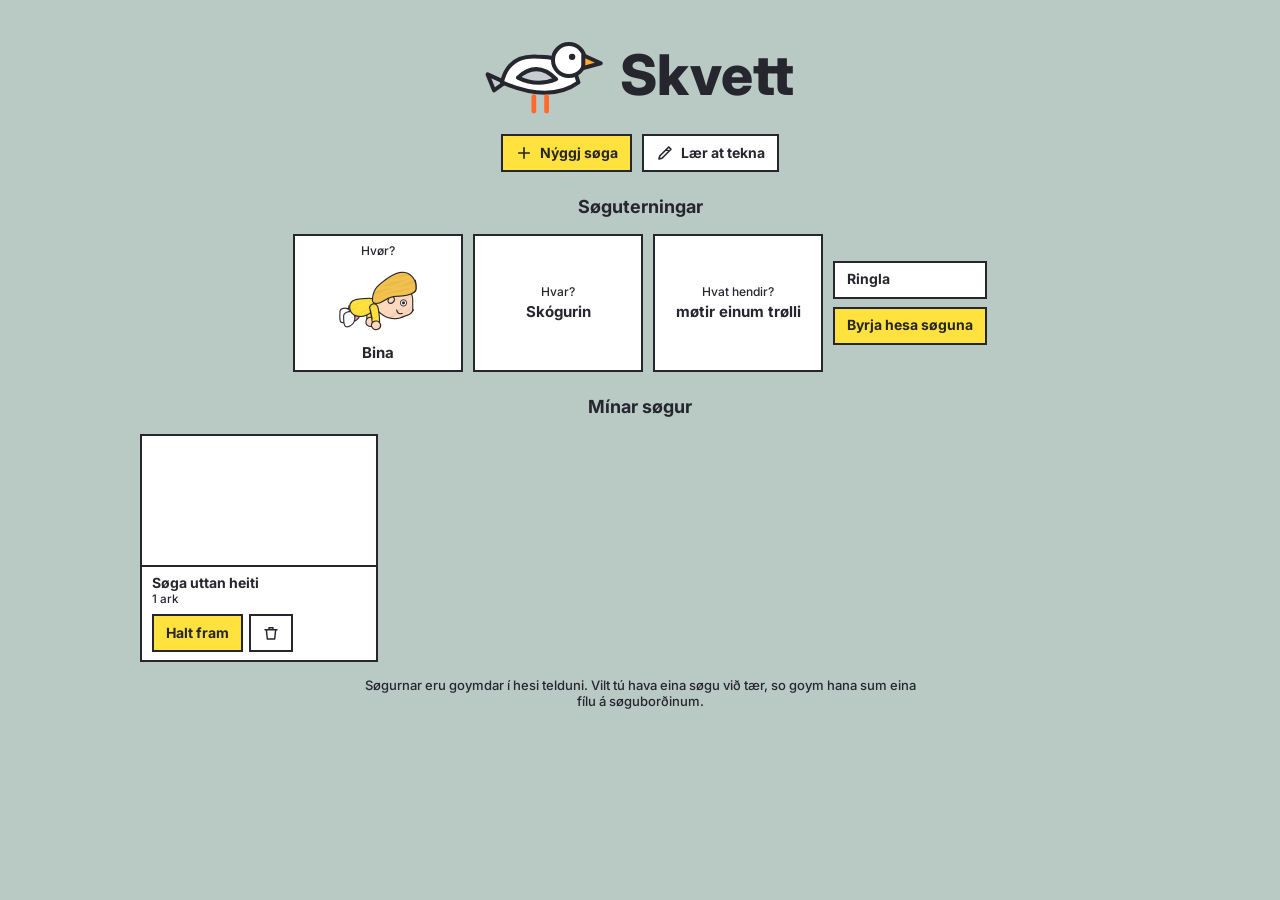
==== commit eb447d94: "Skvett: royndarpanel (?royn) og ljóð sum playback frá byrjan Co-Authored-By: Claude Opus 5.5 <norepl" ====
--- a/skvett/index.html
+++ b/skvett/index.html
@@ -259,6 +259,20 @@
 <footer id="bench"><div id="set"></div><div id="pots"></div></footer>
 <div id="ring"></div><div id="cur"></div><canvas id="ghost"></canvas>
 <script>
+/* Royndarpanel: opnast við ?royn á adressuni. Vísir, hvat telefonin sigur um ljóðið, og villur, um nakrar eru. */
+(function () {
+  const errs = []; addEventListener('error', e => errs.push((e.message || 'villa') + ' (' + String(e.filename || '').split('/').pop() + ':' + e.lineno + ')')); addEventListener('unhandledrejection', e => errs.push('Promise: ' + (e.reason && e.reason.message || e.reason)));
+  if (!/[?&]royn/.test(location.search)) return;
+  const d = document.createElement('div'); d.style.cssText = 'position:fixed;left:8px;top:8px;z-index:9999;background:#fff;border:3px solid #26262e;padding:10px 12px;font:13px/1.35 system-ui,sans-serif;max-width:320px;max-height:80vh;overflow:auto;box-shadow:3px 4px 0 rgba(0,0,0,.2)';
+  document.body.appendChild(d); let ctx2 = null;
+  const show = () => { const a = window.LJOD && LJOD.on ? null : null; const ac = window.LJOD && LJOD.ctx ? LJOD.ctx() : null; d.innerHTML = `<b>Skvett royndarpanel</b><br>Útgáva: ${document.querySelector('script[src*="ljod"]') ? 'kelda' : 'ein fíla'} · ${new Date(document.lastModified).toLocaleString('fo')}<br>Skíggi: ${innerWidth}×${innerHeight} · ${matchMedia('(orientation:portrait)').matches ? 'á høvdinum' : 'á tvørs'}<br>Kagi: ${navigator.userAgent.replace(/.*(iPhone OS [\d_]+|Android [\d.]+|Mac OS X [\d_]+|Windows NT [\d.]+).*/, '$1')}<br>audioSession: ${navigator.audioSession ? navigator.audioSession.type : 'finst ikki'}<br>Ljóð (AudioContext): ${ac ? ac.state + ' · ' + ac.sampleRate + ' Hz' : 'ikki byrjað enn'}<br>Í rammu: ${top !== self ? 'ja' : 'nei'}<br><br><b>Villur:</b> ${errs.length ? errs.slice(-6).map(x => '<br>• ' + x.replace(/</g, '&lt;')).join('') : 'eingin'}<br><br>`; const b1 = document.createElement('button'), b2 = document.createElement('button'), b3 = document.createElement('button'); [b1, b2, b3].forEach(b => { b.style.cssText = 'border:2px solid #26262e;background:#ffe23d;padding:6px 9px;margin:0 6px 6px 0;font-weight:700'; d.appendChild(b); });
+    b1.textContent = 'Spæl ljóð úr Skvett'; b1.onclick = () => { LJOD.fx.glop(4); setTimeout(show, 300); };
+    b2.textContent = 'Spæl reinan tón'; b2.onclick = () => { try { ctx2 = ctx2 || new (window.AudioContext || window.webkitAudioContext)(); ctx2.resume(); const o = ctx2.createOscillator(), g = ctx2.createGain(); o.frequency.value = 440; g.gain.value = .2; o.connect(g).connect(ctx2.destination); o.start(); o.stop(ctx2.currentTime + .4); } catch (e) { errs.push('Tónur: ' + e.message); } setTimeout(show, 500); };
+    b3.textContent = 'Dagfør'; b3.onclick = show; };
+  setTimeout(show, 800);
+})();
+</script>
+<script>
 /* Tússar: ger leyst krittstrik og tússulit á canvas úr vanligum SVG-vegum.
    Hvørt strik verður gjørt trý ferð eitt sindur ymiskt, og so verður skift millum tey,
    so tekningin altíð rørir seg. Øki verða fylt við tússuflísum, so tað er lætt at tekna. */
@@ -1342,6 +1356,7 @@
   const on = () => { if (!ac) setup(new (window.AudioContext || window.webkitAudioContext)()); if (ac.state !== 'running' && ac.state !== 'closed' && ac.close) ac.resume().catch(() => { }); return ac; };
   /* iPhone og iPad: ljóðið má vekjast inni í einum trýsti, og við tagnarknøttinum á verður ljóð av vevsíðum tagt, uttan síðan biður um at spæla sum «playback» */
   let tag = null, unlocked = false;
+  try { if (navigator.audioSession) navigator.audioSession.type = 'playback'; } catch (_) { }
   function silentWav() { const n = 4000, b = new ArrayBuffer(44 + n), v = new DataView(b), w = (o, t) => [...t].forEach((c, i) => v.setUint8(o + i, c.charCodeAt(0))); w(0, 'RIFF'); v.setUint32(4, 36 + n, true); w(8, 'WAVEfmt '); v.setUint32(16, 16, true); v.setUint16(20, 1, true); v.setUint16(22, 1, true); v.setUint32(24, 8000, true); v.setUint32(28, 8000, true); v.setUint16(32, 1, true); v.setUint16(34, 8, true); w(36, 'data'); v.setUint32(40, n, true); for (let i = 0; i < n; i++) v.setUint8(44 + i, 128); return new Blob([b], { type: 'audio/wav' }); }
   function unlock() {
     try { if (navigator.audioSession && navigator.audioSession.type !== 'playback') navigator.audioSession.type = 'playback'; } catch (_) { }
@@ -1606,7 +1621,7 @@
     film(sec) { for (let i = 0; i < sec * 8; i++) hitN(.012, i % 2 ? 2200 : 1700, .12, 5, i / 8); },
   };
   window.LJOD = {
-    begin, move, stop, group, decode, clip, stream, tune, loop, TUNES, on, fx: new Proxy(FX, { get: (o, k) => (...a) => { if (vol > 0) try { o[k](...a); } catch (e) { console.error(e); } } }),
+    ctx: () => ac, begin, move, stop, group, decode, clip, stream, tune, loop, TUNES, on, fx: new Proxy(FX, { get: (o, k) => (...a) => { if (vol > 0) try { o[k](...a); } catch (e) { console.error(e); } } }),
     vol(v) { vol = v; if (out) out.gain.setTargetAtTime(v, ac.currentTime, .02); },
     /* bert til royndir: teknar ljóðið uttan at spæla tað */
     async test(fn, sec) { const keep = [ac, out, dry, wet, buf, L]; L = null; const o = new OfflineAudioContext(1, 44100 * sec, 44100); setup(o); fn(o); L && L.nodes.forEach(n => n.stop(sec)); const b = await o.startRendering(); [ac, out, dry, wet, buf, L] = keep; return b.getChannelData(0); },
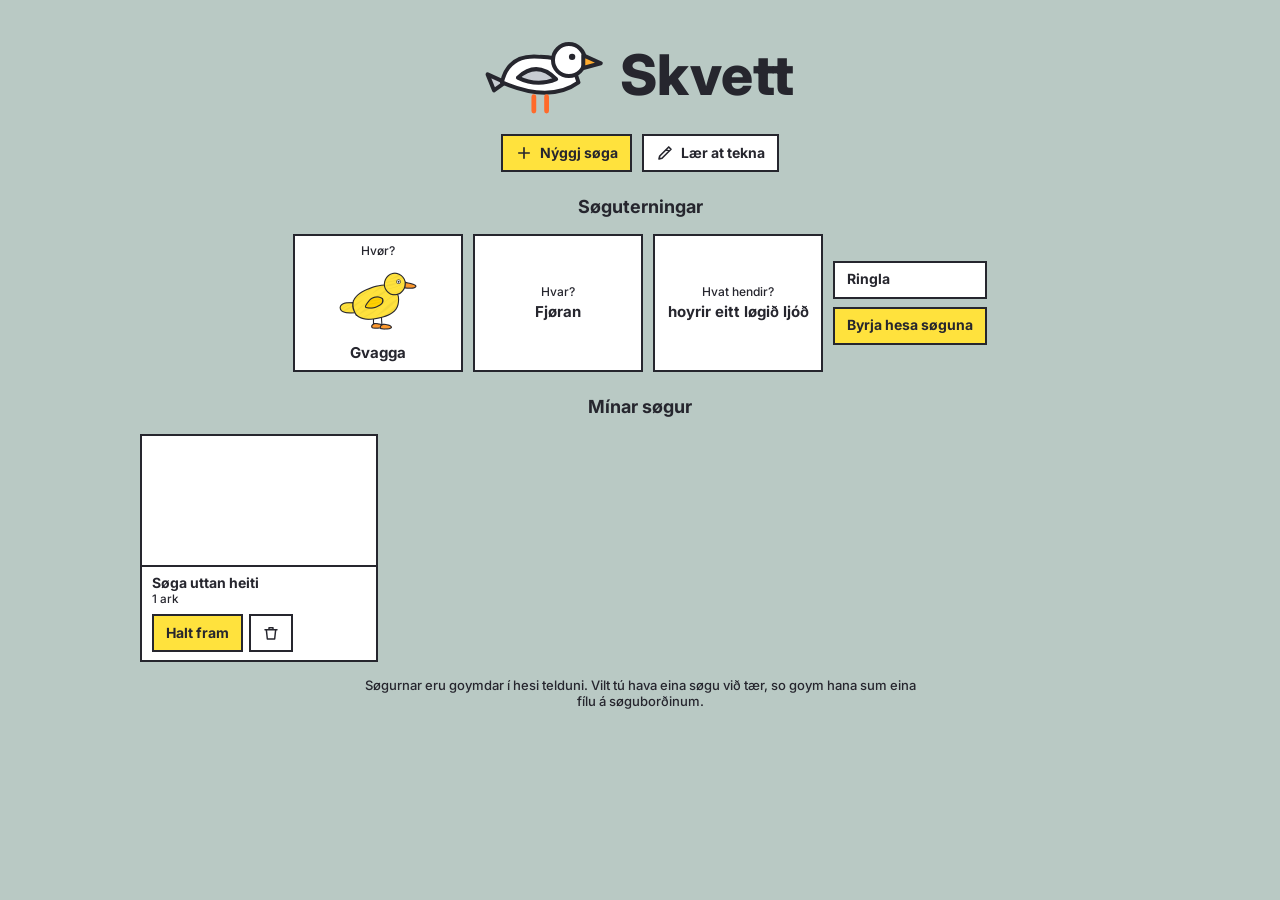
==== commit 397784d6: "Skvett: telefon: stillingakassin passar, knøttur til fullan skerm, heimaskíggi, ljóð á iOS Co-Author" ====
--- a/skvett/index.html
+++ b/skvett/index.html
@@ -3,6 +3,11 @@
 <head>
 <meta charset="utf-8">
 <meta name="viewport" content="width=device-width,initial-scale=1">
+<meta name="apple-mobile-web-app-capable" content="yes">
+<meta name="mobile-web-app-capable" content="yes">
+<meta name="apple-mobile-web-app-title" content="Skvett">
+<meta name="apple-mobile-web-app-status-bar-style" content="default">
+<meta name="theme-color" content="#b9c9c4">
 <title>Skvett</title>
 <link rel="stylesheet" href="https://fonts.googleapis.com/css2?family=Inter:wght@500;700;800&display=swap">
 <style>
@@ -236,6 +241,7 @@
 .tlt{position:relative;height:100%}.tlbar{position:absolute;top:3px;height:20px;border:2px solid var(--ink);color:#fff;font-size:11px;font-weight:700;padding:0 6px;white-space:nowrap;overflow:hidden;cursor:grab;touch-action:none;display:flex;align-items:center}.tlbar:active{cursor:grabbing}
 .tlhd{position:absolute;right:0;top:0;bottom:0;width:8px;background:rgba(255,255,255,.55);cursor:ew-resize}.tlk{position:absolute;top:2px;color:var(--ink)}.tlph{position:absolute;top:0;bottom:0;width:2px;background:#e5252a;pointer-events:none}
 /* telefon */
+#fstip{position:fixed;left:50%;top:50%;transform:translate(-50%,-50%);z-index:60;background:#fff;border:3px solid var(--ink);padding:16px 18px;max-width:340px;display:flex;flex-direction:column;gap:8px;box-shadow:4px 5px 0 rgba(38,38,46,.25)}#fstip b{font-size:16px}#fstip p{margin:0;font-size:14px;line-height:1.35}#fstip .tb{align-self:flex-start}
 #vend{display:none}
 @media (orientation:portrait) and (max-width:600px){#vend{display:flex;position:fixed;inset:0;z-index:999;background:var(--bord);flex-direction:column;align-items:center;justify-content:center;gap:18px;padding:30px;text-align:center}#vend svg{width:120px;height:120px;animation:vend 2.4s ease-in-out infinite}#vend b{font-size:26px}#vend span{font-size:15px;max-width:260px}}
 @keyframes vend{0%,25%{transform:rotate(0)}55%,85%{transform:rotate(-90deg)}100%{transform:rotate(0)}}
@@ -244,7 +250,7 @@
  #top{padding-bottom:6px!important}#top::after{bottom:4px!important}#top button,#top a{height:32px!important;padding:0 5px!important}#top label,#top .pg{display:none!important}
  #tools{gap:0!important}#tools button span{display:none!important}#tools button{padding:1px!important;min-height:0!important}
  #corner{zoom:.45!important}#zm,#fugl,#uppg{display:none!important}#klo{zoom:.6}
- #bench{gap:6px!important;padding-top:2px!important;padding-bottom:2px!important}#set{gap:2px!important}#pick{height:40px!important}#set label{height:18px!important;font-size:11px!important}#pots{gap:2px!important;align-self:center!important}#pots button{max-height:27px}
+ #bench{gap:6px!important;padding-top:2px!important;padding-bottom:2px!important}#set{gap:2px!important}#pick{height:40px!important;grid-template-columns:26px minmax(0,1fr) 26px!important}#pick>*{height:36px!important;min-height:0!important}#pick canvas{object-fit:contain}#pick button{font-size:15px!important}#set label{height:18px!important;font-size:11px!important}#pots{gap:2px!important;align-self:center!important}#pots button{max-height:27px}
  #heim{padding:12px!important;gap:10px!important}#heim h1{font-size:34px!important}#heim .hl svg{width:70px!important;height:50px!important}
  body.anim2{grid-template:42px minmax(0,1fr) 110px/0 minmax(0,1fr) 260px!important}#rpane{top:42px!important;bottom:110px!important;width:258px!important}
 }
@@ -1360,7 +1366,8 @@
   function silentWav() { const n = 4000, b = new ArrayBuffer(44 + n), v = new DataView(b), w = (o, t) => [...t].forEach((c, i) => v.setUint8(o + i, c.charCodeAt(0))); w(0, 'RIFF'); v.setUint32(4, 36 + n, true); w(8, 'WAVEfmt '); v.setUint32(16, 16, true); v.setUint16(20, 1, true); v.setUint16(22, 1, true); v.setUint32(24, 8000, true); v.setUint32(28, 8000, true); v.setUint16(32, 1, true); v.setUint16(34, 8, true); w(36, 'data'); v.setUint32(40, n, true); for (let i = 0; i < n; i++) v.setUint8(44 + i, 128); return new Blob([b], { type: 'audio/wav' }); }
   function unlock() {
     try { if (navigator.audioSession && navigator.audioSession.type !== 'playback') navigator.audioSession.type = 'playback'; } catch (_) { }
-    if (!navigator.audioSession) { if (!tag) { tag = document.createElement('audio'); tag.src = URL.createObjectURL(silentWav()); tag.loop = true; tag.setAttribute('playsinline', ''); tag.setAttribute('webkit-playsinline', ''); } if (tag.paused && !document.hidden) tag.play().catch(() => { }); }
+    const iOS = /iP(hone|ad|od)/.test(navigator.userAgent) || (navigator.platform === 'MacIntel' && navigator.maxTouchPoints > 1);
+    if (iOS || !navigator.audioSession) { if (!tag) { tag = document.createElement('audio'); tag.src = URL.createObjectURL(silentWav()); tag.loop = true; tag.setAttribute('playsinline', ''); tag.setAttribute('webkit-playsinline', ''); } if (tag.paused && !document.hidden) tag.play().catch(() => { }); }
     try { on(); const b = ac.createBuffer(1, 1, 22050), s = ac.createBufferSource(); s.buffer = b; s.connect(ac.destination); s.start(0); } catch (_) { }
     if (ac && ac.state === 'running') unlocked = true;
   }
@@ -2642,6 +2649,30 @@
 })();
 </script>
 <script>
+/* Telefon og fullur skermur: knøttur í toppbjálkanum, og á iPhone ein vegleiðing um at leggja Skvett á heimaskíggjan */
+(function () {
+  const M = window.MG, $ = i => document.getElementById(i), iOS = /iP(hone|ad|od)/.test(navigator.userAgent) || (navigator.platform === 'MacIntel' && navigator.maxTouchPoints > 1);
+  const standalone = navigator.standalone || matchMedia('(display-mode: standalone)').matches;
+  const fsEl = () => document.fullscreenElement || document.webkitFullscreenElement, can = document.fullscreenEnabled || document.webkitFullscreenEnabled;
+  /* ikonið til heimaskíggjan verður teknað úr fuglinum */
+  try { const svg = $('fugl').querySelector('svg').cloneNode(true); svg.setAttribute('width', 150); svg.setAttribute('height', 110); const im = new Image(); im.onload = () => { const c = document.createElement('canvas'); c.width = c.height = 180; const x = c.getContext('2d'); x.fillStyle = '#ffe23d'; x.fillRect(0, 0, 180, 180); x.drawImage(im, 15, 35, 150, 110); const l = document.createElement('link'); l.rel = 'apple-touch-icon'; l.href = c.toDataURL('image/png'); document.head.appendChild(l); }; im.src = 'data:image/svg+xml;charset=utf-8,' + encodeURIComponent(new XMLSerializer().serializeToString(svg)); } catch (_) { }
+  if (standalone) return;
+  const ON = '<path d="M8 3H3v5M16 3h5v5M3 16v5h5M21 16v5h-5"/>', OFF = '<path d="M8 3v5H3M16 3v5h5M3 16h5v5M21 16h-5v5"/>';
+  const b = document.createElement('button'); b.id = 'bF'; b.setAttribute('aria-label', 'Fullur skermur'); b.title = 'Fullur skermur'; $('bP').after(b);
+  const set = () => { b.innerHTML = M.Ic(fsEl() ? OFF : ON); b.title = fsEl() ? 'Far úr fullum skermi' : 'Fullur skermur'; };
+  set(); document.addEventListener('fullscreenchange', set); document.addEventListener('webkitfullscreenchange', set);
+  let tip = null;
+  b.onclick = () => {
+    if (can) { const d = document.documentElement; if (fsEl()) (document.exitFullscreen || document.webkitExitFullscreen).call(document); else (d.requestFullscreen || d.webkitRequestFullscreen).call(d); return; }
+    if (tip) { tip.remove(); tip = null; return; }
+    tip = document.createElement('div'); tip.id = 'fstip';
+    tip.innerHTML = iOS ? '<b>Fullur skermur á iPhone</b><p>Trýst á <b>Deil</b>-knøttin í Safari (fýrakantin við pílinum upp) og vel <b>Legg á heimaskíggjan</b>.</p><p>So kemur Skvett sum ein app á heimaskíggjan og letur seg upp á fullum skermi.</p>' : '<b>Fullur skermur</b><p>Hesin kagin loyvir ikki fullum skermi her.</p>';
+    const x = document.createElement('button'); x.className = 'tb hi'; x.textContent = 'Lat aftur'; x.onclick = () => { tip.remove(); tip = null; }; tip.appendChild(x); document.body.appendChild(tip);
+  };
+  if (!can && !iOS) b.hidden = true;
+})();
+</script>
+<script>
 /* Startskermurin við «Mínar søgur» og uppgávurnar frá fuglinum */
 (function () {
   const M = window.MG, { btn, Ic, fxs } = M, st = M.store, $ = i => document.getElementById(i);
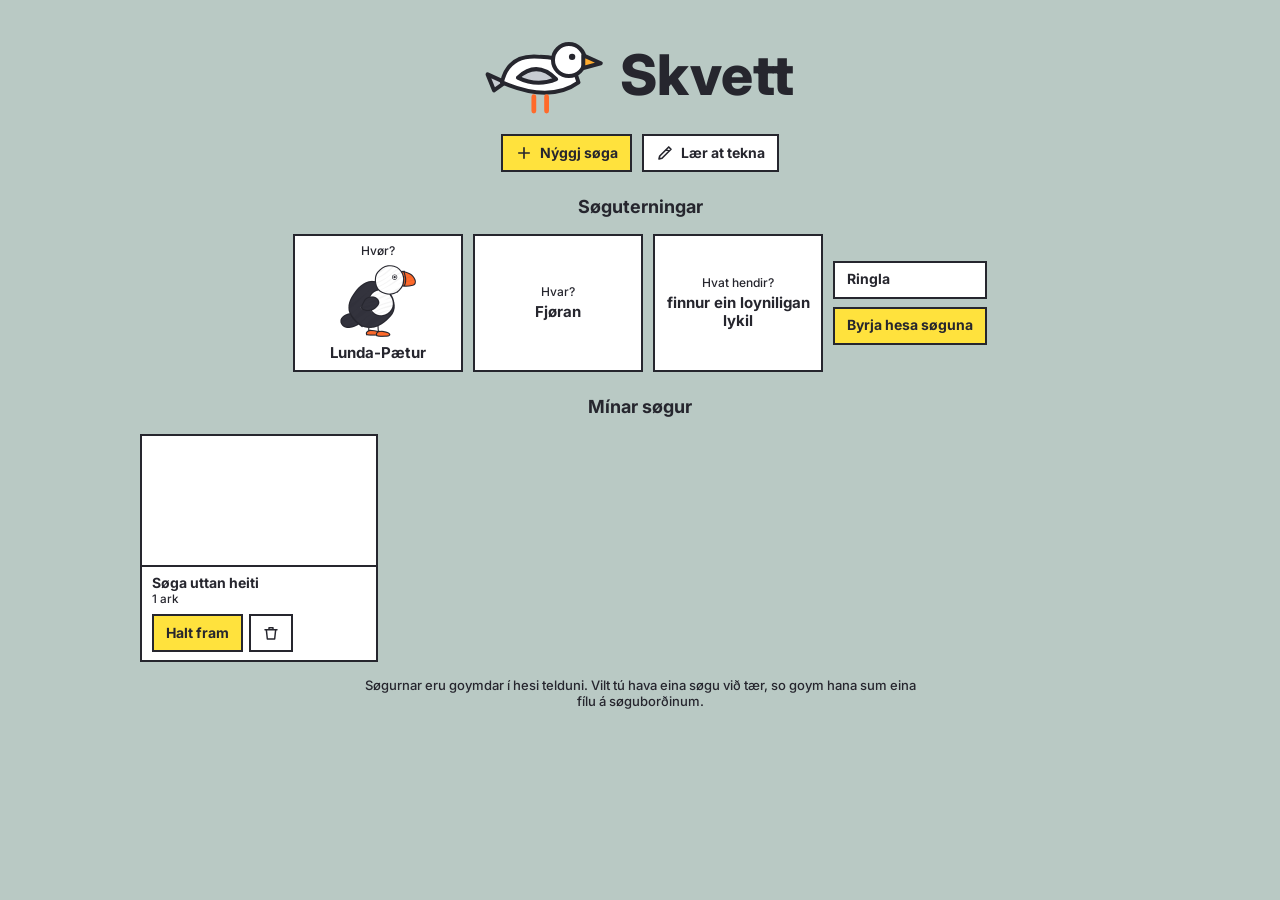
==== commit c63b51da: "Skvett: avrita ark og lutir, set inn á annað ark Co-Authored-By: Claude Opus 5.5 <noreply@anthropic." ====
--- a/skvett/index.html
+++ b/skvett/index.html
@@ -240,6 +240,9 @@
 .tlrow{display:flex;height:26px;align-items:center;border-bottom:1px solid #e6e3e3}.tlrow.on{background:#fff8d6}.tlrow .tll{width:190px;flex:none;text-align:left;font-size:12px;white-space:nowrap;overflow:hidden;text-overflow:ellipsis;padding:0 6px 0 4px}
 .tlt{position:relative;height:100%}.tlbar{position:absolute;top:3px;height:20px;border:2px solid var(--ink);color:#fff;font-size:11px;font-weight:700;padding:0 6px;white-space:nowrap;overflow:hidden;cursor:grab;touch-action:none;display:flex;align-items:center}.tlbar:active{cursor:grabbing}
 .tlhd{position:absolute;right:0;top:0;bottom:0;width:8px;background:rgba(255,255,255,.55);cursor:ew-resize}.tlk{position:absolute;top:2px;color:var(--ink)}.tlph{position:absolute;top:0;bottom:0;width:2px;background:#e5252a;pointer-events:none}
+#avh{position:absolute;left:50%;top:12px;transform:translateX(-50%);z-index:9;background:#ffe23d;border:2px solid var(--ink);padding:8px 14px;font-weight:700;pointer-events:none;white-space:nowrap}
+.cr .tb.av{min-height:32px;padding:0 9px!important;font-size:13px;margin-left:4px}
+#mini button.mt{width:auto!important;padding:0 8px!important;gap:5px;display:flex!important;align-items:center}#mini button.mt span{font-size:12px;font-weight:700;white-space:nowrap}
 /* telefon */
 #fstip{position:fixed;left:50%;top:50%;transform:translate(-50%,-50%);z-index:60;background:#fff;border:3px solid var(--ink);padding:16px 18px;max-width:340px;display:flex;flex-direction:column;gap:8px;box-shadow:4px 5px 0 rgba(38,38,46,.25)}#fstip b{font-size:16px}#fstip p{margin:0;font-size:14px;line-height:1.35}#fstip .tb{align-self:flex-start}
 #vend{display:none}
@@ -2312,7 +2315,7 @@
     st.pages.forEach((p, i) => {
       const c = el('section', 'card', g), im = btn(c, '', 'Tekna á hesum arkinum', () => { M.goto(i); closeBoard(); }); im.className = 'im'; im.appendChild(M.pageCanvas(i, 400)); el('b', 'no', im, String(i + 1));
       const r = el('div', 'cr', c), ib = (d, n, f, dis) => { const b = btn(r, Ic(d, 18), n, f); b.className = 'ib'; b.disabled = !!dis; };
-      ib('<path d="M15 5l-7 7 7 7"/>', 'Flyt fram', () => mv(i, -1), i === 0); ib('<path d="M9 5l7 7-7 7"/>', 'Flyt aftur', () => mv(i, 1), i === st.pages.length - 1); ib('<path d="M8 8h12v12H8zM4 16V4h12"/>', 'Ger eitt afturat', () => { const q = M.clonePage(p); st.pages.splice(i + 1, 0, q); if (st.i > i) st.i++; fxs.paper(1); M.save(); board(); }); ib('<path d="M5 7h14l-1.5 14h-11zM3 7h18M9 7V4h6v3"/>', 'Tak burtur', () => del(c, i), st.pages.length === 1);
+      ib('<path d="M15 5l-7 7 7 7"/>', 'Flyt fram', () => mv(i, -1), i === 0); ib('<path d="M9 5l7 7-7 7"/>', 'Flyt aftur', () => mv(i, 1), i === st.pages.length - 1); { const b = btn(r, Ic('<path d="M8 8h12v12H8zM4 16V4h12"/>', 16) + 'Avrita', 'Ger eitt avrit av hesum arkinum', () => { const q = M.clonePage(p); (q.list || []).forEach((o, n) => { if (!o.b) { const old = o.i; o.i = 'f' + Date.now().toString(36) + n; (q.ani || []).forEach(e => { if (e.o === old) e.o = o.i; }); } }); (q.ani || []).forEach((e, k) => e.id = 'a' + Date.now().toString(36) + k); st.pages.splice(i + 1, 0, q); if (st.i > i) st.i++; fxs.paper(1); M.save(); board(); }); b.className = 'tb av'; } ib('<path d="M5 7h14l-1.5 14h-11zM3 7h18M9 7V4h6v3"/>', 'Tak burtur', () => del(c, i), st.pages.length === 1);
       el('span', 'sp', r); const l = el('label', 'se', r, '<input type="number" min="1" max="60" step="1"> s'), n = l.firstChild; n.value = p.sec || 4; n.setAttribute('aria-label', 'Sekund'); n.onchange = () => { p.sec = Math.max(1, Math.min(60, +n.value || 4)); M.save(); };
       const cap = el('textarea', 'cap', c); cap.rows = 2; cap.placeholder = 'Tekstur undir myndini'; cap.value = p.cap || ''; cap.oninput = () => { p.cap = cap.value; M.save(); };
       const sb = btn(c, '', '', () => { const open = c.querySelector('.sp2'); if (open) { open.remove(); label(); return; } ov.querySelectorAll('.sp2').forEach(x => x.remove()); const w = el('div', 'sp2', c); sndPanel(w, p.snd, s => { if (s) p.snd = s; else delete p.snd; M.save(); label(); }); w.scrollIntoView({ block: 'nearest', behavior: 'smooth' }); }); sb.className = 'tb wide'; const label = () => { sb.innerHTML = Ic('<path d="M4 9h4l5-4v14l-5-4H4zM16.5 8.5a5 5 0 0 1 0 7"/>', 18) + esc(p.snd ? sndName(p.snd) : 'Legg ljóð afturat'); }; label();
@@ -2646,6 +2649,41 @@
   addEventListener('keydown', ev => { if (ev.key === 'Escape' && !ov.hidden) close(); });
   document.getElementById('bL').onclick = open;
   window.LAERA = { open, close, keep, list: () => list };
+})();
+</script>
+<script>
+/* Avrita og set inn: ein lutur kann avritast og setast inn á eitt annað ark, og eitt heilt ark kann avritast */
+(function () {
+  const M = window.MG, { btn, Ic, fxs } = M, $ = i => document.getElementById(i);
+  const COPY = '<path d="M8 8h12v12H8zM4 16V4h12"/>', PASTE = '<path d="M9 4h6v3H9zM7 5H5v16h14V5h-2M9 13l3 3 5-6"/>', ARK = '<path d="M7 7h13v14H7zM4 17V3h13"/><path d="M11 12h5M11 15h5"/>';
+  let clip = null; try { clip = JSON.parse(sessionStorage.getItem('skvett-clip')); } catch (_) { }
+  const nid = () => 'f' + Date.now().toString(36) + Math.floor(Math.random() * 9999);
+
+  /* tey bæði í toppbjálkanum: avrita arkið og set inn */
+  const ab = btn($('top'), Ic(ARK), 'Avrita arkið', copyArk); ab.id = 'bAk'; $('bB').after(ab);
+  const pb = btn($('top'), Ic(PASTE) + '<span class="lb">Set inn</span>', 'Set inn tað, sum tú avritaði', paste); pb.id = 'bSi'; $('bU').before(pb); pb.hidden = !clip;
+
+  function copyArk() {
+    const S = M.S(), p = M.pg(), q = M.clonePage(p); (q.list || []).forEach(o => { if (!o.b) { const old = o.i; o.i = nid(); (q.ani || []).forEach(e => { if (e.o === old) e.o = o.i; }); } }); (q.ani || []).forEach((e, k) => e.id = 'a' + Date.now().toString(36) + k);
+    S.pages.splice(S.i + 1, 0, q); fxs.paper(0); M.save(); setTimeout(() => { M.goto(S.i + 1); fxs.paper(1); hint('Arkið er avritað. Nú ert tú á avritinum (ark ' + (S.i + 1) + ').'); }, 120);
+  }
+  function copyObj(d) { if (!d) return; clip = JSON.parse(JSON.stringify(d)); delete clip._b; try { sessionStorage.setItem('skvett-clip', JSON.stringify(clip)); } catch (_) { } pb.hidden = false; fxs.peel(); hint('Avritað. Far til eitt annað ark og trýst á «Set inn».'); }
+  function paste() {
+    if (!clip) return; const p = M.pg(), d = JSON.parse(JSON.stringify(clip)); d.i = nid(); delete d.an;
+    while (p.list.some(o => !o.b && Math.abs(o.x - d.x) < 8 && Math.abs(o.y - d.y) < 8)) { d.x = Math.min(1240, d.x + 40); d.y = Math.min(715, d.y + 12); }
+    M.mark(); p.list.push(d); M.save(); fxs.stick(); M.select(d); M.redraw();
+  }
+  /* í lítla bjálkanum við ein lut: avrita til annað ark (við síðuna av «Ger eitt afturat») */
+  const mini = $('mini'), dup = [...mini.children].find(b => b.title === 'Ger eitt afturat');
+  if (dup) { dup.title = 'Ger ein afturat her'; dup.setAttribute('aria-label', 'Ger ein afturat her'); dup.insertAdjacentHTML('beforeend', '<span>Ein afturat</span>'); dup.classList.add('mt'); }
+  const cb = btn(mini, Ic(PASTE.replace('M9 13l3 3 5-6', 'M9 12h6M9 16h6')), 'Avrita til eitt annað ark', () => copyObj(M.sel())); cb.insertAdjacentHTML('beforeend', '<span>Avrita</span>'); cb.classList.add('mt'); if (dup) dup.after(cb);
+
+  let ht = 0; function hint(t) { let h = $('avh'); if (!h) { h = document.createElement('div'); h.id = 'avh'; $('stagecell').appendChild(h); } h.textContent = t; h.hidden = false; clearTimeout(ht); ht = setTimeout(() => h.hidden = true, 3200); }
+  addEventListener('keydown', ev => {
+    if (/INPUT|TEXTAREA/.test(ev.target.tagName) || !(ev.ctrlKey || ev.metaKey) || document.querySelector('.ov:not([hidden])')) return; const k = ev.key.toLowerCase();
+    if (k === 'c' && M.sel()) { ev.preventDefault(); copyObj(M.sel()); } else if (k === 'v' && clip) { ev.preventDefault(); paste(); } else if (k === 'd' && M.sel()) { ev.preventDefault(); dup && dup.click(); }
+  });
+  M.copyArk = copyArk;
 })();
 </script>
 <script>
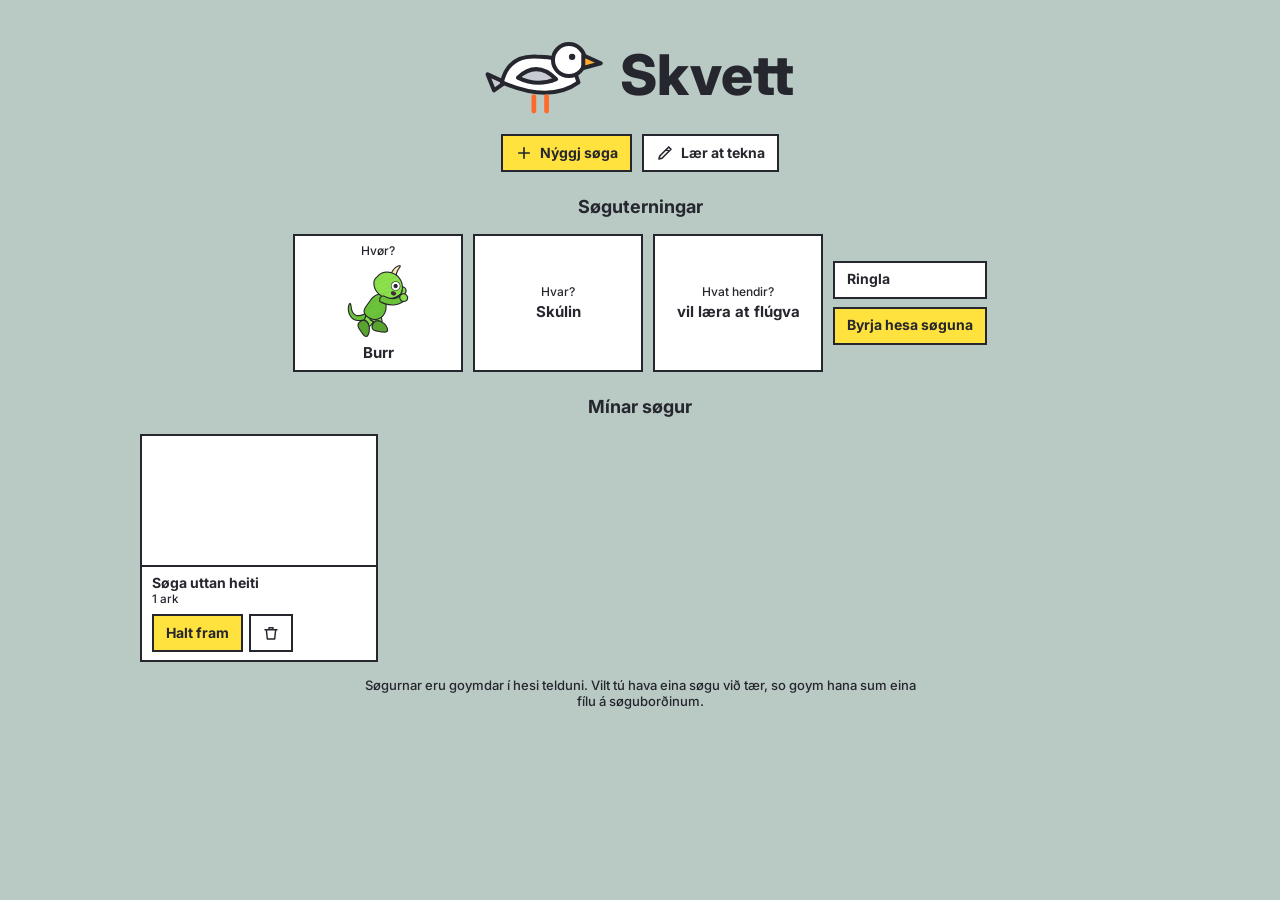
==== commit 72c6daa7: "Skvett: tíðarlinja við einum raði fyri hvønn figur, ljóð við rørslunum Co-Authored-By: Claude Opus 5" ====
--- a/skvett/index.html
+++ b/skvett/index.html
@@ -257,6 +257,29 @@
  #heim{padding:12px!important;gap:10px!important}#heim h1{font-size:34px!important}#heim .hl svg{width:70px!important;height:50px!important}
  body.anim2{grid-template:42px minmax(0,1fr) 110px/0 minmax(0,1fr) 260px!important}#rpane{top:42px!important;bottom:110px!important;width:258px!important}
 }
+ /* tíðarlinjan við einum raði fyri hvønn figur */
+body.anim2{grid-template:76px minmax(0,1fr) minmax(230px,38vh)/0 minmax(0,1fr) 0!important;grid-template-areas:"top top top" "left stage x" "bench bench bench"!important}body.anim2 #rpane{display:none!important}
+body.anim2 #anim{padding:0!important;gap:0!important;background:#fff;border-top:2px solid var(--ink)}
+#anim .th{display:flex;align-items:center;gap:10px;padding:6px 10px;border-bottom:2px solid var(--ink);background:#e9e2d2;flex:none}#anim .thint{flex:1;font-size:13px;min-width:0}
+#anim .tsc{flex:1;overflow:auto;min-height:0;touch-action:pan-x pan-y;position:relative}#anim .tin{position:relative;min-height:100%}
+#anim .trul{display:flex;height:24px;position:sticky;top:0;z-index:3;background:#fff;border-bottom:1px solid #d8d4cc}#anim .trul .tr{position:relative;height:100%}
+#anim .trul i{position:absolute;top:0;height:100%;border-left:1px solid #b9b5ad;font-style:normal;font-size:11px;white-space:nowrap;padding:4px 0 0 4px;color:#5c5a55}#anim .trul i.mn{height:6px;top:auto;bottom:0}
+#anim .tclick{border:0!important;height:auto!important;top:3px!important;padding:0!important;margin-left:-7px;color:var(--ink)!important}
+#anim .tlab{position:sticky;left:0;z-index:2;width:170px;flex:none;display:flex;align-items:center;gap:8px;padding:0 8px;background:#f6f3ec;border-right:2px solid var(--ink);text-align:left;font-weight:700;font-size:13px;min-width:0}#anim .tlab span{white-space:nowrap;overflow:hidden;text-overflow:ellipsis}
+#anim .tlab canvas{width:40px;height:40px;flex:none;background:#fff;border:1px solid #d8d4cc}#anim .tlab .tic{width:40px;height:40px;display:grid;place-items:center;flex:none;border:1px solid #d8d4cc;background:#fff}
+#anim .trow{display:flex;height:60px;border-bottom:1px solid #e6e3e3}#anim .trow.on{background:#fff8d6}#anim .trow.on .tlab{background:#ffe23d}#anim .trow.ark{height:48px;background:#f4f6ff}#anim .trow.ark .tlab{background:#e6eaff}#anim .trow.ark .tic{width:30px;height:30px}
+#anim .trow>.tr{position:relative}
+.tb2{position:absolute;top:6px;height:46px;border:2px solid var(--ink);color:#fff;display:flex;flex-direction:column;justify-content:center;padding:0 8px 0 6px;cursor:grab;touch-action:none;overflow:hidden;text-align:left;font:inherit}.tb2:active{cursor:grabbing}.tb2.on{outline:3px solid #ffe23d;outline-offset:1px;z-index:2}.tb2.drg{opacity:.85;z-index:3;box-shadow:3px 4px 0 rgba(38,38,46,.3)}
+.tb2 .bt{display:flex;align-items:center;gap:5px;font-weight:800;font-size:12px;white-space:nowrap}.tb2 .bs{display:flex;align-items:center;gap:4px;margin-top:3px;font-size:11px;font-weight:600;white-space:nowrap;background:rgba(255,255,255,.88);color:var(--ink);padding:1px 5px;align-self:flex-start;max-width:100%;overflow:hidden;border:1px dashed var(--ink)}.tb2 .bs.own{border-style:solid;background:#fff}
+.tb2.snd{background:#7a8cff;height:34px;top:12px}.trow.ark .tb2{top:6px;height:34px}.tb2 .bk{position:absolute;right:12px;top:4px;color:#fff}
+.tb2 .bh{position:absolute;right:0;top:0;bottom:0;width:10px;background:rgba(255,255,255,.45);cursor:ew-resize}
+.tadd{position:absolute;top:14px;width:32px;height:32px;border:2px dashed var(--ink)!important;background:#fff!important;font-size:22px;font-weight:800;line-height:1;display:grid;place-items:center}.tadd:hover{background:#ffe23d!important;border-style:solid!important}.trow.ark .tadd{top:8px}
+#anim .tph{position:absolute;top:0;bottom:0;width:2px;background:#e5252a;z-index:4;pointer-events:none}
+#tpop{position:fixed;z-index:40;width:330px;max-width:calc(100vw - 16px);max-height:min(70vh,560px);background:#fff;border:3px solid var(--ink);display:flex;flex-direction:column;box-shadow:4px 5px 0 rgba(38,38,46,.25)}#tpop .ph{display:flex;align-items:center;justify-content:space-between;padding:8px 8px 8px 12px;border-bottom:2px solid var(--ink);background:#e9e2d2}
+#tpop .pb{padding:10px 12px;overflow:auto;display:flex;flex-direction:column;gap:8px;touch-action:pan-y}#tpop .rdr{display:flex;gap:6px;flex-wrap:wrap;align-items:center}#tpop .tb{min-height:34px;font-size:13px}#tpop .tb.wide{width:100%;justify-content:flex-start}#tpop .tb small{font-weight:500}
+#tpop .rlab{display:flex;align-items:center;gap:6px;font-weight:800;font-size:13px;margin-top:4px}#tpop .snow{flex:1;font-weight:700}#tpop .snow small{font-weight:500;color:#5c5a55}#tpop .rtip{margin:0;font-size:13px}#tpop .rck{display:flex;align-items:center;gap:8px;font-size:13px}#tpop .rck input{width:18px;height:18px}#tpop .sp2{max-height:240px}
+#rgal .gg small{display:flex;align-items:center;gap:4px;font-size:11px;color:#5c5a55;padding-bottom:4px}
+@media (max-height:480px){body.anim2{grid-template-rows:40px minmax(0,1fr) 150px!important}#anim .trow{height:50px}.tb2{height:38px;top:5px}#anim .tlab{width:120px}#anim .tlab canvas{width:30px;height:30px}}
 </style>
 </head>
 <body>
@@ -1545,6 +1568,27 @@
       S[id] ? S[id]() : [0, 1, 2].forEach(i => tone(note(i * 2), note(i * 2), .18, 'triangle', .12, i * .06));
     },
     vox,
+    /* ljóðið, sum fylgir eini rørslu av sær sjálvum: k = rørslan, d = hvussu leingi, who = hvør figurur */
+    auto(k, d, who) {
+      d = Math.max(.3, d || 2); const steps = (gap, f0) => { for (let t = .05, i = 0; t < d - .05; t += gap, i++) { hitN(.05, (f0 || 420) * (i % 2 ? 1.12 : 1), .55, 2.2, t); tone(140, 90, .05, 'sine', .14, t); } };
+      if (k === 'inn' || k === 'ut' || k === 'leid') steps(.34);
+      else if (k === 'renn') steps(.17, 520);
+      else if (k === 'fljinn' || k === 'fljut') { swoosh(d * .9, k === 'fljinn' ? 2400 : 500, k === 'fljinn' ? 500 : 2400, .45, 1.2); for (let t = .05; t < d - .1; t += .22) swoosh(.1, 900, 1600, .2, 2, t); }
+      else if (k === 'falla') { tone(1500, 280, Math.min(.9, d * .55), 'sine', .1); hitN(.12, 180, 1, 1.5, Math.min(.9, d * .55)); tone(120, 50, .2, 'sine', .4, Math.min(.9, d * .55)); }
+      else if (k === 'vaksa' || k === 'spretta') { tone(260, 900, .16, 'sine', .2); drop(700, .16, .14); }
+      else if (k === 'tona' || k === 'tonaut') { [0, 4, 7, 11].forEach((n, i) => { const f = note(n) * 2; tone(f, f, .5, 'sine', .07, (k === 'tona' ? i : 3 - i) * d / 5); }); }
+      else if (k === 'snuinn' || k === 'snara') { swoosh(d, 400, 3000, .35, 2); tone(300, 900, d, 'triangle', .05); }
+      else if (k === 'hopp') { for (let t = 0; t < d - .1; t += .55) { tone(180, 520, .18, 'sine', .16, t); tone(520, 300, .14, 'sine', .1, t + .17); } }
+      else if (k === 'vagga') { for (let t = 0, i = 0; t < d - .1; t += .7, i++) hitN(.04, i % 2 ? 1500 : 1100, .5, 8, t); }
+      else if (k === 'dansa') tune('dans', d);
+      else if (k === 'skjalva') { for (let t = 0; t < d; t += .06) hitN(.05, 160, .35, 2, t); }
+      else if (k === 'slaa') { for (let t = 0; t < d - .1; t += 1) { tone(90, 60, .12, 'sine', .4, t); tone(90, 60, .1, 'sine', .3, t + .22); } }
+      else if (k === 'flota') { tone(330, 349, d, 'sine', .05); tone(495, 520, d, 'sine', .03); for (let t = 0; t < d; t += .5) tone(note(9 + (t * 4 % 5)) * 2, note(9) * 2, .3, 'sine', .04, t); }
+      else if (k === 'blinka') { for (let t = 0; t < d - .1; t += .35) tone(1760, 1760, .12, 'sine', .07, t); }
+      else if (k === 'tala') { const q = FOLKID[who] && FOLKID[who].vx; const pitch = q ? q[1] : 260; const V = 'aeiouø'; let t = 0; while (t < d - .15) { const n = 2 + Math.floor(rand(0, 3)), seq = [...Array(n)].map(() => V[Math.floor(rand(0, 6))]).join(''); sing(seq, pitch * rand(.92, 1.1), .11, .45, Object.assign({}, q ? q[3] : {}, { at: t })); t += n * .1 + rand(.12, .3); } }
+      else if (k === 'hvorva') { swoosh(.4, 600, 4000, .4, 1, Math.max(0, d * .4)); hitN(.08, 2600, .3, 1, Math.max(0, d * .4)); }
+      else if (k === 'sokka') { for (let i = 0; i < 6; i++) drop(500 - i * 50, .14, i * d / 7); }
+    },
     vowel(v) { sing(v, 240, .32, .4, { down: 1.05 }); },
     /* ein lutur úr dósini lendir */
     land(k) {
@@ -2264,7 +2308,8 @@
   /* spælir eitt ljóð; G = bólkur, sum kann støðgast */
   async function playSnd(s, G, sec) {
     if (!s) return; const own = !G; G = G || LJOD.group();
-    if (s.t === 'lib') { const [k, v] = s.id.split(':'); G.run(() => { if (k === 'tune') LJOD.tune(v, sec || 4); else fxs[k](isNaN(+v) || v === '' ? v : +v); }); }
+    if (s.t === 'auto') G.run(() => fxs.auto(s.k, s.d, s.w));
+    else if (s.t === 'lib') { const [k, v] = s.id.split(':'); G.run(() => { if (k === 'tune') LJOD.tune(v, sec || 4); else fxs[k](isNaN(+v) || v === '' ? v : +v); }); }
     else { const b = await audio(s.id); if (b) LJOD.clip(b, G, 1.2); }
     return own ? G : null;
   }
@@ -2341,7 +2386,7 @@
   function stopSnd() { if (!P) return; if (P.G) P.G.stop(); P.to.forEach(clearTimeout); P.to = []; P.G = null; }
   function dur(p) { let d = p.sec || 4; if (p.snd && p.snd.d) d = Math.max(d, p.snd.d + .4); const T = RORSLA.total(p, P && P.pl ? P.pl.clicks : [], P && P.pl ? P.pl.auto : true); if (!isFinite(T)) return Infinity; d = Math.max(d, T + .8); p.list.forEach(o => { if (!o.b && o.snd) d = Math.max(d, (o.snd.d || 1.2) + .2); }); return d; }
   function click() { if (!P || !P.pl) return; P.pl.clicks.push((performance.now() - P.t0) / 1000); P.pl.stamp++; P.pl.cache = null; fxs.hover(3); }
-  function entSnd(p, u) { const C = P.pl && P.pl.cache; if (!C) return; C.list.forEach(q => { if (u >= q.s && !P.d2.has(q.e.id)) { P.d2.add(q.e.id); const o = p.list.find(x => x.i === q.e.o), s = q.e.snd || (o && o.snd && C.list.find(z => z.e.o === o.i) === q ? o.snd : null); if (s) playSnd(s, P.G, 3); } }); }
+  function entSnd(p, u) { const C = P.pl && P.pl.cache; if (!C) return; C.list.forEach(q => { if (u >= q.s && !P.d2.has(q.e.id)) { P.d2.add(q.e.id); const o = p.list.find(x => x.i === q.e.o), s = RORSLA.sndOf(q.e, o, q.d) || (o && o.snd && C.list.find(z => z.e.o === o.i) === q ? o.snd : null); if (s) playSnd(s, P.G, 3); } }); }
   function waitHint(u) { const C = P.pl && P.pl.cache; if (!C || C.list.some(q => isFinite(q.s) && q.end > u)) return; const k = .5 + .5 * Math.sin(u * 5); px.save(); px.globalAlpha = .55 + .45 * k; px.fillStyle = '#ffe23d'; px.strokeStyle = '#26262e'; px.lineWidth = 3; px.beginPath(); px.arc(1200, 640, 30 + 4 * k, 0, 6.3); px.fill(); px.stroke(); px.fillStyle = '#26262e'; px.font = '800 20px Inter,system-ui,sans-serif'; px.textAlign = 'center'; px.fillText('Trýst', 1200, 647); px.restore(); }
   function show(i) {
     const st = S(); if (i < 0) i = 0; if (i >= st.pages.length) { if (P.cb || P.auto) { if (P.cb) { stop(); return; } P.done = true; pause(); P.mpos = P.moff = 0; } return; }
@@ -2469,14 +2514,14 @@
     if (p.ani) return p.ani; const A = []; p.list.forEach(o => { if (o.b || !o.an) return; let t = 0, s = o.an, i = 0; while (s) { t += s.w || 0; const d = M.aniLen1(s); A.push({ id: nid() + i, o: o.i, k: s.k, st: 'saman', w: Math.round(t * 10) / 10, d, p: s.p, gamal: 1 }); t += d; s = s.n; i++; } delete o.an; });
     A.sort((a, b) => a.w - b.w); return p.ani = A;
   }
-  const L0 = e => e.k === 'leid' ? (((e.p || []).slice(-1)[0] || [0])[0] + .3) : (INFO[e.k] || { d: 2 }).d || 2;
+  const L0 = e => e.k === 'ljod' ? (e.snd && e.snd.d) || 2 : e.k === 'leid' ? (((e.p || []).slice(-1)[0] || [0])[0] + .3) : (INFO[e.k] || { d: 2 }).d || 2;
   /* tíðarætlanin: hvussu nær byrjar og endar hvør rørsla. clicks = tíðirnar, tá ið trýst varð */
   function plan(p, clicks, auto) {
-    const A = ani(p).filter(e => p.list.some(o => o.i === e.o)), out = []; let anc = 0, prevA = 0, prevE = 0, ci = 0, maxE = 0;
+    const A = ani(p).filter(e => e.o === '_ark' || p.list.some(o => o.i === e.o)), out = []; let anc = 0, prevA = 0, prevE = 0, ci = 0, maxE = 0, sec = 0;
     A.forEach((e, n) => {
-      if (e.st === 'klikk') { if (auto) anc = (n ? maxE : 0) + (n ? .6 : 0); else anc = clicks && ci < clicks.length ? clicks[ci] : Infinity; ci++; }
-      else if (e.st === 'saman') anc = n ? prevA : 0; else anc = n ? prevE : 0;
-      const s = anc + (e.w || 0), d = Math.max(.2, e.d || L0(e)); out.push({ e, s, d, end: s + d, klikk: e.st === 'klikk' }); prevA = anc; prevE = s + d; if (isFinite(s + d)) maxE = Math.max(maxE, s + d);
+      if (e.st === 'klikk') { if (auto) anc = (n ? maxE : 0) + (n ? .6 : 0); else anc = clicks && ci < clicks.length ? clicks[ci] : Infinity; ci++; sec = anc; }
+      else if (e.st === 'tid') anc = sec; else if (e.st === 'saman') anc = n ? prevA : 0; else anc = n ? prevE : 0;
+      const s = anc + (e.w || 0), d = Math.max(.2, e.d || L0(e)); out.push({ e, s, d, end: s + d, klikk: e.st === 'klikk', sec }); prevA = anc; prevE = s + d; if (isFinite(s + d)) maxE = Math.max(maxE, s + d);
     });
     return { list: out, end: maxE, wait: out.some(x => !isFinite(x.s)) };
   }
@@ -2486,7 +2531,7 @@
     if (!P || P.at !== PLAY.stamp) { P = PLAY.cache = plan(p, PLAY.clicks, PLAY.auto); P.at = PLAY.stamp; }
     if (PLAY.only) { const x = P.list.find(q => q.e.id === PLAY.only); if (!x) return 'endi'; if (u > x.d + .5) return 'endi'; if (x.e.o !== o.i) return null; return fx(x.e, Math.max(0, u), o, x.d); }
     if (PLAY.id && u > P.end + .6) return 'endi';
-    const E = P.list.filter(q => q.e.o === o.i); if (!E.length) return null; let ox = 0, oy = 0, cur = null;
+    const E = P.list.filter(q => q.e.o === o.i && q.e.k !== 'ljod'); if (!E.length) return null; let ox = 0, oy = 0, cur = null;
     for (const q of E) { if (u < q.s) break; cur = q; if (u >= q.end && q.e.k === 'leid' && q.e.p && q.e.p.length) { const z = q.e.p[q.e.p.length - 1]; ox += z[1]; oy += z[2]; } }
     const off = r => { if (!ox && !oy) return r; r = r || {}; r.x = (r.x || 0) + ox; r.y = (r.y || 0) + oy; return r; };
     if (!cur) return cat(E[0].e.k) === 'inn' ? { a: 0 } : off(null);
@@ -2495,105 +2540,129 @@
   }
   function fx(e, u, o, d) { const f = AN[e.k]; if (!f) return null; const L = L0(e), k = L / d, q = u * k + (e.gamal ? 0 : SKIP[e.k] || 0) * (u > 0 ? 1 : 0); const r = f(Math.min(q, L + (e.gamal ? 0 : SKIP[e.k] || 0)), o, e); if (r && r.u != null) r.u = q; return r; }
 
-  /* ---------- rørsluhamurin ---------- */
-  let on = false, sel = null, gal = null, PV = null;
-  const pane = el('aside', '', document.body); pane.id = 'rpane'; pane.hidden = true;
+  /* ---------- ljóðið, sum fylgir rørsluni av sær sjálvum ---------- */
+  const AUTO = { inn: 'Fótafet', ut: 'Fótafet', leid: 'Fótafet', renn: 'Skjót fótafet', fljinn: 'Flog', fljut: 'Flog', falla: 'Fall og dunk', vaksa: 'Popp', spretta: 'Popp', tona: 'Glitur', tonaut: 'Glitur', snuinn: 'Snúgv', snara: 'Snúgv', hopp: 'Hopp', vagga: 'Tikk takk', dansa: 'Dansilag', skjalva: 'Skelving', slaa: 'Hjartasláttur', flota: 'Gandur', blinka: 'Pling', tala: 'Rødd', hvorva: 'Púff', sokka: 'Søkk' };
+  const who = o => o && o.t[0] === 'f' ? o.t.split(':')[1] : '';
+  function sndOf(e, o, d) { if (e.snd) return e.snd; if (e.ljod === false || e.k === 'ljod' || !AUTO[e.k]) return null; return { t: 'auto', k: e.k, d: d || e.d || L0(e), w: who(o || byId(e.o)) }; }
+  const sndName = (e) => e.snd ? (e.snd.t === 'lib' ? (Object.values(SOGA.LIB).flat().find(x => x[0] === e.snd.id) || ['', e.snd.id.startsWith('vox:') ? FOLKID[e.snd.id.slice(4)].n : 'Ljóð'])[1] : e.snd.n || 'Upptøka') : (e.ljod === false || !AUTO[e.k] ? '' : AUTO[e.k]);
+
+  /* ---------- rørsluhamurin: ein tíðarlinja við einum raði fyri hvønn figur ---------- */
+  let on = false, sel = null, gal = null, PV = null, pop = null, PX = 70;
   const tl = $('anim') || el('div', '', $('bench')); tl.id = 'anim';
   const pg = () => M.pg(), byId = i => pg().list.find(o => o.i === i);
-  const figName = o => { if (!o) return '?'; const t = o.t; return t[0] === 'f' ? FOLKID[t.split(':')[1]].n : t[0] === 's' ? 'Stavurin ' + t.slice(2) : t[0] === 't' ? (o.tx ? '«' + o.tx.slice(0, 16) + (o.tx.length > 16 ? '…' : '') + '»' : 'Talubløðra') : t[0] === 'k' ? 'Kladda' : 'Lutur'; };
+  const figName = o => { if (!o) return '?'; const t = o.t; return t[0] === 'f' ? FOLKID[t.split(':')[1]].n : t[0] === 's' ? 'Stavurin ' + t.slice(2) : t[0] === 't' ? (o.tx ? '«' + o.tx.slice(0, 14) + (o.tx.length > 14 ? '…' : '') + '»' : 'Talubløðra') : t[0] === 'k' ? 'Kladda' : 'Lutur'; };
   const thumbOf = (o, S) => { const c = document.createElement('canvas'); if (o.t[0] === 'k') { c.width = c.height = S; const im = new Image(); im.onload = () => { const x = c.getContext('2d'), k = Math.min(S / im.width, S / im.height); x.drawImage(im, (S - im.width * k) / 2, (S - im.height * k) / 2, im.width * k, im.height * k); }; im.src = o.im; } else M.thumb(c, o.t, 0, S, S); return c; };
-  const ICS = { klikk: '<path d="M9 3v8M5 7h8M12 12l7 3-3 1 3 4-2 1-3-4-2 3z"/>', saman: '<path d="M5 6h14M5 12h14M5 18h14"/>', aftan: '<path d="M4 12h12M12 6l6 6-6 6"/>' };
-  const STN = { klikk: 'Tá ið trýst verður', saman: 'Saman við tí undan', aftan: 'Aftaná tí undan' };
   const CI = { inn: '<path d="M4 12h11M10 7l5 5-5 5M19 4v16"/>', vis: '<path d="M12 3l2.6 6 6.4.6-4.8 4.3 1.4 6.3L12 17l-5.6 3.2 1.4-6.3L3 9.6l6.4-.6z"/>', ut: '<path d="M5 4v16M9 12h11M15 7l5 5-5 5"/>', leid: '<path d="M4 18c4 0 4-12 8-12s4 12 8 12"/>' };
-
-  function draw() { renderPane(); renderTL(); }
-  function renderPane() {
-    pane.textContent = ''; const p = pg(), A = ani(p), h = el('div', 'rh', pane); el('b', '', h, 'Rørslur á arkinum'); const cb = btn(h, 'Liðugt', '', off); cb.className = 'tb';
-    const r1 = el('div', 'rb', pane), sl = M.sel();
-    const pb = btn(r1, Ic('<path d="M7 4l13 8-13 8z"/>', 18) + 'Spæl alt', '', () => playAll()); pb.className = 'tb hi'; pb.disabled = !A.length;
-    const ab = btn(r1, '+ Legg rørslu afturat', '', () => { if (!M.sel()) return; gallery(null); }); ab.className = 'tb'; ab.disabled = !sl; if (!sl) el('p', 'rhint', pane, 'Trýst á ein figur á arkinum. So kanst tú geva honum eina rørslu.'); else el('p', 'rhint', pane, 'Valdur: <b>' + esc(figName(sl)) + '</b>');
-    const list = el('ol', 'rl', pane); const P = plan(p, null, true); let n = 0;
-    A.forEach((e, i) => {
-      const o = byId(e.o); if (!o) return; if (e.st === 'klikk' || i === 0) n++; const li = el('li', 'rr' + (e.id === sel ? ' on' : ''), list); li.dataset.i = i;
-      el('span', 'rn', li, e.st === 'klikk' || i === 0 ? String(n) : ''); const ch = el('span', 'rc', li, Ic(CI[cat(e.k)], 16)); ch.style.background = col(e.k);
-      li.appendChild(thumbOf(o, 72)); const tx = el('span', 'rt', li, `<b>${esc(figName(o))}</b><small>${esc(nm(e.k))}</small>`); el('span', 'rs', li, Ic(ICS[e.st], 16)).title = STN[e.st];
-      li.onclick = () => { sel = sel === e.id ? null : e.id; M.select(o); fxs.hover(i); draw(); }; li.title = nm(e.k) + ' · ' + STN[e.st];
-      drag(li, i);
-      if (e.id === sel) details(list, e, o, i, P.list[i]);
-    });
-    if (!A.length) el('p', 'rempty', pane, 'Eingin rørsla enn. Vel ein figur og trýst á <b>+ Legg rørslu afturat</b>.');
-  }
-  function details(list, e, o, i, q) {
-    const d = el('li', 'rd', list), A = ani(pg());
-    const r0 = el('div', 'rdr', d); const eb = btn(r0, `<span class="rc" style="background:${col(e.k)}">${Ic(CI[cat(e.k)], 16)}</span>${esc(nm(e.k))}`, 'Skift rørslu', () => gallery(e)); eb.className = 'tb wide';
-    el('div', 'rlab', d, 'Byrjar');
-    const seg = el('div', 'rseg', d); ['aftan', 'saman', 'klikk'].forEach(s => { const b = btn(seg, Ic(ICS[s], 16) + STN[s], '', () => { M.mark(); e.st = s; M.save(); fxs.folder(); draw(); }); b.setAttribute('aria-pressed', e.st === s); });
-    const sld = (lab, v, lo, hi, set) => { const l = el('label', 'rg', d, `${lab} <input type="range" min="${lo * 10}" max="${hi * 10}"><span></span>`), inp = l.querySelector('input'), o2 = l.querySelector('span'); inp.value = v * 10; o2.textContent = num(v) + ' s'; let mk = 0; inp.oninput = () => { if (!mk) { M.mark(); mk = 1; } const x = inp.value / 10; set(x); o2.textContent = num(x) + ' s'; renderTL(); fxs.slide(x / hi); }; inp.onchange = () => { M.save(); mk = 0; }; };
-    if (e.k !== 'leid') sld('Tíð', e.d || L0(e), .3, 8, x => e.d = x); else { const r = el('div', 'rdr', d); btn(r, 'Drag leiðina umaftur', '', () => { off(1); M.recPath(o, { ent: e }); }).className = 'tb'; }
-    sld('Bíða', e.w || 0, 0, 10, x => e.w = x);
-    const sr = el('div', 'rdr', d), sb = btn(sr, Ic('<path d="M4 9h4l5-4v14l-5-4H4zM16.5 8.5a5 5 0 0 1 0 7"/>', 16) + (e.snd ? esc(SOGA_NAME(e.snd)) : 'Ljóð við rørsluna'), '', () => { const w = d.querySelector('.sp2'); if (w) { w.remove(); return; } const bx = el('div', 'sp2', d); SOGA.sndPanel(bx, e.snd, s => { M.mark(); if (s) e.snd = s; else delete e.snd; M.save(); }); }); sb.className = 'tb wide';
-    const r2 = el('div', 'rdr', d); const B = (ic, t, f, dis) => { const b = btn(r2, Ic(ic, 18), t, f); b.className = 'ib'; b.disabled = !!dis; };
-    B('<path d="M7 4l13 8-13 8z"/>', 'Vís hesa rørsluna', () => preview(e)); B('<path d="M12 19V5M6 11l6-6 6 6"/>', 'Flyt upp', () => move(i, -1), i === 0); B('<path d="M12 5v14M6 13l6 6 6-6"/>', 'Flyt niður', () => move(i, 1), i === A.length - 1);
-    B('<path d="M8 8h12v12H8zM4 16V4h12"/>', 'Ger eina eins', () => { M.mark(); A.splice(i + 1, 0, Object.assign(JSON.parse(JSON.stringify(e)), { id: nid(), st: 'aftan', w: 0 })); M.save(); draw(); });
-    B('<path d="M5 7h14l-1.5 14h-11zM3 7h18M9 7V4h6v3"/>', 'Tak rørsluna burtur', () => { M.mark(); A.splice(i, 1); sel = null; fxs.away(); M.save(); draw(); });
-  }
-  const SOGA_NAME = s => !s ? '' : s.t === 'lib' ? (Object.values(SOGA.LIB).flat().find(x => x[0] === s.id) || ['', s.id.startsWith('vox:') ? FOLKID[s.id.slice(4)].n : 'Ljóð'])[1] : s.n;
-  function move(i, d) { const A = ani(pg()); M.mark();[A[i], A[i + d]] = [A[i + d], A[i]]; fxs.flip(); M.save(); draw(); }
-  /* drag ein rað upp ella niður */
-  function drag(li, i) {
-    let y0 = null, moved = false; li.addEventListener('pointerdown', ev => { if (ev.target.closest('button')) return; y0 = ev.clientY; moved = false; try { li.setPointerCapture(ev.pointerId); } catch (_) { } });
-    li.addEventListener('pointermove', ev => { if (y0 == null) return; const dy = ev.clientY - y0; if (Math.abs(dy) > 6) moved = true; if (moved) { li.style.transform = `translateY(${dy}px)`; li.classList.add('drg'); } });
-    li.addEventListener('pointerup', ev => { if (y0 == null) return; const dy = ev.clientY - y0; y0 = null; li.style.transform = ''; li.classList.remove('drg'); if (!moved) return; ev.stopPropagation(); const rows = [...pane.querySelectorAll('.rr')], hgt = li.getBoundingClientRect().height + 4, k = Math.round(dy / hgt); if (!k) return; const A = ani(pg()), j = Math.max(0, Math.min(A.length - 1, i + k)); M.mark(); const [e] = A.splice(i, 1); A.splice(j, 0, e); fxs.flip(); M.save(); draw(); li.onclick = null; }, true);
-  }
+  const SPK = '<path d="M4 9h4l5-4v14l-5-4H4zM16.5 8.5a5 5 0 0 1 0 7"/>', HAND = '<path d="M9 3v8M5 7h8M12 12l7 3-3 1 3 4-2 1-3-4-2 3z"/>', PLAYI = '<path d="M7 4l13 8-13 8z"/>', X = '<path d="M6 6l12 12M18 6L6 18"/>';
+
+  /* tíðarlinjan setir allar rørslur til fasta tíð (st 'tid'), so tær kunnu dragast frítt */
+  function fixTimes(p) { const P = plan(p, null, true); P.list.forEach(q => { if (q.e.st !== 'klikk' && q.e.st !== 'tid') { q.e.st = 'tid'; q.e.w = Math.max(0, Math.round((q.s - q.sec) * 10) / 10); } }); }
+  function addEntry(o, k, extra) {
+    const p = pg(), A = ani(p); fixTimes(p); const P = plan(p, null, true), last = P.list.length ? P.list[P.list.length - 1].sec : 0;
+    let start = 0; P.list.forEach(q => { if (q.e.o === (o ? o.i : '_ark') && q.sec === last) start = Math.max(start, q.end - last); });
+    const e = Object.assign({ id: nid(), o: o ? o.i : '_ark', k, st: 'tid', w: Math.round(start * 10) / 10, d: INFO[k] ? INFO[k].d || 2 : 2 }, extra || {}); A.push(e); return e;
+  }
+
+  function draw() { renderTL(); }
+  function renderTL() {
+    closePop(true); tl.textContent = ''; if (!on) return; const p = pg(), A = ani(p), P = plan(p, null, true), T = Math.max(6, Math.ceil(P.end + 2)), figs = p.list.filter(o => !o.b), sl = M.sel();
+    PX = Math.max(46, Math.min(110, (tl.clientWidth - 190) / T));
+    const hd = el('div', 'th', tl); const pb = btn(hd, Ic(PLAYI, 18) + 'Spæl', 'Spæl allar rørslurnar á arkinum', playAll); pb.className = 'tb hi'; pb.disabled = !A.length;
+    el('span', 'thint', hd, figs.length ? (sl ? 'Trýst á <b>+</b> á raðnum hjá ' + esc(figName(sl)) + ' fyri at geva honum eina rørslu ella eitt ljóð.' : 'Trýst á <b>+</b> á einum raði. Drag eina rørslu til síðuna fyri at flyta hana í tíð.') : 'Set fyrst ein figur á arkið.');
+    btn(hd, 'Liðugt', '', off).className = 'tb';
+    const sc = el('div', 'tsc', tl), inner = el('div', 'tin', sc); inner.style.width = 170 + T * PX + 60 + 'px';
+    const ru = el('div', 'trul', inner); el('span', 'tlab', ru, ''); const rr = el('div', 'tr', ru); for (let s = 0; s <= T; s++) el('i', s % 2 ? 'mn' : '', rr, s % 2 ? '' : s + ' s').style.left = s * PX + 'px';
+    P.list.forEach((q, i) => { if (q.klikk && i) { const m = el('i', 'tclick', rr, Ic(HAND, 13)); m.style.left = q.sec * PX + 'px'; m.title = 'Her bíðar søgan, til trýst verður'; } });
+    /* arkið */
+    row(inner, null, P, T);
+    figs.forEach(o => row(inner, o, P, T));
+    PV = el('i', 'tph', inner); PV.hidden = true;
+    const s = sel && P.list.find(q => q.e.id === sel); if (s) requestAnimationFrame(() => { const b = tl.querySelector('[data-e="' + sel + '"]'); if (b) b.scrollIntoView({ block: 'nearest', inline: 'nearest' }); });
+  }
+  function row(inner, o, P, T) {
+    const id = o ? o.i : '_ark', r = el('div', 'trow' + (o && M.sel() === o ? ' on' : '') + (o ? '' : ' ark'), inner), lab = el('button', 'tlab', r);
+    if (o) { lab.appendChild(thumbOf(o, 72)); el('span', '', lab, esc(figName(o))); lab.onclick = () => { M.select(o); fxs.hover(2); }; } else { el('span', 'tic', lab, Ic(SPK, 18)); el('span', '', lab, 'Arkið'); lab.title = 'Ljóð til alt arkið'; lab.onclick = () => openAdd(null, lab); }
+    const tr = el('div', 'tr', r); tr.style.width = T * PX + 'px';
+    if (!o) { const ps = pg().snd; if (ps) { const b = el('button', 'tb2 snd', tr, Ic(SPK, 14) + '<span>' + esc(SOGA_NAME(ps)) + '</span>'); b.style.left = '0px'; b.style.width = Math.max(60, (ps.d || 3) * PX) + 'px'; b.onclick = () => pagePop(b); } }
+    let endT = 0; P.list.filter(q => q.e.o === id).forEach(q => { block(tr, q, o); endT = Math.max(endT, q.end); });
+    const add = btn(tr, '+', o ? 'Legg rørslu ella ljóð afturat hjá ' + figName(o) : 'Legg ljóð afturat til arkið', () => { if (o) { quiet = 1; M.select(o); quiet = 0; } openAdd(o, add); }); add.className = 'tadd'; add.style.left = (isFinite(endT) ? endT : 0) * PX + 6 + 'px';
+  }
+  function block(tr, q, o) {
+    const e = q.e, isS = e.k === 'ljod', b = el('div', 'tb2' + (isS ? ' snd' : '') + (e.id === sel ? ' on' : ''), tr); b.dataset.e = e.id; b.style.left = q.s * PX + 'px'; b.style.width = Math.max(30, q.d * PX) + 'px';
+    if (!isS) { b.style.background = col(e.k); el('span', 'bt', b, Ic(CI[cat(e.k)], 13) + esc(nm(e.k))); const sn = sndName(e); if (sn) el('span', 'bs' + (e.snd ? ' own' : ''), b, Ic(SPK, 11) + esc(sn)); }
+    else el('span', 'bt', b, Ic(SPK, 13) + esc(sndName(e) || 'Ljóð'));
+    if (e.st === 'klikk') el('i', 'bk', b, Ic(HAND, 12)).title = 'Byrjar, tá ið trýst verður';
+    const hd = el('i', 'bh', b); let m = null;
+    b.addEventListener('pointerdown', ev => { ev.stopPropagation(); m = { x: ev.clientX, w: e.w || 0, d: q.d, kind: ev.target === hd ? 'd' : 'w', mv: 0 }; try { b.setPointerCapture(ev.pointerId); } catch (_) { } });
+    b.addEventListener('pointermove', ev => { if (!m) return; const dx = (ev.clientX - m.x) / PX; if (!m.mv && Math.abs(ev.clientX - m.x) > 5) { m.mv = 1; M.mark(); if (e.st !== 'klikk') { fixTimes(pg()); m.w = e.w || 0; } b.classList.add('drg'); } if (!m.mv) return; if (m.kind === 'w') { e.w = Math.max(0, Math.round((m.w + dx) * 10) / 10); b.style.left = (q.s + e.w - m.w) * PX + 'px'; } else if (e.k !== 'leid') { e.d = Math.max(.3, Math.round((m.d + dx) * 10) / 10); b.style.width = Math.max(30, e.d * PX) + 'px'; } });
+    b.addEventListener('pointerup', () => { if (!m) return; const mv = m.mv; m = null; if (mv) { M.save(); fxs.slide(.5); renderTL(); } else { sel = e.id; quiet = 1; if (o) M.select(o); quiet = 0; blockPop(e, o); } });
+  }
+
+  /* ---------- lítli kassin við eina rørslu ---------- */
+  function closePop(keepSel) { if (pop) { pop.remove(); pop = null; } if (!keepSel) { } }
+  function popAt(anchor, title) { closePop(true); pop = el('div', '', document.body); pop.id = 'tpop'; const h = el('div', 'ph', pop, '<b>' + title + '</b>'); btn(h, Ic(X, 18), 'Lat aftur', () => { closePop(); sel = null; renderTL(); }).className = 'ib'; const body = el('div', 'pb', pop); requestAnimationFrame(() => { if (!pop) return; const a = anchor.getBoundingClientRect(), w = pop.offsetWidth, hh = pop.offsetHeight; pop.style.left = Math.max(8, Math.min(innerWidth - w - 8, a.left)) + 'px'; pop.style.top = Math.max(8, a.top - hh - 8) + 'px'; }); return body; }
+  function blockPop(e, o) {
+    renderTL(); const anchor = tl.querySelector('[data-e="' + e.id + '"]') || tl; const isS = e.k === 'ljod', body = popAt(anchor, isS ? 'Ljóð' : esc(nm(e.k)) + (o ? ' · ' + esc(figName(o)) : ''));
+    if (!isS) { const r0 = el('div', 'rdr', body); const eb = btn(r0, `<span class="rc" style="background:${col(e.k)}">${Ic(CI[cat(e.k)], 14)}</span>Skift rørslu`, '', () => { closePop(); gallery(e); }); eb.className = 'tb'; if (e.k === 'leid') btn(r0, 'Drag leiðina umaftur', '', () => { closePop(); off(1); M.recPath(o, { ent: e }); }).className = 'tb'; }
+    if (e.k !== 'leid') { const l = el('label', 'rg', body, `Tíð <input type="range" min="3" max="${isS ? 300 : 80}"><span></span>`), inp = l.querySelector('input'), o2 = l.querySelector('span'), d0 = e.d || L0(e); inp.value = d0 * 10; o2.textContent = num(d0) + ' s'; let mk = 0; inp.oninput = () => { if (!mk) { M.mark(); mk = 1; } e.d = inp.value / 10; o2.textContent = num(e.d) + ' s'; }; inp.onchange = () => { mk = 0; M.save(); const k = e.id; renderTL(); sel = k; blockPop(e, o); }; }
+    /* ljóðið */
+    el('div', 'rlab', body, Ic(SPK, 14) + ' Ljóð');
+    const sr = el('div', 'rdr', body), cur = sndName(e);
+    el('span', 'snow', sr, cur ? esc(cur) + (e.snd ? '' : ' <small>(kemur við rørsluni)</small>') : 'Einki ljóð');
+    if (cur) btn(sr, Ic(PLAYI, 16), 'Lurta', () => SOGA.playSnd(sndOf(e, o))).className = 'ib';
+    const r3 = el('div', 'rdr', body), box = el('div', 'sp2', body); box.hidden = true;
+    btn(r3, 'Vel annað ljóð', '', () => { box.hidden = !box.hidden; if (!box.hidden && !box.firstChild) SOGA.sndPanel(box, e.snd, s => { M.mark(); if (s) { e.snd = s; delete e.ljod; if ((e.k === 'tala' || isS) && s.d) e.d = Math.round(s.d * 10) / 10; } else { delete e.snd; if (!isS) e.ljod = false; } M.save(); const k = e.id; renderTL(); sel = k; blockPop(e, o); }); }).className = 'tb';
+    if (!isS && e.snd) btn(r3, 'Brúka ljóðið, sum kemur við', '', () => { M.mark(); delete e.snd; delete e.ljod; M.save(); renderTL(); sel = e.id; blockPop(e, o); }).className = 'tb';
+    else if (!isS && AUTO[e.k] && e.ljod !== false) btn(r3, 'Einki ljóð', '', () => { M.mark(); e.ljod = false; M.save(); renderTL(); sel = e.id; blockPop(e, o); }).className = 'tb';
+    else if (!isS && AUTO[e.k]) btn(r3, 'Ljóð aftur', '', () => { M.mark(); delete e.ljod; M.save(); renderTL(); sel = e.id; blockPop(e, o); }).className = 'tb';
+    if (e.k === 'tala' && !e.snd) el('p', 'rtip', body, 'Vilt tú sjálv/ur siga tað, figururin sigur? Trýst á <b>Vel annað ljóð</b> og so <b>Tak upp</b>.');
+    /* tá ið */
+    const ck = el('label', 'rck', body, '<input type="checkbox"> Bíða eftir trýsti í framsýningini'), ci = ck.querySelector('input'); ci.checked = e.st === 'klikk'; ci.onchange = () => { M.mark(); fixTimes(pg()); if (ci.checked) { e.st = 'klikk'; e.w = 0; const A = ani(pg()); A.splice(A.indexOf(e), 1); A.push(e); } else { e.st = 'tid'; } M.save(); renderTL(); sel = e.id; blockPop(e, o); };
+    const r2 = el('div', 'rdr', body); const B = (ic, t, f) => { const b = btn(r2, Ic(ic, 16) + t, '', f); b.className = 'tb'; };
+    B(PLAYI, 'Vís', () => preview(e)); B('<path d="M8 8h12v12H8zM4 16V4h12"/>', 'Ein afturat', () => { M.mark(); fixTimes(pg()); const c = JSON.parse(JSON.stringify(e)); c.id = nid(); c.st = 'tid'; const P = plan(pg(), null, true), q = P.list.find(x => x.e.id === e.id); c.w = Math.round(((q ? q.end - q.sec : 0)) * 10) / 10; ani(pg()).push(c); M.save(); sel = c.id; renderTL(); blockPop(c, o); });
+    B('<path d="M5 7h14l-1.5 14h-11zM3 7h18M9 7V4h6v3"/>', 'Tak burtur', () => { M.mark(); const A = ani(pg()); A.splice(A.indexOf(e), 1); sel = null; fxs.away(); M.save(); closePop(); renderTL(); });
+  }
+  function pagePop(anchor) { const body = popAt(anchor, 'Ljóð til arkið'); el('p', 'rtip', body, 'Hetta ljóðið byrjar, tá ið arkið kemur fram.'); const box = el('div', 'sp2', body); SOGA.sndPanel(box, pg().snd, s => { M.mark(); if (s) pg().snd = s; else delete pg().snd; M.save(); renderTL(); }); }
+  /* + á einum raði: rørsla ella ljóð */
+  function openAdd(o, anchor) {
+    const body = popAt(anchor, o ? 'Legg afturat hjá ' + esc(figName(o)) : 'Legg ljóð afturat til arkið');
+    if (o) { const b1 = btn(body, `<span class="rc" style="background:#2fae4f">${Ic(CI.inn, 14)}</span>Rørsla <small>(við ljóði)</small>`, '', () => { closePop(); gallery(null, o); }); b1.className = 'tb wide'; }
+    const b2 = btn(body, `<span class="rc" style="background:#7a8cff">${Ic(SPK, 14)}</span>${o ? 'Bert eitt ljóð (t.d. tað, figururin sigur)' : 'Eitt ljóð'}`, '', () => { const box = el('div', 'sp2', body); b2.remove(); SOGA.sndPanel(box, null, s => { if (!s) return; M.mark(); const e = addEntry(o, 'ljod', { snd: s, d: Math.round((s.d || 2) * 10) / 10 }); M.save(); sel = e.id; renderTL(); blockPop(e, o); }); }); b2.className = 'tb wide';
+  }
+  const SOGA_NAME = s => !s ? '' : s.t === 'lib' ? (Object.values(SOGA.LIB).flat().find(x => x[0] === s.id) || ['', s.id.startsWith('vox:') ? FOLKID[s.id.slice(4)].n : 'Ljóð'])[1] : s.n || 'Upptøka';
 
   /* ---------- rørslusavnið: hvør rørsla verður víst við tí valda figurinum ---------- */
-  function gallery(e) {
-    const o = e ? byId(e.o) : M.sel(); if (!o) return; if (gal) gal.remove(); fxs.folder();
-    gal = el('div', '', $('wrap')); gal.id = 'rgal'; const h = el('div', 'rh', gal); el('b', '', h, e ? 'Skift rørslu' : 'Vel eina rørslu til ' + esc(figName(o))); btn(h, Ic('<path d="M6 6l12 12M18 6L6 18"/>', 18), 'Lat aftur', closeGal).className = 'ib';
+  function gallery(e, oo) {
+    const o = e ? byId(e.o) : (oo || M.sel()); if (!o) return; if (gal) gal.remove(); fxs.folder();
+    gal = el('div', '', $('wrap')); gal.id = 'rgal'; const h = el('div', 'rh', gal); el('b', '', h, e ? 'Skift rørslu' : 'Vel eina rørslu til ' + esc(figName(o))); btn(h, Ic(X, 18), 'Lat aftur', closeGal).className = 'ib';
     const img = thumbOf(o, 160), tiles = [], body = el('div', 'gb', gal);
     for (const c in CAT) { const s = el('section', '', body); el('h4', '', s, `<span class="rc" style="background:${CAT[c].c}">${Ic(CI[c], 14)}</span>${CAT[c].n}`); const g = el('div', 'gg', s);
-      CAT[c].l.forEach(([k, n]) => { const b = btn(g, '<canvas width="168" height="120"></canvas><span>' + n + '</span>', '', () => pick(k)); if (e && e.k === k) b.className = 'on'; tiles.push([b.firstChild, k]); b.onpointerenter = () => fxs.hover(tiles.length); }); }
-    function pick(k) { const p = pg(), A = ani(p); M.mark(); let x = e; if (!x) { x = { id: nid(), o: o.i, k, st: 'aftan', w: 0 }; const j = A.map(a => a.o).lastIndexOf(o.i); A.splice(j >= 0 ? j + 1 : A.length, 0, x); } else { x.k = k; delete x.p; delete x.gamal; } x.d = INFO[k].d || 2; sel = x.id; M.save(); closeGal(); draw(); fxs.magic(1); if (k === 'leid') { off(1); M.recPath(o, { ent: x }); } else setTimeout(() => preview(x), 250); }
-    const t0 = performance.now(), loop = () => { if (!gal || !gal.isConnected) return; requestAnimationFrame(loop); const u = (performance.now() - t0) / 1000; tiles.forEach(([c, k]) => { const x = c.getContext('2d'); x.setTransform(1, 0, 0, 1, 0, 0); x.clearRect(0, 0, 168, 120); x.strokeStyle = '#e6e3e3'; x.lineWidth = 2; x.beginPath(); x.moveTo(0, 108); x.lineTo(168, 108); x.stroke(); if (k === 'leid') { x.setLineDash([6, 5]); x.strokeStyle = '#3b4cff'; x.beginPath(); x.moveTo(20, 96); x.bezierCurveTo(60, 20, 110, 120, 150, 40); x.stroke(); x.setLineDash([]); const t = (u % 2.4) / 2.4, X = 20 + 130 * t, Y = 96 - 56 * Math.sin(t * 3.14) * (1 - t * .3); x.drawImage(img, X - 28, Y - 50, 56, 56); return; }
-      const L = INFO[k].d || 2, q = u % (L + (cat(k) === 'vis' ? 0 : 1)), r = (AN[k] && AN[k](Math.min(q, L) + (SKIP[k] || 0) * 0, { x: 84 * 7.6, y: 600, fl: false }, {})) || {}, sc = .22;
+      CAT[c].l.forEach(([k, n]) => { const b = btn(g, '<canvas width="168" height="120"></canvas><span>' + n + '</span>' + (AUTO[k] ? '<small>' + Ic(SPK, 11) + AUTO[k] + '</small>' : ''), '', () => pick(k)); if (e && e.k === k) b.className = 'on'; tiles.push([b.firstChild, k]); b.onpointerenter = () => fxs.hover(tiles.length); }); }
+    function pick(k) { M.mark(); let x = e; if (!x) x = addEntry(o, k); else { x.k = k; delete x.p; delete x.gamal; x.d = INFO[k].d || 2; } sel = x.id; M.save(); closeGal(); renderTL(); fxs.magic(1); if (k === 'leid') { off(1); M.recPath(o, { ent: x }); } else setTimeout(() => preview(x), 250); }
+    const t0 = performance.now(), loop = () => { if (!gal || !gal.isConnected) return; requestAnimationFrame(loop); const u = (performance.now() - t0) / 1000; tiles.forEach(([c, k]) => { const x = c.getContext('2d'); x.setTransform(1, 0, 0, 1, 0, 0); x.clearRect(0, 0, 168, 120); x.strokeStyle = '#e6e3e3'; x.lineWidth = 2; x.beginPath(); x.moveTo(0, 108); x.lineTo(168, 108); x.stroke(); if (k === 'leid') { x.setLineDash([6, 5]); x.strokeStyle = '#3b4cff'; x.beginPath(); x.moveTo(20, 96); x.bezierCurveTo(60, 20, 110, 120, 150, 40); x.stroke(); x.setLineDash([]); const t = (u % 2.4) / 2.4, X2 = 20 + 130 * t, Y = 96 - 56 * Math.sin(t * 3.14) * (1 - t * .3); x.drawImage(img, X2 - 28, Y - 50, 56, 56); return; }
+      const L = INFO[k].d || 2, q = u % (L + (cat(k) === 'vis' ? 0 : 1)), r = (AN[k] && AN[k](Math.min(q, L), { x: 84 * 7.6, y: 600, fl: false }, {})) || {}, sc = .22;
       x.save(); x.translate(84 + (r.x || 0) * sc * .5, 108 + (r.y || 0) * sc * .5); x.globalAlpha = Math.max(0, Math.min(1, r.a == null ? 1 : r.a)); x.translate(0, -40); x.rotate((r.r || 0) * Math.PI / 180); x.scale(r.sx == null ? 1 : r.sx, r.sy == null ? 1 : r.sy); x.drawImage(img, -40, -40, 80, 80); x.restore(); }); }; loop();
   }
   function closeGal() { if (gal) { gal.remove(); gal = null; } }
-
-  /* ---------- tíðarlinjan niðri ---------- */
-  let PX = 60;
-  function renderTL() {
-    tl.textContent = ''; const p = pg(), P = plan(p, null, true), A = P.list, T = Math.max(4, Math.ceil(P.end + 1)); PX = Math.max(34, Math.min(90, (tl.clientWidth - 190) / T)); if (!on) return;
-    const head = el('div', 'tlh', tl); el('span', 'tll', head, 'Tíðarlinja'); const ru = el('div', 'tlr', head); ru.style.width = T * PX + 'px'; for (let s = 0; s <= T; s++) el('i', '', ru, s % 2 ? '' : s + ' s').style.left = s * PX + 'px';
-    const rows = el('div', 'tlb', tl); if (!A.length) el('p', '', rows, 'Rørslurnar standa her, tá ið tú hevur lagt tær afturat.');
-    A.forEach((q, i) => { const o = byId(q.e.o); if (!o) return; const r = el('div', 'tlrow' + (q.e.id === sel ? ' on' : ''), rows); const lab = el('button', 'tll', r, esc(figName(o)) + ' · ' + esc(nm(q.e.k))); lab.onclick = () => { sel = q.e.id; M.select(o); draw(); };
-      const tr = el('div', 'tlt', r); tr.style.width = T * PX + 'px'; if (q.klikk && i) el('i', 'tlk', tr, Ic(ICS.klikk, 14)).style.left = (q.s - (q.e.w || 0)) * PX - 9 + 'px';
-      const b = el('div', 'tlbar', tr); b.style.left = q.s * PX + 'px'; b.style.width = Math.max(8, q.d * PX) + 'px'; b.style.background = col(q.e.k); el('span', '', b, esc(nm(q.e.k))); const hd = el('i', 'tlhd', b);
-      let m = null; const down = (ev, kind) => { ev.stopPropagation(); m = { x: ev.clientX, w: q.e.w || 0, d: q.d, kind, mk: 0 }; try { b.setPointerCapture(ev.pointerId); } catch (_) { } sel = q.e.id; };
-      b.addEventListener('pointerdown', ev => down(ev, ev.target === hd ? 'd' : 'w'));
-      b.addEventListener('pointermove', ev => { if (!m) return; const dx = (ev.clientX - m.x) / PX; if (Math.abs(dx) > .02 && !m.mk) { M.mark(); m.mk = 1; } if (m.kind === 'w') { q.e.w = Math.max(0, Math.round((m.w + dx) * 10) / 10); b.style.left = (q.s + q.e.w - (m.w)) * PX + 'px'; } else if (q.e.k !== 'leid') { q.e.d = Math.max(.3, Math.round((m.d + dx) * 10) / 10); b.style.width = q.e.d * PX + 'px'; } });
-      b.addEventListener('pointerup', () => { if (!m) return; const ch = m.mk; m = null; if (ch) { M.save(); fxs.slide(.5); } draw(); });
-    });
-    PV = el('i', 'tlph', rows); PV.hidden = true;
-  }
 
   /* ---------- spæla ---------- */
   let pvT = 0;
-  function playAll() { closeGal(); M.select(null); const t0 = performance.now() + 120; M.play(t0, { auto: true, id: 'alt', stamp: Math.random() }); run(t0, plan(pg(), null, true)); }
-  function preview(e) { const t0 = performance.now() + 60; M.play(t0, { only: e.id, stamp: Math.random() }); if (e.snd) setTimeout(() => SOGA.playSnd(e.snd), 60); }
-  function run(t0, P) { cancelAnimationFrame(pvT); const done = new Set(), tick = () => { const u = (performance.now() - t0) / 1000; P.list.forEach(q => { if (q.e.snd && u >= q.s && !done.has(q.e.id)) { done.add(q.e.id); SOGA.playSnd(q.e.snd); } }); if (PV && PV.isConnected) { PV.hidden = false; PV.style.left = 190 + Math.max(0, u) * PX + 'px'; } if (u < P.end + .6) pvT = requestAnimationFrame(tick); else if (PV) PV.hidden = true; }; tick(); }
-
-  /* ---------- tøl á arkinum við hvønn lut, sum hevur rørslu ---------- */
-  M.overlay = (c, figTop) => { if (!on) return; const A = ani(pg()); let n = 0; const tag = {}; A.forEach((e, i) => { if (e.st === 'klikk' || i === 0) n++; (tag[e.o] = tag[e.o] || []).push([n, col(e.k)]); });
-    for (const id in tag) { const o = byId(id), t = o && figTop(o); if (!t) continue; tag[id].forEach(([k, f], j) => { const x = t[0] + j * 30, y = t[1]; c.fillStyle = f; c.fillRect(x, y, 26, 26); c.strokeStyle = '#26262e'; c.lineWidth = 2; c.strokeRect(x, y, 26, 26); c.fillStyle = '#fff'; c.font = '800 16px Inter,system-ui,sans-serif'; c.textAlign = 'center'; c.fillText(String(k), x + 13, y + 19); }); } };
-
-  function onM() { on = true; document.body.classList.add('anim', 'anim2'); M.tool('hond', 1); fxs.folder(); pane.hidden = false; const s = M.sel(); if (s) { const e = ani(pg()).find(x => x.o === s.i); sel = e ? e.id : null; } draw(); M.refresh && M.redraw(); }
-  function off(keep) { on = false; closeGal(); document.body.classList.remove('anim', 'anim2'); pane.hidden = true; M.play(0); if (!keep) fxs.folder(); M.redraw(); }
+  function playAll() { closeGal(); closePop(); M.select(null); const t0 = performance.now() + 120; M.play(t0, { auto: true, id: 'alt', stamp: Math.random() }); run(t0, plan(pg(), null, true)); if (pg().snd) setTimeout(() => SOGA.playSnd(pg().snd), 120); }
+  function preview(e) { const t0 = performance.now() + 60; M.play(t0, { only: e.id, stamp: Math.random() }); const P = plan(pg(), null, true), q = P.list.find(x => x.e.id === e.id), s = sndOf(e, byId(e.o), q && q.d); if (s) setTimeout(() => SOGA.playSnd(s), 60); }
+  function run(t0, P) { cancelAnimationFrame(pvT); const done = new Set(), tick = () => { const u = (performance.now() - t0) / 1000; P.list.forEach(q => { const s = sndOf(q.e, byId(q.e.o), q.d); if (s && u >= q.s && !done.has(q.e.id)) { done.add(q.e.id); SOGA.playSnd(s); } }); if (PV && PV.isConnected) { PV.hidden = false; PV.style.left = 170 + Math.max(0, u) * PX + 'px'; } if (u < P.end + .6) pvT = requestAnimationFrame(tick); else if (PV) PV.hidden = true; }; tick(); }
+
+  /* ---------- merki á arkinum við hvønn lut, sum hevur rørslu ---------- */
+  M.overlay = (c, figTop) => { if (!on) return; const A = ani(pg()), tag = {}; A.forEach(e => { if (e.o !== '_ark' && e.k !== 'ljod') (tag[e.o] = tag[e.o] || []).push(col(e.k)); });
+    for (const id in tag) { const o = byId(id), t = o && figTop(o); if (!t) continue; tag[id].slice(0, 8).forEach((f, j) => { const x = t[0] + j * 18, y = t[1] + 6; c.fillStyle = f; c.fillRect(x, y, 15, 15); c.strokeStyle = '#26262e'; c.lineWidth = 2; c.strokeRect(x, y, 15, 15); }); } };
+
+  function onM() { on = true; document.body.classList.add('anim', 'anim2'); M.tool('hond', 1); fxs.folder(); const s = M.sel(); if (s) { const e = ani(pg()).find(x => x.o === s.i); sel = e ? e.id : null; } renderTL(); M.redraw(); }
+  function off(keep) { on = false; closeGal(); closePop(); document.body.classList.remove('anim', 'anim2'); M.play(0); if (!keep) fxs.folder(); M.redraw(); }
   $('bR').onclick = () => on ? off() : onM();
-  const prevSel = M.onselect; M.onselect = d => { if (prevSel && !on) prevSel(d); if (on) { if (d) { const A = ani(pg()), e = A.find(x => x.o === d.i && x.id === sel) || A.find(x => x.o === d.i); sel = e ? e.id : null; } setTimeout(draw); } };
-  M.pathDone = (d, pth, s) => { if (!s || !s.ent) return false; s.ent.k = 'leid'; s.ent.p = pth; s.ent.d = pth[pth.length - 1][0] + .3; delete s.ent.gamal; M.save(); onM(); sel = s.ent.id; draw(); setTimeout(() => preview(s.ent), 200); return true; };
+  let quiet = 0; const prevSel = M.onselect; M.onselect = d => { if (prevSel && !on) prevSel(d); if (on && !pop && !quiet) setTimeout(renderTL); };
+  M.pathDone = (d, pth, s) => { if (!s || !s.ent) return false; s.ent.k = 'leid'; s.ent.p = pth; s.ent.d = pth[pth.length - 1][0] + .3; delete s.ent.gamal; M.save(); onM(); sel = s.ent.id; renderTL(); setTimeout(() => preview(s.ent), 200); return true; };
   addEventListener('resize', () => on && renderTL());
-  window.RORSLA = { at, plan, ani, on: () => on, waiting: (p, clicks) => { const P = plan(p, clicks, false); return P.wait; }, total: (p, clicks, auto) => { const P = plan(p, clicks, auto); return P.wait ? Infinity : P.end; } };
+  addEventListener('pointerdown', ev => { if (pop && !pop.contains(ev.target) && !ev.target.closest('.tb2,.tadd,.tlab')) { closePop(); } }, true);
+  window.RORSLA = { at, plan, ani, sndOf, on: () => on, waiting: (p, clicks) => { const P = plan(p, clicks, false); return P.wait; }, total: (p, clicks, auto) => { const P = plan(p, clicks, auto); return P.wait ? Infinity : P.end; } };
 })();
 </script>
 <script>
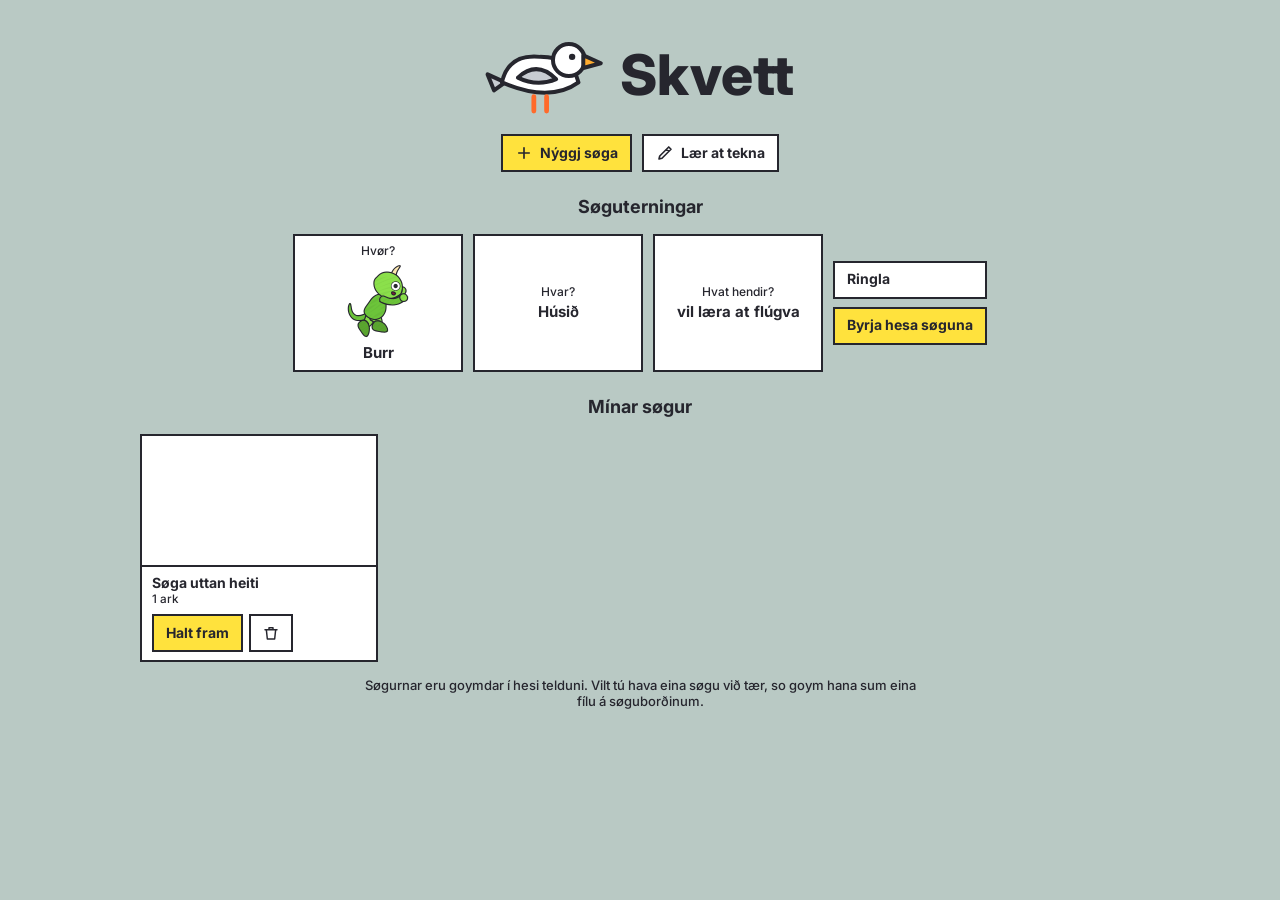
==== commit 62f3fd46: "Skvett: mikrofon: tak upp, hvat figururin sigur Co-Authored-By: Claude Opus 5.5 <noreply@anthropic.c" ====
--- a/skvett/index.html
+++ b/skvett/index.html
@@ -280,6 +280,8 @@
 #tpop .rlab{display:flex;align-items:center;gap:6px;font-weight:800;font-size:13px;margin-top:4px}#tpop .snow{flex:1;font-weight:700}#tpop .snow small{font-weight:500;color:#5c5a55}#tpop .rtip{margin:0;font-size:13px}#tpop .rck{display:flex;align-items:center;gap:8px;font-size:13px}#tpop .rck input{width:18px;height:18px}#tpop .sp2{max-height:240px}
 #rgal .gg small{display:flex;align-items:center;gap:4px;font-size:11px;color:#5c5a55;padding-bottom:4px}
 @media (max-height:480px){body.anim2{grid-template-rows:40px minmax(0,1fr) 150px!important}#anim .trow{height:50px}.tb2{height:38px;top:5px}#anim .tlab{width:120px}#anim .tlab canvas{width:30px;height:30px}}
+#mikro{position:fixed;left:50%;top:84px;transform:translateX(-50%);z-index:45;background:#fff;border:3px solid var(--ink);padding:12px 14px;display:flex;align-items:center;gap:12px;flex-wrap:wrap;max-width:min(560px,calc(100vw - 16px));box-shadow:4px 5px 0 rgba(38,38,46,.25)}#mikro.feil{background:#fff3f3}#mikro b{display:block;font-size:16px}#mikro small{display:block;font-size:13px}#mikro .tid{font-weight:800;font-size:18px;min-width:40px;text-align:right}
+#mikro .dot{width:18px;height:18px;border-radius:50%;background:#e5252a;animation:mdot 1s ease-in-out infinite;flex:none}@keyframes mdot{50%{opacity:.25}}
 </style>
 </head>
 <body>
@@ -2627,6 +2629,7 @@
   function openAdd(o, anchor) {
     const body = popAt(anchor, o ? 'Legg afturat hjá ' + esc(figName(o)) : 'Legg ljóð afturat til arkið');
     if (o) { const b1 = btn(body, `<span class="rc" style="background:#2fae4f">${Ic(CI.inn, 14)}</span>Rørsla <small>(við ljóði)</small>`, '', () => { closePop(); gallery(null, o); }); b1.className = 'tb wide'; }
+    if (o && window.MIKRO) { const b0 = btn(body, `<span class="rc" style="background:#e5252a">${Ic('<path d="M12 3a3 3 0 0 1 3 3v6a3 3 0 0 1-6 0V6a3 3 0 0 1 3-3zM6 11a6 6 0 0 0 12 0M12 17v4M8 21h8"/>', 14)}</span>Tak upp, hvat ${esc(figName(o))} sigur`, '', () => { closePop(); MIKRO.rec(o); }); b0.className = 'tb wide'; body.prepend(b0); }
     const b2 = btn(body, `<span class="rc" style="background:#7a8cff">${Ic(SPK, 14)}</span>${o ? 'Bert eitt ljóð (t.d. tað, figururin sigur)' : 'Eitt ljóð'}`, '', () => { const box = el('div', 'sp2', body); b2.remove(); SOGA.sndPanel(box, null, s => { if (!s) return; M.mark(); const e = addEntry(o, 'ljod', { snd: s, d: Math.round((s.d || 2) * 10) / 10 }); M.save(); sel = e.id; renderTL(); blockPop(e, o); }); }); b2.className = 'tb wide';
   }
   const SOGA_NAME = s => !s ? '' : s.t === 'lib' ? (Object.values(SOGA.LIB).flat().find(x => x[0] === s.id) || ['', s.id.startsWith('vox:') ? FOLKID[s.id.slice(4)].n : 'Ljóð'])[1] : s.n || 'Upptøka';
@@ -2662,7 +2665,7 @@
   M.pathDone = (d, pth, s) => { if (!s || !s.ent) return false; s.ent.k = 'leid'; s.ent.p = pth; s.ent.d = pth[pth.length - 1][0] + .3; delete s.ent.gamal; M.save(); onM(); sel = s.ent.id; renderTL(); setTimeout(() => preview(s.ent), 200); return true; };
   addEventListener('resize', () => on && renderTL());
   addEventListener('pointerdown', ev => { if (pop && !pop.contains(ev.target) && !ev.target.closest('.tb2,.tadd,.tlab')) { closePop(); } }, true);
-  window.RORSLA = { at, plan, ani, sndOf, on: () => on, waiting: (p, clicks) => { const P = plan(p, clicks, false); return P.wait; }, total: (p, clicks, auto) => { const P = plan(p, clicks, auto); return P.wait ? Infinity : P.end; } };
+  window.RORSLA = { addEntry, preview, redraw: () => on && renderTL(), isOn: () => on, at, plan, ani, sndOf, on: () => on, waiting: (p, clicks) => { const P = plan(p, clicks, false); return P.wait; }, total: (p, clicks, auto) => { const P = plan(p, clicks, auto); return P.wait ? Infinity : P.end; } };
 })();
 </script>
 <script>
@@ -2753,6 +2756,41 @@
     if (k === 'c' && M.sel()) { ev.preventDefault(); copyObj(M.sel()); } else if (k === 'v' && clip) { ev.preventDefault(); paste(); } else if (k === 'd' && M.sel()) { ev.preventDefault(); dup && dup.click(); }
   });
   M.copyArk = copyArk;
+})();
+</script>
+<script>
+/* Mikrofonin: «Hvat sigur figururin?» Upptøkan verður ein Tosa-rørsla við tíni rødd, og figururin hreyvir munnin, so leingi tú tosar */
+(function () {
+  const M = window.MG, { btn, Ic, fxs } = M, $ = i => document.getElementById(i);
+  const MIC = '<path d="M12 3a3 3 0 0 1 3 3v6a3 3 0 0 1-6 0V6a3 3 0 0 1 3-3zM6 11a6 6 0 0 0 12 0M12 17v4M8 21h8"/>';
+  const name = o => o.t[0] === 'f' ? FOLKID[o.t.split(':')[1]].n : 'figururin';
+  const box = document.createElement('div'); box.id = 'mikro'; box.hidden = true; document.body.appendChild(box);
+  let R = null;
+  const msg = (t, err) => { box.innerHTML = `<b>${t}</b>`; const b = btn(box, 'Lat aftur', '', close); b.className = 'tb'; box.classList.toggle('feil', !!err); box.hidden = false; };
+  function close() { if (R) { R.cancel = true; try { R.rec.stop(); } catch (_) { } } box.hidden = true; box.classList.remove('feil'); }
+  async function rec(o) {
+    if (!o || R) return; if (!window.MediaRecorder || !navigator.mediaDevices) return msg('Hesin kagin kann ikki taka upp ljóð.', 1);
+    box.innerHTML = '<b>Bíða eftir mikrofonini …</b>'; box.hidden = false; let st;
+    try { st = await navigator.mediaDevices.getUserMedia({ audio: { echoCancellation: true, noiseSuppression: true } }); } catch (_) { return msg('Mikrofonin er ikki tøk. Loyv Skvett at brúka mikrofonina og royn aftur.', 1); }
+    const ch = [], rc = new MediaRecorder(st), t0 = performance.now(); R = { rec: rc, cancel: false };
+    box.innerHTML = `<span class="dot"></span><div><b>Hvat sigur ${name(o)}?</b><small>Tosa nú. Trýst á Steðga, tá ið tú ert liðug/ur.</small></div><span class="tid">0 s</span>`;
+    const stop = btn(box, Ic('<rect x="6" y="6" width="12" height="12"/>', 18) + 'Steðga', '', () => rc.stop()); stop.className = 'tb rec'; const nei = btn(box, 'Angra', '', close); nei.className = 'tb';
+    const tk = setInterval(() => { const s = (performance.now() - t0) / 1000; box.querySelector('.tid').textContent = Math.floor(s) + ' s'; if (s > 30) rc.stop(); }, 200);
+    rc.ondataavailable = e => e.data.size && ch.push(e.data);
+    rc.onstop = async () => {
+      clearInterval(tk); st.getTracks().forEach(t => t.stop()); const q = R; R = null; if (q.cancel || !ch.length) { box.hidden = true; return; }
+      const blob = new Blob(ch, { type: rc.mimeType }), id = Date.now().toString(36) + Math.floor(Math.random() * 999); await SOGA.put('a:' + id, blob);
+      let d = 2; try { d = (await LJOD.decode(blob)).duration; } catch (_) { return msg('Upptøkan kundi ikki lesast. Royn aftur.', 1); }
+      if (d < .3) return msg('Upptøkan var ov stutt. Royn aftur.', 1);
+      const snd = { t: 'a', id, n: name(o) + ' sigur', d: Math.round(d * 10) / 10 }; M.mark(); const e = RORSLA.addEntry(o, 'tala', { snd, d: snd.d }); M.save(); RORSLA.redraw();
+      box.innerHTML = `<b>Goymt.</b><small>${RORSLA.isOn() ? 'Tað liggur nú á raðnum hjá ' + name(o) + '.' : 'Trýst á Rørsla fyri at síggja ella flyta tað.'}</small>`; const b = btn(box, 'Lat aftur', '', close); b.className = 'tb'; setTimeout(() => { if (!R) box.hidden = true; }, 4000);
+      setTimeout(() => RORSLA.preview(e), 200);
+    };
+    rc.start(); fxs.hover(4);
+  }
+  /* knøtturin í lítla bjálkanum við ein figur */
+  const mini = $('mini'), spk = [...mini.children].find(b => b.title === 'Ljóð'), mb = btn(mini, Ic(MIC) + '<span>Tala</span>', 'Tak upp, hvat figururin sigur', () => { const o = M.sel(); if (o) rec(o); }); mb.classList.add('mt'); if (spk) spk.before(mb);
+  window.MIKRO = { rec };
 })();
 </script>
 <script>
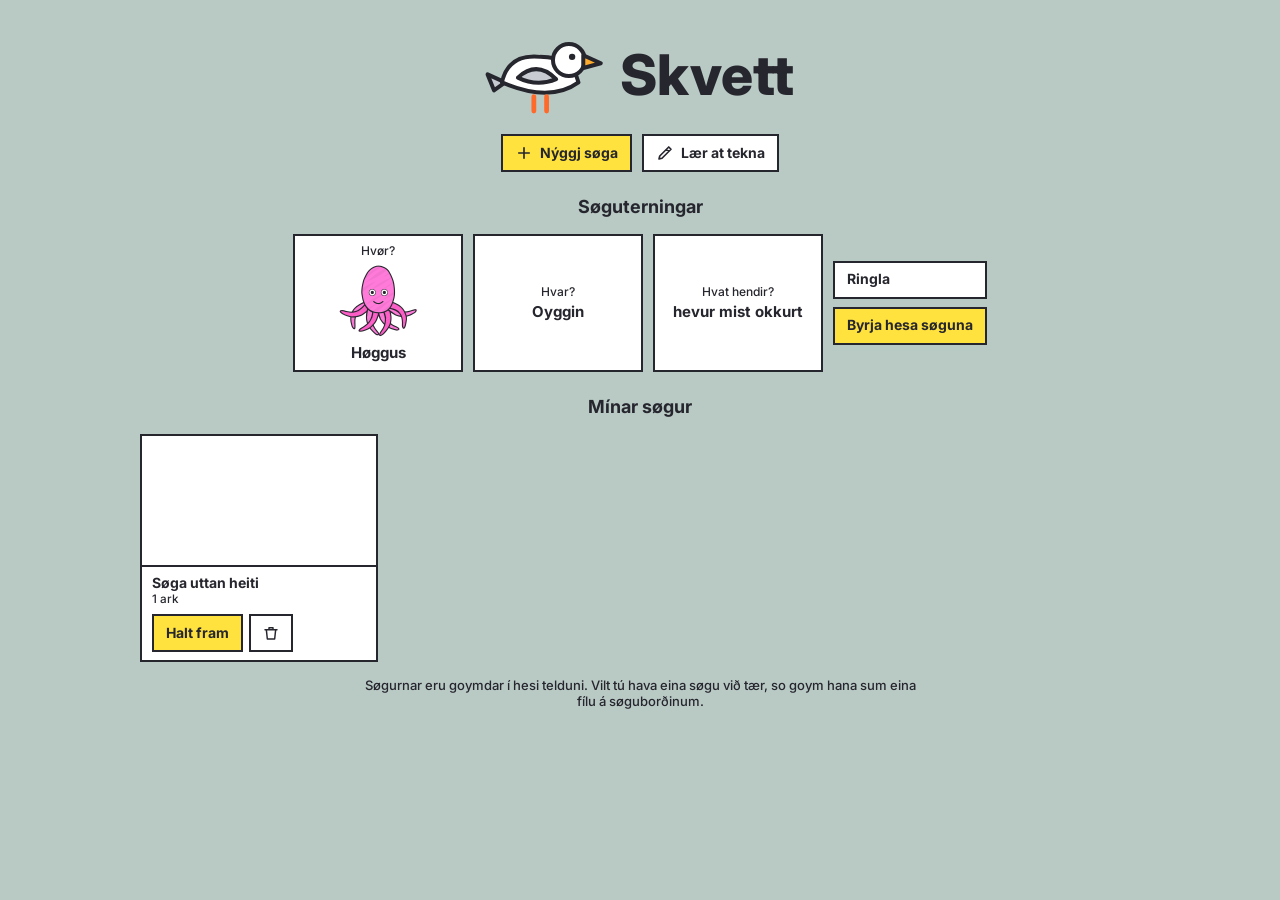
==== commit 8884827f: "Skvett: dukkuleikur: drag figurarnar og tosa, bæði verður tikið upp Co-Authored-By: Claude Opus 5.5 " ====
--- a/skvett/index.html
+++ b/skvett/index.html
@@ -282,6 +282,9 @@
 @media (max-height:480px){body.anim2{grid-template-rows:40px minmax(0,1fr) 150px!important}#anim .trow{height:50px}.tb2{height:38px;top:5px}#anim .tlab{width:120px}#anim .tlab canvas{width:30px;height:30px}}
 #mikro{position:fixed;left:50%;top:84px;transform:translateX(-50%);z-index:45;background:#fff;border:3px solid var(--ink);padding:12px 14px;display:flex;align-items:center;gap:12px;flex-wrap:wrap;max-width:min(560px,calc(100vw - 16px));box-shadow:4px 5px 0 rgba(38,38,46,.25)}#mikro.feil{background:#fff3f3}#mikro b{display:block;font-size:16px}#mikro small{display:block;font-size:13px}#mikro .tid{font-weight:800;font-size:18px;min-width:40px;text-align:right}
 #mikro .dot{width:18px;height:18px;border-radius:50%;background:#e5252a;animation:mdot 1s ease-in-out infinite;flex:none}@keyframes mdot{50%{opacity:.25}}
+#dukka{position:fixed;left:50%;top:84px;transform:translateX(-50%);z-index:46;background:#fff;border:3px solid var(--ink);padding:12px 14px;display:flex;align-items:center;gap:12px;max-width:min(600px,calc(100vw - 16px));box-shadow:4px 5px 0 rgba(38,38,46,.25)}#dukka b{display:block;font-size:16px}#dukka small{display:block;font-size:13px}#dukka .dot{width:18px;height:18px;border-radius:50%;background:#e5252a;animation:mdot 1s ease-in-out infinite;flex:none}#dukka .cd{font-size:40px;font-weight:800;min-width:40px;text-align:center}
+body.dukka #wrap{outline:6px solid #e5252a;outline-offset:2px}body.dukka #anim .tsc,body.dukka #anim .th>*:not(.rec){opacity:.35;pointer-events:none}body.dukka #mini,body.dukka #knob{display:none!important}
+.rdot{width:12px;height:12px;border-radius:50%;background:#fff;display:inline-block;border:2px solid currentColor}
 </style>
 </head>
 <body>
@@ -1798,7 +1801,7 @@
     fljut: (u, d) => { const k = Math.max(0, Math.min(1, (u - .6) / 1.9)), q = k * k; return { x: q * (d.fl ? -1100 : 1100), y: -q * 820 + Math.sin(k * 3.14) * 40, r: -q * 24, a: k >= 1 ? 0 : 1, e: k > 0 ? 1 : 0, u }; },
     falla: (u, d) => { const H = d.y + 60; let y; if (u < .7) y = -H * (1 - (u / .7) ** 2); else { const v = u - .7; y = v < .5 ? -90 * Math.sin(v / .5 * Math.PI) : v < .8 ? -30 * Math.sin((v - .5) / .3 * Math.PI) : 0; } return { y, sy: u > .7 && u < .78 ? .86 : 1 }; },
     vaksa: u => { if (u <= 0) return { a: 0 }; const k = Math.min(1, u / .8), z = k < 1 ? 1 - Math.cos(k * 8) * Math.exp(-k * 5) : 1; return { sx: z, sy: z }; }, hvorva: u => ({ a: 1 - cl(u, .8, 2), sx: 1 + .25 * cl(u, .8, 2), sy: 1 + .25 * cl(u, .8, 2) }),
-    leid: (u, d, s) => { const p = (s || d.an).p || []; if (p.length < 2) return null; const T = p[p.length - 1][0]; let i = 1; const t = Math.min(u, T); while (i < p.length - 1 && p[i][0] < t) i++; const a = p[i - 1], b = p[i], f = Math.max(0, Math.min(1, (t - a[0]) / Math.max(.001, b[0] - a[0]))); return { x: a[1] + (b[1] - a[1]) * f, y: a[2] + (b[2] - a[2]) * f, e: u < T ? 1 : 0, u }; },
+    leid: (u, d, s) => { const p = (s || d.an).p || []; if (p.length < 2) return null; const T = p[p.length - 1][0]; let i = 1; const t = Math.min(u, T); while (i < p.length - 1 && p[i][0] < t) i++; const a = p[i - 1], b = p[i], f = Math.max(0, Math.min(1, (t - a[0]) / Math.max(.001, b[0] - a[0]))); const dx = b[1] - a[1], r = { x: a[1] + (b[1] - a[1]) * f, y: a[2] + (b[2] - a[2]) * f, e: u < T ? 1 : 0, u }; if (u < T && Math.abs(dx) > 2) r.fx = (dx < 0) !== !!d.fl; return r; },
   };
   /* ein figurur kann hava fleiri rørslur á rað: d.an er tann fyrsta, og .n peikar á ta næstu */
   const START = { inn: 1, fljinn: 1, falla: 1, vaksa: 1 }, ENDS = { inn: 1, ut: 1, renn: 1, fljinn: 1, fljut: 1, falla: 1, vaksa: 1, hvorva: 1, leid: 1 };
@@ -2030,7 +2033,7 @@
     if (!drag) return; if (drag.m === 'draw') { if (ev && ev.clientX != null) { const p = pt(ev); drag.tx = p[0]; drag.ty = p[1]; } endStroke(); return; }
     const D = drag; drag = null; if (D.pan) return;
     if (D.m === 'move' && recF === D.F) { recF = null; hint(''); mark(D.snap); const d = D.F; d.x = D.ox; d.y = D.oy; const pth = [[0, 0, 0], ...(D.path || []).filter((_, i, a) => i % 2 === 0 || i === a.length - 1)]; if (MG.pathDone && MG.pathDone(d, pth, recS)) { recS = null; select(d); return; } if (recS && d.an) { recS.k = 'leid'; recS.p = pth; } else d.an = { k: 'leid', w: (d.an && d.an.w) || 0, p: pth }; recS = null; save(); select(d); preview(d); return; }
-    if (D.m === 'move') { mark(D.snap); const l = pg().list, d = D.F; l.splice(l.indexOf(d), 1); if (d.x < -20 || d.x > 1300 || d.y < 0 || d.y > 900) fxs.away(); else { l.push(d); fxs.stick(); select(d); } save(); }
+    if (D.m === 'move') { mark(D.snap); const l = pg().list, d = D.F; l.splice(l.indexOf(d), 1); if (!(window.DUKKA && DUKKA.on()) && (d.x < -20 || d.x > 1300 || d.y < 0 || d.y > 900)) fxs.away(); else { l.push(d); if (window.DUKKA && DUKKA.on()) { } else { fxs.stick(); select(d); } } save(); }
     else if (MAG.hond && (D.F || MAG.hond === 2 || MAG.hond === 3)) hondTap(D.F, D.x, D.y);
     else if (D.F) { { select(D.F); play('f:' + D.F.i); if (D.F.snd && window.SOGA) SOGA.playSnd(D.F.snd); else voiceOf(D.F); } }
     else if (D.h && PLASS[pg().bg].loynd) { for (let i = 0; i < 5; i++) burst(D.x + (Math.random() - .5) * 120, D.y + (Math.random() - .5) * 120, COL[Math.floor(Math.random() * 11)]); dirty = true; fxs.land('stjorna'); fxs.land('bubbla'); }
@@ -2569,7 +2572,7 @@
   function renderTL() {
     closePop(true); tl.textContent = ''; if (!on) return; const p = pg(), A = ani(p), P = plan(p, null, true), T = Math.max(6, Math.ceil(P.end + 2)), figs = p.list.filter(o => !o.b), sl = M.sel();
     PX = Math.max(46, Math.min(110, (tl.clientWidth - 190) / T));
-    const hd = el('div', 'th', tl); const pb = btn(hd, Ic(PLAYI, 18) + 'Spæl', 'Spæl allar rørslurnar á arkinum', playAll); pb.className = 'tb hi'; pb.disabled = !A.length;
+    const hd = el('div', 'th', tl); const pb = btn(hd, Ic(PLAYI, 18) + 'Spæl', 'Spæl allar rørslurnar á arkinum', playAll); pb.className = 'tb hi'; pb.disabled = !A.length; if (window.DUKKA) { const db = btn(hd, '<span class="rdot"></span>Spæl inn', 'Drag figurarnar og tosa – Skvett tekur bæði upp', () => DUKKA.start()); db.className = 'tb rec'; db.disabled = !figs.length; }
     el('span', 'thint', hd, figs.length ? (sl ? 'Trýst á <b>+</b> á raðnum hjá ' + esc(figName(sl)) + ' fyri at geva honum eina rørslu ella eitt ljóð.' : 'Trýst á <b>+</b> á einum raði. Drag eina rørslu til síðuna fyri at flyta hana í tíð.') : 'Set fyrst ein figur á arkið.');
     btn(hd, 'Liðugt', '', off).className = 'tb';
     const sc = el('div', 'tsc', tl), inner = el('div', 'tin', sc); inner.style.width = 170 + T * PX + 60 + 'px';
@@ -2665,7 +2668,7 @@
   M.pathDone = (d, pth, s) => { if (!s || !s.ent) return false; s.ent.k = 'leid'; s.ent.p = pth; s.ent.d = pth[pth.length - 1][0] + .3; delete s.ent.gamal; M.save(); onM(); sel = s.ent.id; renderTL(); setTimeout(() => preview(s.ent), 200); return true; };
   addEventListener('resize', () => on && renderTL());
   addEventListener('pointerdown', ev => { if (pop && !pop.contains(ev.target) && !ev.target.closest('.tb2,.tadd,.tlab')) { closePop(); } }, true);
-  window.RORSLA = { addEntry, preview, redraw: () => on && renderTL(), isOn: () => on, at, plan, ani, sndOf, on: () => on, waiting: (p, clicks) => { const P = plan(p, clicks, false); return P.wait; }, total: (p, clicks, auto) => { const P = plan(p, clicks, auto); return P.wait ? Infinity : P.end; } };
+  window.RORSLA = { addEntry, preview, playAll, redraw: () => on && renderTL(), isOn: () => on, at, plan, ani, sndOf, on: () => on, waiting: (p, clicks) => { const P = plan(p, clicks, false); return P.wait; }, total: (p, clicks, auto) => { const P = plan(p, clicks, auto); return P.wait ? Infinity : P.end; } };
 })();
 </script>
 <script>
@@ -2794,6 +2797,59 @@
 })();
 </script>
 <script>
+/* Dukkuleikur (Spæl inn): tú dregur figurarnar og tosar, og Skvett tekur bæði upp í senn.
+   Hvør figurur, sum flytur seg, fær eina Leið-rørslu, og røddin verður eitt ljóð á Arkið-raðnum. */
+(function () {
+  const M = window.MG, { btn, Ic, fxs } = M, $ = i => document.getElementById(i);
+  const bar = document.createElement('div'); bar.id = 'dukka'; bar.hidden = true; document.body.appendChild(bar);
+  let R = null;
+  const fmt = s => Math.floor(s / 60) + ':' + String(Math.floor(s % 60)).padStart(2, '0');
+
+  async function start() {
+    if (R) return; const figs = M.pg().list.filter(o => !o.b); if (!figs.length) { note('Set fyrst ein figur á arkið.'); return; }
+    M.select(null); M.tool('hond', 1); document.body.classList.add('dukka');
+    /* mikrofonin: um hon ikki er tøk, verða bara rørslurnar tiknar upp */
+    let st = null, rc = null, ch = []; try { if (window.MediaRecorder && navigator.mediaDevices) st = await navigator.mediaDevices.getUserMedia({ audio: { echoCancellation: true, noiseSuppression: true } }); } catch (_) { st = null; }
+    /* niðurteljing */
+    for (const n of [3, 2, 1]) { bar.innerHTML = `<span class="cd">${n}</span><div><b>Ger teg klára${st ? '' : ' (uttan mikrofon)'}</b><small>Drag figurarnar og tosa, tá ið upptøkan byrjar.</small></div>`; bar.hidden = false; fxs.hover(n * 3); await new Promise(r => setTimeout(r, 750)); }
+    const vol = +($('vol') ? $('vol').value : 80) / 100; LJOD.vol(0);            /* forðar, at ljóðini í Skvett koma við í upptøkuna */
+    const snap = JSON.parse(M.json()).pages[M.S().i], start0 = figs.map(o => ({ o, x: o.x, y: o.y, s: [[0, o.x, o.y]] }));
+    R = { t0: performance.now(), figs: start0, snap, vol, st };
+    if (st) { rc = new MediaRecorder(st); rc.ondataavailable = e => e.data.size && ch.push(e.data); rc.start(); R.rc = rc; R.ch = ch; }
+    bar.innerHTML = `<span class="dot"></span><div><b>Upptøka <span class="tid">0:00</span></b><small>Drag figurarnar${st ? ' og tosa' : ''}. Trýst á Steðga, tá ið tú ert liðug/ur.</small></div>`;
+    const sb = btn(bar, Ic('<rect x="6" y="6" width="12" height="12"/>', 18) + 'Steðga', '', stop); sb.className = 'tb rec';
+    const tick = () => { if (!R) return; R.raf = requestAnimationFrame(tick); const t = (performance.now() - R.t0) / 1000; const ti = bar.querySelector('.tid'); if (ti) ti.textContent = fmt(t); R.figs.forEach(f => { const l = f.s[f.s.length - 1]; if (Math.abs(f.o.x - l[1]) > .5 || Math.abs(f.o.y - l[2]) > .5 || t - l[0] > .5) f.s.push([Math.round(t * 100) / 100, f.o.x, f.o.y]); }); if (t > 120) stop(); };
+    tick();
+  }
+  async function stop() {
+    if (!R) return; const q = R; R = null; cancelAnimationFrame(q.raf); LJOD.vol(q.vol); document.body.classList.remove('dukka');
+    const T = (performance.now() - q.t0) / 1000;
+    /* røddin */
+    let snd = null; if (q.rc) { await new Promise(r => { q.rc.onstop = r; q.rc.stop(); }); q.st.getTracks().forEach(t => t.stop()); if (q.ch.length) { const blob = new Blob(q.ch, { type: q.rc.mimeType }), id = Date.now().toString(36) + Math.floor(Math.random() * 999); try { const d = (await LJOD.decode(blob)).duration; if (d > .4) { await SOGA.put('a:' + id, blob); snd = { t: 'a', id, n: 'Dukkuleikur', d: Math.round(d * 10) / 10 }; } } catch (_) { } } }
+    /* rørslurnar */
+    const made = []; const p = M.pg();
+    q.figs.forEach(f => {
+      const s = f.s.filter(x => x), moved = s.findIndex(x => Math.hypot(x[1] - f.x, x[2] - f.y) > 3); if (moved < 0) return;
+      let last = s.length - 1; while (last > moved && Math.hypot(s[last][1] - s[last - 1][1], s[last][2] - s[last - 1][2]) < .5) last--;
+      const t0 = s[Math.max(0, moved - 1)][0], pts = [[0, 0, 0]]; for (let i = moved; i <= last; i++) { const x = s[i], pr = pts[pts.length - 1]; const pt = [Math.round((x[0] - t0) * 100) / 100, Math.round(x[1] - f.x), Math.round(x[2] - f.y)]; if (pt[0] - pr[0] >= .05 || i === last) pts.push(pt); }
+      made.push({ o: f.o, w: Math.round(t0 * 10) / 10, pts });
+    });
+    if (!made.length && !snd) { note('Eingin figurur varð fluttur, og einki varð sagt. Royn aftur.'); M.redraw(); return; }
+    /* figurarnir fara aftur, har teir byrjaðu; rørslan flytur teir í framsýningini */
+    q.figs.forEach(f => { f.o.x = f.x; f.o.y = f.y; }); const cur = M.pg(); if (!cur.list.includes(q.figs[0].o)) { /* um ein figurur var tikin burtur */ }
+    M.mark(q.snap); const id = 'd' + Date.now().toString(36);
+    made.forEach(m => RORSLA.addEntry(m.o, 'leid', { p: m.pts, d: Math.round((m.pts[m.pts.length - 1][0] + .3) * 10) / 10, w: m.w, dukka: id, ljod: false }));
+    if (snd) RORSLA.addEntry(null, 'ljod', { snd, d: snd.d, w: 0, dukka: id });
+    /* allir partar í hesi upptøkuni byrja í sama tíðarbroti */
+    const A = RORSLA.ani(p), P = RORSLA.plan(p, null, true), sec = P.list.length ? P.list[P.list.length - 1].sec : 0; A.filter(e => e.dukka === id).forEach(e => { e.st = 'tid'; e.w = made.find(m => m.o.i === e.o) ? made.find(m => m.o.i === e.o).w : 0; });
+    M.save(); RORSLA.redraw(); note('Upptøkan er goymd: ' + made.length + (made.length === 1 ? ' figurur flutti seg' : ' figurar fluttu seg') + (snd ? ' og tú tosaðir' : '') + '. Nú verður hon víst.'); setTimeout(() => RORSLA.playAll && RORSLA.playAll(), 500); M.redraw();
+  }
+  let nt = 0; function note(t) { bar.innerHTML = `<div><b>${t}</b></div>`; bar.hidden = false; clearTimeout(nt); nt = setTimeout(() => { if (!R) bar.hidden = true; }, 4000); }
+  addEventListener('keydown', ev => { if (R && ev.key === 'Escape') stop(); });
+  window.DUKKA = { start, stop, on: () => !!R };
+})();
+</script>
+<script>
 /* Telefon og fullur skermur: knøttur í toppbjálkanum, og á iPhone ein vegleiðing um at leggja Skvett á heimaskíggjan */
 (function () {
   const M = window.MG, $ = i => document.getElementById(i), iOS = /iP(hone|ad|od)/.test(navigator.userAgent) || (navigator.platform === 'MacIntel' && navigator.maxTouchPoints > 1);
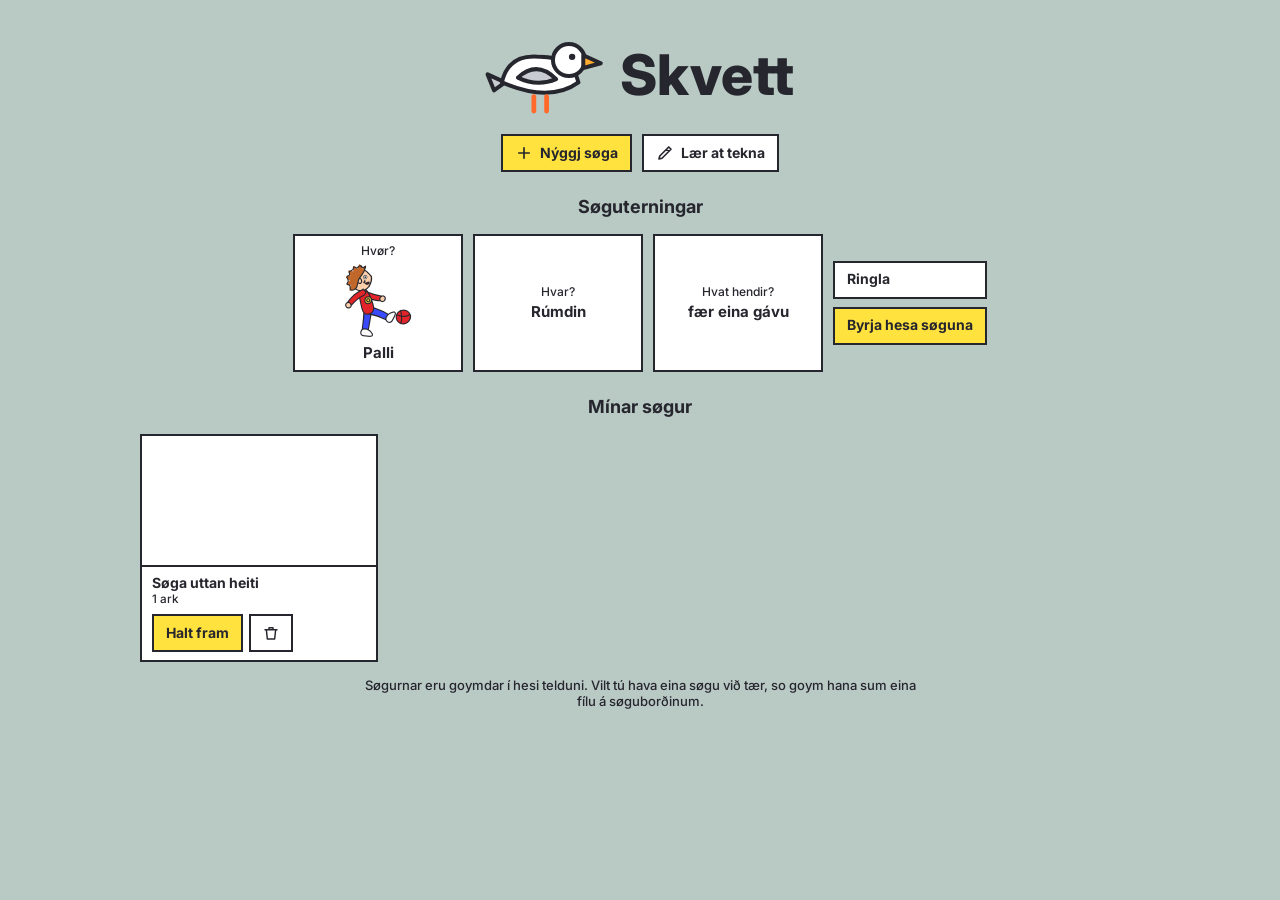
==== commit f4405d5d: "Skvett: fullur skermur virkar eisini eftir Esc Co-Authored-By: Claude Opus 5.5 <noreply@anthropic.co" ====
--- a/skvett/index.html
+++ b/skvett/index.html
@@ -243,6 +243,7 @@
 #avh{position:absolute;left:50%;top:12px;transform:translateX(-50%);z-index:9;background:#ffe23d;border:2px solid var(--ink);padding:8px 14px;font-weight:700;pointer-events:none;white-space:nowrap}
 .cr .tb.av{min-height:32px;padding:0 9px!important;font-size:13px;margin-left:4px}
 #mini button.mt{width:auto!important;padding:0 8px!important;gap:5px;display:flex!important;align-items:center}#mini button.mt span{font-size:12px;font-weight:700;white-space:nowrap}
+#fsh{position:fixed;right:12px;top:60px;z-index:61;background:#ffe23d;border:2px solid var(--ink);padding:8px 12px;font-weight:700}
 /* telefon */
 #fstip{position:fixed;left:50%;top:50%;transform:translate(-50%,-50%);z-index:60;background:#fff;border:3px solid var(--ink);padding:16px 18px;max-width:340px;display:flex;flex-direction:column;gap:8px;box-shadow:4px 5px 0 rgba(38,38,46,.25)}#fstip b{font-size:16px}#fstip p{margin:0;font-size:14px;line-height:1.35}#fstip .tb{align-self:flex-start}
 #vend{display:none}
@@ -2862,9 +2863,18 @@
   const b = document.createElement('button'); b.id = 'bF'; b.setAttribute('aria-label', 'Fullur skermur'); b.title = 'Fullur skermur'; $('bP').after(b);
   const set = () => { b.innerHTML = M.Ic(fsEl() ? OFF : ON); b.title = fsEl() ? 'Far úr fullum skermi' : 'Fullur skermur'; };
   set(); document.addEventListener('fullscreenchange', set); document.addEventListener('webkitfullscreenchange', set);
+  addEventListener('resize', () => setTimeout(set, 100)); document.addEventListener('visibilitychange', set);
+  function hintF() { let h = document.getElementById('fsh'); if (!h) { h = document.createElement('div'); h.id = 'fsh'; document.body.appendChild(h); } h.textContent = /Mac/.test(navigator.platform) ? 'Kagin vildi ikki fara á fullan skerm. Trýst á ⌃⌘F.' : 'Kagin vildi ikki fara á fullan skerm. Trýst á F11.'; h.hidden = false; clearTimeout(h.t); h.t = setTimeout(() => h.hidden = true, 4000); }
   let tip = null;
   b.onclick = () => {
-    if (can) { const d = document.documentElement; if (fsEl()) (document.exitFullscreen || document.webkitExitFullscreen).call(document); else (d.requestFullscreen || d.webkitRequestFullscreen).call(d); return; }
+    if (can) {
+      const d = document.documentElement, ex = document.exitFullscreen || document.webkitExitFullscreen, rq = el => (el.requestFullscreen || el.webkitRequestFullscreen).call(el);
+      /* altíð eftir veruligu støðuni, eisini um fulli skermurin varð sløktur við Esc */
+      if (fsEl()) { const r = ex.call(document); if (r && r.catch) r.catch(() => { }); setTimeout(set, 300); return; }
+      const fail = () => { if (!fsEl()) hintF(); };
+      try { const r = rq(d); if (r && r.then) r.then(set, () => { try { const r2 = rq(document.body); if (r2 && r2.then) r2.then(set, fail); } catch (_) { fail(); } }); } catch (_) { try { rq(document.body); } catch (__) { fail(); } }
+      setTimeout(() => { set(); if (!fsEl()) fail(); }, 900); return;
+    }
     if (tip) { tip.remove(); tip = null; return; }
     tip = document.createElement('div'); tip.id = 'fstip';
     tip.innerHTML = iOS ? '<b>Fullur skermur á iPhone</b><p>Trýst á <b>Deil</b>-knøttin í Safari (fýrakantin við pílinum upp) og vel <b>Legg á heimaskíggjan</b>.</p><p>So kemur Skvett sum ein app á heimaskíggjan og letur seg upp á fullum skermi.</p>' : '<b>Fullur skermur</b><p>Hesin kagin loyvir ikki fullum skermi her.</p>';
